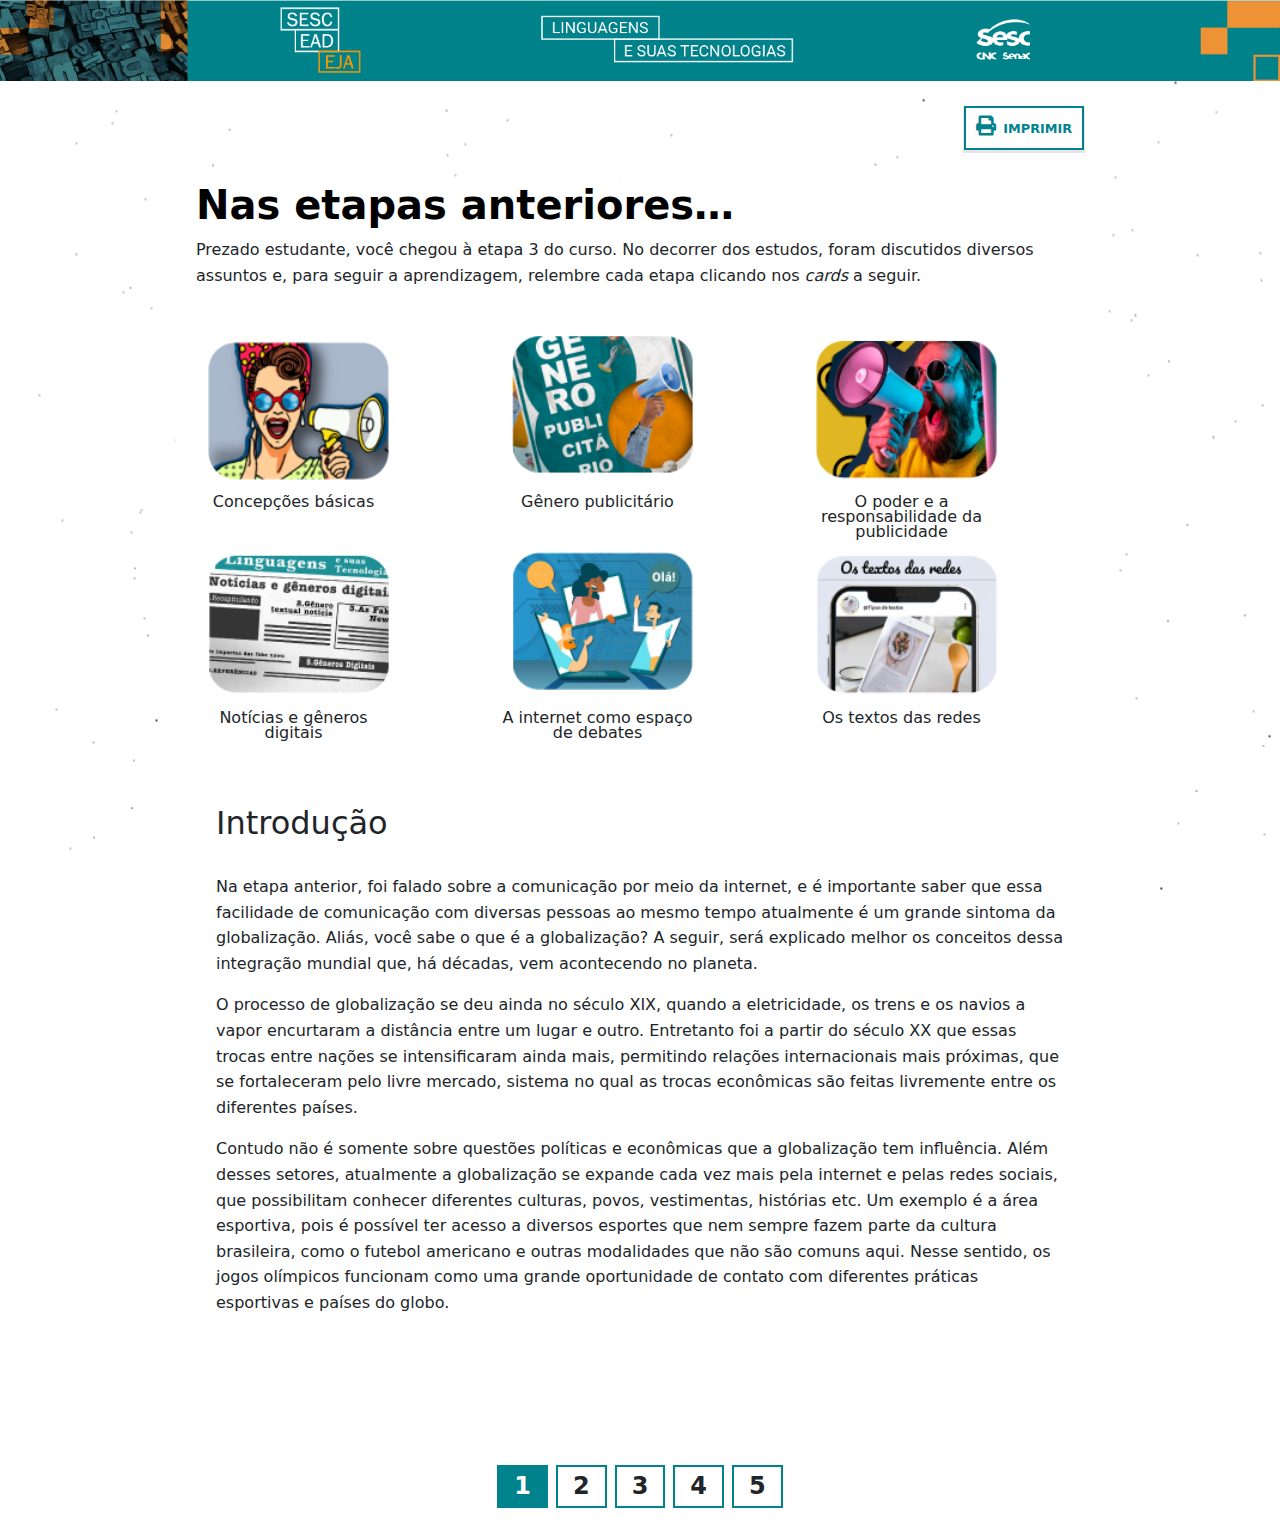
==== conteudo.html @ 5214c74c "pausa pro café" ====
<!doctype html>
<html lang="pt-br">

<head>
    <title>Linguagens e suas tecnologias</title>
    <!-- Required meta tags -->
    <meta charset="utf-8">
    <meta name="viewport" content="width=device-width, initial-scale=1, shrink-to-fit=no">

    <!-- Bootstrap CSS v5.0.2 -->
    <link rel="stylesheet" href="assets/css/preloader.css">
    <link rel="stylesheet" href="assets/bootstrap/bootstrap.min.css">
    <link rel="stylesheet" href="assets/css/animate.min.css" />
    <link rel="stylesheet" href="assets/fa/css/all.min.css">
    <link rel="stylesheet" href="assets/css/template.css">
    <link rel="stylesheet" href="assets/css/jquery-ui.min.css">
    <link rel="stylesheet" href="assets/css/custom.css">
    <link rel="stylesheet" href="assets/css/lt-estilos.css">
    <link rel="stylesheet" href="assets/css/aos.css">
    <link rel="stylesheet" href="assets_obj/css/style-olimpiadas-verdadeiro-ou-falso.css">
    
    <link rel="stylesheet" href="drag/js/dragula.css">
    <link rel="stylesheet" href="drag/css/game-custom.css">
    <link rel="stylesheet" href="assets/print/print.css">
</head>

<body class="bg-sesc">
    <div class="preloader">
        <div class="anim"></div>
        <h1>Aguarde enquanto o conteúdo é carregado.</h1>
    </div>
    <!-- MARCA D´ÁGUA -->
    <img src="assets/img/logo_sesc_horizontal.svg" id="marcadaguaLogo">

    <header id="topo" class="sesc no-print">
        <img src="assets/img/cabecalho/cabecalho.png" class="d-none d-lg-block img-fluid" alt="">
    </header>
    <!-- Section principal deve ter o booklet, pois faz parte do print.js -->
    <section id="booklet">
        <!--Dentro do section devemos ter um elemento com a classe paginas, para funcionar a paginação/print-->
        <header class="titulo-conteudo mb-0 print">
            <div class="container" style="padding-top:1px">
                <!--titulo do curso para o print e leitor de tela-->
                <h1 id="nome-curso" class="d-none print mt-0 text-center w-100">Linguagens e suas tecnologias
                </h1>
                <div class="row g-0 pb-4 pt-4">
                    <div class="col-9 d-flex flex-column justify-content-center align-items-start">
                        <!-- <h2>Matemática</h2> -->
                    </div>
                    <div class="col-3 d-flex flex-column justify-content-end align-items-end">
                        <button data-pdf="true" name="button" class="bt-print bto-imprimir no-print"><i
                                class="fas fa-print "></i> imprimir</button>
                    </div>
                </div>
            </div>
        </header>
        <section class="paginas">
                      <!-- PG1 -->
                    <div class="pagina bg-jornal pg1-bloco1">
                        
                    <img src="img/pg1/img-esq.png" class="no-print rellax-esquerda-big relax-top1" data-rellax-speed="4">
                    <img src="img/pg1/img-dir.png" class="no-print rellax-direita-big relax-top1" data-rellax-speed="4">
                        <div class="container">
                            <!-- <h2 class="titulo-head"> Notícias e gêneros digitais</h2>
                            <img src="img/pginicial/Linha.png" alt=""> -->
                            <h1>Nas etapas anteriores…</h1>
                            <p>
                                Prezado estudante, você chegou à etapa 3 do curso. No decorrer dos estudos, foram discutidos diversos assuntos e, para seguir a aprendizagem, relembre cada etapa clicando nos <i>cards</i>  a seguir.  
                            </p>
                            <div class="">
                                <div class="row boxC-modal">
                                    <div class="col">
                                        <figure class="btIcon1"  data-bs-toggle="modal" data-bs-target="#bgPainelModal1" >
                                            <img src="img/pg1/pg1-bt1.png" class="" style="max-width: 100%;"alt="">
                                            <figcaption>Concepções básicas</figcaption>
                                        </figure>
                                    </div>
                                    <div class="col">
                                        <figure class="btIcon2"  data-bs-toggle="modal" data-bs-target="#bgPainelModal2"  >
                                            <img src="img/pg1/pg1-bt2.png" style="max-width: 100%;"alt="">
                                            <figcaption>Gênero publicitário</figcaption>
                                        </figure>
                                    </div>
                                    <div class="col">
                                        <figure class="btIcon3" data-bs-toggle="modal" data-bs-target="#bgPainelModal3"  >
                                            <img src="img/pg1/pg1-bt3.png" style="max-width: 100%;"  alt="">
                                            <figcaption >O poder e a responsabilidade da publicidade</figcaption>
                                        </figure>
                                    </div>
                                
                                </div>
                                <div class="row boxC-modal">
                                    <div class="col">
                                        <figure class="btIcon4"  data-bs-toggle="modal" data-bs-target="#bgPainelModal4" >
                                            <img src="img/pg1/pg1-bt4.png" style="max-width: 100%;"alt="">
                                            <figcaption>Notícias e gêneros digitais  </figcaption>
                                        </figure>
                                    </div>
                                    <div class="col">
                                        <figure class="btIcon5"  data-bs-toggle="modal" data-bs-target="#bgPainelModal5"  >
                                            <img src="img/pg1/pg1-bt5.png" style="max-width: 100%;"alt="">
                                            <figcaption>A internet como espaço de debates </figcaption>
                                        </figure>
                                    </div>
                                    <div class="col">
                                        <figure class="btIcon6"  data-bs-toggle="modal" data-bs-target="#bgPainelModal6"  >
                                            <img src="img/pg1/pg1-bt6.png" style="max-width: 100%;"alt="">
                                            <figcaption>Os textos das redes</figcaption>
                                        </figure>
                                    </div>
                                </div>
                            </div>
                                <div class="no-print">
                                    <!-- Button trigger modal -->
                                    <!-- <div data-bs-toggle="modal" data-bs-target="#bgPainelModal1" class="img-painel1"></div>
                                    <div data-bs-toggle="modal" data-bs-target="#bgPainelModal2" class="img-painel2"></div>
                                    <div data-bs-toggle="modal" data-bs-target="#bgPainelModal3" class="img-painel3"></div> -->
                                    <!-- Modal -->
                                    <div class="modal fade" id="bgPainelModal1" tabindex="-1"
                                        aria-labelledby="bgPainelModal1Label" aria-hidden="true">
                                        <div class="modal-dialog modal-dialog-centered">
                                            <div class="modal-content">
                                                <div class="modal-header">
                                                    <h5 class="modal-title" id="bgPainelModal1Label">Concepções básicas</h5>
                                                    <button type="button" class="btn-close" data-bs-dismiss="modal"
                                                        aria-label="Close"></button>
                                                </div>
                                                <div class="modal-body">
                                                    <img src="img/pg1/pg1-bt1.png"  style="display: block; margin: 0 auto; max-width: 200px;"   alt="">
                                                    <p>
                                                        O que você aprendeu
                                                    </p>
                                                    <ul>
                                                        <li>Reconhecer os diversos tipos de linguagem</li>
                                                        <li>Relacionar a utilização da linguagem aos diferentes contextos de uso
                                                        </li>
                                                        <li>Reconhecer a língua como um processo vivo que se adapta aos diferentes 
                                                            objetivos do processo comunicativo</li>
                                                        <li>Compreender a construção e o uso do modo imperativo na língua inglesa</li>
                                                        <li>Reconhecer os elementos visuais da cultura brasileira</li>
                                                    </ul>
                                                    <p>Conhecimentos que você viu</p>
                                                    <ul>
                                                        <li>Linguagem verbal e não verbal
                                                        </li>
                                                        <li>Estrangeirismo</li>
                                                        <li>Identidade visual brasileira</li>
                                                        <li>Linguagem corporal</li>
                                                        <li>Gêneros textuais</li>
                                                        <li>Elementos da comunicação</li>
                                                        <li>Função referencial da linguagem</li>
                                                        <li>Função emotiva da linguagem</li>
                                                        <li>Função conativa da linguagem </li>
                                                        <li><i>Imperative verbs</i></li>
                                                    </ul>
                                                </div>
                                                <div class="modal-footer">
                                                    <button type="button" class="btn btn-secondary"
                                                        data-bs-dismiss="modal">Fechar</button>
                                                </div>
                                            </div>
                                        </div>
                                    </div>
                                    <div class="modal fade" id="bgPainelModal2" tabindex="-1"
                                        aria-labelledby="bgPainelModal2Label" aria-hidden="true">
                                        <div class="modal-dialog modal-dialog-centered">
                                            <div class="modal-content">
                                                <div class="modal-header">
                                                    <h5 class="modal-title" id="bgPainelModal2Label">Gênero publicitário</h5>
                                                    <button type="button" class="btn-close" data-bs-dismiss="modal"
                                                        aria-label="Close"></button>
                                                </div>
                                                <div class="modal-body">
                                                    <img src="img/pg1/pg1-bt2.png"  style="display: block; margin: 0 auto; max-width: 200px;"   alt="">
                                                    <p>O que você aprendeu</p>
                                                    <ul>
                                                        <li>Reconhecer a língua como um processo variável e heterogêneo</li>
                                                        <li>Analisar a visão de mundo e as ideologias presentes nos mais diversos 
                                                            discursos</li>
                                                        <li>Compreender as técnicas comunicativas na construção de discursos
                                                        </li>
                                                    </ul>
                                                    <p>
                                                        Conhecimentos que você viu
                                                    </p>
                                                    <ul>
                                                        <li>Variação linguística na língua portuguesa
                                                        </li>
                                                        <li>Variação linguística na língua inglesa</li>
                                                        <li>Ortografia</li>
                                                        <li>Eufemismo</li>
                                                        <li>Linguagem denotativa e conotativa</li>
                                                    </ul>
                                                </div>
                                                <div class="modal-footer">
                                                    <button type="button" class="btn btn-secondary"
                                                        data-bs-dismiss="modal">Fechar</button>
                                                </div>
                                            </div>
                                        </div>
                                    </div>
                                    <div class="modal fade" id="bgPainelModal3" tabindex="-1"
                                        aria-labelledby="bgPainelModal3Label" aria-hidden="true">
                                        <div class="modal-dialog modal-dialog-centered">
                                            <div class="modal-content">
                                                <div class="modal-header">
                                                    <h5 class="modal-title" id="bgPainelModal3Label">O poder e a responsabilidade da publicidade</h5>
                                                    <button type="button" class="btn-close" data-bs-dismiss="modal"
                                                        aria-label="Close"></button>
                                                </div>
                                                <div class="modal-body">
                                                    <img src="img/pg1/pg1-bt3.png"  style="display: block; margin: 0 auto; max-width: 200px;"   alt="">
                                                    <p>O que você aprendeu
                                                    </p>
                                                    <ul>
                                                        <li>Reconhecer a linguagem como uma ferramenta na construção de padrões de 
                                                            comportamento
                                                            </li>
                                                        <li>Relacionar a cultura com os padrões estéticos de uma sociedade e/ou tempo
                                                        </li>
                                                        <li> Compreender as responsabilidades que envolvem o processo comunicativo</li>
                                                        <li> Utilizar a linguagem na defesa de um ponto de vista</li>
                                                    </ul>
                                                    <p>Conhecimentos que você viu</p>
                                                    <ul>
                                                        <li>Introdução à argumentação</li>
                                                        <li>Importância da alimentação</li>
                                                        <li>Adjetivos</li>
                                                        <li>IMC</li>
                                                        <li>Atividades físicas e exercícios físicos</li>
                                                        <li>Padrões estéticos na arte visual</li>
                                                        <li>Regras de acentuação</li>
                                                    </ul>
                                                </div>
                                                <div class="modal-footer">
                                                    <button type="button" class="btn btn-secondary"
                                                        data-bs-dismiss="modal">Fechar</button>
                                                </div>
                                            </div>
                                        </div>
                                    </div>
                                    <div class="modal fade" id="bgPainelModal4" tabindex="-1"
                                        aria-labelledby="bgPainelModal4Label" aria-hidden="true">
                                        <div class="modal-dialog modal-dialog-centered">
                                            <div class="modal-content">
                                                <div class="modal-header">
                                                    <h5 class="modal-title" id="bgPainelModal4Label">Notícias e gêneros digitais</h5>
                                                    <button type="button" class="btn-close" data-bs-dismiss="modal"
                                                        aria-label="Close"></button>
                                                </div>
                                                <div class="modal-body">
                                                    <img src="img/pg1/pg1-bt4.png"  style="display: block; margin: 0 auto; max-width: 200px;"   alt="">
                                                    <p>O que você aprendeu</p>
                                                    <ul> 
                                                        <li>Identificar os elementos de uma notícia </li>
                                                        <li>Compreender a utilização do verbo <i>to be</i> </li>
                                                        <li>Identificar como as palavras se modificam ou não a partir dos gêneros nas línguas portuguesa e inglesa </li>
                                                    </ul>
                                                    <p>Conhecimentos que você viu</p>
                                                    <ul>
                                                        <li>Elementos de uma notícia </li>
                                                        <li>Verificação de informações </li>
                                                        <li>Verbo <i>to be</i>  </li>
                                                        <li><i>Personal pronouns</i> </li>
                                                        <li>Substantivos</li>
                                                        <li>Ambiguidade</li>
                                                    </ul>
                                                </div>
                                                <div class="modal-footer">
                                                    <button type="button" class="btn btn-secondary"
                                                        data-bs-dismiss="modal">Fechar</button>
                                                </div>
                                            </div>
                                        </div>
                                    </div>
                                    <div class="modal fade" id="bgPainelModal5" tabindex="-1"
                                        aria-labelledby="bgPainelModal5Label" aria-hidden="true">
                                        <div class="modal-dialog modal-dialog-centered">
                                            <div class="modal-content">
                                                <div class="modal-header">
                                                    <h5 class="modal-title" id="bgPainelModal5Label">A internet como espaço de debates </h5>
                                                    <button type="button" class="btn-close" data-bs-dismiss="modal"
                                                        aria-label="Close"></button>
                                                </div>
                                                <div class="modal-body">
                                                    <img src="img/pg1/pg1-bt5.png"  style="display: block; margin: 0 auto; max-width: 200px;"   alt="">
                                                    <p>O que você aprendeu</p>
                                                    <ul>
                                                        <li>Utilizar a linguagem de maneira responsável na defesa de ideias e opiniões  </li>
                                                        <li>Compreender os fundamentos de uma boa argumentação </li>
                                                        <li>Reconhecer o impacto social dos discursos na história e na vida individual e coletiva </li>
                                                        <li>Analisar como a transformação das mídias influencia na construção e recepção dos discursos </li>
                                                    </ul>
                                                    <p>Conhecimentos que você viu</p>
                                                    <ul>
                                                        <li>Ironia </li>
                                                        <li>Abreviações</li>
                                                        <li><i>Internet slangs </i></li>
                                                        <li>Elementos de um debate </li>
                                                        <li>Redação do ENEM </li>
                                                        <li>Jogos eletrônicos  </li>
                                                        <li>Acesso digital aos esportes </li>
                                                        <li>Reinvenção dos espaços artísticos </li>
                                                        <li>Advérbios  </li>
                                                        <li><i>Adverbs</i></li>
                                                    </ul>
                                                </div>
                                                <div class="modal-footer">
                                                    <button type="button" class="btn btn-secondary"
                                                        data-bs-dismiss="modal">Fechar</button>
                                                </div>
                                            </div>
                                        </div>
                                    </div>
                                    <div class="modal fade" id="bgPainelModal6" tabindex="-1"
                                        aria-labelledby="bgPainelModal6Label" aria-hidden="true">
                                        <div class="modal-dialog modal-dialog-centered">
                                            <div class="modal-content">
                                                <div class="modal-header">
                                                    <h5 class="modal-title" id="bgPainelModal6Label">Os textos das redes </h5>
                                                    <button type="button" class="btn-close" data-bs-dismiss="modal"
                                                        aria-label="Close"></button>
                                                </div>
                                                <div class="modal-body">
                                                    <img src="img/pg1/pg1-bt6.png"  style="display: block; margin: 0 auto; max-width: 200px;"   alt="">
                                                    <p>O que você aprendeu</p>
                                                    <ul>
                                                        <li>Desenvolver a capacidade de leitura e interpretação dos diferentes tipos de texto a partir de suas características e funcionalidades </li>
                                                    </ul>
                                                    <p>Conhecimentos que você viu</p>
                                                    <ul>
                                                        <li>Tipos de texto </li>
                                                        <li>Intertextualidade</li>
                                                        <li>Interjeições</li>
                                                        <li><i>Interjections</i> </li>
                                                        <li>Pontuação</li>
                                                        <li>O impacto das redes sociais na saúde </li>
                                                    </ul>
                                                </div>
                                                <div class="modal-footer">
                                                    <button type="button" class="btn btn-secondary"
                                                        data-bs-dismiss="modal">Fechar</button>
                                                </div>
                                            </div>
                                        </div>
                                    </div>
                                </div>
                                
                            <div class="pg1-bloco2">
                                <div class="container">
                                    <br>
                                    <br>
                                    <h2>Introdução</h2>
                                    <p>Na etapa anterior, foi falado sobre a comunicação por meio da internet, e é importante saber que essa facilidade de comunicação com diversas pessoas ao mesmo tempo atualmente é um grande sintoma da globalização. Aliás, você sabe o que é a globalização? A seguir, será explicado melhor os conceitos dessa integração mundial que, há décadas, vem acontecendo no planeta. </p>
                                    <p>O processo de globalização se deu ainda no século XIX, quando a eletricidade, os trens e os navios a vapor encurtaram a distância entre um lugar e outro. Entretanto foi a partir do século XX que essas trocas entre nações se intensificaram ainda mais, permitindo relações internacionais mais próximas, que se fortaleceram pelo livre mercado, sistema no qual as trocas econômicas são feitas livremente entre os diferentes países. </p>
                                    <p>Contudo não é somente sobre questões políticas e econômicas que a globalização tem influência. Além desses setores, atualmente a globalização se expande cada vez mais pela internet e pelas redes sociais, que possibilitam conhecer diferentes culturas, povos, vestimentas, histórias etc. Um exemplo é a área esportiva, pois é possível ter acesso a diversos esportes que nem sempre fazem parte da cultura brasileira, como o futebol americano e outras modalidades que não são comuns aqui. Nesse sentido, os jogos olímpicos funcionam como uma grande oportunidade de contato com diferentes práticas esportivas e países do globo.                        </p>
                                    
                                    
                                </div>
                            </div>
                        </div>
                    </div>
                    <!-- FIM PG1 -->
                    <!-- PG2 -->
                    <div class="pagina">
                        <div class="bloco1-pg2">

                    <img src="img/pg2/img1-esq.png" class="no-print rellax-esquerda-big relax-top1" data-rellax-speed="4">
                    <img src="img/pg2/img2-dir.png" class="no-print relax-top9 rellax-direita-big  " data-rellax-speed="4">
                            <div class="container">
                                <h1>Olimpíadas</h1>
                                <p>As olimpíadas constituem um dos maiores eventos de massa do mundo e sua origem remonta à Antiga Grécia quando eram praticados jogos esportivos na cidade de Olímpia. Os jogos olímpicos foram criados com o objetivo de utilizar o esporte como ferramenta para a promoção da paz, da união e do respeito entre os povos. Entre os intuitos principais deles está a contribuição para um mundo melhor e a garantia de que a prática de esportes é um direito de todos os seres humanos. </p>
                                <p>Resgatando seu início, os jogos olímpicos cresceram tanto ao longo de suas edições que se transformaram no maior evento esportivo do planeta, sendo o único a reunir delegações de mais de 200 países em uma mesma cidade-sede. Desde sua criação, há mais de 2.500 a.C., os jogos olímpicos assumiram um papel importante na história do povo grego, sendo capaz de interromper até mesmo as guerras entre as cidades.  </p>
                                <p>De acordo com a história das Olimpíadas, os reis de Ilia, Esparta e Pissa selaram o pacto de paz entre as civilizações. Esse pacto foi chamado de "trégua sagrada” e consistia em manter suspensas guerras e conflitos durante o período em que estava sendo realizada a competição. Na Grécia Antiga, as práticas esportivas estavam fortemente ligadas às práticas militares. Muitos dos esportes atuais tiveram sua origem nos treinamentos militares, como a maratona (corrida em longa distância) e o arremesso de disco, por exemplo. Dessa forma, um bom atleta seria também um bom soldado, o que, para os gregos, tinha grande valor, uma vez que existiam diversos conflitos entre os territórios gregos.  </p>
                                <p>Embora se suponha que o início das olimpíadas seja datado de 2.500 a.C., foi somente em 776 a.C. que surgiram os primeiros registros dos atletas vencedores da competição. Vale lembrar que, além de uma competição de aptidões, o evento tinha o caráter religioso de culto aos deuses, e a vitória nos jogos consagrava o atleta e sua cidade de origem. </p>
                                <p>A criação dos jogos olímpicos estava fortemente ligada à mitologia grega. Segundo a lenda, Hércules, filho de Zeus, deu origem à competição a fim de homenagear seu pai, que era o principal deus do Olimpo. Dessa forma, criou uma competição física em que os principais atletas seriam condecorados.  </p>
                                <p>Já o nome “olimpíadas” faz referência à cidade de Olímpia, localizada na Grécia. Foi nesse local que os primeiros jogos olímpicos da Antiguidade foram realizados. Segundo a mitologia, foi lá que Hércules construiu um espaço para que fosse realizada a competição, esse espaço foi chamado de “estádio olímpico" e consistia basicamente em uma pista de corrida.  </p>
                                <p>Atualmente, Olímpia continua sendo referência aos jogos olímpicos. Lá ainda é realizado o acendimento da tocha olímpica, configurando-se como um dos rituais mais importantes da competição. Outro ponto importante é que, naquela época, ainda não existiam as medalhas de ouro, prata e bronze, sendo assim, o atleta vencedor ganhava uma coroa de folhas de louro e uma cesta básica vitalícia como premiação. Para os gregos, o louro tinha um significado místico e simbolizava a imortalidade porque, durante o extenso período do inverno, ele permanecia verde, sendo considerado algo valioso para os gregos, chegando a ser comparado com ouro.   </p>
                                <figure>
                                    <img src="img/pg2/figura1.png" class="img-fluid d-block m-auto" data-aos="zoom-in" alt="Estátua de pedra do rosto de um homem com uma coroa de louro na cabeça. ">
                                    <figcaption>Figura 1 - Coroa de louro <br>
                                        Fonte: Bernadete Alves (2020) 
                                         </figcaption>
                                </figure>
                                <p>
                                    As olimpíadas do mundo antigo tiveram 293 edições, com a realização de provas de diversas modalidades, como atletismo, arremesso de disco, pugilismo, corridas de cavalos, entre outras. Essas modalidades eram realizadas apenas por homens livres, já mulheres, escravos ou homens que tivessem cometido algum crime estavam vetados da participação.  
                                </p>
                                <p>Embora os jogos olímpicos tivessem tido uma grande importância para a civilização grega, o declínio do império grego causado pela invasão romana foi um divisor de águas para a continuidade da competição, uma vez que os romanos não entendiam o espírito olímpico, transformando a competição em simples combates.  </p>
                                <p>Em 393 a. C., foi realizada a última edição dos jogos, cancelados após o imperador Teodósio I assumir o poder. Para Teodósio I, quaisquer crenças que não tivessem  <span class="bt-tooltip" data-bs-toggle="tooltip" data-bs-placement="top" title="
                                    a·li·cer·ça·do  
                                    
                                    adj  
                                    
                                    1 Que tem alicerces.  
                                    
                                    2 FIG Com base sólida; baseado, fundamentado.  ">alicerçadas  </span> no cristianismo estavam proibidas, sendo os jogos olímpicos um evento considerado pagão por induzir a adoração aos deuses mitológicos, assim os eventos esportivos da época foram suspensos.  </p>
                                
                                <div class="caixa icone saiba-mais" data-aos="zoom-in">
                                    <div class="container-lg" style="background-color: transparent;">
                                        <div class="row">
                                            <div class="col">
                                                <br>
                                                <p style="padding: 0px 30px;
                                                font-size: 20px;">A estátua de Zeus, um monumento construído em Olímpia em homenagem a ele, é considerada uma das sete maravilhas do mundo antigo. Hoje, infelizmente, há apenas as ruínas do templo que abrigava a estátua.   </p>
                                            </div>
                                            <div class="col">
                                                <figure>
                                                 <img src="img/pg2/figura2.png" class="img-fluid d-block m-auto" style="min-width: 200px;" data-aos="zoom-in" alt="">
                                                     <figcaption> 
                                                         Figura 2 - Zeus <br>
                                                         Fonte: Pereira (c2021)
                                                     </figcaption>
                                                 </figure>
                                            </div>
                                        </div>

                                    </div>
                                    
                                </div>
                                
                                <h4>Papel dos gregos na literatura  </h4>
                                <p>
                                    Além do <span class="bt-tooltip" data-bs-toggle="tooltip" data-bs-placement="top" title="
                                    le·ga·do sm 1 JUR Disposição, a título gracioso, por via da qual uma pessoa confia a outra, em testamento, determinado benefício de natureza patrimonial; doação causa mortis: “Virgília nutria grandes esperanças em que esse velho parente, avaro como um sepulcro, lhe amparasse o futuro do filho, com algum legado; e, se o marido tinha iguais pensamentos, encobria-os ou estrangulava-os” (MA3).  ">legado</span> na área esportiva, os gregos também foram responsáveis por sistematizar alguns conhecimentos que, até hoje, são extremamente caros para a cultura ocidental, como a matemática e a filosofia.  
                                </p>
                                <p>
                                    Por aqui, você estudará um pouco de literatura, que é um 	conhecimento que abrange textos escritos com finalidade estética, ou seja, eles são feitos, antes de tudo, para serem belos. Nesse sentido, são considerados literatura os livros de romance policial, poesias e, até mesmo, gêneros mais contemporâneos, como a canção popular, o <i>rap</i> e o <i>funk</i> .  Na época dos gregos, no entanto, a literatura era dividida em três tipos de texto, chamados de <strong>gêneros literários</strong>. Para saber mais sobre eles, veja os quadros a seguir.  
                                </p>
<br>
                                <div class="row box-halfcard">
                                    <div class="col">
                                        <div class="halfcard">
                                            <p class="box-halfcard-tit"><strong>Dramático </strong></p>
                                            <div class="box-halfcard-content">O gênero dramático se refere ao texto constituído por diálogos, utilizado originalmente no teatro. </div>
                                        </div>
                                    </div>
                                    <div class="col">
                                        <div class="halfcard">
                                            <p class="box-halfcard-tit"><strong>Lírico </strong></p>
                                            <div class="box-halfcard-content">O gênero lírico tem como foco despertar os sentimentos por meio da poesia. </div>
                                        </div>
                                       
                                    </div>
                                    <div class="col">
                                        <div class="halfcard">
                                            <p class="box-halfcard-tit"><strong>Narrativo </strong></p>
                                            <div class="box-halfcard-content">O gênero narrativo se refere a textos que narram histórias. Para isso, são necessários um narrador, os personagens, tempo, espaço e enredo. </div>
                                        </div>
                                    </div>
                                </div><br><br>
                                <p>Pode parecer um pouco complicado e distante, mas essa divisão dos tipos de texto literários ainda pode ser verificada hoje em dia, porém, de maneira um pouco diferente.  </p>
                                
                                
                            </div>
                        </div>
                        <div class="bloco2-pg2" style="position:relative">

                         <img src="img/pg2/img3-esq.png" class="no-print  rellax-esquerda-big relax-bottom1" data-rellax-speed="4">
                            <div class="container">
                                <!--  -->
                                <div id="content-game" >
                                    
                                    <div class="container-fluid game-body no-print" style="padding:0;">
                                        <div class="row">
                                            <div class="col-10 align-self-start d-block m-auto">
                                                <div class="row game-descricao-img"><img src="drag/img/pg2-praticar-ico.png" alt=""></div>
                                                <div class="row game-descricao">
                                                    
                                    <p>Na atividade a seguir, você poderá exercitar seus conhecimentos acerca das diferenças entre os gêneros literários. Você deve encaixar os tipos de produção textual ao gênero correspondente, tendo como base o que você aprendeu sobre o assunto.  </p>
                                    <p><strong>Vamos lá!</strong></p>
                                                </div>
                                            </div>
                                            <div id="slots" class="col-12 mt-5 mb-5">
                                                <div class="row">
                                                    <div class="col-12 col-md-4 mt-3 mb-3">
                                                        <div class="game-titulo">
                                                            <p>Dramático</p>
                                                        </div>
                                                        <div id="slot-1" class="slot">
                                                            <div class="decora"></div>
                                                            <div class="decora decora2"></div>
                                                            <div class="decora decora3"></div>
                                                            
                                                        </div>
                                                    </div>
                                                    <div class="col-12 col-md-4 mt-3 mb-3">
                                                        <div class="game-titulo">
                                                            <p>Lírico</p>
                                                        </div>
                                                    <div id="slot-2" class="slot">
                                                        <div class="decora"></div>
                                                        <div class="decora decora2"></div>
                                                        <div class="decora decora3"></div>
                                                    
                                                    </div>
                                                </div>
                                                <div class="col-12 col-md-4 mt-3 mb-3">
                                                    <div class="game-titulo">
                                                        <p>Narrativo</p>
                                                    </div>
                                                    <div id="slot-3" class="slot">
                                                        <div class="decora"></div>
                                                        <div class="decora decora2"></div>
                                                        <div class="decora decora3"></div>
                                                    
                                                    </div>
                                                </div>
                                                </div>
                                                
                                            </div>
                                
                                            <div id="cardPile" class="game-itens-container">
                                                <div id="card-1" class="card" data-target="slot-3">
                                                    <img src="img/pg2/narratico3.png" alt="">
                                                </div>
                                                
                                                <div id="card-3" class="card"  data-target="slot-2">
                                                    <img src="img/pg2/lirico3.png" alt="">
                                                </div>
                                                
                                                <div id="card-5" class="card" data-target="slot-3">
                                                    <img src="img/pg2/narrativo1.png" alt="">
                                                </div>
                                                
                                                <div id="card-8" class="card" data-target="slot-2">
                                                    <img src="img/pg2/lirico1.png" alt="">
                                                </div>
                                                <div id="card-10" class="card" data-target="slot-1">
                                                    <img src="img/pg2/dramatico1.png" alt="">
                                                </div>
                                                <div id="card-11" class="card" data-target="slot-3">
                                                    <img src="img/pg2/narrativo2.png" alt="">
                                                </div>
                                                <div id="card-2" class="card" data-target="slot-2">
                                                    <img src="img/pg2/lirico2.png" alt="">
                                                </div>
                                                <div id="card-4" class="card" data-target="slot-1">
                                                    <img src="img/pg2/dramtico3.png" alt="">
                                                </div>
                                                <div id="card-6" class="card" data-target="slot-1">
                                                    <img src="img/pg2/dramatico2.png" alt="">
                                                </div>
                                            
                                            </div>
                                        
                                            
                                           
                                    
                                        
                                        </div>
                                    </div>
                                </div>                           
                                
                                <div class="modal fade no-print" id="bgmodal-acerto" tabindex="-1" aria-labelledby="bgmodal-passou" aria-hidden="true">
                                    <div class="modal-dialog modal-dialog-centered">
                                        <div class="modal-content">
                                            <div class="modal-header">
                                                <h5 class="modal-title" id="bgmodal-passou"><i class="fas fa-check    "></i> Parabéns, resposta correta! </h5>
                                                <button type="button" class="btn-close" data-bs-dismiss="modal" aria-label="Close"></button>
                                            </div>
                                            <div class="modal-body">
                                                <div class="row">
                                                    <div class="col-12 col-lg-4">
                                                        <img src="drag/img/acerto.png" class="img-fluid" alt="">
                                                    </div>
                                                    <div class="col-12 col-lg-8">
                                                <p>Muito bem! Este item faz parte desta etapa de produção.
                                                </p>
                                                </div></div>
                                            </div>
                                            <div class="modal-footer">
                                                <button type="button" class="btn btn-secondary" data-bs-dismiss="modal">Fechar</button>
                                            </div>
                                        </div>
                                    </div>
                                </div>
                            
                            
                                <div class="modal fade no-print" id="bgmodal-erro" tabindex="-1" aria-labelledby="bgmodal-passou" aria-hidden="true">
                                    <div class="modal-dialog modal-dialog-centered">
                                        <div class="modal-content">
                                            <div class="modal-header bg-danger">
                                                <h5 class="modal-title" id="bgmodal-passou"><i class="fas fa-times    "></i> Atenção! </h5>
                                                <button type="button" class="btn-close" data-bs-dismiss="modal" aria-label="Close"></button>
                                            </div>
                                            <div class="modal-body">
                                                <div class="row">
                                                    <div class="col-12 col-lg-4">
                                                        <img src="drag/img/erro.png" class="img-fluid" alt="">
                                                    </div>
                                                    <div class="col-12 col-lg-8">
                                                <p>Este item não faz parte desta etapa de produção. Tente novamente.
                                                </p>
                                                </div></div>
                            
                                            </div>
                                            <div class="modal-footer">
                                                <button type="button" class="btn btn-secondary" data-bs-dismiss="modal">Fechar</button>
                                            </div>
                                        </div>
                                    </div>
                                </div>
                                
                                <!--  -->
                            </div>
                        </div>
                        <div class="bloco3-pg2">
 
                            <img src="img/pg2/img4-esq.png" class="no-print rellax-esquerda-big relax-top1" data-rellax-speed="4">
                            <img src="img/pg2/img5-dir.png" class="no-print relax-top9 rellax-direita-big " data-rellax-speed="4">
                            <img src="img/pg2/img6-esq.png" class="no-print rellax-esquerda-big relax-top25" data-rellax-speed="4">
                            <div class="container"> 
                                <div class="caixa icone saiba-mais" data-aos="zoom-in" style="margin-top: -50px;">
                                    <div class="saiba-aindamais">
                                        <h4 class="visually-hidden print">Saiba mais</h4>
                                        <br>
                                        <p>
                                            Uma das principais vertentes do gênero narrativo é a epopeia. Com origem na Grécia Antiga, a partir das obras Ilíada e Odisseia, escritas por Homero, essas narrativas têm como foco histórias de aventura. Nelas, há sempre como protagonista um herói, que será o representante de seu povo. Como exemplos de epopeia, há histórias como a da Guerra de Troia, retratada no filme “Troia”, de 2004, estrelado pelo ator Brad Pitt. 
                                        </p>
                                        <figure>
                                            <img src="img/pg2/figura3.png" style="max-width: 350px;" class="img-fluid d-block m-auto" data-aos="zoom-in" alt="">
                                            <figcaption>Figura 3 - Cena do filme “Troia”  <br>

                                                Fonte: Mitos e Lendas (2021)  
                                            </figcaption>
                                        </figure>
                                        <p>
                                            Além disso, uma curiosidade sobre essas histórias é que elas eram escritas em versos, tal qual um poema ou letra de música, por exemplo, que você verá nos estudos a respeito da construção da identidade nacional. Isso acontecia porque, uma vez que a imprensa ainda não existia, as histórias eram contadas oralmente por pessoas cuja função era transmitir o legado cultural da região, os chamados <strong>bardos</strong>. Dessa forma, os textos em versos eram mais fáceis de serem decorados do que se fossem escritos em prosa, por exemplo.  
                                        </p>
                                        <p>
                                            Foi apenas no século XV que um homem, Johan Gutenberg, inventou a imprensa, barateando a produção dos livros e dando um importante passo para uma maior democratização do acesso à leitura e, consequentemente, à reflexão e ao conhecimento.   
                                        </p>
                                    </div>
                                    <div class="btOnOF"></div>
                                </div>
                                
                                
                                <h4>A importância da leitura</h4>
                                <p>O hábito da leitura é extremamente poderoso, pois transforma o olhar das pessoas em relação à realidade e, até mesmo, a respeito de sua identidade. Se a leitura ajuda a desenvolver a argumentação na interação com o mundo, ela também ajuda a descobrir ou imaginar outros mundos.  </p>
                                <p>Antes de aprender a ler, as pessoas ouvem, entram em contato com histórias que são contadas e, dessa forma, imaginam personagens, cenários e enredos, viajando por mundos desconhecidos. Essas histórias, para além do intuito de expandir a capacidade de imaginar, também servem como construção e experimentação da realidade ao redor.  </p>
                                <p>Durante muito tempo da história da humanidade, as narrativas foram responsáveis por garantir uma explicação de elementos da realidade, como os processos da natureza, por exemplo. É o caso do mito de Perséfone, importante narrativa da mitologia grega. Nessa narrativa, é apresentada Perséfone, filha da deusa Deméter, considerada deusa da fertilidade e da agricultura, a responsável por garantir que os grãos cresçam e as plantas se desenvolvam. Também é apresentado Hades, o deus do submundo, aquele que reina o local para onde vão as almas dos humanos após a morte.  </p>
                                <!-- <h1>ilustração</h1> -->
                                <p>Veja mais detalhes dessa narrativa clicando nas setas a seguir. </p>
                                <br>
                                <div id="carouselFlipBook9" class="carousel slide carousel-fade" >
                                    <div class="carousel-inner" role="listbox">
                                        <div class="carousel-item active" data-bs-interval="100000">
                                            <img src="img/pg2/Hq1.jpeg"
                                                class="img-fluid" style="display: block; margin: 0 auto;max-width: 700px;" alt="Slide 1">
                                        </div>
                                        <div class="carousel-item" data-bs-interval="100000">
                                            <img src="img/pg2/Hq2.jpeg"
                                                class="img-fluid" style="display: block; margin: 0 auto;max-width: 700px;"  alt="Slide 2">
                                        </div>
                                        <div class="carousel-item" data-bs-interval="100000">
                                            <img src="img/pg2/Hq3.jpeg"
                                                class="img-fluid" style="display: block; margin: 0 auto;max-width: 700px;"  alt="Slide 3">
                                        </div>
                                        <div class="carousel-item" data-bs-interval="100000">
                                            <img src="img/pg2/Hq4.jpeg"
                                                class="img-fluid" style="display: block; margin: 0 auto;max-width: 700px;"  alt="Slide 4">
                                        </div>
                                    </div>
                                    <button class="carousel-control-prev" type="button" data-bs-target="#carouselFlipBook9"
                                        data-bs-slide="prev">
                                        <img src="img/pg3/carrossel-esq.png" class="no-print" alt="">
                                        <span class="visually-hidden">Anterior</span>
                                    </button>
                                    <button class="carousel-control-next" type="button" data-bs-target="#carouselFlipBook9"
                                        data-bs-slide="next">
                                        <img src="img/pg3/carrossel-esq.png" class="no-print" style="transform: rotate(180deg);" alt="">
                                        <span class="visually-hidden">Próximo</span>
                                    </button>
                                    <ol class="carousel-indicators">
                                        <li data-bs-target="#carouselFlipBook9" data-bs-slide-to="0" class="active"></li>
                                        <li data-bs-target="#carouselFlipBook9" data-bs-slide-to="1"></li>
                                        <li data-bs-target="#carouselFlipBook9" data-bs-slide-to="2"></li>
                                        <li data-bs-target="#carouselFlipBook9" data-bs-slide-to="3"></li>
                                    </ol>
                                </div>

                                <!--  -->
                                <br><br>
                                <p>Segundo historiadores, essa narrativa serviria aos gregos como explicação para o fenômeno de troca de estações do ano. Considerando essa perspectiva, os períodos referentes ao verão e à primavera, período em que as plantas crescem e se desenvolvem, seria a metade do ano em que Deméter estaria feliz ao lado da filha. Da mesma forma, os períodos referentes ao outono e inverno, quando a maior parte das plantas morre, seria o período em que a deusa estaria em profundo sofrimento, uma vez que a filha estaria presa no submundo junto a Hades.   </p>
                                <p>Com o tempo, a humanidade foi criando explicações científicas e verificáveis para explicar fenômenos como esse. No entanto, alguns elementos do cotidiano permanecem sendo explicados e percebidos pelas pessoas por meio de narrativas, como sentimentos e sensações, por exemplo.  </p>
                                <p>
                                    Assim sendo, a atividade de leitura conduz a infinitas possibilidades, por isso é um ato revolucionário. Por meio da leitura, são construídos os conhecimentos necessários para transformar a realidade e a sociedade em que se vive. A leitura modifica os pensamentos, amplia os horizontes e é um fator primordial no exercício da cidadania de cada um. Lembre-se de que quanto mais se lê, mais autonomia se tem para decidir sobre o futuro e, assim, ser protagonista de sua própria história. Nesse sentido, você é convidado para refletir a respeito das imagens a seguir. 
                                </p>
                                <figure>
                                    <div class="row">
                                        <div class="col">
                                            <img src="img/pg2/figura4-ing.png" class="img-fluid d-block m-auto" data-aos="zoom-in" alt="Dois quadrinhos idênticos, um com descrições em inglês e outro em português. Há o desenho de um livro vermelho em que cada página é descrita com as possibilidades que a leitura oferece. Quadro 1: personagem em frente ao livro, na parte superior do quadro, está descrito “mirrors”. Quadro 2: personagem sentada diante do livro que está aberto com o desenho de uma paisagem em seu interior. Na parte superior do quadro, está descrito “windows”. Quadro 3: o livro está aberto representando uma porta por onde a personagem passa e, na parte superior do quadro, está escrito “sliding glass doors”. Quadro 4: a personagem está saltando entre três livros que representam degraus e, na parte superior do quadro, está descrito “stepping stones”. Quadro 5: a personagem está “vestindo” o livro em uma paisagem que remete a um clima frio e, na parte superior do quadro, está descrito”overcoats”. Quadro 6: a personagem está agarrada ao livro em uma paisagem que representa a ação de um vento forte e, na parte superior, está descrito “anchors”. Quadro 7: a paisagem mostra a parte superior de alguns edifícios onde um deles tem o livro com as páginas abertas e a personagem no ar, na parte superior do quadro, está descrito “trampolins”. Quadro 8: a personagem está deitada dentro do livro e, na parte superior do quadro, está descrito “escape hatches”. Quadro 9: a personagem está de pé dentro do livro e, na parte superior do quadro, está descrito “quiet corners”. Quadro 10: a personagem está deitada em uma cama com o livro sobre seu corpo e, na parte superior do quadro, está descrito “warm blankets”. Quadro 11: a personagem está sobrevoando um rio em que aparece uma ponte ao longe e o livro representa um tapete voador, na parte superior do quadro, está descrito “flying carpets”. Quadro 12: a personagem está sentada no alto de um edifício com o seu livro em mãos e dele sai uma luz que ilumina a janela do edifício em frente com um menino olhando para ela, na parte superior do quadro, está descrito “beacons to new readers”. ">
                                            
                                    <figcaption>
                                        Figura 4 – Os livros <br>Fonte: Incidental Comics (2018) 
                                        </figcaption>
                                        </div>
                                        <div class="col">
                                            <img src="img/pg2/figura4-br.png" class="img-fluid d-block m-auto" data-aos="zoom-in" alt="">
                                            <figcaption>
                                                Figura 5 - Os livros <br>Fonte: Cesar (2019) 
                                            </figcaption>
                                        </div>
                                    </div>
                                </figure>
                            </div>
                            <br><br><br><br><br>
                            <br><br><br><br><br>
                        </div>
                        <div class="bloco4-pg2">
                            <div class="container">
                                <h4>O papel da leitura na construção do imaginário e da identidade </h4>
                                <p>Para ilustrar a importância das histórias na vivência de cada pessoa, será abordada a personagem Sherazade, de “As mil e uma noites”, você já conhece? Conta-se que, na antiga Pérsia, havia um poderoso Sultão que decidiu matar sua esposa ao descobrir que ela o havia traído. Além disso, ele determina que nunca mais será traído e resolve se vingar de todas as mulheres que ele puder. </p>
                                <p>Para isso, o Sultão decide se casar com uma mulher diferente a cada noite para, na manhã seguinte, mandar executá-la. No entanto, a filha de um primeiro-ministro, chamada Sherazade, pede a seu pai que ele permita que ela se case com o Sultão e, embora o homem fique preocupado com sua filha, ele permite o casamento. </p>
                                <p>O que acontece, a partir daí, é que Sherazade passa a contar histórias para o marido e, com isso, o Sultão permite que a esposa permaneça viva, para que ele possa ouvir outros de seus contos na noite seguinte. Nessa lenda persa, pode-se ver que as histórias foram capazes de salvar a vida de Sherazade. Fazendo um paralelo a isso, percebe-se o quanto as narrativas são importantes. Desde histórias ouvidas na infância até filmes e séries assistidos, tudo isso vai formando o pensamento. Nesse viés, uma das principais formas de conhecer diversas narrativas é a leitura. Com ela, se tem acesso a infinitos mundos, que construirão o imaginário e contribuirão para a formação da própria identidade. Veja um breve resumo de três diferentes histórias famosas das “Mil e uma noites”, clicando nos ícones a seguir. </p>
                                <br>
                                <div class="row aladim-hover">
                                    <div class="col-4">
                                        <figure>
                                            <img src="img/pg2/bt1-aladin.png"  class="no-print" style="max-width: 100%;" data-bs-toggle="modal" data-bs-target="#aladimModal1" alt="">
                                            <!-- <figcaption>Aladim e a lâmpada mágica</figcaption> -->
                                        </figure>
                                    </div>
                                    <div class="col-4">
                                        <figure>
                                            <img src="img/pg2/bt2-alibaba.png"  class="no-print" style="max-width: 100%;" data-bs-toggle="modal" data-bs-target="#aladimModal2"  alt="">
                                            <!-- <figcaption>Ali Babá e os 40 ladrões</figcaption> -->
                                        </figure>
                                    </div>
                                    <div class="col-4">
                                        <figure>
                                            <img src="img/pg2/bt3-simbad.png"  class="no-print" style="max-width: 100%;" data-bs-toggle="modal" data-bs-target="#aladimModal3"  alt="">
                                            <!-- <figcaption>Sinbad, o marujo</figcaption> -->
                                        </figure>
                                    </div>
                                </div>
                                <div class="modal fade" id="aladimModal1" tabindex="-1"
                                    aria-labelledby="aladimModal1Label" aria-hidden="true">
                                    <div class="modal-dialog modal-dialog-centered">
                                        <div class="modal-content">
                                            <div class="modal-header">
                                                <h5 class="modal-title" id="aladimModal1Label">Aladim e a lâmpada mágica</h5>
                                                <button type="button" class="btn-close" data-bs-dismiss="modal"
                                                    aria-label="Close"></button>
                                            </div>
                                            <div class="modal-body">
                                                <p>Um jovem de origem pobre se apaixona pela filha de um sultão. Ao encontrar uma lâmpada mágica, o personagem descobre que dentro dela há um gênio, capaz de conceder os desejos que Aladim quiser. Com isso, o jovem consegue se casar com a princesa e construir um grande e belo castelo onde os dois passam a viver juntos. </p>
                                            </div>
                                            <div class="modal-footer">
                                                <button type="button" class="btn btn-secondary"
                                                    data-bs-dismiss="modal">Fechar</button>
                                            </div>
                                        </div>
                                    </div>
                                </div>
                                <div class="modal fade" id="aladimModal2" tabindex="-1"
                                    aria-labelledby="aladimModal2Label" aria-hidden="true">
                                    <div class="modal-dialog modal-dialog-centered">
                                        <div class="modal-content">
                                            <div class="modal-header">
                                                <h5 class="modal-title" id="aladimModal2Label">Ali Babá e os 40 ladrões</h5>
                                                <button type="button" class="btn-close" data-bs-dismiss="modal"
                                                    aria-label="Close"></button>
                                            </div>
                                            <div class="modal-body">
                                                <p>
                                                    Um jovem, chamado Ali Babá, certo dia avista uma comitiva de 40 homens diante de uma enorme pedra. Ao gritar as palavras “abre-te sésamo”, a pedra se move e se abre uma caverna, na qual esses homens entram. Após os homens deixarem o local, Ali Babá experimenta dizer as palavras diante da rocha e descobre que, dentro da caverna, havia um enorme tesouro. Então ele pega o que consegue e decide pedir em casamento a filha de um poderoso sultão. Porém, os 40 ladrões encontram Ali Babá e se infiltram no casamento do jovem, escondidos dentro de barris de vinho. Ali Babá descobre o plano e ordena que os guardas atirem os barris ao mar. Com isso, os ladrões acabam se entregando e Ali Babá fica com toda a fortuna encontrada na caverna. 
                                                </p>
                                            </div>
                                            <div class="modal-footer">
                                                <button type="button" class="btn btn-secondary"
                                                    data-bs-dismiss="modal">Fechar</button>
                                            </div>
                                        </div>
                                    </div>
                                </div>
                                <div class="modal fade" id="aladimModal3" tabindex="-1"
                                    aria-labelledby="aladimModal3Label" aria-hidden="true">
                                    <div class="modal-dialog modal-dialog-centered">
                                        <div class="modal-content">
                                            <div class="modal-header">
                                                <h5 class="modal-title" id="aladimModal3Label">Sinbad, o marujo</h5>
                                                <button type="button" class="btn-close" data-bs-dismiss="modal"
                                                    aria-label="Close"></button>
                                            </div>
                                            <div class="modal-body">
                                                <p>
                                                    Nessa história, um velho marinheiro conta suas aventuras a um pobre carregador de mercadorias que resolve descansar na frente de sua casa. Entre as narrativas do marujo estão histórias envolvendo seres fantásticos, tesouros e muitas situações de perigo no meio do oceano. 
                                                </p>
                                            </div>
                                            <div class="modal-footer">
                                                <button type="button" class="btn btn-secondary"
                                                    data-bs-dismiss="modal">Fechar</button>
                                            </div>
                                        </div>
                                    </div>
                                </div>

                                <p>
                                    Essas são algumas das diversas narrativas e valores que podem ser vistos quando pessoas e povos de diferentes culturas se unem, como, por exemplo, nas citadas olimpíadas, em que o esporte se torna instrumento para que os diferentes continentes possam celebrar suas identidades. Afinal, foi com o intuito de unir essas diferentes narrativas que o Barão de Coubertin recriou, já na Idade Moderna, a tradição das olimpíadas.  
                                </p>
                                <p>
                                    Inspirado pela cultura da Grécia Antiga, Coubertin foi responsável tanto por ajudar a realizar as primeiras competições modernas com início em 1896 quanto por colocar no papel os ideais do olimpismo como um estilo de vida relacionado ao esporte, à cultura e à educação. Os jogos olímpicos buscam a promoção da paz, a união e a integração entre os países de todos os continentes. 
                                </p>
                                <p style="font-size: 12px; max-width: 80%; float: right;">
                                    O esporte interage com diversos campos sociais (...), sendo produto e produtor, gerador de demandas sociais e transmissor e transformador de valores morais (por vezes distintivos), com maior ou menor grau de importância. Torna-se quase impossível tratar dos campos da educação, economia, saúde, política, jornalismo, ciência, entre outros, ignorando alguma relação ou influência que o esporte possa exercer ou sofrer (MARQUES, 2015, p. 149). 
                                <br><br><br>
                                </p>
                                <div class="video-box">
                                    <div class="row">
                                        <div class="col col-boxImg">
                                            <img src="img/pg2/card-video1.png" class="no-print"  alt="Mas afinal, quem foi Barão de Coubertin? Para descobrir, assista ao vídeo.  ">
                                        </div>
                                        <div class="col col-boxVideo">
                                            <p class="visually-hidden print">
                                                “O importante não é vencer, mas competir. E com dignidade.”, esse era o lema utilizado pelo francês Pierre de Coubertin. Nascido em Paris, em 1863, Barão de Coubertin era de uma família nobre. Não optou pela carreira militar, movido pelos seus princípios e ideais pedagógicos. No ano de 1892, apresentou, na Universidade de Sorbonne, em Paris, um estudo sobre os exercícios físicos no mundo moderno. A ideia de recriação dos jogos não foi bem vista na sua primeira apresentação, mas, mesmo assim, Barão não desistiu e empenhou-se na reorganização dos jogos. Sua preocupação principal era valorizar a competição disputada com lealdade e de forma sadia. 

 

Em uma convenção realizada em 1894, na mesma universidade, Coubertin conseguiu concretizar a promessa dos gregos de organizar os primeiros jogos da modernidade, tornando-se uma das mais importantes personalidades do mundo esportivo. Ele foi presidente do Comitê Olímpico Internacional – COI por 29 anos, de 1896 a 1925. 
                                            </p>
                                            <iframe width="560" height="315" style="margin-right:-50px;" src="https://www.youtube.com/embed/AEaTr2LiQk4" title="YouTube video player" frameborder="0" allow="accelerometer; autoplay; clipboard-write; encrypted-media; gyroscope; picture-in-picture; web-share" allowfullscreen></iframe>
                                        </div>
                                    </div>
                                </div>
                                <br>
                                <div class="video-box">
                                    <div class="row">
                                        <div class="col col-boxVideo">
                                            <p class="visually-hidden print">
                                                 

A filosofia do olimpismo utiliza o esporte como ferramenta para a promoção da paz, da união entre os povos e do respeito pelos adversários, públicos e regras e tem como um dos seus princípios o fair play (jogo limpo). A diversidade cultural e esportiva é de grande relevância nessa forma de pensar. 

 

O movimento olímpico busca promover os seguintes valores: excelência, amizade e respeito. A ideia é que a prática desses valores não durasse apenas durante as competições esportivas, mas que perdurasse e influenciasse a vida de todas as pessoas.  

 

O termo “olimpismo” se refere ao conjunto de valores filosóficos e pedagógicos do movimento olímpico, e não apenas dos jogos olímpicos. Os valores originais do olimpismo, escritos na Carta Olímpica, eram preservar a dignidade, desenvolver a harmonia e valorizar o esforço. 
                                            </p>
                                            <iframe width="560" height="315" src="https://www.youtube.com/embed/G1bsB-GELTk" title="YouTube video player" frameborder="0" allow="accelerometer; autoplay; clipboard-write; encrypted-media; gyroscope; picture-in-picture; web-share" allowfullscreen></iframe>
                                        </div>
                                        <div class="col col-boxImg" style="margin-left:-50px;">
                                            <img src="img/pg2/card2-video2.png"  class="no-print" alt="">
                                        </div>
                                    </div>
                                </div>

                              <br><br>
                                <p>
                                    A Carta Olímpica é o documento que fomenta os princípios do olimpismo e rege toda a estrutura do movimento olímpico: COI, comitês nacionais e federações. 
                                </p>
                                
                                <figure>
                                    <img src="img/pg2/figura6.png" class="img-fluid d-block m-auto" data-aos="zoom-in" alt="">
                                    <figcaption>Figura 6 - Carta Olímpica  <br>
                                        Fonte: Gavini (2020)</figcaption>
                                </figure>

                                <p>
                                    A carta regulamenta o que acontece durante os jogos e também o que envolve os valores do olimpismo. A carta foi escrita à mão pelo <strong>Barão de Coubertin</strong>, no ano de 1899. Somente no ano de 1978, o documento ganhou forma e teve seu nome atual. A Carta Olímpica tem como objetivo reafirmar os princípios e os valores fundamentais do Olimpismo e a ética esportiva, servindo de estatuto para o COI. 
                                </p>
                                <p class="carta-ol-bg">
                                    A Carta Olímpica define os seguintes princípios: <em>O olimpismo é uma filosofia de vida que exalta e combina num conjunto harmônico as qualidades do corpo, a vontade e o espírito. Ao associar o esporte com a cultura e a educação, o olimpismo se propõe a criar um estilo de vida baseado na alegria do esforço, no valor educativo do bom exemplo e no respeito pelos princípios éticos universais</em>. 
                                </p>
                                <div class="caixa icone saiba-mais no-print" style="
                                box-shadow: 5px 5px 10px #333333a8;" data-aos="zoom-in">
                                    <h4 class="visually-hidden print">Saiba mais</h4>
                                    <br>
                                    <p>
                                        Que tal conhecer mais sobre a Carta Olímpica e a medalha de Pierre de Coubertin?  <br>
                                        Clique no botão e baixe o arquivo no formato PDF.  
                                        <a href="https://www.fadu.pt/files/protocolos-contratos/PNED_publica_CartaOlimpica.pdf" target="_blank" rel="noopener noreferrer">
                                            <br>
                                            <img src="img/pg2/bt-pdf.png" style="display: block;margin: 0 auto;" alt="">
                                        </a>
                                    </p>
                                </div>


                            </div>
                            
                        </div>
                        
                        <div class="bloco5-pg2">

                            <img src="img/pg2/img8-esq.png" class="no-print  rellax-esquerda-big relax-top15" data-rellax-speed="4">
                            <img src="img/pg2/img9-dir.png" class="no-print  relax-top6 rellax-direita-big" data-rellax-speed="4">
                            <div class="container" style="margin-top: 200px;">
                                
                        <h5>É hora de praticar!   </h5>        
    <!--início do objeto quiz-->
    <div class="box-question2 no-print">
        <div class="object-true-or-false no-print" aria-hidden="true">
            <div class="object-window startGame">
                <div class="title-object animate__animated animate__bounceIn">
                    <img src="assets_obj/img/titulo_quiz.png" class="no-print">
                </div>
                <div class="start-message animate__animated animate__zoomIn">
                    <p>Verdadeiro ou falso? Responda às perguntas do jogo e ganhe uma medalha de ouro!</p>
                    <div class="text-center w-100">
                        <button class="btn btn-primary bt-start">Clique para começar.</button>
                    </div>
                </div>
            </div>

            <div class="quiz-true-or-false">
                <button class="bt-show-question" disabled="disabled" value="0">1</button>
                <button class="bt-show-question" disabled="disabled" value="1">2</button>
                <button class="bt-show-question" disabled="disabled" value="2">3</button>
                <button class="bt-show-question" disabled="disabled" value="3">4</button>
                <button class="bt-show-question" disabled="disabled" value="4">5</button>
                <button class="bt-show-question" disabled="disabled" value="5">6</button>
                <button class="bt-show-question" disabled="disabled" value="6">7</button>
                <button class="bt-show-question" disabled="disabled" value="7">8</button>
                <button class="bt-show-question" disabled="disabled" value="8">9</button>
                <button class="bt-show-question" disabled="disabled" value="9">10</button>
                <button class="bt-show-question bt-finish" disabled="disabled">FIM</button>
                <div id="quiz-points">Pontos: 0</div>
                <img src="./assets_obj/img/titulo_quiz.png" class="title-quiz-true-or-false no-print" alt="">
            </div>

            <div class="object-window finishScreen">
                <div class="final-message animate__animated animate__bounceIn">
                    <div class="object-medal"></div>
                    <p class="total-points"></p>
                    <p class="mensagem">Parabéns, você concluiu o jogo! </p>
                    <button class="btn btn-primary bt-restart">Voltar para o início</button>
                </div>
            </div>

            <!-- Modal questao-->
            <div class="modal animate__animated animate__zoomIn" id="modal-question" data-bs-backdrop="static" tabindex="-1" role="dialog" aria-labelledby="modal-question-description" aria-hidden="true">
                <div class="modal-dialog modal-dialog-centered" role="document">
                    <div class="modal-content">
                        <div class="modal-header">
                            <h5 class="modal-title" id="modal-question-description">Modal title</h5>
                        </div>
                        <div class="modal-body">
                            <div class="text-center">
                                <button class="btn btn-success btn-lg btn_res btn_true" value="0" role="button">VERDADEIRO </button>
                                <button class="btn btn-danger btn-lg btn_res btn_false" value="0" role="button">FALSO</button>
                            </div>
                        </div>
                    </div>
                </div>
            </div>

            <!-- Modal feedback-->
            <div class="modal  animate__animated animate__bounceIn" id="modal-quiz-feedback" data-bs-backdrop="static" tabindex="-1" role="dialog" aria-labelledby="modal-quiz-feedback-title" aria-hidden="true">
                <div class="modal-dialog modal-dialog-centered" role="document">
                    <div class="modal-content">
                        <div class="modal-header">
                            <h5 class="modal-title" id="modal-quiz-feedback-title" style="color: white;">Modal title</h5>
                        </div>
                        <div class="modal-body">
                            <div class="feedback-text"></div>
                            <div class="feedback-img"></div>
                            <div class="text-center">
                                <button data-bs-dismiss="modal" class="btn btn-primary mt-4 btn-continue">CONTINUAR</button>
                            </div>
                        </div>
                    </div>
                </div>
            </div>
            <audio id="snd-acerto">
                <source src="assets_obj/snd/acerto.mp3" type="audio/mpeg">
            </audio>
            <audio id="snd-erro">
                <source src="assets_obj/snd/erro.mp3" type="audio/mpeg">
            </audio>
            <audio id="snd-aplauso">
                <source src="assets_obj/snd/aplauso.mp3" type="audio/mpeg">
            </audio>
            <audio id="snd-trombone">
                <source src="assets_obj/snd/sadtrombone.mp3" type="audio/mpeg">
            </audio>
        </div>
    </div>
    <div class="print-only only-print">
        <h4>Verdadeiro ou falso? Responda às perguntas do jogo e ganhe uma medalha de ouro!</h4>
        <p>1. As Olimpíadas constituem um dos maiores eventos de massa do mundo e a sua origem remonta à Antiga Grécia, quando eram praticados jogos esportivos na cidade de Olímpia.</p>
        <p class="print" aria-hidden="true">( ) VERDADEIRO ( ) FALSO</p>
        <p>2. Os Jogos Olímpicos foram criados com o objetivo de utilizar o esporte como ferramenta para a promoção da paz, da união e do respeito entre os povos.</p>
        <p class="print" aria-hidden="true">( ) VERDADEIRO ( ) FALSO</p>
        <p>3. Apesar de as olimpíadas serem consideradas um grande evento, nunca chegaram a ter destaque no mundo do esporte. </p>
        <p class="print" aria-hidden="true">( ) VERDADEIRO ( ) FALSO</p>
        <p>4. A criação dos jogos olímpicos estava fortemente ligada com a mitologia grega. Segundo a lenda, Hércules, filho de Zeus, criou a competição a fim de homenagear seu pai, que era o principal deus do Olimpo. Dessa forma, criou uma competição física em que os principais atletas seriam condecorados. </p>
        <p class="print" aria-hidden="true">( ) VERDADEIRO ( ) FALSO</p>
        <p>5. No início dos jogos olímpicos, ainda não existiam as medalhas de ouro, prata e bronze, sendo assim, o atleta vencedor ganhava um buquê de flores.</p>
        <p class="print" aria-hidden="true">( ) VERDADEIRO ( ) FALSO</p>
        <p>6. A estátua de Zeus, monumento construído em Olímpia, em sua homenagem, é considerada uma das 7 maravilhas do mundo antigo.</p>
        <p class="print" aria-hidden="true">( ) VERDADEIRO ( ) FALSO</p>
        <p>7. Pierre de Coubertin foi uma das mais importantes personalidades do mundo esportivo, sendo presidente do COI por 29 anos, de 1896 a 1925.</p>
        <p class="print" aria-hidden="true">( ) VERDADEIRO ( ) FALSO</p>
        <p>8. “Vencer não é competir com o outro. É derrotar seus inimigos interiores.”. Esse é o famoso lema utilizado pelo francês Pierre de Coubertin.</p>
        <p class="print" aria-hidden="true">( ) VERDADEIRO ( ) FALSO</p>
        <p>9. Os valores originais do olimpismo, escritos na Carta Olímpica, eram: estimular o lado competitivo e valorizar os atletas que chegassem nas primeiras colocações.</p>
        <p class="print" aria-hidden="true">( ) VERDADEIRO ( ) FALSO</p>
        <p>10. A filosofia do olimpismo utiliza o esporte como ferramenta para a promoção da paz, da união entre os povos e do respeito pelos adversários, públicos e regras e tem como um dos seus princípios o jogo limpo.</p>
        <p class="print" aria-hidden="true">( ) VERDADEIRO ( ) FALSO</p>
        <div class="caixa">
            <p><strong>Classificação de acordo com os acertos:</strong></p>
            <p>Acertou 10 questões: medalha de ouro</p>
            <p>Acertou 8 ou mais: medalha de prata</p>
            <p>Acertou 5 ou mais: medalha de bronze</p>
        </div>
    </div>
    <br><br>
                                <h4>Honraria - Medalha Pierre de Coubertin </h4>
                                <br>
                                <figure>
                                     <img src="img/pg2/figura7-mobile.png" class="img-fluid d-block m-auto" data-aos="zoom-in" alt="Fotografias dos dois lados da Medalha de Pierre de Coubertin. Ela é dourada e tem formato circular. Em um lado, aparecem, em relevo, os anéis olímpicos. Do outro, está esculpido o perfil do rosto do Barão de Coubertin: um homem de cabelos curtos e bigode. Circundando a imagem, em relevo, está escrito “Medaille Pierre De Coubertin”. ">
                                     <figcaption>Figura 7 - Medalha Pierre de Coubertin  <br>
                                        Fonte: Schiff (2016) 
                                    </figcaption>
                                </figure>
                                <p>Os atletas com os melhores desempenhos técnicos em suas modalidades recebem a tão sonhada medalha olímpica, objeto de desejo da maioria dos atletas profissionais. Fora a medalha recebida pelo desempenho durante as competições, o COI também pode conceder outra premiação tão relevante quanto essa, relacionada com outros aspectos, como qualidade ética e moral, filosofias do olimpismo. A medalha Pierre de Coubertin é uma honraria dada a atletas e outros envolvidos com as competições que demonstram alto grau de espírito olímpico. </p>
                                <p>Desde a primeira olimpíada da era moderna, somente 21 atletas receberam a honraria. Entre eles, há apenas um atleta sul-americano, o brasileiro e ex-maratonista Vanderlei Cordeiro de Lima, medalhista de bronze nas maratonas dos jogos de Atenas, em 2004. </p>
                                <p>A medalha recebida por Vanderlei foi uma homenagem ao espírito esportivo demonstrado durante a disputa. O brasileiro estava liderando a prova quando, faltando cerca de 7 km para completar o percurso, foi agarrado por um espectador, o ex-padre irlandês Cornelius Horan. Vanderlei conseguiu voltar para a prova e continuou correndo, seu ritmo de corrida diminuiu com a confusão e, assim, acabou sendo ultrapassado. Mesmo com as adversidades, ele manteve sua persistência e conseguiu continuar na maratona, terminando em 3° lugar, demonstrando felicidade e humildade após cruzar a linha de chegada. </p>
                                
                                <figure>
                                    <img src="img/pg2/figura7.png" class="img-fluid d-block m-auto" data-aos="zoom-in" alt="Fotografia em primeiro plano do atleta Vanderlei Cordeiro de Lima, que usa uma roupa de corrida: short e regata. Ele tem uma expressão de sofrimento no rosto, enquanto um homem, que veste roupas típicas irlandesas, com uma saia plissada marrom, uma camisa branca e, por cima dela, um colete verde, o segura por sua camiseta, impedindo-o de correr. Na cabeça, o homem usa uma boina também de cor verde. Ao fundo, os torcedores olham para a cena, com expressões de espanto e de indignação. ">
                                    <figcaption>Figura 8 - Maratona  <br>
                                        Fonte: Gonçalves (2021) 
                                   </figcaption>
                            </div>
                        </div>
                    </div>
                    <!-- FIM PG2 -->

                    <!-- <div class="pagina">
                        <div class="bloco1-pg1">
                            <div class="container">

                            </div>
                        </div>
                    </div> -->
        
                    <!-- PG3 -->
                    <div class="pagina">
                        <div class="bloco1-pg3">
                            <img src="img/pg3/img1-esq.png" class="no-print relax-top1 rellax-direita-big" data-rellax-speed="4">
                            <img src="img/pg3/img2-esq.png" class="no-print rellax-esquerda-big relax-top18" data-rellax-speed="4">
                            <img src="img/pg3/img3-dir.png" class="no-print relax-top25 rellax-direita-big" data-rellax-speed="4">
                            <!-- <img src="img/pg3/img4-esq.png" class="no-print rellax relax-top15" data-rellax-speed="4"> -->

                            <div class="container">
                                <!-- ini bloco -->
                                <h1>As Olimpíadas na Era Moderna</h1>
                                <p>Em Atenas, na Grécia, no ano de 1896, começou a primeira edição dos jogos olímpicos da atualidade. Diante de um estádio com milhares de pessoas, deu-se início à cerimônia de abertura da competição que se tornaria o principal megaevento poliesportivo do mundo. </p>
                                <p>Diferentemente da atualidade, em que milhares de atletas representam mais de 200 países e com 46 modalidades olímpicas, a olimpíada realizada em Atenas, no ano de 1896, contou com a participação de apenas 14 países. Mesmo com ideais em prol da educação, Coubertin era contra a participação feminina e também demonstrava resistência a competições de esportes coletivos. Para ele, a olimpíada foi recriada e pensada para que os atletas competissem individualmente, assim, as modalidades de esportes coletivos não tinham vez nos jogos, o que motivou a proibição de mulheres e a escolha por modalidades individuais. </p>
                                <h6>A grandiosidade dos eventos nos jogos olímpicos </h6>

                                <p>As olimpíadas constituem, nos dias de hoje, um dos eventos mais prestigiados no mundo. Essa popularização deve-se à grande adesão de espectadores que acompanham as competições, tanto presencialmente em estádios, ginásios e arenas quanto pela televisão e plataformas digitais. Os eventos olímpicos são marcados não somente pela paixão pelos esportes, mas também pela emoção que o evento proporciona. Quem já assistiu aos jogos olímpicos pôde conferir as cerimônias que envolvem a competição e testemunhar a grandiosidade dos espetáculos apresentados.  </p>
                                <p>Entre as principais solenidades estão <strong>a cerimônia de abertura, a entrega de medalhas e a cerimônia de encerramento</strong>. Todos esses momentos são preparados pela equipe organizadora do país-sede e se tornaram momentos indispensáveis e de grande importância para o momento olímpico.  </p>
                                <h4> Cerimônia de abertura  </h4>
                                <p>A cerimônia de abertura ocorre no início da competição e é organizada pelo país-sede dos jogos olímpicos, ou seja, o país onde os jogos serão realizados. Diferentemente das primeiras organizações dos jogos olímpicos, em que a cerimônia de abertura era caracterizada por uma apresentação simples, hoje é possível dizer que uma grande parcela da expectativa do público é depositada nesse momento. Para que a abertura seja inesquecível, os países-sede têm investido muito tempo e dinheiro em sua organização, que é planejada por grandes nomes da cultura. No Brasil, por exemplo, a cerimônia de abertura foi organizada por produtores e roteiristas renomados, como <strong>Fernando Meirelles</strong> e <strong>Andrucha Waddington</strong>, além de contar com a bailarina e coreógrafa <strong>Deborah Colker</strong> e a cineasta, diretora teatral e dramaturga <strong>Daniela Thomas</strong>. Esse time de peso foi responsável pela belíssima abertura das Olimpíadas 2016, realizadas no Rio de Janeiro. </p>
                                <p>Porém nem sempre foi assim, pois, inicialmente, a abertura dos jogos olímpicos significava somente o início da competição. Com o passar dos anos, foram sendo inseridos alguns rituais que atualmente se tornaram obrigatórios, como é o caso do Desfile das Nações, que foi criado com o intuito de organizar a entrada dos países, que até então era realizada sem uma organização definida, criando um certo tumulto nos estádios. Hoje a cerimônia de abertura dos jogos olímpicos tem uma programação que mistura o simbolismo olímpico com a apresentação da cultura do país anfitrião, dando a oportunidade de demonstrar suas raízes, cores e história. </p>
                                <h6>Afinal quais são os rituais presentes na cerimônia de abertura? </h6>
                                <p>A cerimônia de abertura é a oportunidade de o anfitrião mostrar ao mundo sua história e cultura, por meio de apresentações artísticas, musicais e tecnológicas. </p>  

                                <br>
                                <figure>
                                    <img src="img/pg3/figura09.png" class="img-fluid d-block m-auto" data-aos="zoom-in" alt="Visão interna de um estádio durante a cerimônia de abertura das olimpíadas.  ">
                                    <figcaption>
                                        Figura 9 – Estádio durante a cerimônia de abertura <br>
                                         Fonte: Gavini (2020b) 
                                    </figcaption>
                                </figure>
                                <p>
                                    Após as apresentações artísticas, inicia a entrada de atletas e delegações dos países participantes. Essa entrada ocorre em ordem alfabética, porém sempre iniciando pela delegação da Grécia e finalizando com a delegação do país-sede. Após a entrada dos países, o presidente do país-sede discursa, seguido pelas falas do presidente do Comitê Organizador e do presidente do Comitê Olímpico Internacional. Assim que finalizados os discursos dos presidentes, ocorre a entrada da bandeira olímpica, seguida do hino olímpico. 	 
                                </p>
                                <p>
                                    A bandeira olímpica entra no estádio carregada por pessoas que fizeram a diferença no mundo esportivo. No caso do Brasil, ela foi carregada por atletas que marcaram a história do esporte brasileiro, como a jogadora de futebol Martha e o jogador de basquete Oscar, por exemplo.  
                                </p>
                                <br>
                                <figure>
                                    <img src="img/pg3/figura10.png" class="img-fluid d-block m-auto" data-aos="zoom-in" alt="Oito atletas vestidos de branco, quatro de cada lado, carregam a bandeira das olimpíadas centralizada.">
                                    <figcaption>Figura 10 - Bandeira olímpica carregada por atletas brasileiros <br>
                                        Fonte: CBF (2016) </figcaption>
                                </figure>
                                <p>
                                    Após a chegada da bandeira ao estádio, ela é hasteada ao som do hino olímpico oficial, criado em 1986, pelo poeta grego Kostís Palamás, sua melodia foi feita pelo compositor Spyridon Samaras. Essa parte do ritual se encerra com o acendimento da chama olímpica, através da tocha olímpica. Essa chama permanece acesa durante todos os dias da competição. 
                                </p>
                                <br>
                                <figure>
                                    <img src="img/pg3/figura11.png" class="img-fluid d-block m-auto" data-aos="zoom-in" alt="Homem à esquerda acendendo a pira olímpica.  ">
                                    <figcaption>
                                        Figura 11 - A pira olímpica <br>
                                        Fonte: Gazeta Esportiva (2016)  
                                    </figcaption>
                                </figure>
                                <p>
                                    A tocha é o mais antigo símbolo das olimpíadas, o ritual foi criado para estabelecer um elo entre os jogos da antiguidade e os jogos contemporâneos. A chama olímpica representa a pureza da eterna juventude olímpica.
                                </p>
                                <div class="caixa icone saiba-mais" data-aos="zoom-in">
                                    <div class="saiba-aindamais">

                                        <h4 class="visually-hidden print">Saiba mais</h4>
                                        <br>
                                        <p>
                                            A representação para acender a tocha acontece a 100 dias antes do começo da competição, na cidade de Olímpia, na Grécia. Raios de sol refletidos por um espelho dão origem às chamas. Mulheres conduzem o ritual, passando a tocha ao primeiro convidado. 
                                        </p>
                                        <figure>
                                            <img src="img/pg3/figura12.png" class="img-fluid d-block m-auto" data-aos="zoom-in" alt="">
                                            <figcaption>Figura 12 - Mulher acendendo a tocha olímpica <br>
                                                Fonte: Toda Matéria (c2022)</figcaption>
                                        </figure>
                                        <p>
                                            Após a cerimônia, começa um revezamento em que a tocha é conduzida por atletas e convidados do Comitê Olímpico. A tocha passa por diversas cidades do país, incluindo Atenas, após o percurso de revezamento passa por vários países e cidades, rumo a cidade que será sede dos jogos. 
                                        </p>
                                        <figure>
                                            <img src="img/pg3/figura13.png" class="img-fluid d-block m-auto" data-aos="zoom-in" alt="">
                                            <figcaption>Figura 13 - Revezamento do fogo olímpico <br>
                                                Fonte: Toda Matéria (c2022) 
                                                </figcaption>
                                        </figure>
                                    </div>
                                    <div class="btOnOF"></div>
                                </div>
                                <br>
                                <p>
                                    Você se lembra de como era a tocha olímpica do Rio de Janeiro e o que significa os desenhos que tem nela? Confira a seguir.  
                                </p>
                                <figure>
                                    <img src="img/pg3/figura14.png" class="img-fluid d-block m-auto" data-aos="zoom-in" alt="Imagem da tocha Olímpica do Rio 2016. No lado direito, há quatro imagens demonstrando as referências usadas para criação da tocha. A primeira imagem apresenta o pôr do sol no Rio de Janeiro, a segunda imagem apresenta as montanhas do Rio de Janeiro, a terceira imagem apresenta o mar do Rio de Janeiro e a quarta imagem demonstra um recorte do mosaico do calçadão de Ipanema no Rio de Janeiro. No lado esquerdo, está escrito: O Céu, As Montanhas, O Mar, O Chão. Texto na imagem: O céu: O ponto mais alto da tocha olímpica é representado pelo sol, que assim como o brasileiro, brilha e ilumina onde passa. Sua cor remete ao outro, que representa a conquista máxima dos jogos. As montanhas: A beleza natural do Rio. expressa nas curvas verdes morros e vales. O mar: Ondulações azuis, orgânicas e fluidas representam o mar, tão presente nas paisagens do Brasil e do Rio. O chão: nossa terra que faz parte da nossa história. Representada pelo calçadão de Copacabana, o pedacinho do chão mais famoso do Brasil.  ">
                                    <figcaption> 
                                        Figura 14 - Tocha olímpica do Rio de Janeiro <br>
                                         Fonte: Rádio Esfera (2021)  
                                    </figcaption>
                                </figure>

                                <h4>Desfile das Nações</h4>
                                <p>
                                    O Desfile das Nações foi originalmente oficializado durante a primeira olimpíada que ocorreu em Londres no ano de 1908. Até então os países se apresentavam de forma <span class="bt-tooltip" data-bs-toggle="tooltip" data-bs-placement="top" title="a·le·a·tó·ri·o  
                                    adj 1 Que depende do acaso ou de acontecimentos incertos, favoráveis ou não a um determinado evento; casual; contingente, fortuito.  "> aleatória</span>, o que causava uma certa impressão de desorganização dentro dos estádios.  
                                </p>
                                <p>
                                    Hoje ele é visto como um dos rituais mais importantes durante a abertura dos jogos olímpicos. O que antes era apenas um protocolo de iniciação das olimpíadas, hoje se transformou em uma apresentação que ocupa praticamente a metade do tempo da festa de abertura. O Desfile das Nações proporciona aos países participantes mostrarem um pouco da sua cultura durante a apresentação. Dessa forma, o público também tem a chance de conhecer um pouco da cultura dos países. 
                                </p>
                                <p>
                                    A apresentação dos países é organizada de forma que a delegação da Grécia seja sempre a primeira a entrar, sendo uma forma de demonstrar respeito pelo país pioneiro dos jogos olímpicos. Após a entrada da Grécia, as delegações entram de acordo com a ordem alfabética do país que está sediando os jogos, finalizando com a delegação dele. Durante o desfile, os atletas e a delegação dos países se apresentam enquanto desfilam com sua bandeira. Ao entrar no estádio, eles utilizam vestimentas que fazem referência às cores do seus país, além de usarem artefatos que simbolizam sua cultura.   
                                </p>
                                <!-- <figure>
                                    <img src="img/pg3/figura15.png" class="img-fluid d-block m-auto" data-aos="zoom-in" alt="Fotografia em preto e branco mostrando homens enfileirados desfilando em trajes militares e de gala durante o primeiro Desfile das Nações, nas Olimpíadas de Londres, em 1908.  ">
                                    <figcaption> 
                                        Figura 15 - Primeiro desfile das nações (Londres, 1908) <br>
                                        Fonte: Gavini (2020a)    
                                    </figcaption>
                                </figure>
                                <figure>
                                    <img src="img/pg3/figura16.png" class="img-fluid d-block m-auto" data-aos="zoom-in" alt="Fotografia da delegação olímpica brasileira nos Jogos Olímpicos do Rio em 2016. Há diversas pessoas usando chapéu, terno escuro e bermuda verde e amarela, sorrindo e festejando. Uma mulher está à frente do grupo carregando um mastro com a bandeira do Brasil ao lado de uma menina que usa um vestido branco. ">
                                    <figcaption> Figura 16 – Entrada da delegação brasileira nas Olimpíadas do Rio em 2016 <br>
                                        Fonte: Tsandzana (2016)   
                                    </figcaption>
                                </figure> -->
                                <!--  -->
                                <!-- flipbook -->
                                <div id="carouselFlipBook" class="carousel slide carousel-fade" data-bs-ride="">
                                    <div class="carousel-inner" role="listbox">
                                        <div class="carousel-item active" data-bs-interval="10000">
                                            <img src="img/pg3/figura15.png"
                                                class="img-fluid" style="display: block; margin: 0 auto;" alt="Slide 1">
                                                <figcaption> 
                                                    Figura 15 - Primeiro desfile das nações (Londres, 1908) <br>
                                                    Fonte: Gavini (2020a)    
                                                </figcaption>
                                        </div>
                                        <div class="carousel-item" data-bs-interval="10000">
                                            <img src="img/pg3/figura16.png"
                                                class="img-fluid" style="display: block; margin: 0 auto;"  alt="Slide 2">
                                                <figcaption> Figura 16 – Entrada da delegação brasileira nas Olimpíadas do Rio em 2016 <br>
                                                    Fonte: Tsandzana (2016)   
                                                </figcaption>
                                        </div>
                                    </div>
                                    <button class="carousel-control-prev" type="button" data-bs-target="#carouselFlipBook"
                                        data-bs-slide="prev">
                                        <img src="img/pg3/carrossel-esq.png" class="no-print"  alt="">
                                        <span class="visually-hidden">Anterior</span>
                                    </button>
                                    <button class="carousel-control-next" type="button" data-bs-target="#carouselFlipBook"
                                        data-bs-slide="next">
                                        <img src="img/pg3/carrossel-esq.png" class="no-print" style="transform: rotate(180deg);
                                        " alt="">
                                        <span class="visually-hidden">Próximo</span>
                                    </button>
                                    <!-- <ol class="carousel-indicators">
                                        <li data-bs-target="#carouselFlipBook" data-bs-slide-to="0" class="active"></li>
                                        <li data-bs-target="#carouselFlipBook" data-bs-slide-to="1"></li>
                                    </ol> -->
                                </div>
                                
                                <!-- fim bloco -->
                            </div>
                        </div>
                        <div class="bloco3-pg3">
                            <div class="container">
                                <h4>Entrega das Medalhas </h4>
                                <p>
                                    A entrega das medalhas é, sem dúvida, um dos rituais mais esperados pelos atletas participantes das olimpíadas. É nesse momento que eles sobem no pódio e recebem as medalhas de ouro, prata e bronze. Esse momento ocorre a cada final de uma modalidade olímpica e é destinado para atletas de modalidades individuais ou equipes. Ao encerrar uma modalidade, os três melhores colocados ou as três melhores equipes são convidados a subir ao pódio e serem premiados. Dessa forma, são premiados o primeiro, o segundo e o terceiro lugar. O pódio é uma plataforma com três alturas diferentes, ficando o vencedor no lugar mais alto.   
 
                                </p>
                                <p>
                                    A entrega das medalhas é realizada por um membro do comité olímpico internacional e ocorre em ordem crescente, iniciando pelo terceiro colocado e finalizando pelo primeiro. No momento da entrega das medalhas, as bandeiras dos três países são hasteadas enquanto é tocado o hino do país campeão.  
                                </p>
                                
                                <!-- flipbook -->
                                <div id="carouselFlipBook7" class="carousel slide carousel-fade" data-bs-ride="">
                                    <div class="carousel-inner" role="listbox">
                                        <div class="carousel-item active" data-bs-interval="10000">
                                            <img src="img/pg3/figura17.png"
                                                class="img-fluid" style="display: block; margin: 0 auto;" alt="Slide 1">
                                                <figcaption>Figura 17 - Pódio das Olimpíadas de Tóquio em 2020 (atleta brasileira Rebeca Andrade ganha medalha de ouro) <br> 
                                                    Fonte: Jornal de Brasília (2021) 
                                                     </figcaption>
                                        </div>
                                        <div class="carousel-item" data-bs-interval="10000">
                                            <img src="img/pg3/figura18.png"
                                                class="img-fluid" style="display: block; margin: 0 auto;"  alt="Slide 2">
                                            <figcaption>Figura 18 - Pódio das Olimpíadas de Tóquio em 2020 (tenistas brasileiras ganham medalha de prata) <br>
                                                Fonte: R7 (2021) 
                                                 </figcaption>
                                                
                                        </div>
                                    </div>
                                    <button class="carousel-control-prev" type="button" data-bs-target="#carouselFlipBook7"
                                        data-bs-slide="prev">
                                        <img src="img/pg3/carrossel-esq.png" class="no-print" alt="">
                                        <span class="visually-hidden">Anterior</span>
                                    </button>
                                    <button class="carousel-control-next" type="button" data-bs-target="#carouselFlipBook7"
                                        data-bs-slide="next">
                                        <img src="img/pg3/carrossel-esq.png" class="no-print" style="transform: rotate(180deg);" alt="">
                                        <span class="visually-hidden">Próximo</span>
                                    </button>
                                </div>
                                <div class="caixa icone saiba-mais" data-aos="zoom-in">
                                    <h4 class="visually-hidden print">Saiba mais</h4>
                                    <br>
                                    <p>Você sabia que as olimpíadas estudadas também podem ser chamadas de Jogos Olímpicos de Verão? E que, além deles, existem os Jogos Olímpicos de Inverno e as Paralimpíadas? Essas duas modalidades também acontecem de quatro em quatro anos e são abertas a todos os países que conseguirem a classificação. Os Jogos Olímpicos de Inverno reúnem modalidades possíveis de se realizar no gelo ou na neve. Já as Paralimpíadas são destinadas a atletas com deficiência física ou intelectual. </p>
                                </div>

                            </div>
                        </div>
                        <div class="bloco2-pg3">
                            
                            <img src="img/pg3/img4-esq.png" class="no-print rellax-esquerda-big relax-top9" data-rellax-speed="2" style="width: 40%;">
                            <!-- <img src="img/pg3/img5-dir.png" class="no-print rellax relax-top25 rellax-direita" data-rellax-speed="2"> -->
                            <div class="container">
                                <br>
                                <br>
                                <br>
                                <br>
                                <br>
                                <h4>Fatos marcantes dos Jogos Olímpicos de Verão </h4>
                                <p>
                                    A grandeza dos jogos olímpicos fez com que o evento se transformasse em palco de diversas curiosidades, como as mascotes olímpicas, que são embaixadoras dos jogos e representam a cultura do país anfitrião. Manifestações culturais e políticas ao longo do tempo também marcaram esse evento grandioso.  
                                </p>
                                <p>Saiba um pouco mais sobre alguns fatos marcantes dos Jogos Olímpicos de Verão! Clique ou toque na data para visualizar o fato marcante do ano correspondente.  </p>
                                <!-- linha do tempo -->
                                <div class="linhaDoTempo no-print" style="position: relative; width: 437px;height:2384px;margin: 100px auto 0 auto;">
                                    <img src="img/pg3/linha-tempo.png" style="position: absolute;" class="" alt="">
                                    <div class="row">
                                        <div class="col">
                                            <div class="bt-linha btTim1" data-bs-toggle="modal"  data-bs-target="#btLinhaTempoModal1"></div>
                                            <!-- <img src="img/pg3/linha-tempo-bt1.png" style="max-width: 100%;" data-bs-toggle="modal" data-bs-target="#btLinhaTempoModal1"  alt=""> -->
                                        </div>
                                        <div class="col top2"><div class="bt-linha btTim2" data-bs-toggle="modal"  data-bs-target="#btLinhaTempoModal2"></div>
                                            <!-- <img src="img/pg3/linha-tempo-bt2.png" style="max-width: 100%;" data-bs-toggle="modal" data-bs-target="#btLinhaTempoModal2"  alt=""> -->
                                        </div>
                                    </div> 
                                    <div class="row">
                                        <div class="col top3"><div class="bt-linha btTim4" data-bs-toggle="modal"  data-bs-target="#btLinhaTempoModal4"></div>
                                            <!-- <img src="img/pg3/linha-tempo-bt4.png" style="max-width: 100%;" data-bs-toggle="modal" data-bs-target="#btLinhaTempoModal4"  alt=""> -->
                                        </div>
                                        <div class="col top4"><div class="bt-linha btTim3" data-bs-toggle="modal"  data-bs-target="#btLinhaTempoModal3"></div>
                                            <!-- <img src="img/pg3/linha-tempo-bt3.png" style="max-width: 100%;" data-bs-toggle="modal" data-bs-target="#btLinhaTempoModal3"  alt=""> -->
                                        </div>
                                    </div> 
                                    <div class="row">
                                        <div class="col"><div class="bt-linha btTim5" data-bs-toggle="modal"  data-bs-target="#btLinhaTempoModal5"></div>
                                            <!-- <img src="img/pg3/linha-tempo-bt5.png" style="max-width: 100%;" data-bs-toggle="modal" data-bs-target="#btLinhaTempoModal5"  alt=""> -->
                                        </div>
                                        <div class="col top6"><div class="bt-linha btTim6" data-bs-toggle="modal"  data-bs-target="#btLinhaTempoModal6"></div>
                                            <!-- <img src="img/pg3/linha-tempo-bt6.png" style="max-width: 100%;" data-bs-toggle="modal" data-bs-target="#btLinhaTempoModal6"  alt=""> -->
                                        </div>
                                    </div> 
                                    <div class="row">
                                        <div class="col top7"><div class="bt-linha btTim8" data-bs-toggle="modal"  data-bs-target="#btLinhaTempoModal8"></div>
                                            <!-- <img src="img/pg3/linha-tempo-bt7.png" style="max-width: 100%;" data-bs-toggle="modal" data-bs-target="#btLinhaTempoModal7"  alt=""> -->
                                        </div>
                                        <div class="col top8"><div class="bt-linha btTim7" data-bs-toggle="modal"  data-bs-target="#btLinhaTempoModal7"></div>
                                            <!-- <img src="img/pg3/linha-tempo-bt8.png" style="max-width: 100%;" data-bs-toggle="modal" data-bs-target="#btLinhaTempoModal8"  alt=""> -->
                                        </div>
                                    </div> 
                                    <div class="row">
                                        <div class="col"><div class="bt-linha btTim9" data-bs-toggle="modal"  data-bs-target="#btLinhaTempoModal9"></div>
                                            <!-- <img src="img/pg3/linha-tempo-bt9.png" style="max-width: 100%;" data-bs-toggle="modal" data-bs-target="#btLinhaTempoModal9"  alt=""> -->
                                        </div>
                                        <div class="col top6"><div class="bt-linha btTim10" data-bs-toggle="modal"  data-bs-target="#btLinhaTempoModal10"></div>
                                            <!-- <img src="img/pg3/linha-tempo-bt10.png" style="max-width: 100%;" data-bs-toggle="modal" data-bs-target="#btLinhaTempoModal10"  alt=""> -->
                                        </div>
                                    </div> 
                                    <div class="row">
                                        <div class="col top7"><div class="bt-linha btTim11" data-bs-toggle="modal"  data-bs-target="#btLinhaTempoModal11"></div>
                                            <!-- <img src="img/pg3/linha-tempo-bt11.png" style="max-width: 100%;" data-bs-toggle="modal" data-bs-target="#btLinhaTempoModal11"  alt=""> -->
                                        </div>
                                        <div class="col top8"><div class="bt-linha btTim12" data-bs-toggle="modal"  data-bs-target="#btLinhaTempoModal12"></div>
                                            <!-- <img src="img/pg3/linha-tempo-bt12.png" style="max-width: 100%;" data-bs-toggle="modal" data-bs-target="#btLinhaTempoModal12"  alt=""> -->
                                        </div>
                                    </div> 
                                    <div class="row">
                                        <div class="col top"><div class="bt-linha btTim13" data-bs-toggle="modal"  data-bs-target="#btLinhaTempoModal13"></div>
                                            <!-- <img src="img/pg3/linha-tempo-bt13.png" style="max-width: 100%;" data-bs-toggle="modal" data-bs-target="#btLinhaTempoModal13"  alt=""> -->
                                        </div>
                                        <div class="col top6"><div class="bt-linha btTim14" data-bs-toggle="modal"  data-bs-target="#btLinhaTempoModal14"></div>
                                            <!-- <img src="img/pg3/linha-tempo-bt14.png" style="max-width: 100%;" data-bs-toggle="modal" data-bs-target="#btLinhaTempoModal14"  alt=""> -->
                                        </div>
                                    </div> 
                                    <div class="row">
                                        <div class="col top7"><div class="bt-linha btTim16" data-bs-toggle="modal"  data-bs-target="#btLinhaTempoModal16"></div>
                                            <!-- <img src="img/pg3/linha-tempo-bt15.png" style="max-width: 100%;" data-bs-toggle="modal" data-bs-target="#btLinhaTempoModal15"  alt=""> -->
                                        </div>
                                        <div class="col top8"><div class="bt-linha btTim15" data-bs-toggle="modal"  data-bs-target="#btLinhaTempoModal15"></div>
                                            <!-- <img src="img/pg3/linha-tempo-bt16.png" style="max-width: 100%;" data-bs-toggle="modal" data-bs-target="#btLinhaTempoModal16"  alt=""> -->
                                        </div>
                                    </div> 
                                    <div class="row">
                                        <div class="col top"><div class="bt-linha btTim17" data-bs-toggle="modal"  data-bs-target="#btLinhaTempoModal17"></div>
                                            <!-- <img src="img/pg3/linha-tempo-bt17.png" style="max-width: 100%;" data-bs-toggle="modal" data-bs-target="#btLinhaTempoModal17"  alt=""> -->
                                        </div>
                                        <div class="col top6"><div class="bt-linha btTim18" data-bs-toggle="modal"  data-bs-target="#btLinhaTempoModal18"></div>
                                            <!-- <img src="img/pg3/linha-tempo-bt18.png" style="max-width: 100%;" data-bs-toggle="modal" data-bs-target="#btLinhaTempoModal18"  alt=""> -->
                                        </div>
                                    </div> 
                                    <div class="row">
                                        <div class="col top7"><div class="bt-linha btTim20" data-bs-toggle="modal"  data-bs-target="#btLinhaTempoModal20"></div>
                                            <!-- <img src="img/pg3/linha-tempo-bt19.png" style="max-width: 100%;" data-bs-toggle="modal" data-bs-target="#btLinhaTempoModal19"  alt=""> -->
                                        </div>
                                        <div class="col top8"><div class="bt-linha btTim19" data-bs-toggle="modal"  data-bs-target="#btLinhaTempoModal19"></div>
                                            <!-- <img src="img/pg3/linha-tempo-bt20.png" style="max-width: 100%;" data-bs-toggle="modal"   alt=""> -->
                                        </div>
                                    </div>
                                    
                                </div>
                                     <!--modais  -->
                                    <div>
                                        <div class="modal fade" id="btLinhaTempoModal1" tabindex="-1"
                                            aria-labelledby="btLinhaTempoModal1Label" aria-hidden="true">
                                            <div class="modal-dialog modal-dialog-centered">
                                                <div class="modal-content">
                                                    <div class="modal-header">
                                                        <h5 class="modal-title" id="btLinhaTempoModal1Label"> 1896 – Grécia </h5>
                                                        <button type="button" class="btn-close" data-bs-dismiss="modal"
                                                            aria-label="Close"></button>
                                                    </div>
                                                    <div class="modal-body">
                                                        <p>Primeiro Jogo da Era Moderna.  </p>

                                                    </div>
                                                    <div class="modal-footer">
                                                        <button type="button" class="btn btn-secondary"
                                                            data-bs-dismiss="modal">Fechar</button>
                                                    </div>
                                                </div>
                                            </div>
                                        </div>
                                        <div class="modal fade" id="btLinhaTempoModal2" tabindex="-1"
                                            aria-labelledby="btLinhaTempoModal2Label" aria-hidden="true">
                                            <div class="modal-dialog modal-dialog-centered">
                                                <div class="modal-content">
                                                    <div class="modal-header">
                                                        <h5 class="modal-title" id="btLinhaTempoModal2Label"> 1900 – Paris </h5>
                                                        <button type="button" class="btn-close" data-bs-dismiss="modal"
                                                            aria-label="Close"></button>
                                                    </div>
                                                    <div class="modal-body">
                                                        <p>As mulheres puderam participar das competições, mas não ganhavam medalhas como os homens, apenas um certificado de participação. </p>
                                                    </div>
                                                    <div class="modal-footer">
                                                        <button type="button" class="btn btn-secondary"
                                                            data-bs-dismiss="modal">Fechar</button>
                                                    </div>
                                                </div>
                                            </div>
                                        </div>
                                        <div class="modal fade" id="btLinhaTempoModal3" tabindex="-1"
                                            aria-labelledby="btLinhaTempoModal3Label" aria-hidden="true">
                                            <div class="modal-dialog modal-dialog-centered">
                                                <div class="modal-content">
                                                    <div class="modal-header">
                                                        <h5 class="modal-title" id="btLinhaTempoModal3Label"> 1932 – Los Angeles </h5>
                                                        <button type="button" class="btn-close" data-bs-dismiss="modal"
                                                            aria-label="Close"></button>
                                                    </div>
                                                    <div class="modal-body">
                                                        <p>Nos Jogos Olímpicos de 1932, os atletas vencedores começaram a ouvir o hino do seu país e a ver o hasteamento de sua bandeira na cerimónia de entrega de medalhas. </p>
                                                    </div>
                                                    <div class="modal-footer">
                                                        <button type="button" class="btn btn-secondary"
                                                            data-bs-dismiss="modal">Fechar</button>
                                                    </div>
                                                </div>
                                            </div>
                                        </div>
                                        <div class="modal fade" id="btLinhaTempoModal4" tabindex="-1"
                                            aria-labelledby="btLinhaTempoModal4Label" aria-hidden="true">
                                            <div class="modal-dialog modal-lg modal-dialog-centered">
                                                <div class="modal-content">
                                                    <div class="modal-header">
                                                        <h5 class="modal-title" id="btLinhaTempoModal4Label"> 1936 – Berlim </h5>
                                                        <button type="button" class="btn-close" data-bs-dismiss="modal"
                                                            aria-label="Close"></button>
                                                    </div>
                                                    <div class="modal-body">
                                                        <p>Foi em 1936, nas Olimpíadas de Berlim, na Alemanha, que o revezamento da tocha olímpica teve seu início. </p>
                                                        <figure>
                                                            <img src="img/pg3/figura19.png" class="img-fluid d-block m-auto" data-aos="zoom-in" alt="">
                                                            <figcaption>Figura 19 - Tocha olímpica Berlim - 1936 <br>
                                                                Fonte: Lage <i>et al</i>. (c2000-2018) </figcaption>
                                                        </figure>

                                                    </div>
                                                    <div class="modal-footer">
                                                        <button type="button" class="btn btn-secondary"
                                                            data-bs-dismiss="modal">Fechar</button>
                                                    </div>
                                                </div>
                                            </div>
                                        </div>
                                        <div class="modal fade" id="btLinhaTempoModal5" tabindex="-1"
                                            aria-labelledby="btLinhaTempoModal5Label" aria-hidden="true">
                                            <div class="modal-dialog modal-lg modal-dialog-centered">
                                                <div class="modal-content">
                                                    <div class="modal-header">
                                                        <h5 class="modal-title" id="btLinhaTempoModal5Label"> 1956 – Melbourne </h5>
                                                        <button type="button" class="btn-close" data-bs-dismiss="modal"
                                                            aria-label="Close"></button>
                                                    </div>
                                                    <div class="modal-body">
                                                        <p>Essa foi a primeira vez que os Jogos Olímpicos foram disputados no hemisfério sul. </p>
                                                        <figure>
                                                            <img src="img/pg3/figura20.png" class="img-fluid d-block m-auto" data-aos="zoom-in" alt="Tocha olímpica. Texto na imagem: 1956 - Melbourne - Austrália. ">
                                                            <figcaption>Figura 20 - Tocha olímpica Melbourne - 1956 <br>

                                                                Fonte: Lage <i>et al</i>. (c2000-2018) </figcaption>
                                                        </figure>

                                                    </div>
                                                    <div class="modal-footer">
                                                        <button type="button" class="btn btn-secondary"
                                                            data-bs-dismiss="modal">Fechar</button>
                                                    </div>
                                                </div>
                                            </div>
                                        </div>
                                        <div class="modal fade" id="btLinhaTempoModal6" tabindex="-1"
                                            aria-labelledby="btLinhaTempoModal1Labe6" aria-hidden="true">
                                            <div class="modal-dialog modal-lg modal-dialog-centered">
                                                <div class="modal-content">
                                                    <div class="modal-header">
                                                        <h5 class="modal-title" id="btLinhaTempoModal6Label"> 1964 – Tóquio </h5>
                                                        <button type="button" class="btn-close" data-bs-dismiss="modal"
                                                            aria-label="Close"></button>
                                                    </div>
                                                    <div class="modal-body">
                                                        <p>Primeira vez que uma olimpíada foi transmitida ao vivo, via satélite, para outros continentes. </p>
                                                        <figure>
                                                            <img src="img/pg3/figura21.png" class="img-fluid d-block m-auto" data-aos="zoom-in" alt=" Tocha olímpica. Texto na imagem: 1964 - Tóquio - Japão. ">
                                                            <figcaption> 

                                                                Figura 21 - Tocha olímpica Tóquio - 1964  <br>
                                                                
                                                                Fonte: Lage <i>et al</i>. (c2000-2018) </figcaption>
                                                        </figure>

                                                    </div>
                                                    <div class="modal-footer">
                                                        <button type="button" class="btn btn-secondary"
                                                            data-bs-dismiss="modal">Fechar</button>
                                                    </div>
                                                </div>
                                            </div>
                                        </div>
                                        <div class="modal fade" id="btLinhaTempoModal7" tabindex="-1"
                                            aria-labelledby="btLinhaTempoModal7Label" aria-hidden="true">
                                            <div class="modal-dialog modal-lg modal-dialog-centered">
                                                <div class="modal-content">
                                                    <div class="modal-header">
                                                        <h5 class="modal-title" id="btLinhaTempoModal7Label"> 1968 – Cidade do México </h5>
                                                        <button type="button" class="btn-close" data-bs-dismiss="modal"
                                                            aria-label="Close"></button>
                                                    </div>
                                                    <div class="modal-body">
                                                        <p>John Carlos e Tommie Smith participaram das Olimpíadas de 1968 e conseguiram as medalhas de ouro e bronze na mesma modalidade: 200 metros rasos. Smith e Carlos, ao subirem no pódio para receber as medalhas, ergueram o braço com o punho vestido com uma luva negra, como faziam à época os membros do Movimento Black Power, nos Estados Unidos. Os atletas queriam transmitir uma mensagem ao mundo sobre a necessidade da luta pelos direitos civis dos negros americanos e ambos foram punidos pelo Comitê Olímpico.  </p>
                                                        <figure>
                                                            <img src="img/pg3/figura22.png" class="img-fluid d-block m-auto" data-aos="zoom-in" alt="Tocha olímpica. Texto na imagem: 1968 - Cidade do México - México. ">
                                                            <figcaption>Figura 22 - Tocha Olímpica Cidade do México - 1968 <br>

                                                                Fonte: Lage <i>et al</i>. (c2000-2018) </figcaption>
                                                        </figure>
                                                        <figure>
                                                            <img src="img/pg3/figura23.png" class="img-fluid d-block m-auto" data-aos="zoom-in" alt="Três homens em cima de um pódio, dois deles negros erguem o braço com o punho vestido com uma luva negra, fazendo referência aos Panteras Negras. ">
                                                            <figcaption>Figura 23 - John Carlos e Tommie Smith <br>

                                                                Fonte: Stein (2018) </figcaption>
                                                        </figure>

                                                    </div>
                                                    <div class="modal-footer">
                                                        <button type="button" class="btn btn-secondary"
                                                            data-bs-dismiss="modal">Fechar</button>
                                                    </div>
                                                </div>
                                            </div>
                                        </div>
                                        <div class="modal fade" id="btLinhaTempoModal8" tabindex="-1"
                                            aria-labelledby="btLinhaTempoModal8Label" aria-hidden="true">
                                            <div class="modal-dialog modal-lg modal-dialog-centered">
                                                <div class="modal-content">
                                                    <div class="modal-header">
                                                        <h5 class="modal-title" id="btLinhaTempoModal8Label"> 1972 – Munique </h5>
                                                        <button type="button" class="btn-close" data-bs-dismiss="modal"
                                                            aria-label="Close"></button>
                                                    </div>
                                                    <div class="modal-body">
                                                        <p>Primeira mascote oficial da história dos jogos olímpicos, Waldi é a figura de um cachorro da raça <em>dachshund</em>, animal tradicional da região. Tem como principais virtudes a resistência e a agilidade. O trajeto da maratona nas Olimpíadas de 1972 foi idealizado de acordo com o formato de Waldi.  </p>
                                                        <p>Curiosidade: um atentado de um grupo terrorista palestino matou 11 atletas de Israel.  </p>
                                                        
                                                        <figure>
                                                            <img src="img/pg3/figura24.png" class="img-fluid d-block m-auto" data-aos="zoom-in" alt="Cachorro da raça dachshund nas cores azul, verde, amarelo e laranja, mascote da Olimpíada de Munique 1972. ">
                                                            <figcaption>Figura 24 - Mascote Waldi Munique 1972 <br>

                                                                Fonte: Rádio Esfera (2021) </figcaption>
                                                        </figure>
                                                        <figure>
                                                            <img src="img/pg3/figura25.png" class="img-fluid d-block m-auto" data-aos="zoom-in" alt="Tocha olímpica. Texto na imagem: 1972 - Munique – Alemanha. ">
                                                            <figcaption>Figura 25 - Tocha Olímpica Munique 1972 <br>
                                                                Fonte: Lage <i>et al</i>. (c2000-2018) </figcaption>
                                                        </figure>

                                                    </div>
                                                    <div class="modal-footer">
                                                        <button type="button" class="btn btn-secondary"
                                                            data-bs-dismiss="modal">Fechar</button>
                                                    </div>
                                                </div>
                                            </div>
                                        </div>
                                        <div class="modal fade" id="btLinhaTempoModal9" tabindex="-1"
                                            aria-labelledby="btLinhaTempoModal9Label" aria-hidden="true">
                                            <div class="modal-dialog modal-lg modal-dialog-centered">
                                                <div class="modal-content">
                                                    <div class="modal-header">
                                                        <h5 class="modal-title" id="btLinhaTempoModal9Label"> 1976 – Montreal </h5>
                                                        <button type="button" class="btn-close" data-bs-dismiss="modal"
                                                            aria-label="Close"></button>
                                                    </div>
                                                    <div class="modal-body">
                                                        <p>O castor é ligado à história do Canadá. No século XVI, as trocas de pele do animal eram a principal atividade comercial da região.  </p>
                                                        <figure>
                                                            <img src="img/pg3/figura26.png" class="img-fluid d-block m-auto" data-aos="zoom-in" alt=" Desenho em formato de uma silhueta do bicho castor, todo preto com uma listra nas cores roxo, azul, verde, amarelo, laranja e vermelho, mascote da Olimpíada de Montreal 1976. ">
                                                            <figcaption>Figura 26 - Mascote Amik de Montreal 1976 <br>

                                                                Fonte: Rádio Esfera (2021) </figcaption>
                                                        </figure><figure>
                                                            <img src="img/pg3/figura27.png" class="img-fluid d-block m-auto" data-aos="zoom-in" alt="Tocha olímpica. Texto na imagem: 1976 - Montreal - Canadá. ">
                                                            <figcaption>Figura 27 - Tocha Olímpica Montreal 1976 <br>
                                                                Fonte: Lage <i>et al</i>. (c2000-2018) 
                                                                </figcaption>
                                                        </figure>

                                                    </div>
                                                    <div class="modal-footer">
                                                        <button type="button" class="btn btn-secondary"
                                                            data-bs-dismiss="modal">Fechar</button>
                                                    </div>
                                                </div>
                                            </div>
                                        </div>
                                        <div class="modal fade" id="btLinhaTempoModal10" tabindex="-1"
                                            aria-labelledby="btLinhaTempoModal10Label" aria-hidden="true">
                                            <div class="modal-dialog modal-lg modal-dialog-centered">
                                                <div class="modal-content">
                                                    <div class="modal-header">
                                                        <h5 class="modal-title" id="btLinhaTempoModal10Label"> 1980 – Moscou </h5>
                                                        <button type="button" class="btn-close" data-bs-dismiss="modal"
                                                            aria-label="Close"></button>
                                                    </div>
                                                    <div class="modal-body">
                                                        <p> O urso Misha foi uma das principais mascotes da história das olimpíadas. Durante a cerimônia de encerramento, encantou o público ao “cair” uma lágrima em um mosaico feito nas arquibancadas do estádio olímpico. </p>
                                                        <figure>
                                                            <img src="img/pg3/figura28.png" class="img-fluid d-block m-auto" data-aos="zoom-in" alt="Desenho de um urso de pelúcia de cor marrom. Ele usa um cinto na cintura nas cores vermelha, verde, preta, amarela e azul, sendo a fivela o símbolo das argolas olímpicas, mascote da Olimpíada de Moscou 1980.">
                                                            <figcaption>Figura 28 - Mascote Misha de Moscou 1980 <br>

                                                                Fonte: Rádio Esfera (2021) </figcaption>
                                                        </figure><figure>
                                                            <img src="img/pg3/figura29.png" class="img-fluid d-block m-auto" data-aos="zoom-in" alt=" Moscou 1980">
                                                            <figcaption>Figura 29 - Tocha Olímpica  Moscou 1980. <br>
                                                                Fonte: Lage <i>et al</i>. (c2000-2018) </figcaption>
                                                        </figure>

                                                    </div>
                                                    <div class="modal-footer">
                                                        <button type="button" class="btn btn-secondary"
                                                            data-bs-dismiss="modal">Fechar</button>
                                                    </div>
                                                </div>
                                            </div>
                                        </div>
                                        <div class="modal fade" id="btLinhaTempoModal11" tabindex="-1"
                                            aria-labelledby="btLinhaTempoModal11Label" aria-hidden="true">
                                            <div class="modal-dialog modal-lg modal-dialog-centered">
                                                <div class="modal-content">
                                                    <div class="modal-header">
                                                        <h5 class="modal-title" id="btLinhaTempoModal11Label"> 1984 – Los Angeles </h5>
                                                        <button type="button" class="btn-close" data-bs-dismiss="modal"
                                                            aria-label="Close"></button>
                                                    </div>
                                                    <div class="modal-body">
                                                        <p>Sam é uma águia, símbolo dos Estados Unidos, e usa um chapéu que simula a bandeira americana.  </p>
                                                        <p>
                                                            Curiosidade: os Estados Unidos se recusaram a participar dos jogos na URSS no ano de 1980 e a URSS dos Jogos de Los Angeles (1984), em um claro contexto da Guerra Fria. 
                                                        </p>
                                                        <figure>
                                                            <img src="img/pg3/figura30.png" class="img-fluid d-block m-auto" data-aos="zoom-in" alt="Desenho de uma águia, vestida com roupa vermelha. Ela usa um laço no pescoço nas cores vermelha e branca e um chapéu em formato de cartola nas cores vermelha, branca e azul, na frente, há o símbolo das argolas olímpicas, mascote da Olimpíada de Los Angeles 1984. ">
                                                            <figcaption>Figura 30 - Mascote Sam de Los Angeles 1984 <br>

                                                                Fonte: Rádio Esfera (2021) </figcaption>
                                                        </figure>
                                                        <figure>
                                                            <img src="img/pg3/figura31.png" class="img-fluid d-block m-auto" data-aos="zoom-in" alt="Tocha olímpica. Texto na imagem: 1984 - Los Angeles - Estados Unidos. ">
                                                            <figcaption> 

                                                                Figura 31 – Tocha Olímpica  Los Angeles 1984 <br>
                                                                
                                                                Fonte: Lage <i>et al</i>. (c2000-2018)  </figcaption>
                                                        </figure>

                                                    </div>
                                                    <div class="modal-footer">
                                                        <button type="button" class="btn btn-secondary"
                                                            data-bs-dismiss="modal">Fechar</button>
                                                    </div>
                                                </div>
                                            </div>
                                        </div>
                                        <div class="modal fade" id="btLinhaTempoModal12" tabindex="-1"
                                            aria-labelledby="btLinhaTempoModal12Label" aria-hidden="true">
                                            <div class="modal-dialog modal-lg modal-dialog-centered">
                                                <div class="modal-content">
                                                    <div class="modal-header">
                                                        <h5 class="modal-title" id="btLinhaTempoModal12Label"> 1988 – Seul </h5>
                                                        <button type="button" class="btn-close" data-bs-dismiss="modal"
                                                            aria-label="Close"></button>
                                                    </div>
                                                    <div class="modal-body">
                                                        <p>O tigre frequentemente aparece nas lendas e artes coreanas e sua imagem geralmente é associada à bravura. Hodori tem o significado de tigrinho, em coreano, e a mascote utiliza um tradicional chapéu coreano, chamado de <i>sangmo</i>. </p>
                                                        <figure>
                                                            <img src="img/pg3/figura32.png" class="img-fluid d-block m-auto" data-aos="zoom-in" alt=" Desenho de um tigre nas cores laranja, branco e preto. Ele usa um chapéu coreano com uma fita que percorre a parte de trás do seu corpo. Ele usa uma medalha no pescoço em formato das argolas olímpicas, é mascote das Olimpíadas de Seul 1988. ">
                                                            <figcaption>Figura 32 - Mascote Hodori de Seul 1988 <br>

                                                                Fonte: Rádio Esfera (2021) </figcaption>
                                                        </figure>
                                                        <figure>
                                                            <img src="img/pg3/figura33.png" class="img-fluid d-block m-auto" data-aos="zoom-in" alt=" Desenho de um tigre nas cores laranja, branco e preto. Ele usa um chapéu coreano com uma fita que percorre a parte de trás do seu corpo. Ele usa uma medalha no pescoço em formato das argolas olímpicas, é mascote das Olimpíadas de Seul 1988. ">
                                                            <figcaption> 

                                                                Figura 33 – Tocha Olímpica Seul 1988 <br>
                                                                
                                                                Fonte: Lage <i>et al</i>. (c2000-2018) </figcaption>
                                                        </figure>

                                                    </div>
                                                    <div class="modal-footer">
                                                        <button type="button" class="btn btn-secondary"
                                                            data-bs-dismiss="modal">Fechar</button>
                                                    </div>
                                                </div>
                                            </div>
                                        </div>
                                        <div class="modal fade" id="btLinhaTempoModal13" tabindex="-1"
                                            aria-labelledby="btLinhaTempoModal13Label" aria-hidden="true">
                                            <div class="modal-dialog modal-lg modal-dialog-centered">
                                                <div class="modal-content">
                                                    <div class="modal-header">
                                                        <h5 class="modal-title" id="btLinhaTempoModal13Label"> 1992 – Barcelona </h5>
                                                        <button type="button" class="btn-close" data-bs-dismiss="modal"
                                                            aria-label="Close"></button>
                                                    </div>
                                                    <div class="modal-body">
                                                        <p>Cobi faz alusão ao cão da montanha dos Pirineus (a cordilheira dos Pireneus separa a Península Ibérica do restante da Europa) e foi uma das mais populares mascotes da história das olimpíadas.  </p>
                                                        <figure>
                                                            <img src="img/pg3/figura34.png" class="img-fluid d-block m-auto" data-aos="zoom-in" alt="Desenho de um cão da raça pireneus. Ele usa terno azul com o símbolo das argolas olímpicas no peito, camisa branca e gravata vermelha e branca, mascote da olimpíada de Barcelona 1922. ">
                                                            <figcaption>Figura 34 - Mascote Cobi de Barcelona 1992 <br>

                                                                Fonte: Rádio Esfera (2021) </figcaption>
                                                        </figure>
                                                        <figure>
                                                            <img src="img/pg3/figura35.png" class="img-fluid d-block m-auto" data-aos="zoom-in" alt=" Tocha olímpica. Texto na imagem: 1992 - Barcelona - Espanha. ">
                                                            <figcaption>Figura 35 - Tocha Olímpica Barcelona 1992 <br>
                                                                Fonte: Lage <i>et al</i>. (c2000-2018) 
                                                                 </figcaption>
                                                        </figure>
                                                        <p>
                                                            Curiosidade: a equipe de voleibol masculino do Brasil conquista o primeiro ouro da história para a modalidade. A conquista foi marcante para o voleibol, que se modernizou e se transformou em uma potência mundial. 
                                                        </p>
                                                        <figure>
                                                            <img src="img/pg3/figura36.png" class="img-fluid d-block m-auto" data-aos="zoom-in" alt="Fotografia de 19 homens jogadores e equipe técnica da seleção masculina de voleibol usando as medalhas de ouro ganhas nos Jogos Olímpicos de Barcelona. Eles sorriem, alguns seguram buquês de flores, os jogadores da frente seguram a bandeira do Brasil. No fundo, há a arquibancada do ginásio, onde está a torcida. ">
                                                            <figcaption>Figura 36 - Seleção masculina de vôlei brasileiro <br>

                                                                Fonte: CBV (2017) 
                                                                 </figcaption>
                                                        </figure>

                                                    </div>
                                                    <div class="modal-footer">
                                                        <button type="button" class="btn btn-secondary"
                                                            data-bs-dismiss="modal">Fechar</button>
                                                    </div>
                                                </div>
                                            </div>
                                        </div>
                                        <div class="modal fade" id="btLinhaTempoModal14" tabindex="-1"
                                            aria-labelledby="btLinhaTempoModal14Label" aria-hidden="true">
                                            <div class="modal-dialog modal-lg modal-dialog-centered">
                                                <div class="modal-content">
                                                    <div class="modal-header">
                                                        <h5 class="modal-title" id="btLinhaTempoModal14Label"> 1996 – Atlanta </h5>
                                                        <button type="button" class="btn-close" data-bs-dismiss="modal"
                                                            aria-label="Close"></button>
                                                    </div>
                                                    <div class="modal-body">
                                                        <p>Izzy foi uma mascote que fugiu das tradições dos anteriores, que remetiam sempre a animais típicos de suas regiões. Foi criticado por ser uma figura computadorizada que podia adquirir diversos formatos. </p>
                                                        <figure>
                                                            <img src="img/pg3/figura37.png" class="img-fluid d-block m-auto" data-aos="zoom-in" alt="Desenho abstrato em forma caricata na cor azul. Possui pés e mãos e tem o tronco composto pela boca e os olhos, segura uma tocha olímpica amarela, mascote da Olimpíada de Atlanta 1996.">
                                                            <figcaption>Figura 37 - Mascote Izzi de Atlanta 1996 <br>

                                                                Fonte: Rádio Esfera (2021) 
                                                            </figcaption>
                                                        </figure>
                                                        <figure>
                                                            <img src="img/pg3/figura38.png" class="img-fluid d-block m-auto" data-aos="zoom-in" alt="Tocha olímpica. Texto na imagem: 1996 - Atlanta - Estados Unidos. ">
                                                            <figcaption>Figura 38 - Tocha Olímpica Atlanta 1996 <br>

                                                                Fonte: Lage <i>et al</i>. (c2000-2018) </figcaption>
                                                        </figure>

                                                    </div>
                                                    <div class="modal-footer">
                                                        <button type="button" class="btn btn-secondary"
                                                            data-bs-dismiss="modal">Fechar</button>
                                                    </div>
                                                </div>
                                            </div>
                                        </div>
                                        <div class="modal fade" id="btLinhaTempoModal15" tabindex="-1"
                                            aria-labelledby="btLinhaTempoModal15Label" aria-hidden="true">
                                            <div class="modal-dialog modal-lg modal-dialog-centered">
                                                <div class="modal-content">
                                                    <div class="modal-header">
                                                        <h5 class="modal-title" id="btLinhaTempoModal15Label"> 2000 – Sydney </h5>
                                                        <button type="button" class="btn-close" data-bs-dismiss="modal"
                                                            aria-label="Close"></button>
                                                    </div>
                                                    <div class="modal-body">
                                                        <p>As mascotes de Sydney são exemplos da fauna australiana, composta por um ornitorrinco, uma ave <em>kookaburra</em> e uma equidna, semelhante a um ouriço. Respectivamente, representam a água, o ar e a terra. </p>
                                                        <figure>
                                                            <img src="img/pg3/figura39.png" class="img-fluid d-block m-auto" data-aos="zoom-in" alt="Desenhos de animais da fauna australiana, uma ave branca vermelha e azul, um ornitorrinco vermelho e azul e uma equidna amarela, mascotes da Olimpíada de Sydney 2000.">
                                                            <figcaption>Figura 39 - Mascotes Syd, Olly e Millie de Sydney 2000 <br>

                                                                Fonte: Rádio Esfera (2021) </figcaption>
                                                        </figure>
                                                        <figure>
                                                            <img src="img/pg3/figura40.png" class="img-fluid d-block m-auto" data-aos="zoom-in" alt="Texto na imagem: 2000 - Sydney - Austrália. ">
                                                            <figcaption>Figura 40 - Tocha Olímpica Sydney 2000 <br>

                                                                Fonte: Lage <i>et al</i>. (c2000-2018) </figcaption>
                                                        </figure>

                                                    </div>
                                                    <div class="modal-footer">
                                                        <button type="button" class="btn btn-secondary"
                                                            data-bs-dismiss="modal">Fechar</button>
                                                    </div>
                                                </div>
                                            </div>
                                        </div>
                                        <div class="modal fade" id="btLinhaTempoModal16" tabindex="-1"
                                            aria-labelledby="btLinhaTempoModal16Label" aria-hidden="true">
                                            <div class="modal-dialog modal-lg modal-dialog-centered">
                                                <div class="modal-content">
                                                    <div class="modal-header">
                                                        <h5 class="modal-title" id="btLinhaTempoModal16Label"> 2004 – Atenas </h5>
                                                        <button type="button" class="btn-close" data-bs-dismiss="modal"
                                                            aria-label="Close"></button>
                                                    </div>
                                                    <div class="modal-body">
                                                        <p>Phevos e Athena representam a filosofia do olimpismo, tão valorizado nos jogos olímpicos por Pierre de Coubertin. Foram idealizados como irmãos para simbolizar a união e a fraternidade entre homens e mulheres.  </p>
                                                        <figure>
                                                            <img src="img/pg3/figura41.png" class="img-fluid d-block m-auto" data-aos="zoom-in" alt="">
                                                            <figcaption>Figura 41 - Mascotes Phevos e Athena de Atenas 2004 <br>

                                                                Fonte: Rádio Esfera (2021) </figcaption>
                                                        </figure>
                                                        <figure>
                                                            <img src="img/pg3/figura42.png" class="img-fluid d-block m-auto" data-aos="zoom-in" alt="">
                                                            <figcaption>Figura 42 - Tocha Olímpica Atenas 2004 <br>

                                                                Fonte: Lage <i>et al</i>. (c2000-2018) </figcaption>
                                                        </figure>

                                                    </div>
                                                    <div class="modal-footer">
                                                        <button type="button" class="btn btn-secondary"
                                                            data-bs-dismiss="modal">Fechar</button>
                                                    </div>
                                                </div>
                                            </div>
                                        </div>
                                        <div class="modal fade" id="btLinhaTempoModal17" tabindex="-1"
                                            aria-labelledby="btLinhaTempoModal17Label" aria-hidden="true">
                                            <div class="modal-dialog modal-lg modal-dialog-centered">
                                                <div class="modal-content">
                                                    <div class="modal-header">
                                                        <h5 class="modal-title" id="btLinhaTempoModal17Label"> 2008  – Pequim </h5>
                                                        <button type="button" class="btn-close" data-bs-dismiss="modal"
                                                            aria-label="Close"></button>
                                                    </div>
                                                    <div class="modal-body">
                                                        <p>Cada mascote tem uma representatividade:  </p>
                                                                    <p><strong> A mascote azul </strong> <br>    Chamada Beibei, significa um peixe, simboliza a água e seu desejo é a prosperidade. </p>

                                                                    <p><strong>    A mascote preta </strong> <br> Chamada Jingjing, significa um panda, simboliza a floresta e seu desejo é a felicidade. </p>

                                                                        <p><strong>A mascote amarela </strong><br> Chamada Yingying, significa um antílope-tibetano, simboliza a terra e seu desejo é a saúde. </p>

                                                                    <p><strong>A mascote verde </strong><br> Chamada Nini, significa uma andorinha, simboliza o céu e seu desejo é a sorte.</p>

                                                                        <p><strong>A mascote vermelha  </strong><br> Chamada Huanhuan, significa o fogo, o espírito olímpico e transmite a paixão pelo esporte. </p>
                                                          <p>
                                                            Curiosidade: a cerimônia de abertura de Pequim foi a mais cara da história dos jogos olímpicos, foram gastos cerca de 100 milhões de dólares. 
                                                          </p>
                                                        <figure>
                                                            <img src="img/pg3/figura43.png" class="img-fluid d-block m-auto" data-aos="zoom-in" alt="">
                                                            <figcaption>Figura 43 - Mascotes Beibei, Jingjing, Huanhuan, Yingying e Nini de Pequim 2008 <br>
                                                                Fonte: Rádio Esfera (2021) </figcaption>
                                                        </figure>
                                                        <figure>
                                                            <img src="img/pg3/figura44.png" class="img-fluid d-block m-auto" data-aos="zoom-in" alt="">
                                                            <figcaption>Figura 44 - Tocha Olímpica Pequim 2008 <br>
                                                                Fonte: Lage <i>et al</i>. (c2000-2018) 
                                                            </figcaption>
                                                        </figure>

                                                    </div>
                                                    <div class="modal-footer">
                                                        <button type="button" class="btn btn-secondary"
                                                            data-bs-dismiss="modal">Fechar</button>
                                                    </div>
                                                </div>
                                            </div>
                                        </div>
                                        <div class="modal fade" id="btLinhaTempoModal18" tabindex="-1"
                                            aria-labelledby="btLinhaTempoModal18Label" aria-hidden="true">
                                            <div class="modal-dialog modal-lg modal-dialog-centered">
                                                <div class="modal-content">
                                                    <div class="modal-header">
                                                        <h5 class="modal-title" id="btLinhaTempoModal18Label"> 2012  – Londres </h5>
                                                        <button type="button" class="btn-close" data-bs-dismiss="modal"
                                                            aria-label="Close"></button>
                                                    </div>
                                                    <div class="modal-body">
                                                        <p>A mascote londrina faz referências a Londres, conectando a modernidade ao esporte. A luz na cabeça faz alusão aos táxis da cidade, o formato da testa é idêntico ao da cobertura do estádio olímpico, as três pontas na cabeça representam os três lugares do pódio e ela usa cinco pulseiras nas mesmas cores dos anéis olímpicos. </p>   
                                                         <p>Curiosidade: no ano de 2012, todos os países classificados para a competição enviaram mulheres para participar dos jogos. E o Michael Phelps, nadador norte-americano, tornou-se o atleta que mais ganhou medalhas olímpicas. Com as seis medalhas conquistadas em Londres, totalizou 22 medalhas olímpicas em todas as suas participações. </p>
                                                        <figure>
                                                            <img src="img/pg3/figura45.png" class="img-fluid d-block m-auto" data-aos="zoom-in" alt="Desenho digital em formato de gota de aço. Há um olho central e tem pés e mãos, mascote da Olimpíada de Londres 2012. ">
                                                            <figcaption>Figura 45 - Mascote Wenlock de Londres 2012 <br>
                                                                Fonte: Rádio Esfera (2021) </figcaption>
                                                        </figure>
                                                        <figure>
                                                            <img src="img/pg3/figura46.png" class="img-fluid d-block m-auto" data-aos="zoom-in" alt="Tocha olímpica. Texto na imagem: 2012 - Londres - Inglaterra. ">
                                                            <figcaption>Figura 46 - Tocha Olímpica Londres 2012 <br>
                                                                Fonte: Lage <i>et al</i>. (c2000-2018) 
                                                            </figcaption>
                                                        </figure>
                                                    </div>
                                                    <div class="modal-footer">
                                                        <button type="button" class="btn btn-secondary"
                                                            data-bs-dismiss="modal">Fechar</button>
                                                    </div>
                                                </div>
                                            </div>
                                        </div>
                                        <div class="modal fade" id="btLinhaTempoModal19" tabindex="-1"
                                            aria-labelledby="btLinhaTempoModal19Label" aria-hidden="true">
                                            <div class="modal-dialog modal-lg modal-dialog-centered">
                                                <div class="modal-content">
                                                    <div class="modal-header">
                                                        <h5 class="modal-title" id="btLinhaTempoModal19Label"> 2016  – Rio </h5>
                                                        <button type="button" class="btn-close" data-bs-dismiss="modal"
                                                            aria-label="Close"></button>
                                                    </div>
                                                    <div class="modal-body">
                                                        <p>A mascote dos jogos olímpicos Rio 2016 é inspirada na fauna brasileira, com influências e culturas variadas. Seu nome é uma homenagem ao compositor e poeta brasileiro Vinícius de Moraes. </p>
                                                        <p>Curiosidade: essa foi a primeira vez em que a competição foi realizada na América Latina. </p>
                                                        <figure>
                                                            <img src="img/pg3/figura47.png" class="img-fluid d-block m-auto" data-aos="zoom-in" alt="">
                                                            <figcaption>Figura 47 - Mascote Vinicius do Rio 2016 <br>
                                                                Fonte: Rádio Esfera (2021) </figcaption>
                                                        </figure>
                                                        <figure>
                                                            <img src="img/pg3/figura48.png" class="img-fluid d-block m-auto" data-aos="zoom-in" alt="">
                                                            <figcaption>Figura 48 - Tocha Olímpica Rio 2016 <br>
                                                                Fonte: Lage <i>et al</i>. (c2000-2018) 
                                                            </figcaption>
                                                        </figure>

                                                    </div>
                                                    <div class="modal-footer">
                                                        <button type="button" class="btn btn-secondary"
                                                            data-bs-dismiss="modal">Fechar</button>
                                                    </div>
                                                </div>
                                            </div>
                                        </div>
                                        <div class="modal fade" id="btLinhaTempoModal20" tabindex="-1"
                                            aria-labelledby="btLinhaTempoModal20Label" aria-hidden="true">
                                            <div class="modal-dialog modal-lg modal-dialog-centered">
                                                <div class="modal-content">
                                                    <div class="modal-header">
                                                        <h5 class="modal-title" id="btLinhaTempoModal20Label"> 2020 – Tóquio </h5>
                                                        <button type="button" class="btn-close" data-bs-dismiss="modal"
                                                            aria-label="Close"></button>
                                                    </div>
                                                    <div class="modal-body">
                                                        <p>A mascote japonesa Miraitowa representa a fusão das palavras japonesas “futuro” e “eternidade”. </p>
                                                        <p>
                                                            Curiosidades: pela primeira vez nos jogos olímpicos, foram inseridos o <i>skate</i> e o <i>surf</i> como esportes olímpicos. O Brasil conquistou uma medalha de ouro no <i>surf</i> e três medalhas de prata no <i>skate</i>. 
                                                        </p>

                                                        <figure>
                                                            <img src="img/pg3/figura49.png" class="img-fluid d-block m-auto" data-aos="zoom-in" alt="">
                                                            <figcaption>Figura 49 - Mascote Miraitowa de Tóquio 2020 <br>
                                                                Fonte: Rádio Esfera (2021) </figcaption>
                                                        </figure>
                                                        <figure>
                                                            <img src="img/pg3/figura50.png" class="img-fluid d-block m-auto" data-aos="zoom-in" alt="">
                                                            <figcaption>Figura 50 - Tocha Olímpica Tóquio 2020 <br>
                                                                Fonte: R7 (2019) </figcaption>
                                                        </figure>

                                                    </div>
                                                    <div class="modal-footer">
                                                        <button type="button" class="btn btn-secondary"
                                                            data-bs-dismiss="modal">Fechar</button>
                                                    </div>
                                                </div>
                                            </div>
                                        </div>
                                        <div class="modal fade" id="btLinhaTempoModal1" tabindex="-1"
                                            aria-labelledby="btLinhaTempoModal1Label" aria-hidden="true">
                                            <div class="modal-dialog modal-dialog-centered">
                                                <div class="modal-content">
                                                    <div class="modal-header">
                                                        <h5 class="modal-title" id="btLinhaTempoModal1Label"> titulo</h5>
                                                        <button type="button" class="btn-close" data-bs-dismiss="modal"
                                                            aria-label="Close"></button>
                                                    </div>
                                                    <div class="modal-body">
                                                        <p></p>
                                                        <figure>
                                                            <img src="img/pg3/figura19.png" class="img-fluid d-block m-auto" data-aos="zoom-in" alt="">
                                                            <figcaption></figcaption>
                                                        </figure>

                                                    </div>
                                                    <div class="modal-footer">
                                                        <button type="button" class="btn btn-secondary"
                                                            data-bs-dismiss="modal">Fechar</button>
                                                    </div>
                                                </div>
                                            </div>
                                        </div>
                                        
                                    </div>
                                    <!-- fim modais -->


                            <!-- fim bloco -->
                            </div>
                        </div>
                        <div class="bloco4-pg3">
                            <img src="img/pg3/img7-esq.png" class="no-print relax-top9 rellax-esquerda-big" data-rellax-speed="2">
                            <img src="img/pg3/img6-dir.png" class="no-print relax-top3 rellax-direita-big" data-rellax-speed="2">
                            <div class="container">
                                <h3>E o Brasil? </h3>
                                <p>
                                    Todos os países que participam dos desfiles das nações utilizam vestimentas e artefatos que demonstram sua cultura nacional. Você já se perguntou como a identidade nacional do Brasil foi construída? Hoje, como você pôde ver na imagem anterior, nossos elementos culturais se baseiam especialmente no samba e no futebol, mas isso nem sempre foi assim. 	Descubra mais sobre essa história a seguir.  
                                </p>
                                <h4>Romantismo</h4>
                                <p>Uma das primeiras tentativas de construir a identidade brasileira a partir de narrativas produzidas ocorreu em meados do século XIX, após a Proclamação da Independência do Brasil. Na Europa, a tendência estética que tomava conta das artes visuais e da literatura foi o Romantismo.  </p>
                                <p>Tendo seu início na Alemanha, o Romantismo foi um movimento de ordem artística e cultural que tinha como principal característica a valorização da subjetividade e da individualidade. Em outras palavras, se hoje o trabalho artístico é percebido como expressão dos sentimentos internos e das sensações do artista, e não apenas como uma técnica que necessita ser dominada, grande parte dessa percepção se deve ao Romantismo. </p>
                                <p>Além disso, uma característica importante para o movimento romântico é a <strong>idealização</strong> . Nesse contexto, a idealização se configura como um processo em que as coisas e as pessoas são percebidas somente a partir de suas características consideradas positivas, ignorando seus defeitos, como se elas fossem perfeitas.  </p>
                                <p>Essa idealização pode ser retratada no campo amoroso, especialmente na construção de uma figura amada perfeita, e também em relação ao passado, na construção de uma infância feliz e livre dos problemas da vida adulta. Leia o trecho do poema a seguir, do poeta <strong> Casimiro de Abreu.</strong>  </p>
                                <div class="caixa icone destaque-letra">
                                    <h5>MEUS OITO ANOS </h5>
                                    Oh! Que saudades que tenho <br>
                                    Da <span class="bt-tooltip" data-bs-toggle="tooltip" data-bs-placement="top" title="au·ro·ra  sf  1 Claridade que precede, no horizonte, o nascer do sol; alvorada.  2 POR EXT, FIG Primeiro tempo de alguma coisa; primavera.  4 FIG Cor róseo-clara como a que antecede o alvorecer.  ">aurora </span>  da minha vida, <br>
                                    Da minha infância querida <br>
                                    Que os anos não trazem mais! <br>
                                    Que amor, que sonhos, que flores, <br>
                                    Naquelas tardes <span class="bt-tooltip" data-bs-toggle="tooltip" data-bs-placement="top" title="fa·guei·ro  adj  1 Que afaga ou faz meiguices; carinhoso, meigo, terno: “Muitas vezes fatigada, se não opressa, dessas demonstrações apaixonadas, Aurélia, que debalde tentara adormecer com elas as desconfianças de sua alma, exclamava entre fagueira e irônica: – Ah! deixe-me respirar!” (SEN).  2 Que transmite suavidade, serenidade; agradável, suave: “A outras pediria, virando o olho, que lhe queimassem o cabelo do peito na brasa do cigarro. Para onde girasse a cabeça, lá estavam elas, braços nus, a penugem dourada arrepiando-se aos seus beijos soprados na brisa fagueira” (DT).  3 FIG Que demonstra satisfação, alegria; alegre, contente: Por onde você vai assim tão fagueira?  "> fagueiras</span>  <br>
                                    À sombra das bananeiras, <br>
                                    Debaixo dos laranjais! <br>
                                    <br>
                                </div>
                                <br>
                                <p>
                                    Outro tipo de idealização presente no movimento se dá a partir de uma construção romântica da pátria. Aqui, o objetivo principal dos escritores estava em construir um passado glorioso, com foco especial na Idade Média. Nesse viés, a construção de princesas puras de coração se misturava a cavaleiros medievais honrados, corajosos e dispostos a arriscar a própria vida na defesa do rei, dos ideais cristãos e da terra à qual pertencem. É nesse momento que surgem obras importantes para a cultura europeia, como “Ivonhé”, de Walter Scott, e “Os Três Mosqueteiros”, de Alexandre Dumas. 
                                </p>
                                <p>
                                    A tendência caiu como uma luva para as necessidades do povo brasileiro no contexto histórico no qual se encontrava. De um lado, uma corrente estética que tinha a idealização da pátria e do passado como principal característica e, do outro, um povo com independência recente que necessitava da construção de uma identidade nacional e cultural. 
                                </p>
                                <p>
                                    Foi assim que surgiram obras que até hoje são consideradas emblemas da cultura brasileira, como o poema “Canção do Exílio”, de Gonçalves Dias.  
                                </p>
                                <div class="caixa icone destaque-letra">
                                    Minha terra tem palmeiras <br>
                                    Onde canta o Sabiá, <br>
                                    As aves, que aqui <span class="bt-tooltip" data-bs-toggle="tooltip" data-bs-placement="top" title="gor·je·ar  

                                    vint  
                                    
                                    1 Soltar sons agradáveis; trilar, trinar: As aves sempre gorjeiam perto da janela do meu quarto.  "> gorjeiam </span> , <br>
                                    Não gorjeiam como lá. <br><br>

                                    Nosso céu tem mais estrelas, <br>
                                    Nossas <span class="bt-tooltip" data-bs-toggle="tooltip" data-bs-placement="top" title="vár·ze·a  

                                    sf  
                                    
                                    1 Terreno de extensão mais ou menos considerável, de aspecto plano; abarga, barga, planície.  
                                    
                                    2 Planície cultivada, de grande fertilidade.  
                                    
                                    3 Terreno baixo e plano, sem ser alagadiço, que margeia rios e ribeirões.  "> várzeas </span>  têm mais flores, <br>
                                    Nossos bosques têm mais vida, <br>
                                    Nossa vida mais amores. <br><br>

                                    Em <span class="bt-tooltip" data-bs-toggle="tooltip" data-bs-placement="top" title="cis·mar  

                                    vint  
                                    
                                    1 Ficar absorto em pensamentos; devanear, remoer, ruminar: “João Romão ficou calado, a cismar, enquanto voltavam. Vinham ambos pensativos” (AA1).  "> cismar</span> , sozinho, à noite, <br>
                                    Mais prazer encontro eu lá; <br>
                                    Minha terra tem palmeiras, <br>
                                    Onde canta o Sabiá. <br><br>

                                    Minha terra tem <span class="bt-tooltip" data-bs-toggle="tooltip" data-bs-placement="top" title="pri·mor  

                                    sm  
                                    
                                    1 Qualidade superior; excelência, perfeição.  
                                    
                                    2 Perfeição e excelência na execução de um trabalho: A decoração da igreja para o casamento foi feita com primor.  
                                    
                                    3 POR EXT O trabalho realizado com perfeição e excelência: “Os outros convivas seguiram o primeiro, escolheram charutos e os que ainda não conheciam o gabinete admiraram os móveis bem-feitos e bem-dispostos. A secretária captou as admirações gerais; era de ébano, um primor de talha, obra severa e forte” (MA4). "> primores</span> , <br>
                                    Que tais não encontro eu cá; <br>
                                    Em cismar - sozinho, à noite - <br>
                                    Mais prazer encontro eu lá; <br><br>
                                    Minha terra tem palmeiras, <br>
                                    Onde canta o Sabiá. <br>

                                    Não permita Deus que eu morra, <br>
                                    Sem que eu volte para lá; <br><br>
                                    Sem que desfrute os primores <br>
                                    Que não encontro por cá; <br>
                                    Sem qu'inda aviste as palmeiras, <br>
                                    Onde canta o Sabiá. <br>
                                </div>
                                <br>
                                <p>
                                    O poema faz parte do gênero lírico e, apesar de esse gênero ter passado por várias mudanças em sua estrutura, o texto de Gonçalves Dias segue ainda com o formato convencional de um poema. A primeira característica disso é o número estável de <strong>versos</strong> e <strong>estrofes</strong>. Em um poema, assim como em uma música, o <strong>verso</strong> é cada linha do poema e a <strong>estrofe</strong> é um grupo de versos. O poema de Gonçalves Dias, por exemplo, é formado por cinco estrofes. Três delas têm quatro versos e as outras duas têm, cada uma, seis versos.  
                                </p>
                                <p>Observe a seguir.  </p>
                                <figure>
                                    <img src="img/pg3/figura51.png" class="img-fluid d-block m-auto" data-aos="zoom-in" alt="Imagem com trecho do poema Canção do Exílio. Texto na imagem: “Minha terra tem palmeiras; onde canta o Sabiá; as aves, que aqui gorjeiam, não gorjeiam como lá. Nosso céu tem mais estrelas, nossas várzeas têm mais flores, nossos bosques têm mais vida, nossa vida mais amores”. ">
                                    <figcaption>Figura 51 - Destaque do poema <i>Canção do Exílio</i> (01) <br>
                                        Fonte: Sesc EAD EJA (2022) </figcaption>
                                </figure>
                                <p>
                                    Além disso, o poema de Gonçalves Dias segue uma estrutura estável no tocante à utilização das rimas. <strong>Rimas</strong> são recursos de linguagem utilizados especialmente para garantir maior musicalidade e ritmo a textos, especialmente aqueles construídos por versos. Essa musicalidade é atingida pela repetição de fonemas na mesma palavra. Por exemplo, no poema, percebe-se que a palavra “sabiá” tem a mesma terminação da palavra “lá”, o que quer dizer que a palavra “sabiá” rima com a palavra “lá”. 
                                </p>
                                <p>
                                    No poema, as rimas estão presentes apenas nos versos pares (ou seja, os versos de número 2 e 4). Na imagem a seguir, há uma representação desse esquema de rimas, em que a letra “A” representa as rimas terminadas em -á e a letra “B” representa as rimas terminadas em -ores.  
                                </p>
                                <figure>
                                    <img src="img/pg3/figura52.png" class="img-fluid d-block m-auto" data-aos="zoom-in" alt=" Imagem com trecho do poema Canção do Exílio. Texto na imagem: “Minha terra tem palmeiras, onde canta o sabiá, A. As aves, que aqui gorjeiam, não gorjeiam como lá, A. Nosso céu tem mais estrelas, nossas várzeas têm mais flores, B, nossos bosques têm mais vida, Nossa vida mais amores, B”. ">
                                    <figcaption>Figura 52 - Destaque do poema <i>Canção do Exílio</i> (02) <br>

                                        Fonte: Sesc EAD EJA (2022) </figcaption>
                                </figure>
                                <p>Perceba que esse esquema permanece igual mesmo nas estrofes com seis versos.  </p>
                                <figure>
                                    <img src="img/pg3/figura53.png" class="img-fluid d-block m-auto" data-aos="zoom-in" alt="">
                                    <figcaption>Figura 53 - Destaque do poema <i>Canção do Exílio</i> (03) <br> 
                                        Fonte: Sesc EAD EJA (2022) </figcaption>
                                </figure>
                                <p>
                                    Inspirados pela tendência romântica, os escritores buscaram o passado brasileiro como fonte de inspiração para a construção de narrativas que pudessem, de certa forma, contribuir para a construção de uma identidade nacional. Na falta de um passado medieval, as atenções se voltaram à figura do indígena, que era descrito não com as características pertencentes aos povos originários da América, mas sim como uma espécie de <span class="bt-tooltip" data-bs-toggle="tooltip" data-bs-placement="top" title="ar·re·me·do  sm  1 Ato ou efeito de arremedar; cópia, imitação.  2 Imitação grosseira e caricatura  "> arremedo</span> 
                                    daqueles valores presentes nos cavaleiros medievais dos romances românticos europeus.  
                                </p>
                                <p>
                                    Em outras palavras, na tentativa de uma construção idealizada dos povos originários do Brasil, os escritores acabaram apenas descrevendo um cavaleiro medieval europeu com traços indígenas. É o caso do romance O Guarani, de José de Alencar. Nele, há a construção de um enredo essencialmente europeu, porém, situado em território brasileiro. A trama se desenrola a partir da relação do índio Peri com a personagem Cecília, uma mulher branca. Enquanto ela compartilha com as princesas medievais as características físicas, a personalidade doce e amável e a constante necessidade de ser salva, Peri compartilha com os cavaleiros medievais a lealdade para com o seu senhor (no caso, o pai de Cecília, D. Antônio), a coragem e a força física capaz, até mesmo, de arrancar uma árvore pela raiz para salvar Cecília do perigo.  
                                </p>
                                <p>
                                    É na união das duas personagens que José de Alencar constrói sua versão de identidade nacional. Segundo a narrativa do escritor, o Brasil se construiria a partir da união entre os povos indígena e europeu, personalizados nas figuras de Ceci e Peri. O mesmo movimento ocorre no romance Iracema, do mesmo autor, no qual essa identidade é construída a partir da união da índia Iracema e do europeu Martin. 
                                </p>
                            
                            </div>
                        </div>
                        <div class="bloco42-pg3">
                            <img src="img/pg3/img8-dir.png" class="no-print rellax relax-top20 rellax-direita-big" data-rellax-speed="2">
                            <!-- <img src="img/pg3/img9-dir.png" class="no-print rellax relax-top25 rellax-direita" data-rellax-speed="2"> -->
                            
                            <div class="container">

                                <h4 style="color: #fff;">Saiba mais</h4>
                                <p>
                                    Ainda que, na época do Romantismo, a economia brasileira girasse basicamente ao redor do regime de escravidão dos africanos e apesar da grande importância cultural que esses povos têm na construção do país, a figura do negro não faz parte da construção da identidade brasileira, segundo Alencar. Essa identidade baseada apenas nos povos europeus e indígenas talvez se explique pelo processo de escravização dos negros, especialmente em um movimento como o Romantismo, que preferia enaltecer uma visão idealizada da realidade e ignorar suas feridas.  
                                </p>
                                <p>
                                    No entanto, surpreendentemente, alguns escritores vinculados ao Romantismo foram responsáveis por construir os primeiros poemas de cunho abolicionista em território brasileiro. Um deles é Castro Alves (1847-1891), conhecido como o “poeta dos escravos”, sendo um dos mais importantes autores do Romantismo. Como um abolicionista, desenvolveu uma poesia sensível aos graves problemas sociais do seu tempo, defendendo também as grandes causas da liberdade e da justiça.  
                                </p>
                                <p>
                                    Sentimento de liberdade, nacionalismo ufanista, busca de uma identidade nacional e denúncia social são algumas das principais características da poesia desse poeta baiano. Seu poema mais conhecido é “O Navio Negreiro”, um poema épico dramático dividido em seis partes, que é uma pequena narrativa sobre o tráfico de escravos entre a África e o Brasil. Nessa obra, Castro Alves relata as condições dos navios negreiros, que transportavam os escravos africanos para terras brasileiras.  
                                </p>
                                <figure>
                                    <img src="img/pg3/figura54.png" class="img-fluid d-block m-auto" data-aos="zoom-in" alt="Representação do porão de um navio negreiro. Há vários indivíduos escravizados ao redor do porão, sem roupa, dormindo uns sobre os outros. Junto deles, dois indivíduos brancos e vestidos olham ao redor, como se dessem ordens.  ">
                                    <figcaption>Figura 54 - Negros no fundo do porão - Johann Moritz Rugendas <br>
                                        Fonte: Correio do Cidadão (2022) 
                                        </figcaption>
                                </figure>
                                <p>Nesse contexto, o autor denuncia as precárias condições dos escravos e critica todo o sistema desumano de opressão, como no trecho a seguir. </p>
                                
                                <div class="caixa icone destaque-letra">
                                    I 
                                    <br> 'Stamos em pleno mar... Doudo no espaço 
                                    <br> Brinca o luar — dourada borboleta; 
                                    <br> E as vagas após ele correm... cansam 
                                    <br> Como turba de infantes inquieta. 
                                    <br> (...) 
                                    <br> 
                                    <br> III 
                                    <br> Desce do espaço imenso, ó águia do oceano! 
                                    <br> Desce mais ... inda mais... não pode olhar humano 
                                    <br> Como o teu mergulhar no brigue voador! 
                                    <br> Mas que vejo eu aí... Que quadro d'amarguras! 
                                    <br> É canto funeral! ... Que tétricas figuras! ... 
                                    <br> Que cena infame e vil... Meu Deus! Meu Deus! Que horror! 
                                    <br> 
                                    <br> (...) 
                                    <br> 
                                    <br> IV 
                                    <br> Era um sonho dantesco... o tombadilho 
                                    <br> Que das luzernas avermelha o brilho. 
                                    <br> Em sangue a se banhar. 
                                    <br> Tinir de ferros... estalar de açoite... 
                                    <br> Legiões de homens negros como a noite, 
                                    <br> Horrendos a dançar... 
                                    <br> 
                                    <br> (...) 
                                    <br> 
                                    <br> No entanto o capitão manda a manobra, 
                                    <br> E após fitando o céu que se desdobra, 
                                    <br> Tão puro sobre o mar, 
                                    <br> Diz do fumo entre os densos nevoeiros: 
                                    <br> "Vibrai rijo o chicote, marinheiros! 
                                    <br> Fazei-os mais dançar!..." 
                                    <br> 
                                    <br> E ri-se a orquestra irônica, estridente. . . 
                                    <br> E da ronda fantástica a serpente 
                                    <br> Faz doudas espirais... 
                                    <br> Qual um sonho dantesco as sombras voam!... 
                                    <br> Gritos, ais, maldições, preces ressoam! 
                                    <br> E ri-se Satanás!... 
                                    <br> (...) 
                                    <br> 
                                    <br> V 
                                    <br> Senhor Deus dos desgraçados! 
                                    <br> Dizei-me vós, Senhor Deus! 
                                    <br> Se é loucura... se é verdade 
                                    <br> Tanto horror perante os céus?! 
                                    <br> Ó mar, por que não apagas 
                                    <br> Co'a esponja de tuas vagas 
                                    <br> De teu manto este borrão?... 
                                    <br> Astros! noites! tempestades! 
                                    <br> Rolai das imensidades! 
                                    <br> Varrei os mares, tufão! 
                                    <br> 
                                    <br> VI 
                                    <br> Fatalidade atroz que a mente esmaga! 
                                    <br> Extingue nesta hora o brigue imundo 
                                    <br> O trilho que Colombo abriu nas vagas, 
                                    <br> Como um íris no pélago profundo! 
                                    <br> Mas é infâmia demais! ... Da etérea plaga 
                                    <br> Levantai-vos, heróis do Novo Mundo! 
                                    <br> Andrada! arranca esse pendão dos ares! 
                                    <br> Colombo! fecha a porta dos teus mares! 
                                </div>
                                           
                                <div class="caixa icone dica" data-aos="zoom-in" style="max-width: 350px; display: block; margin: 40px auto;">
                                    <h4 class="visually-hidden print">Dica</h4>
                                    <p>Para ler o poema na íntegra, acesse-o no <em>site</em> <b>Domínio Público</b>. </p>
                                </div>

                                <p>A poesia de Castro Alves atravessou o tempo e segue inspirando a arte na contemporaneidade. Um exemplo disso é a música “Todo camburão tem um pouco de navio negreiro”, da banda “O Rappa”. Nessa música, há uma crítica social em relação à discriminação racial, comparando os camburões (carro de polícia para o transporte de pessoas presas ou detidas) com navios negreiros, pois ambos carregam pessoas em condições precárias. Conheça a música a seguir. </p>
                                
                                <div class="caixa icone destaque-letra">
                                    <br>
                                    <b>Todo camburão tem um pouco de navio negreiro  </b>

                                    <br> (O Rappa) 
                                    <br> 
                                    <br> Tudo começou quando a gente conversava 
                                    <br> Naquela esquina ali 
                                    <br> De frente àquela praça 
                                    <br> Veio os homens 
                                    <br> E nos pararam 
                                    <br> Documento por favor 
                                    <br> Então a gente apresentou 
                                    <br> Mas eles não paravam 
                                    <br> Qual é negão? qual é negão? 
                                    <br> O que que tá pegando? 
                                    <br> Qual é negão? qual é negão? 
                                    <br> É mole de ver 
                                    <br> Que em qualquer dura 
                                    <br> O tempo passa mais lento pro negão 
                                    <br> Quem segurava com força a chibata 
                                    <br> Agora usa farda 
                                    <br> Engatilha a macaca 
                                    <br> Escolhe sempre o primeiro 
                                    <br> Negro pra passar na revista 
                                    <br> Pra passar na revista 
                                    <br> Todo camburão tem um pouco de navio negreiro 
                                    <br> Todo camburão tem um pouco de navio negreiro 
                                    <br> É mole de ver 
                                    <br> Que para o negro 
                                    <br> Mesmo a aids possui hierarquia 
                                    <br> Na África a doença corre solta 
                                    <br> E a imprensa mundial 
                                    <br> Dispensa poucas linhas 
                                    <br> Comparado, comparado 
                                    <br> Ao que faz com qualquer 
                                    <br> Figurinha do cinema 
                                    <br> Comparado, comparado 
                                    <br> Ao que faz com qualquer 
                                    <br> Figurinha do cinema 
                                    <br> Ou das colunas sociais 
                                    <br> Todo camburão tem um pouco de navio negreiro 
                                    <br> Todo camburão tem um pouco de navio negreiro 
                                    <br> 
                                    <br> (Autor: Marcelo Yuka; Álbum: O Rappa, 1994) 
                                </div>
                                
                            </div>
                        </div>
                        <div class="bloco50-pg3">
                            <div class="container">
                                <h4>E na arte?</h4>
                                <p>
                                    Na arte, a representação romantizada dos indígenas também foi muito utilizada por pintores do século XIX. Para isso, muito da literatura da época foi usada como base para a representação desses povos, como é o caso da pintura Iracema, de José Maria de Medeiros, que mostra a personagem do livro de José de Alencar de modo idealizado. 
                                </p>
                                <figure>
                                    <img src="img/pg3/figura55.png" class="img-fluid d-block m-auto" data-aos="zoom-in" alt="Pintura com a paisagem, à direita, do mar, ao fundo, um céu com pássaros voando, à esquerda, uma vegetação composta por folhagens e árvores. Em primeiro plano, está Iracema, mulher indígena de pele morena e cabelos escuros. Ela veste apenas uma tanga feita de penas e olha para uma flecha cravada na areia da praia. ">
                                    <figcaption>Figura 55 – Pintura de Iracema <br>

                                        Fonte: Cavalcanti (2011)  </figcaption>
                                </figure>

                                <p>
                                    Note que, na pintura, há a figura da índia Iracema em meio a um cenário paradisíaco, com um mar de águas claras, um céu limpo e uma paisagem perfeita. Toda essa composição demonstra o ideal romântico, tanto sobre o indígena quanto em relação à natureza do Brasil, ambos símbolos da identidade brasileira que se buscava na época. Essa idealização do povo levou a diversos estereótipos que, apesar de terem ido se modificando ao longo dos séculos, ainda perdura até hoje, levando a preconceitos dentro da sociedade. E	esses aspectos serão discutidos mais adiante neste material.  
                                </p>
                                <div class="caixa icone vamos-praticar" data-aos="zoom-in">
                                    <h4 class="visually-hidden print">Vamos praticar</h4>
                                    <figure>
                                        <img src="img/pg3/figura56.png" class="img-fluid d-block m-auto" data-aos="zoom-in" alt="Pintura com a paisagem, à direita, do mar, ao fundo, um céu com pássaros voando, à esquerda, uma vegetação composta por folhagens e árvores. Em primeiro plano, está Iracema, mulher indígena de pele morena e cabelos escuros. Ela veste apenas uma tanga feita de penas e olha para uma flecha cravada na areia da praia. ">
                                        <figcaption>Figura 56 - O Grito do Ipiranga <br>
                                            Fonte: Nogueira (2019) </figcaption>
                                    </figure>
                                    <p>
                                        Essa obra, intitulada “Independência ou Morte”, foi pintada pelo artista Pedro Américo, no ano de 1888. Apresenta uma visão romantizada do grito do Ipiranga, proclamando a Independência do Brasil, no dia 7 de setembro de 1822. No quadro, D. Pedro I está em seu cavalo, enquanto empunha uma espada, retratando o momento em que a frase “Independência ou morte!” foi dita por ele. Ao redor do imperador, estão militares, além do povo trabalhador, representado pelo pastor à esquerda da pintura. 
                                    </p>
                                    
                                    <div class="esquemaDaBru">
                                        <p class="enunciado" tabindex="0" style="color: #fff;">Com base no conteúdo sobre o Romantismo brasileiro, é possível afirmar que:</p>
                                        <button class="alt-e btn-sesc" title="alternativa: ">a)	A pintura de Pedro Américo mostra a cena do grito da Independência de forma fiel, apresentando exatamente o que ocorreu naquela data.  </button>
                                        <button class="alt-c btn-sesc" title="alternativa: ">c)  O quadro é uma representação idealizada do ocorrido no dia 7 de setembro de 1822, como forma de engrandecer a importância do grito do Ipiranga para a identidade nacional do país. </button>
                                        <button class="alt-e btn-sesc" title="alternativa: ">b)	 Pedro Américo apresenta, no quadro, uma visão realista do grito do Ipiranga, mostrando o quanto a independência foi importante, principalmente para os trabalhadores do campo, os quais estavam presentes no momento em que D. Pedro I proclamava a independência do Brasil. </button>
                                        <div class="feedbacks">
                                            <p class="f-negativo text-danger  mt-2 mb-2 animate__animated animate__shakeX" style="background-color: #fff;padding: 10px;"><i
                                                    class="fas fa-times"></i> Tente novamente. </p>
                                            <p class="f-positivo text-success mt-2 mb-2 animate__animated animate__shakeY" style="background-color: #fff;padding: 10px;"><i
                                                        class="fas fa-check"></i> Parabéns! Sua resposta está correta. </p>
                                                        <p class="f-negativo text-danger  mt-2 mb-2 animate__animated animate__shakeX" style="background-color: #fff;padding: 10px;"><i
                                                            class="fas fa-times"></i> Tente novamente. </p>
                                        </div>
                                    </div>
                                
                                </div>

                                <div class="caixa icone dica" data-aos="zoom-in">
                                    <h4 class="visually-hidden print">Saiba mais</h4>
                                    <br>
                                    <p>
                                        Para saber mais sobre a pintura de Pedro Américo, entre outras imagens relacionadas ao grito do Ipiranga, busque pelo <em>podcast</em> “O sequestro da Independência”, produzido pela Rádio Companhia. Ele contém quatro episódios e está disponível nas principais plataformas de áudio digital. 
                                    </p>
                                </div>





                            </div>
                        </div>
                        <div class="bloco5-pg3">
                            <div class="container" style="max-width: 1100px;">
                                
                                <p>
                                    Conheça um pouco mais sobre os artistas referenciados. Para isso, clique ou toque para visualizar o conteúdo.  
                                    
                                </p>
                                <div class="quadros">
                                    <div class="row">
                                        <div class="col"><img src="img/pg3/quadro1.png"  class="no-print"  data-bs-toggle="modal" data-bs-target="#quadroPainelModal1"  alt=""></div>
                                        <div class="col"><img src="img/pg3/quadro2.png"  class="no-print"  data-bs-toggle="modal" data-bs-target="#quadroPainelModal2"  alt=""></div>
                                        <div class="col"><img src="img/pg3/quadro3.png"  class="no-print"  data-bs-toggle="modal" data-bs-target="#quadroPainelModal3"  alt=""></div>
                                        <div class="col"><img src="img/pg3/quadro4.png"  class="no-print"  data-bs-toggle="modal" data-bs-target="#quadroPainelModal4"  alt=""></div>
                                    </div>
                                    <div class="row">
                                        <div class="col"><img src="img/pg3/quadro5.png" class="no-print"  data-bs-toggle="modal" data-bs-target="#quadroPainelModal5"  alt=""></div>
                                        <div class="col"><img src="img/pg3/quadro6.png" class="no-print"  data-bs-toggle="modal" data-bs-target="#quadroPainelModal6"  alt=""></div>
                                        <div class="col"><img src="img/pg3/quadro7.png" class="no-print"  data-bs-toggle="modal" data-bs-target="#quadroPainelModal7"  alt=""></div>
                                        <div class="col"><img src="img/pg3/quadro8.png" class="no-print"  data-bs-toggle="modal" data-bs-target="#quadroPainelModal8"  alt=""></div>
                                    </div>
                                    <div class="row">
                                        <div class="col"><img src="img/pg3/quadro9.png"   class="no-print"  data-bs-toggle="modal" data-bs-target="#quadroPainelModal9"  alt=""></div>
                                        <div class="col"><img src="img/pg3/quadro10.png"  class="no-print"  data-bs-toggle="modal" data-bs-target="#quadroPainelModal10"  alt=""></div>
                                        <div class="col"><img src="img/pg3/quadro11.png"  class="no-print"  data-bs-toggle="modal" data-bs-target="#quadroPainelModal11"  alt=""></div>
                                        <div class="col"><img src="img/pg3/quadro12.png"  class="no-print"  data-bs-toggle="modal" data-bs-target="#quadroPainelModal12"  alt=""></div>
                                    </div>
                                </div>
                                <div class="modal fade" id="quadroPainelModal1" tabindex="-1"
                                    aria-labelledby="quadroPainelModal1Label" aria-hidden="true">
                                    <div class="modal-dialog modal-dialog-centered">
                                        <div class="modal-content">
                                            <div class="modal-header">
                                                <!-- <h5 class="modal-title" id="quadroPainelModal1Label"> Homero</h5> -->
                                                <button type="button" class="btn-close" data-bs-dismiss="modal"
                                                    aria-label="Close"></button>
                                            </div>
                                            <div class="modal-body">
                                                <figure>
                                                    <img src="img/pg3/quadro1-modal.png" class="img-fluid d-block m-auto" data-aos="zoom-in" alt="Busto em pedra representando o poeta Homero, um homem de barba farta e rosto fino.  ">
                                                    <figcaption>
                                                        Figura 57 - Homero <br>
                                                         Fonte: National Geographic Portugal (2021) 
                                                    </figcaption>
                                                    <p>Homero foi supostamente um poeta épico grego responsável por registrar as narrativas orais que constituem a tradição clássica grega. Apesar de ter sido considerado, por muito tempo, uma figura histórica, sua real existência acabou sendo refutada por muitos historiadores modernos.   
                                                    </p>
                                                </figure>
                                            </div>
                                            <div class="modal-footer">
                                                <button type="button" class="btn btn-secondary"
                                                    data-bs-dismiss="modal">Fechar</button>
                                            </div>
                                        </div>
                                    </div>
                                </div>
                                <div class="modal fade" id="quadroPainelModal2" tabindex="-1"
                                    aria-labelledby="quadroPainelModal2Label" aria-hidden="true">
                                    <div class="modal-dialog modal-dialog-centered">
                                        <div class="modal-content">
                                            <div class="modal-header">
                                                <!-- <h5 class="modal-title" id="quadroPainelModal2Label"> Fernando Meirelles </h5> -->
                                                <button type="button" class="btn-close" data-bs-dismiss="modal"
                                                    aria-label="Close"></button>
                                            </div>
                                            <div class="modal-body">
                                                <figure>
                                                    <img src="img/pg3/quadro2-modal.png" class="img-fluid d-block m-auto" data-aos="zoom-in" alt="Imagem do cineasta Fernando Meirelles, um homem, de cabelos grisalhos, olhos azuis. Ele usa uma camisa de listras finas, óculos de aros grossos e está sorrindo.  ">
                                                    <figcaption>Figura 58 - Fernando Meirelles <br>
                                                        Fonte: Artepensamento (c1996-2022)  
                                                    </figcaption>
                                                    <p>Fernando Meirelles é um cineasta, diretor e roteirista brasileiro. É especialmente conhecido por sua atuação no seriado Rá-Tim-Bum, da TV Cultura, e Cidade de Deus, filme no qual foi indicado ao Oscar de Melhor Diretor.  
                                                        
                                                    </p>
                                                </figure>
                                            </div>
                                            <div class="modal-footer">
                                                <button type="button" class="btn btn-secondary"
                                                    data-bs-dismiss="modal">Fechar</button>
                                            </div>
                                        </div>
                                    </div>
                                </div>
                                <div class="modal fade" id="quadroPainelModal3" tabindex="-1"
                                    aria-labelledby="quadroPainelModal3Label" aria-hidden="true">
                                    <div class="modal-dialog modal-dialog-centered">
                                        <div class="modal-content">
                                            <div class="modal-header">
                                                <!-- <h5 class="modal-title" id="quadroPainelModal3Label"> titulo</h5> -->
                                                <button type="button" class="btn-close" data-bs-dismiss="modal"
                                                    aria-label="Close"></button>
                                            </div>
                                            <div class="modal-body">
                                                <figure>
                                                    <img src="img/pg3/quadro3-modal.png" class="img-fluid d-block m-auto" data-aos="zoom-in" alt="Imagem do diretor Andrucha Waddington, um homem de cabelos curtos e grisalhos. Ele utiliza uma camiseta lisa preta e óculos de aros finos.  ">
                                                    <figcaption>Figura 59 - Andrucha Waddington <br>
                                                        Fonte: Bittencourt (2019)  
                                                    </figcaption>
                                                    <p>Andrucha Waddington é um roteirista, diretor e produtor brasileiro. É conhecido especialmente por sua direção nos longas Gêmeas, de 1999, e Eu Tu Eles, de 2000, além da série televisiva Sob Pressão, de 2017.  
                                                        
                                                    </p>
                                                </figure>
                                            </div>
                                            <div class="modal-footer">
                                                <button type="button" class="btn btn-secondary"
                                                    data-bs-dismiss="modal">Fechar</button>
                                            </div>
                                        </div>
                                    </div>
                                </div>
                                <div class="modal fade" id="quadroPainelModal4" tabindex="-1"
                                    aria-labelledby="quadroPainelModal4Label" aria-hidden="true">
                                    <div class="modal-dialog modal-dialog-centered">
                                        <div class="modal-content">
                                            <div class="modal-header">
                                                <!-- <h5 class="modal-title" id="quadroPainelModal4Label"> titulo</h5> -->
                                                <button type="button" class="btn-close" data-bs-dismiss="modal"
                                                    aria-label="Close"></button>
                                            </div>
                                            <div class="modal-body">
                                                <figure>
                                                    <img src="img/pg3/quadro4-modal.png" class="img-fluid d-block m-auto" data-aos="zoom-in" alt="Imagem da bailarina Deborah Colker, uma mulher de cabelos curtos e loiros. Ela está vestindo um vestido azul e está sorrindo.   ">
                                                    <figcaption>Figura 60 - Deborah Colker <br>
                                                        Fonte: Michelle Marie (2013)  
                                                    </figcaption>
                                                    <p>Deborah Colker é uma coreógrafa e bailarina brasileira, vencedora de prêmios nacionais e internacionais, conhecida pela junção dos movimentos de dança com malabarismos.  
                                                    </p>
                                                </figure>
                                            </div>
                                            <div class="modal-footer">
                                                <button type="button" class="btn btn-secondary"
                                                    data-bs-dismiss="modal">Fechar</button>
                                            </div>
                                        </div>
                                    </div>
                                </div>
                                <div class="modal fade" id="quadroPainelModal5" tabindex="-1"
                                    aria-labelledby="quadroPainelModal5Label" aria-hidden="true">
                                    <div class="modal-dialog modal-dialog-centered">
                                        <div class="modal-content">
                                            <div class="modal-header">
                                                <!-- <h5 class="modal-title" id="quadroPainelModal5Label"> titulo</h5> -->
                                                <button type="button" class="btn-close" data-bs-dismiss="modal"
                                                    aria-label="Close"></button>
                                            </div>
                                            <div class="modal-body">
                                                <figure>
                                                    <img src="img/pg3/quadro5-modal.png" class="img-fluid d-block m-auto" data-aos="zoom-in" alt="Representação desenhada do poeta Casimiro de Abreu, um homem de rosto fino, bigode e cavanhaque. Ele tem cabelos lisos e penteados para trás. ">
                                                    <figcaption>Figura 62 - Casimiro de Abreu <br>
                                                        Fonte: Wikipédia (2022a) 
                                                    </figcaption>
                                                    <p>Casimiro de Abreu (1839-1860) foi um poeta brasileiro. É considerado um dos mais populares autores do Romantismo brasileiro, mesmo que sua obra tenha alcançado sucesso apenas após sua morte, aos 21 anos de idade. 
                                                    </p>
                                                </figure>

                                            </div>
                                            <div class="modal-footer">
                                                <button type="button" class="btn btn-secondary"
                                                    data-bs-dismiss="modal">Fechar</button>
                                            </div>
                                        </div>
                                    </div>
                                </div>
                                <div class="modal fade" id="quadroPainelModal6" tabindex="-1"
                                    aria-labelledby="quadroPainelModal6Label" aria-hidden="true">
                                    <div class="modal-dialog modal-dialog-centered">
                                        <div class="modal-content">
                                            <div class="modal-header">
                                                <!-- <h5 class="modal-title" id="quadroPainelModal6Label"> titulo</h5> -->
                                                <button type="button" class="btn-close" data-bs-dismiss="modal"
                                                    aria-label="Close"></button>
                                            </div>
                                            <div class="modal-body">
                                                <figure>
                                                    <img src="img/pg3/quadro6-modal.png" class="img-fluid d-block m-auto" data-aos="zoom-in" alt="Imagem da cineasta Daniela Thomas, uma mulher de cabelos longos e pretos, com uma franja cobrindo a testa. Sua imagem está de perfil, e sua mão está levantada segurando um par de óculos de aros grossos, em seu rosto. ">
                                                    <figcaption>Figura 61 - Daniela Thomas <br>
                                                        Fonte: Borges apud Genestreti (2017)  
                                                    </figcaption>
                                                    <p>Daniela Thomas é uma roteirista, cineasta, diretora e figurinista brasileira. É conhecida por sua codireção ao lado de Walter Salles no filme Terra Estrangeira, de 1996, além de sua direção no longa O Banquete, de 2018.  
                                                    </p>
                                                </figure>

                                            </div>
                                            <div class="modal-footer">
                                                <button type="button" class="btn btn-secondary"
                                                    data-bs-dismiss="modal">Fechar</button>
                                            </div>
                                        </div>
                                    </div>
                                </div>
                                <div class="modal fade" id="quadroPainelModal7" tabindex="-1"
                                    aria-labelledby="quadroPainelModal7Label" aria-hidden="true">
                                    <div class="modal-dialog modal-dialog-centered">
                                        <div class="modal-content">
                                            <div class="modal-header">
                                                <!-- <h5 class="modal-title" id="quadroPainelModal7Label"> titulo</h5> -->
                                                <button type="button" class="btn-close" data-bs-dismiss="modal"
                                                    aria-label="Close"></button>
                                            </div>
                                            <div class="modal-body">
                                                <figure>
                                                    <img src="img/pg3/quadro7-modal.png" class="img-fluid d-block m-auto" data-aos="zoom-in" alt=" Imagem do poeta Castro Alves, um homem jovem de cabelos escuros. Ele veste um terno e tem os cabelos penteados para trás.  ">
                                                    <figcaption>Figura 63 - Castro Alves <br>

                                                        Fonte: França (2022) 

                                                    </figcaption>
                                                    <p>Castro Alves (1847-1871) foi um poeta brasileiro da Terceira Geração do Romantismo. Seus poemas de cunho abolicionista lhe garantiram a alcunha de “poeta dos escravos”. Morreu vítima de tuberculose, aos 24 anos de idade.  
                                                        
                                                    </p>
                                                </figure>
                                            </div>
                                            <div class="modal-footer">
                                                <button type="button" class="btn btn-secondary"
                                                    data-bs-dismiss="modal">Fechar</button>
                                            </div>
                                        </div>
                                    </div>
                                </div>
                                <div class="modal fade" id="quadroPainelModal8" tabindex="-1"
                                    aria-labelledby="quadroPainelModal8Label" aria-hidden="true">
                                    <div class="modal-dialog modal-dialog-centered">
                                        <div class="modal-content">
                                            <div class="modal-header">
                                                <!-- <h5 class="modal-title" id="quadroPainelModal8Label"> titulo</h5> -->
                                                <button type="button" class="btn-close" data-bs-dismiss="modal"
                                                    aria-label="Close"></button>
                                            </div>
                                            <div class="modal-body">
                                                <figure>
                                                    <img src="img/pg3/quadro8-modal.png" class="img-fluid d-block m-auto" data-aos="zoom-in" alt="Pintura do romancista Walter Scott, um homem de cabelos curtos e claros. Ele veste um traje masculino antigo nas cores bege e marrom. Ao fundo, é possível observar uma paisagem montanhosa.">
                                                    <figcaption>Figura 64 - Walter Scott <br>

                                                        Fonte: Farrell (2021)  

                                                    </figcaption>
                                                    <p>Sir Walter Scott (1771-1832) foi um romancista, poeta e historiador escocês. É considerado o pai do romance histórico e foi autor de obras importantes para a literatura mundial, como os romances “Ivanhoé” e “O Abade”.  
                                                        
                                                    </p>
                                                </figure>
                                            </div>
                                            <div class="modal-footer">
                                                <button type="button" class="btn btn-secondary"
                                                    data-bs-dismiss="modal">Fechar</button>
                                            </div>
                                        </div>
                                    </div>
                                </div>
                                <div class="modal fade" id="quadroPainelModal9" tabindex="-1"
                                    aria-labelledby="quadroPainelModal9Label" aria-hidden="true">
                                    <div class="modal-dialog modal-dialog-centered">
                                        <div class="modal-content">
                                            <div class="modal-header">
                                                <!-- <h5 class="modal-title" id="quadroPainelModal9Label"> titulo</h5> -->
                                                <button type="button" class="btn-close" data-bs-dismiss="modal"
                                                    aria-label="Close"></button>
                                            </div>
                                            <div class="modal-body">
                                                <figure>
                                                    <img src="img/pg3/quadro9-modal.png" class="img-fluid d-block m-auto" data-aos="zoom-in" alt="Desenho do poeta Gonçalves Dias, um homem de cabelos escuros penteados para o lado. Ele usa barba e um traje masculino antigo.  ">
                                                    <figcaption>Figura 66 - Gonçalves Dias <br>
                                                        Fonte: Brasil Escola (c2022) 
                                                    </figcaption>
                                                    <p>Gonçalves Dias (1823-1864) foi um poeta, advogado e pesquisador brasileiro de línguas indígenas. Ficou conhecido pelos poemas de tom nacionalista e por ser um grande expoente da corrente literária do “indianismo”.  
                                                        
                                                    </p>
                                                </figure>
                                            </div>
                                            <div class="modal-footer">
                                                <button type="button" class="btn btn-secondary"
                                                    data-bs-dismiss="modal">Fechar</button>
                                            </div>
                                        </div>
                                    </div>
                                </div>
                                <div class="modal fade" id="quadroPainelModal10" tabindex="-1"
                                    aria-labelledby="quadroPainelModal10Label" aria-hidden="true">
                                    <div class="modal-dialog modal-dialog-centered">
                                        <div class="modal-content">
                                            <div class="modal-header">
                                                <!-- <h5 class="modal-title" id="quadroPainelModal10Label"> titulo</h5> -->
                                                <button type="button" class="btn-close" data-bs-dismiss="modal"
                                                    aria-label="Close"></button>
                                            </div>
                                            <div class="modal-body">
                                                
                                                <figure>
                                                    <img src="img/pg3/quadro10-modal.png" class="img-fluid d-block m-auto" data-aos="zoom-in" alt="Imagem do romancista Alexandre Dumas, um homem de bigode farto e cabelos crespos. Ele veste um terno formal masculino.">
                                                    <figcaption>Figura 65 - Alexandre Dumas <br>
                                                        Fonte: Genfonts (2022)  
                                                    </figcaption>
                                                    <p>Alexandre Dumas (1802-1870) foi um dramaturgo e romancista francês, autor dos romances “Os Três Mosqueteiros” e “O Conde de Monte Cristo”.  
                                                    </p>
                                                </figure>
                                            </div>
                                            <div class="modal-footer">
                                                <button type="button" class="btn btn-secondary"
                                                    data-bs-dismiss="modal">Fechar</button>
                                            </div>
                                        </div>
                                    </div>
                                </div>
                                <div class="modal fade" id="quadroPainelModal11" tabindex="-1"
                                    aria-labelledby="quadroPainelModal11Label" aria-hidden="true">
                                    <div class="modal-dialog modal-dialog-centered">
                                        <div class="modal-content">
                                            <div class="modal-header">
                                                <!-- <h5 class="modal-title" id="quadroPainelModal11Label"> titulo</h5> -->
                                                <button type="button" class="btn-close" data-bs-dismiss="modal"
                                                    aria-label="Close"></button>
                                            </div>
                                            <div class="modal-body">
                                                <figure>
                                                    <img src="img/pg3/quadro11-modal.png" class="img-fluid d-block m-auto" data-aos="zoom-in" alt="Desenho de José de Alencar, um homem de cabelos escuros e barba longa. Ele usa os cabelos penteados para o lado e óculos redondos de aro fino. ">
                                                    <figcaption>Figura 67 - José de Alencar <br>
                                                        Fonte: Tenfen (2017)  
                                                    </figcaption>
                                                    <p>José de Alencar (1828-1877) foi um escritor e político brasileiro. Ficou conhecido especialmente pelos seus romances de teor nacionalista, sendo responsável por romances clássicos da cultura nacional, como “Iracema”, “O Guarani” e “Lucíola”.  
                                                        
                                                    </p>
                                                </figure>
                                            </div>
                                            <div class="modal-footer">
                                                <button type="button" class="btn btn-secondary"
                                                    data-bs-dismiss="modal">Fechar</button>
                                            </div>
                                        </div>
                                    </div>
                                </div>
                                <div class="modal fade" id="quadroPainelModal12" tabindex="-1"
                                    aria-labelledby="quadroPainelModal12Label" aria-hidden="true">
                                    <div class="modal-dialog modal-dialog-centered">
                                        <div class="modal-content">
                                            <div class="modal-header">
                                                <!-- <h5 class="modal-title" id="quadroPainelModal12Label"> titulo</h5> -->
                                                <button type="button" class="btn-close" data-bs-dismiss="modal"
                                                    aria-label="Close"></button>
                                            </div>
                                            <div class="modal-body">
                                                <figure>
                                                    <img src="img/pg3/quadro12-modal.png" class="img-fluid d-block m-auto" data-aos="zoom-in" alt=" Imagem do pintor José Maria Medeiros, um homem de cabelos grisalhos e curtos. Ele tem bigode farto e volumoso.  ">
                                                    <figcaption>Figura 68 - José Maria de Medeiros <br>

                                                        Fonte: Wikipédia (2022b) 

                                                    </figcaption>
                                                    <p>José Maria de Medeiros (1849 - 1925) foi um pintor português naturalizado brasileiro. 
                                                    </p>
                                                </figure>
                                            </div>
                                            <div class="modal-footer">
                                                <button type="button" class="btn btn-secondary"
                                                    data-bs-dismiss="modal">Fechar</button>
                                            </div>
                                        </div>
                                    </div>
                                </div>


                                
                            </div>
                        </div>

                    </div>
                    
                    <!-- FIM PG3 -->
        
                    <!-- PG4 -->
                    <div class="pagina">
                        <div class="bloco1-pg4">
                            <img src="img/pg4/img1-dir.png" class="no-print relax-top1 rellax-direita-big" data-rellax-speed="4">
                            <img src="img/pg4/img2-esq.png" class="no-print rellax-esquerda-big relax-top15" data-rellax-speed="4">
                            <div class="container">
                                <h1>Voltando às olimpíadas </h1>
                                <p>
                                    Agora que você já compreendeu como surgiram as primeiras tentativas de uma identidade nacional, elemento que faz parte da ala do Desfile das Nações, será revisto o tópico das olimpíadas.  

                                </p>
                                <p>
                                    Foram discutidos os rituais de iniciação do evento, mas há outros momentos importantes que garantem uma finalização adequada a um evento com tamanha relevância. Esses rituais fazem parte da cerimônia de encerramento.  
                                </p>
                                <h4>Cerimônia de encerramento</h4>
                                <p>
                                    A cerimônia de encerramento ocorre no final das competições, simbolizando a finalização de um ciclo olímpico. Esse é um momento de confraternização, que conta com a participação de todos os atletas olímpicos participantes da edição.  
                                </p>
                                <p>
                                    Entre os diversos rituais que ocorrem nessa ocasião estão presentes a entrega da bandeira olímpica para o prefeito da cidade-sede, além do momento em que é apagada a chama olímpica. Com isso, são finalizados os jogos olímpicos, retornando o evento em quatro anos.   
                                </p>
                                <br>
                                <figure>
                                    <img src="img/pg4/figura69.png" class="img-fluid d-block m-auto" data-aos="zoom-in" alt="Campo de futebol com um grande círculo cinza no centro. Em volta dele, há diversas pessoas segurando as bandeiras de cada país participante do evento. ">
                                    <figcaption>Figura 69 - Encerramento das Olimpíadas de Tóquio 2020  <br>
                                        Fonte: Yahoo Esportes (2021)  </figcaption>
                                </figure>
                            
                            </div>
                        </div>
                        <div class="bloco2-pg4">
                            <img src="img/pg4/img3-dir.png" class="no-print rellax relax-top15 rellax-direita " data-rellax-speed="4">
                            <img src="img/pg4/img4-esq.png" class="no-print rellax-esquerda-big relax-top15" data-rellax-speed="4">
                            <img src="img/pg4/img5-dir.png" class="no-print relax-top25 rellax-direita-big" data-rellax-speed="4">
                         <div class="container">
                                <br>
                                <h4>A relevância e legado dos Jogos Olímpicos </h4>
                                <p>
                                    Fora os valores do olimpismo já estudados, os jogos olímpicos são importantes em outros contextos, como nos setores econômico e de infraestrutura. Os jogos podem gerar um excelente avanço econômico para a cidade-sede do evento. Mesmo que para se candidatar ao megaevento exijam-se vários protocolos e responsabilidades, os benefícios econômicos gerados por meio do evento podem ser bem maiores do que os gastos com investimento para sua realização.  
                                </p>
                                <p>
                                    Por isso, os governantes candidatos a cidades-sede necessitam fazer um estudo reflexivo sobre os impactos positivos e negativos de sediar um evento global dessa magnitude. Um dos principais argumentos utilizados pelas cidades candidatas a sediar os jogos olímpicos são os benefícios que os megaeventos podem trazer, como a geração de empregos para novas construções e melhorias de ruas, ginásios e centros de treinamento. Existe ainda a expectativa de que o evento sirva de projeção da cidade e de atração de turistas, o que leva a melhorias estruturais, como em redes de transporte e hoteleira. 
                                </p>
                                <p>
                                    Um exemplo bem-sucedido de legado aconteceu nos jogos olímpicos de 1992, com a transformação urbana da cidade de Barcelona, referência em termos de legado positivo. Foram seis anos de obras e reformas, focados na modernização da cidade, além disso, a cidade espanhola passou a receber um número cada vez maior de turistas a cada ano. Hoje está entre uma das cidades mais exploradas por turistas do continente europeu. Barcelona viu a chance de se reinventar e se transformar sediando o megaevento, pensando além do âmbito esportivo e utilizando o benefício de ser sede e remodelar a sua infraestrutura. 
                                </p>
                                <p>
                                    Resgatando outro exemplo positivo, há o caso de Londres, sede das Olimpíadas 2012, com a revitalização do bairro de Stratford, que é considerado seu principal legado. O bairro, que era degradado e ocupado por residências e galpões, hoje virou um polo residencial e comercial, passando por um grande processo de transformação. 
                                </p>
                                <figure>
                                    <img src="img/pg4/figura70.png" class="img-fluid d-block m-auto" data-aos="zoom-in" alt="Fotografia diurna do bairro de Stratford, em Londres. À esquerda, há uma área verde, ao fundo, um estádio, na parte inferior e à direita, uma larga calçada com transeuntes. ">
                                    <figcaption>Figura 70 - Legado olímpico Londres 

                                        Fonte: Us&Co (c2022) </figcaption>
                                </figure>
                                <br>
                                <p>
                                    No Rio de Janeiro, por exemplo, atletas obtiveram excelentes resultados em comparação a edições anteriores, o que foi um aspecto muito positivo da edição. Entretanto, não houve somente o lado esportivo, pois há alguns aspectos que podem ser considerados negativos. Sobre isso, é interessante avaliar alguns pontos, como: o quanto foi planejado de investimento e se foi realmente gasto; estruturas físicas de centros de treinamentos e sua utilização pós-evento e qual a transformação da infraestrutura e da mobilidade da cidade. Veja o gráfico a seguir e reflita. 
                                </p>
                                <figure>
                                    <img src="img/pg4/figura71.png" class="img-fluid d-block m-auto" data-aos="zoom-in" alt="Gráfico explicando a previsão de custos das Olimpíadas do Rio 2016. Texto na imagem: “Previsão x custo dos Jogos Rio 2016. Foram gastos ao menos R$13 bilhões a mais que o planejado. Custo dos Jogos Rio 2016. Previsão de gasto R$28 bilhões - Total gasto R$41 bilhões. 10 bi, 20 bi, 30 bi, 40 bi, 50 bi”.  ">
                                    <figcaption>Figura 71 - Gráfico previsão de custos Jogos Rio 2016 <br>

                                        Fonte: Loureiro <i>et al</i>. (2021)  
                                        </figcaption>
                                </figure>
                                <br>
                                <p>
                                    Para acontecer o evento olímpico na cidade do Rio de Janeiro, foi previsto cerca de 28 bilhões de investimento. No decorrer das obras, foi preciso utilizar 13 bilhões a mais. Esse tipo de situação não foi exclusivo do Rio de Janeiro, segundo um estudo realizado pela Universidade de Oxford, todos os jogos olímpicos realizados desde 1960 excedem o orçamento inicial de custos. 
                                </p>
                                <p>
                                    Outros fatos também chamam a atenção, por exemplo, os centros de treinamento e ginásios que deixam de ser utilizados após o término do evento, cabendo as reflexões: será que valeu a pena o investimento? Isso é legado olímpico? Não poderiam ser utilizados esses lugares, valorizando o esporte desde a base? Veja algumas imagens de obras construídas especialmente para os jogos olímpicos e que hoje estão sem uso. 
                                </p>
                                <p>
                                    Piscina olímpica utilizada nas Olimpíadas de Atenas, em 2004. A foto foi tirada 10 anos após os jogos, em 2014. 
                                </p>
                                <figure>
                                    <img src="img/pg4/figura72.png" class="img-fluid d-block m-auto" data-aos="zoom-in" alt="Imagem de uma piscina olímpica abandonada. A água está pela metade e bastante turva. Há alguns papéis jogados sobre a água, assim como uma cadeira de escritório dentro da piscina.  ">
                                    <figcaption>Figura 72 - Legado Olímpico de Atenas  
                                        Fonte: Terra (2014) </figcaption>
                                </figure>
                                <br>
                                <p>
                                    Centro olímpico de Canoa/Slalon, utilizado nas Olimpíadas de Atenas, em 2004. A foto foi tirada 10 anos após os jogos, em 2014. 
                                </p>
                                <figure>
                                    <img src="img/pg4/figura73.png" class="img-fluid d-block m-auto" data-aos="zoom-in" alt="Imagem de uma pista de corrida abandonada. A vegetação cresce em meio ao concreto. Em primeiro plano, há uma escada de aço. ">
                                    <figcaption>Figura 73 - Legado Olímpico Atenas <br>
                                        Fonte: Terra (2014) 
                                         </figcaption>
                                </figure>
                                <br>
                                <p>
                                    Estádio olímpico de beisebol, utilizado nas Olimpíadas de Atenas, em 2004. A foto foi tirada 10 anos após os jogos, em 2014. 
                                </p>
                                <figure>
                                    <img src="img/pg4/figura74.png" class="img-fluid d-block m-auto" data-aos="zoom-in" alt="Vista de um estádio abandonado na Grécia. Na arquibancada, há cadeiras de cor azul. Na parte central do estádio, a vegetação está crescendo e tomando conta do terreno. ">
                                    <figcaption>Figura 74 - Estádio abandonado <br>

                                        Fonte: Terra (2014)</figcaption>
                                </figure>
                                <br>
                                <p>
                                    A Arena do Futuro, palco das partidas de handebol durante os Jogos do Rio 2016, ficou sem ser utilizada após os jogos e somente neste ano de 2022 começou a sua desmontagem. O material desmontado será reaproveitado para auxiliar na construção de quatro novas escolas. 
                                </p>
                                <figure>
                                    <img src="img/pg4/figura75.png" class="img-fluid d-block m-auto" data-aos="zoom-in" alt="Imagem da Arena do Futuro, no Rio de Janeiro, abandonada. Sede dos jogos de handebol. Prédio quadrado em cimento, com detalhes em aço.  ">
                                    <figcaption>Figura 75 - Legado Olímpico Rio 2016 <br>

                                        Fonte: Loureiro <i>et al</i>. (2021) </figcaption>
                                </figure>
                                <br>
                                <h6>Saiba mais </h6>
                                <p>
                                    Uma vez que as olimpíadas são um evento em que se une vários países diferentes, foi necessário escolher uma língua oficial, que ficou a cargo do francês, e é por isso que essa é a língua utilizada nas principais cerimônias. Isso acontece tanto porque Pierre de Coubertin era francês quanto pelo fato de que, na época em que os jogos começaram, a França era um polo cultural, e a língua francesa era considerada língua da diplomacia.  
                                </p>
                                <p>
                                    No entanto, com as mudanças históricas pelas quais o mundo passou, o inglês acabou conquistando seu espaço nas discussões mundiais, tornando-se a segunda língua do evento. É sobre esse processo e suas consequências, tanto para o mundo quanto para o Brasil, que se discutirá no próximo módulo. Até lá! 
                                </p>

                                

                                
                                
                                

                            </div>
                        </div>
                    </div>
                    
                    <!-- FIM PG4 -->
                    
                    <!-- PG5 -->
                    <div class="pagina">
                        <div class="bloco1-pg5">
                            <div class="container col-lg-12">
                                <h1 style="color: #fff;">Referências</h1>
<p>10 ANOS depois: Atenas vira exemplo de legado negativo ao RJ. Terra, 6 ago. 2014. Disponível em: https://www.terra.com.br/esportes/jogos-olimpicos/2016/10-anos-depois-atenas-vira-exemplo-de-legado-negativo-ao-rj,8529690678ca7410VgnVCM3000009af154d0RCRD.html. Acesso em: 12 out. 2022.  </p>
<p>5 CURIOSIDADES sobre Alexandre Dumas. Genfonts, 2022. Disponível em: https://genfonts.com/curiosidades-sobre-alexandre-dumas/. Acesso em: 11 out. 2022. </p>
<p>A ARTE dos Jogos Olímpicos – 2ª parte. Rádio Esfera, 19 jul. 2021. Disponível em: http://www.radioesfera.com.br/blog/a-historia-dos-jogos-olimpicos-2a-parte/. Acesso em: 22 set. 2022. </p>
<p>A GUERRA de Tróia – mito e realidade combinados. Mitos e Lendas, 2021. Disponível em: https://www.mitoselendas.com.br/2021/06/a-guerra-de-troia-mito-e-realidade.html. Acesso em: 24 ago. 2022. </p>
<p>A HISTÓRIA dos jogos olímpicos – 2ª parte. Rádio Esfera, 19 jul. 2021. Disponível em: http://www.esfera.com.br/blog/a-historia-dos-jogos-olimpicos-2a-parte/. Acesso em: 23 set. 2022. </p>
<p>ALEATÓRIO. In: Michaelis, Dicionário Brasileiro da Língua Portuguesa. São Paulo: Editora Melhoramentos, 2022. Disponível em: https://michaelis.uol.com.br/palavra/EjnX/aleat%C3%B3rio/. Acesso em: 9 dez. 2022. </p>
<p>ALICERÇADO. In: Michaelis, Dicionário Brasileiro da Língua Portuguesa. São Paulo: Editora Melhoramentos, 2022. Disponível em: https://michaelis.uol.com.br/moderno-portugues/busca/portugues-brasileiro/alicer%C3%A7ado/. Acesso em: 9 dez. 2022. </p>
<p>ARREMEDO. In: Michaelis, Dicionário Brasileiro da Língua Portuguesa. São Paulo: Editora Melhoramentos, 2022. Disponível em: https://michaelis.uol.com.br/moderno-portugues/busca/portugues-brasileiro/arremedo/. Acesso em: 9 dez. 2022. </p>
<p>AURORA. In: Michaelis, Dicionário Brasileiro da Língua Portuguesa. São Paulo: Editora Melhoramentos, 2022. Disponível em: https://michaelis.uol.com.br/moderno-portugues/busca/portugues-brasileiro/aurora/. Acesso em: 9 dez. 2022. </p>
<p>CASIMIRO DE ABREU. In: WIKIPÉDIA, a enciclopédia livre. Flórida: Wikimedia Foundation, 2022. Disponível em: https://pt.wikipedia.org/w/index.php?title=Casimiro_de_Abreu&oldid=64481898. Acesso em: 11 out. 2022. </p>
<p>BENEFÍCIOS e história da folha de louro. Bernadete Alves, 18 abr. 2020. Disponível em: https://bernadetealves.com/2020/04/18/beneficios-e-historia-da-folha-de-louro/. Acesso em: 13 set. 2022. </p>
<p>BITTENCOURT, Sandra. Entrevista | Andrucha Waddington, diretor de O Juízo. CBN Recife, 7 dez. 2019. Disponível em: https://www.cbnrecife.com/revistaeletronica/artigo/entrevista-andrucha-waddington-diretor-de-o-juizo. Acesso em: 10 out. 2022. </p>
<p>BOOKS are. Incidental Comics, 27 jun. 2018. Disponível em: http://www.incidentalcomics.com/2018/06/books-are.html. Acesso em: 29 set. 2022. </p>
<p>BORGES, Ricardo. In: GENESTRETI, Guilherme. 'Todos querem acertar', diz diretora Daniela Thomas, alvo de críticas. Folha de S.Paulo, 25 out. 2017. Disponível em: https://m.folha.uol.com.br/ilustrada/2017/10/1929899-todos-querem-acertar-diz-diretora-daniela-thomas-alvo-de-criticas.shtml. Acesso em: 10 out. 2022. </p>
<p>CARDOZO, Anderson. A educação olímpica e os valores do Olimpismo. Ufrgs, 29 jul. 2021. Disponível em: https://www.ufrgs.br/blogufrgstv/a-educacao-olimpica-e-os-valores-do-olimpismo. Acesso em: 5 out. 2022.  </p>
<p>CAVALCANTI, Ana Maria Tavares. “Iracema” de José Maria de Medeiros – entre pintura histórica e pintura de paisagem. Revista Z Cultural, ano VII, 2011. Disponível em: http://revistazcultural.pacc.ufrj.br/wp-content/uploads/2011/06/anamaria011.jpg. Acesso em: 24 ago. 2022. </p>
<p>CELEBRAR os Valores Olímpicos. Educação Olímpica, [s.d.]. Disponível em: https://www.eduolimpica.comiteolimpicoportugal.pt//Pages/Desafio.aspx?ds=xSMD17BAV02adE6Z-Uvaxg. Acesso em: 5 out. 2022.  </p>
<p>CERIMÔNIA de encerramento das Olimpíadas começa com vídeo relembrando competições. Yahoo Esportes, 8 ago. 2021. Disponível em: https://esportes.yahoo.com/noticias/cerim%C3%B4nia-encerramento-das-olimp%C3%ADadas-come%C3%A7a-111800946.html. Acesso em: 22 set. 2022. </p>
<p>CESAR, Eduardo. Os livros são. Costa Azul, 3 abr. 2019. Disponível em: https://www.portalcostaazul.com/single-post/2019/04/03/os-livros-s%C3%A3o. Acesso em: 29 set. 2022. </p>
<p>CIA DE DANÇA Deborah Colker oferece oficina gratuita. Michelle Marie, 12 ago. 2013. Disponível em: https://www.michellemarie.com.br/notas/19065_cia-de-danca-deborah-colker-oferece-oficina-gratuita.html. Acesso em: 10 out. 2022.  </p>
<p>CISMAR. In: Michaelis, Dicionário Brasileiro da Língua Portuguesa. São Paulo: Editora Melhoramentos, 2022. Disponível em: https://michaelis.uol.com.br/moderno-portugues/busca/portugues-brasileiro/cismar/. Acesso em: 9 dez. 2022. </p>
<p>COM ALUMÍNIO reciclado, tocha de Tóquio-2020 é apresentada. R7, 20 mar. 2019. Disponível em: https://esportes.r7.com/futebol/com-aluminio-reciclado-tocha-de-toquio-2020-e-apresentada-20032019. Acesso em: 7 dez. 2022. </p>
<p>DANTAS, Tiago. A importância dos Jogos Olímpicos. Brasil Escola, c2022. Disponível em: https://brasilescola.uol.com.br/educacao-fisica/a-importancia-dos-jogos-olimpicos.htm. Acesso em: 5 out. 2022.  </p>
<p>FAGUEIRO. In: Michaelis, Dicionário Brasileiro da Língua Portuguesa. São Paulo: Editora Melhoramentos, 2022. Disponível em: https://michaelis.uol.com.br/palavra/P4py/fagueiro/. Acesso em: 9 dez. 2022. </p>
<p>FARRELL, Jenny. Há 250 anos nascia Walter Scott, autor do romance histórico. Vermelho, 24 ago. 2021. Disponível em: https://vermelho.org.br/2021/08/24/ha-250-anos-nascia-walter-scott-autor-do-romance-historico/. Acesso em: 11 out. 2022. </p>
<p>FERNANDES, Cláudio. Seis fatos importantes da história das Olimpíadas. Brasil Escola, c2022. Disponível em: https://brasilescola.uol.com.br/curiosidades/seis-fatos-importantes-historia-das-olimpiadas.htm. Acesso em: 5 out. 2022.  </p>
<p>FERNANDO, Meirelles. Artepensamento, c1996-2022. Disponível em: https://artepensamento.ims.com.br/autor/fernando-meirelles/. Acesso em: 10 out. 2022. </p>
<p>FRANÇA, Edson. O dia em que Castro Alves nasceu. Hora do Povo, 15 mar. 2022. Disponível em: https://horadopovo.com.br/o-dia-em-que-castro-alves-nasceu/. Acesso em: 11 out. 2022. </p>
<p>GAVINI, Fernando. Carta Olímpica: conheça o documento que rege o Olimpismo. Olimpíada Todo Dia, 17 jun. 2020a. Disponível em: https://www.olimpiadatododia.com.br/curiosidades-olimpicas/244928-carta-olimpica/. Acesso em: 28 ago. 2022. </p>
<p>GAVINI, Fernando. Saiba o que toda abertura de Jogos Olímpicos precisa ter. Olimpíada Todo Dia, 28 maio 2020b. Disponível em: https://www.olimpiadatododia.com.br/curiosidades-olimpicas/240602-cerimonia-de-abertura-dos-jogos-olimpicos. Acesso em: 5 out. 2022. </p>
<p>GAVINI, Fernando. Veja 28 fatos curiosos sobre as cerimônias de abertura dos Jogos. Olimpíada Todo Dia, 29 maio 2020c. Disponível em: https://www.olimpiadatododia.com.br/curiosidades-olimpicas/240732-curiosidades-cerimonias-de-abertura-dos-jogos-olimpicos/. Acesso em: 26 ago. 2022. </p>
<p>GONÇALVES, André Luiz Dias. Medalha Pierre de Coubertin: quem já ganhou a honraria? Mega Curioso, 4 ago. 2021. Disponível em: https://www.megacurioso.com.br/estilo-de-vida/119562-medalha-pierre-de-coubertin-quem-ja-ganhou-a-honraria.htm. Acesso em: 30 ago. 2022. </p>
<p>GORJEAR. In: Michaelis, Dicionário Brasileiro da Língua Portuguesa. São Paulo: Editora Melhoramentos, 2022. Disponível em: https://michaelis.uol.com.br/moderno-portugues/busca/portugues-brasileiro/gorjear/. Acesso em: 9 dez. 2022. </p>
<p>HOMERO, o poeta misterioso. National Geographic Portugal, 18 nov. 2021. Disponível em: https://nationalgeographic.pt/historia/grandes-reportagens/2845-homero-o-poeta-misterioso. Acesso em: 10 out. 2022. </p>
<p>HOW The Olympics Turned Stratford into a Thriving Hub of Business. Us&Co, c2022. Disponível em: https://usandco.com/stratford-after-london-2012-olympics/. Acesso em: 24 nov. 2022. </p>
<p>JOSÉ MARIA DE MEDEIROS. In: WIKIPÉDIA, a enciclopédia livre. Flórida: Wikimedia Foundation, 2022. Disponível em: https://pt.wikipedia.org/w/index.php?title=Jos%C3%A9_Maria_de_Medeiros&oldid=64389353. Acesso em: 11 out. 2022. </p>
<p>LAGE, Alexandre et al. Tocha olímpica Rio 2016. GE, c2000-2018. Disponível em: http://app.globoesporte.globo.com/olimpiadas/tocha-olimpica-rio-2016/index.html. Acesso em: 29 set. 2022. </p>
<p>LEGADO. In: Michaelis, Dicionário Brasileiro da Língua Portuguesa. São Paulo: Editora Melhoramentos, 2022. Disponível em: https://michaelis.uol.com.br/moderno-portugues/busca/portugues-brasileiro/legado/. Acesso em: 9 dez. 2022. </p>
<p>LOUREIRO, Cláudia et al. Cinco anos depois, legado da Rio 2016 tem obras inacabadas, projeções fracassadas e projetos no papel. G1, 18 jul. 2021. Disponível em: https://g1.globo.com/rj/rio-de-janeiro/noticia/2021/07/18/cinco-anos-depois-legado-da-rio-2016-especial.ghtml. Acesso em: 11 out. 2022.   </p>
<p>MARQUES, Renato Francisco Rodrigues. O conceito de esporte como fenômeno globalizado: pluralidade e controvérsias. Revista Observatorio del Deporte, Santiago, v. 1, n. 1, p. 147-185, jan./mar. 2015. Disponível em: https://www.revistaobservatoriodeldeporte.cl/index.php/odep. Acesso em: 5 out. 2022.  </p>
<p>MULHERES nas Olimpíadas - A conquista do direito de competir. SAE Digital, [s.d.]. Disponível em: https://sae.digital/mulheres-nas-olimpiadas/. Acesso em: 9 dez. 2022. </p>
<p>NOGUEIRA, André. A mensagem de Pedro Américo aos historiadores no quadro ‘O Grito do Ipiranga’. Aventuras na História, 21 mar. 2019. <br> Disponível em: https://aventurasnahistoria.uol.com.br/noticias/reportagem/a-mensagem-de-pedro-americo-aos-historiadores-no-quadro-o-grito-do-ipiranga.phtml. Acesso em: 1º nov. 2022. </p>
<p>PEREIRA, Renata Gonçalves. Estátua de Zeus: uma das sete maravilhas do mundo antigo. Segredos do Mundo, c2021. Disponível em: https://segredosdomundo.r7.com/estatua-de-zeus/. Acesso em: 13 set. 2022. </p>
<p>POETA dos escravos, Castro Alves nasceu há 175 anos. Correio do Cidadão, 14 mar. 2022. Disponível em: https://www.correiodocidadao.com.br/curta/poeta-dos-escravos-castro-alves-nasceu-ha-175-anos/. Acesso em: 5 out. 2022. </p>
<p>PRIMOR. In: Michaelis, Dicionário Brasileiro da Língua Portuguesa. São Paulo: Editora Melhoramentos, 2022. Disponível em: https://michaelis.uol.com.br/moderno-portugues/busca/portugues-brasileiro/primor/. Acesso em: 9 dez. 2022. </p>
<p>REBECA Andrade leva medalha de ouro no salto e faz história. Jornal de Brasília, 1º ago. 2021. Disponível em: https://jornaldebrasilia.com.br/torcida/rebeca-andrade-leva-medalha-de-ouro-no-salto-e-faz-historia/. Acesso em: 11 out. 2022. </p>
<p>RUBIO, Kátia. O legado educativo dos megaeventos esportivos. Motrivivência, Florianópolis, p. 71-88, jun./dez. 2009. </p>
<p>RUBIO, Kátia. Os Jogos Olímpicos e a transformação das cidades: os custos sociais de um megaevento. Scripta Nova, Barcelona, v. IX, n. 194, p. 185, 2005. Disponível em: http://www.ub.edu/geocrit/sn/sn-194-85.htm. Acesso em: 5 out. 2022.  </p>
<p>SCHIFF, Guilherme. Conheça 5 vencedores olímpicos da medalha mais honrosa do esporte. Guia da Semana, 14 ago. 2016. Disponível em: https://www.guiadasemana.com.br/esportes/noticia/conheca-5-vencedores-olimpicos-da-medalha-mais-honrosa-do-esporte. Acesso em: 30 ago. 2022. </p>
<p>SOUZA, Warley. Gonçalves Dias. Brasil Escola, c2022. Disponível em: https://brasilescola.uol.com.br/literatura/goncalves-dias.htm. Acesso em: 11 out. 2022. </p>
<p>STEIN, Leandro. Cinquenta anos depois, o gesto de Tommie Smith e John Carlos segue simbolizando lutas, inclusive no futebol. Trivela, 17 out. 2018. Disponível em: https://trivela.com.br/mundo/cinquenta-anos-depois-o-gesto-de-tommie-smith-e-john-carlos-segue-simbolizando-lutas-inclusive-no-futebol/. Acesso em: 23 set. 2022.   </p>
<p>TENFEN, Maicon. Cinco razões para ninguém desistir de José de Alencar. Veja, 12 dez. 2017. Disponível em: https://veja.abril.com.br/coluna/o-leitor/cinco-razoes-para-ninguem-desistir-de-jose-de-alencar/. Acesso em: 11 out. 2022. </p>
<p>TENISTAS Pigossi e Stefani recebem a medalha de bronze olímpica. R7, 1º ago. 2021. Disponível em: https://esportes.r7.com/olimpiadas/fotos/tenistas-pigossi-e-stefani-recebem-a-medalha-de-bronze-olimpica-28062022. Acesso em: 11 out. 2022. </p>
<p>TOCHA olímpica. Toda Matéria, c2022. Disponível em: https://www.todamateria.com.br/tocha-olimpica/#:~:text=O%20revezamento%20de%20tochas%20era,pelo%20ditador%20nazista%20Adolf%20Hitler. Acesso em: 27 set. 2022. </p>
<p>MARTA brilha na abertura dos Jogos Rio. CBF, 6 ago. 2016. Disponível em: https://www.cbf.com.br/selecao-brasileira/noticias/selecao-feminina/marta-brilha-na-abertura-dos-jogos-rio-2016. Acesso em: 12 dez. 2022. </p>
<p>TSANDZANA, Dércio. Vestuário de Angola e de Moçambique arrancam elogios nas redes sociais durante a abertura dos Jogos Olímpicos do Rio. Global Voices, 8 ago. 2016, Disponível em: https://pt.globalvoices.org/2016/08/08/mocambique-e-angola-estao-entre-as-delegacoes-com-melhor-vestuario-na-abertura-dos-jogos-olimpicos. Acesso em: 5 out. 2022. </p>
<p>UMA disputa milenar. Rede do Esporte, [s.d.]. Disponível em: http://rededoesporte.gov.br/pt-br/megaeventos/olimpiadas/uma-disputa-milenar. Acesso em: 8 dez. 2022. </p>
<p>VANDERLEI acende pira olímpica em cerimônia e abre os Jogos do Rio. Gazeta Esportiva, 2016. Disponível em: https://www.gazetaesportiva.com/olimpiadas-2016/vanderlei-acende-pira-olimpica-em-cerimonia-e-abre-os-jogos-do-rio/. Acesso em: 27 set. 2022. </p>
<p>VÁRZEA. In: Michaelis, Dicionário Brasileiro da Língua Portuguesa. São Paulo: Editora Melhoramentos, 2022. Disponível em: https://michaelis.uol.com.br/moderno-portugues/busca/portugues-brasileiro/v%C3%A1rzea/. Acesso em: 9 dez. 2022. </p>
<p>VÔLEI brasileiro comemora 25 anos da conquista do ouro em Barcelona. CBV, 9 ago. 2017. Disponível em: https://cbv.com.br/noticia/23745/volei-brasileiro-comemora-25-anos-da-conquista-do-ouro-em-barcelona. Acesso em: 13 set. 2022.  </p>
<p>YUKA, Marcelo. Todo camburão tem um pouco de navio negreiro. Letras, c2003-2022. Disponível em: https://www.letras.com.br/o-rappa. Acesso em: 27 out. 2022.                                 </p>

                            </div>
                        </div>
                    </div>
                    
                    <!-- FIM PG5 -->

        </section>
        <!-- Paginação do print-->
        <footer class="pg-footer text-center no-print container-fluid">
            <ul class="pagination">
            </ul>
                <!-- <a href="index.html">            
                    <div class="tela-inicial"></div>
                </a> -->
        </footer>
    </section>


    <!--Jquery-->
    <script src="assets/js/jquery-3.6.0.min.js"></script>
    <!-- Bootstrap JavaScript Libraries -->
    <script src="assets/bootstrap/bootstrap.bundle.min.js"></script>

    <!-- print legado dos técnicos -->
    <!-- descomentar essa linha caso queira um print.css e um leitor.css exclusivo para o conteudo ao usar o botao imprimir-->
    <!--
    -->
    <script>
        var custom_print_path = 'assets/print/';
        var custom_leitor_path = 'assets/print/';
    </script>    
    <script src="assets/print/template.config.js"></script>
    <script src="assets/js/aos.js"></script>
    <script src="assets/js/audio-player.js"></script>
    <script src="assets/interativos/esquema_bru/esquema-bru.js"></script>
    <script src="assets/js/geral.js"></script>
    <script src="assets/js/rellax.min.js"></script>
    <!-- <script src="assets/js/jquery-ui.js"></script>
    <script src="assets/js/jqueryui-touch-punch.js"></script> -->
    <script src="assets/js/script.js"></script>
    <!-- <script src="assets/js/draggable.js"></script> -->
    <script src="assets/js/html2canvas.min.js"></script>
    <script src="assets/js/scalable.js"></script>
    <!-- drag -->
    
    <script src='drag/js/dragula.js'></script>
    <script src="drag/js/game-custom.js"></script>
    <script src="assets/print/print.js"></script>
    
    <!--js objeto-->
    <script src="assets_obj/js/js-olimpiadas-verdadeiro-ou-falso.js"></script>
    
    <script>
        window.addEventListener("load", AOS.refresh);
    </script>
    <script>
        // Adding horizantal parallax scrolling
        var rellax = new Rellax('.rellax', {
            // Activate horizantal scrolling
            // Turned off by default
            horizontal: false,
            //Deactivate vertical scrolling
            vertical: true
        });
    </script>
    <!-- Versao atual do handtalk -->
    <script>
        var scriptElem = document.createElement("script");
        scriptElem.src = "https://plugin.handtalk.me/web/latest/handtalk.min.js",
            scriptElem.charset = "UTF-8",
            scriptElem.onload = function () {
                window.ht = new HT({
                    token: "bf5b7efb148a829a126a0e0c9fd533bf",
                    align: "top",
                    videoEnabled: true,
                    ytEmbedReplace: true,
                    mobileConfig: {
                        align: "right",
                        actionsAlign: "top",
                        customButtonStyle: {
                            borderRadius: "6px",
                            size: "38px",
                            horizontalMargin: "13px",
                            bottomMargin: "140px",
                            rightMargin: "40px"
                        }
                    }
                });
                $('.ht-skip').attr("aria-hidden", "true")
            },
            document.body.appendChild(scriptElem);
    </script>
    
</body>

</html>
---- assets/css/preloader.css ----
.preloader{
    width: 100vw;
    height: 100vh;
    background-color: white;
    display: flex;
    flex-direction: column;
    justify-content: center;
    align-items: center;
    position: fixed;
    z-index: 9999;
    left: 0;
    top: 0;
}
@keyframes preloaderAnim {
    from{
        background-position: 0;
    }
    to{
        background-position: -1393px;
    }
}
.preloader .anim{
    background-image: url(../img/sesc_preloader.png);
    width: 233px;
    height: 233px;
    animation: preloaderAnim 800ms steps(6) infinite;
    background-repeat: no-repeat;
    margin-bottom: 2rem;
}
.preloader h1{
    font-size: 1.4rem;
    font-family: sans-serif;
    font-weight: bolder;
    color: #14438F;
}
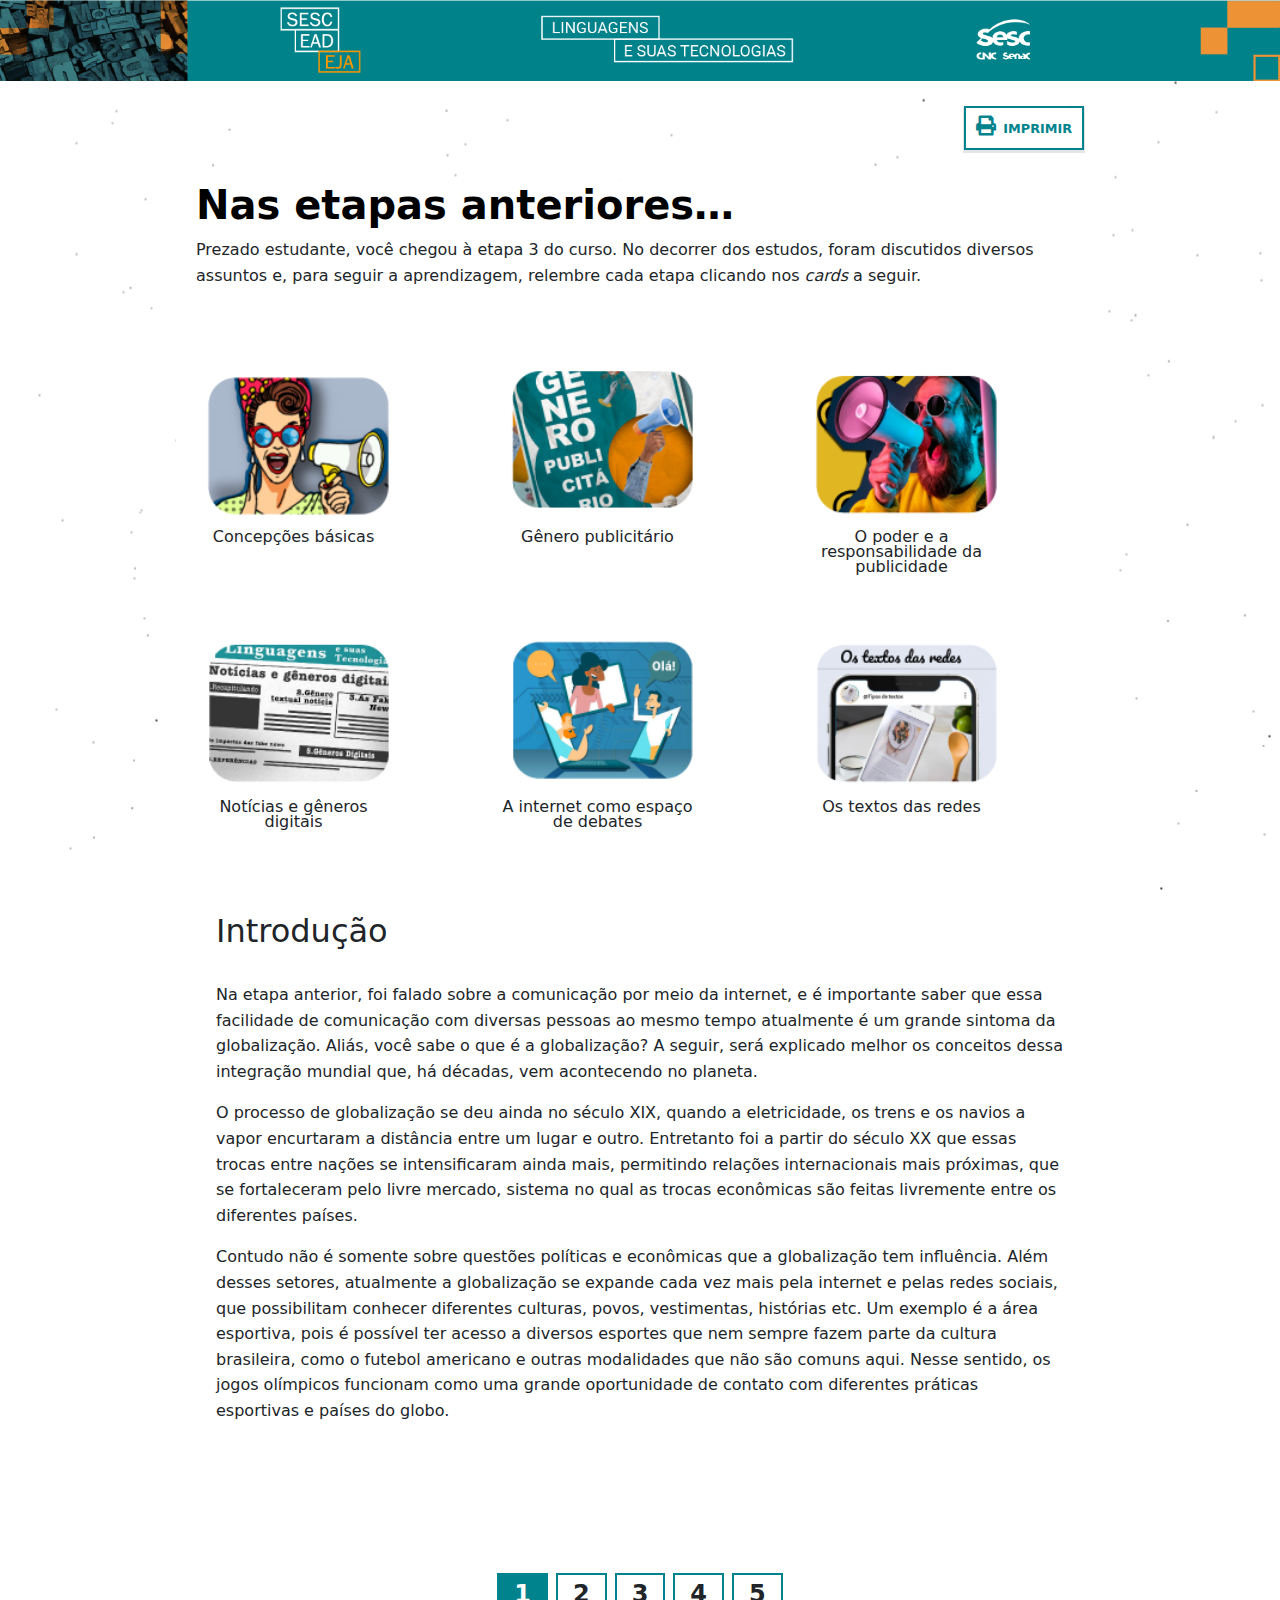
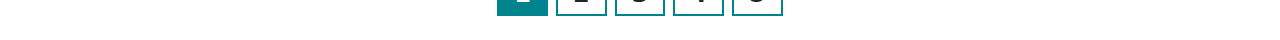
==== commit 032036b7: "domingao" ====
--- a/conteudo.html
+++ b/conteudo.html
@@ -458,7 +458,7 @@
                          <img src="img/pg2/img3-esq.png" class="no-print  rellax-esquerda-big relax-bottom1" data-rellax-speed="4">
                             <div class="container">
                                 <!--  -->
-                                <div id="content-game" >
+                                <div id="content-game" aria-hidden="true">
                                     
                                     <div class="container-fluid game-body no-print" style="padding:0;">
                                         <div class="row">
@@ -678,7 +678,13 @@
                                         <li data-bs-target="#carouselFlipBook9" data-bs-slide-to="3"></li>
                                     </ol>
                                 </div>
-
+                                <div class="visually-hidden">
+                                    <p>Conta a lenda de que Hades acaba apaixonando-se por Perséfone e, para tê-la ao seu lado, a rapta e faz com que ela viva no submundo com ele.</p>
+                                    <p>Deméter, sem saber o que havia ocorrido com a filha, iniciou uma busca incessante por ela e, após descobrir o que havia acontecido, entra em um estado de profunda tristeza, deixando a Terra desassistida.</p>
+                                    <p>Isso fez com que os grãos não crescessem, prejudicando a agricultura e espalhando fome pelo mundo.</p>
+                                    <p>Com isso, Zeus, o deus do trovão é considerado rei do Olimpo, intercedeu para que Hades devolvesse Perséfone para a mãe.</p>
+                                    <p>Hades, por sua vez, não aceitou devolvê-la, mas fez um acordo em que Perséfone passaria metade do ano com a sua mãe, a deusa Deméter, e a outra metade com ele, no submundo.</p>
+                                </div>
                                 <!--  -->
                                 <br><br>
                                 <p>Segundo historiadores, essa narrativa serviria aos gregos como explicação para o fenômeno de troca de estações do ano. Considerando essa perspectiva, os períodos referentes ao verão e à primavera, período em que as plantas crescem e se desenvolvem, seria a metade do ano em que Deméter estaria feliz ao lado da filha. Da mesma forma, os períodos referentes ao outono e inverno, quando a maior parte das plantas morre, seria o período em que a deusa estaria em profundo sofrimento, uma vez que a filha estaria presa no submundo junto a Hades.   </p>
@@ -802,44 +808,41 @@
                                 <p>
                                     Inspirado pela cultura da Grécia Antiga, Coubertin foi responsável tanto por ajudar a realizar as primeiras competições modernas com início em 1896 quanto por colocar no papel os ideais do olimpismo como um estilo de vida relacionado ao esporte, à cultura e à educação. Os jogos olímpicos buscam a promoção da paz, a união e a integração entre os países de todos os continentes. 
                                 </p>
-                                <p style="font-size: 12px; max-width: 80%; float: right;">
+                                <p class="pull-right">
                                     O esporte interage com diversos campos sociais (...), sendo produto e produtor, gerador de demandas sociais e transmissor e transformador de valores morais (por vezes distintivos), com maior ou menor grau de importância. Torna-se quase impossível tratar dos campos da educação, economia, saúde, política, jornalismo, ciência, entre outros, ignorando alguma relação ou influência que o esporte possa exercer ou sofrer (MARQUES, 2015, p. 149). 
                                 <br><br><br>
                                 </p>
-                                <div class="video-box">
+                                <p class="visually-hidden print">
+                                    Mas afinal, quem foi Barão de Coubertin?
+                                    “O importante não é vencer, mas competir. E com dignidade.”, esse era o lema utilizado pelo francês Pierre de Coubertin. Nascido em Paris, em 1863, Barão de Coubertin era de uma família nobre. Não optou pela carreira militar, movido pelos seus princípios e ideais pedagógicos. No ano de 1892, apresentou, na Universidade de Sorbonne, em Paris, um estudo sobre os exercícios físicos no mundo moderno. A ideia de recriação dos jogos não foi bem vista na sua primeira apresentação, mas, mesmo assim, Barão não desistiu e empenhou-se na reorganização dos jogos. Sua preocupação principal era valorizar a competição disputada com lealdade e de forma sadia. 
+
+
+
+                                    Em uma convenção realizada em 1894, na mesma universidade, Coubertin conseguiu concretizar a promessa dos gregos de organizar os primeiros jogos da modernidade, tornando-se uma das mais importantes personalidades do mundo esportivo. Ele foi presidente do Comitê Olímpico Internacional – COI por 29 anos, de 1896 a 1925. 
+                                </p>
+
+                                <p class="visually-hidden print">
+                                    O que significa “olimpismo”?
+                                    A filosofia do olimpismo utiliza o esporte como ferramenta para a promoção da paz, da união entre os povos e do respeito pelos adversários, públicos e regras e tem como um dos seus princípios o fair play (jogo limpo). A diversidade cultural e esportiva é de grande relevância nessa forma de pensar.
+                                    O movimento olímpico busca promover os seguintes valores: excelência, amizade e respeito. A ideia é que a prática desses valores não durasse apenas durante as competições esportivas, mas que perdurasse e influenciasse a vida de todas as pessoas.
+                                    O termo “olimpismo” se refere ao conjunto de valores filosóficos e pedagógicos do movimento olímpico, e não apenas dos jogos olímpicos. Os valores originais do olimpismo, escritos na Carta Olímpica, eram preservar a dignidade, desenvolver a harmonia e valorizar o esforço. 
+                                </p>
+                                <div class="video-box" aria-hidden="true">
                                     <div class="row">
                                         <div class="col col-boxImg">
                                             <img src="img/pg2/card-video1.png" class="no-print"  alt="Mas afinal, quem foi Barão de Coubertin? Para descobrir, assista ao vídeo.  ">
                                         </div>
                                         <div class="col col-boxVideo">
-                                            <p class="visually-hidden print">
-                                                “O importante não é vencer, mas competir. E com dignidade.”, esse era o lema utilizado pelo francês Pierre de Coubertin. Nascido em Paris, em 1863, Barão de Coubertin era de uma família nobre. Não optou pela carreira militar, movido pelos seus princípios e ideais pedagógicos. No ano de 1892, apresentou, na Universidade de Sorbonne, em Paris, um estudo sobre os exercícios físicos no mundo moderno. A ideia de recriação dos jogos não foi bem vista na sua primeira apresentação, mas, mesmo assim, Barão não desistiu e empenhou-se na reorganização dos jogos. Sua preocupação principal era valorizar a competição disputada com lealdade e de forma sadia. 
-
- 
-
-Em uma convenção realizada em 1894, na mesma universidade, Coubertin conseguiu concretizar a promessa dos gregos de organizar os primeiros jogos da modernidade, tornando-se uma das mais importantes personalidades do mundo esportivo. Ele foi presidente do Comitê Olímpico Internacional – COI por 29 anos, de 1896 a 1925. 
-                                            </p>
+                                            
                                             <iframe width="560" height="315" style="margin-right:-50px;" src="https://www.youtube.com/embed/AEaTr2LiQk4" title="YouTube video player" frameborder="0" allow="accelerometer; autoplay; clipboard-write; encrypted-media; gyroscope; picture-in-picture; web-share" allowfullscreen></iframe>
                                         </div>
                                     </div>
                                 </div>
                                 <br>
-                                <div class="video-box">
+                                <div class="video-box" aria-hidden="true">
                                     <div class="row">
                                         <div class="col col-boxVideo">
-                                            <p class="visually-hidden print">
-                                                 
-
-A filosofia do olimpismo utiliza o esporte como ferramenta para a promoção da paz, da união entre os povos e do respeito pelos adversários, públicos e regras e tem como um dos seus princípios o fair play (jogo limpo). A diversidade cultural e esportiva é de grande relevância nessa forma de pensar. 
-
- 
-
-O movimento olímpico busca promover os seguintes valores: excelência, amizade e respeito. A ideia é que a prática desses valores não durasse apenas durante as competições esportivas, mas que perdurasse e influenciasse a vida de todas as pessoas.  
-
- 
-
-O termo “olimpismo” se refere ao conjunto de valores filosóficos e pedagógicos do movimento olímpico, e não apenas dos jogos olímpicos. Os valores originais do olimpismo, escritos na Carta Olímpica, eram preservar a dignidade, desenvolver a harmonia e valorizar o esforço. 
-                                            </p>
+                                            
                                             <iframe width="560" height="315" src="https://www.youtube.com/embed/G1bsB-GELTk" title="YouTube video player" frameborder="0" allow="accelerometer; autoplay; clipboard-write; encrypted-media; gyroscope; picture-in-picture; web-share" allowfullscreen></iframe>
                                         </div>
                                         <div class="col col-boxImg" style="margin-left:-50px;">
@@ -872,7 +875,7 @@
                                     <p>
                                         Que tal conhecer mais sobre a Carta Olímpica e a medalha de Pierre de Coubertin?  <br>
                                         Clique no botão e baixe o arquivo no formato PDF.  
-                                        <a href="https://www.fadu.pt/files/protocolos-contratos/PNED_publica_CartaOlimpica.pdf" target="_blank" rel="noopener noreferrer">
+                                        <a class="carta-btn" href="https://www.fadu.pt/files/protocolos-contratos/PNED_publica_CartaOlimpica.pdf" target="_blank" rel="noopener noreferrer">
                                             <br>
                                             <img src="img/pg2/bt-pdf.png" style="display: block;margin: 0 auto;" alt="">
                                         </a>
@@ -1052,14 +1055,14 @@
                                 <h1>As Olimpíadas na Era Moderna</h1>
                                 <p>Em Atenas, na Grécia, no ano de 1896, começou a primeira edição dos jogos olímpicos da atualidade. Diante de um estádio com milhares de pessoas, deu-se início à cerimônia de abertura da competição que se tornaria o principal megaevento poliesportivo do mundo. </p>
                                 <p>Diferentemente da atualidade, em que milhares de atletas representam mais de 200 países e com 46 modalidades olímpicas, a olimpíada realizada em Atenas, no ano de 1896, contou com a participação de apenas 14 países. Mesmo com ideais em prol da educação, Coubertin era contra a participação feminina e também demonstrava resistência a competições de esportes coletivos. Para ele, a olimpíada foi recriada e pensada para que os atletas competissem individualmente, assim, as modalidades de esportes coletivos não tinham vez nos jogos, o que motivou a proibição de mulheres e a escolha por modalidades individuais. </p>
-                                <h6>A grandiosidade dos eventos nos jogos olímpicos </h6>
+                                <h4>A grandiosidade dos eventos nos jogos olímpicos </h4>
 
                                 <p>As olimpíadas constituem, nos dias de hoje, um dos eventos mais prestigiados no mundo. Essa popularização deve-se à grande adesão de espectadores que acompanham as competições, tanto presencialmente em estádios, ginásios e arenas quanto pela televisão e plataformas digitais. Os eventos olímpicos são marcados não somente pela paixão pelos esportes, mas também pela emoção que o evento proporciona. Quem já assistiu aos jogos olímpicos pôde conferir as cerimônias que envolvem a competição e testemunhar a grandiosidade dos espetáculos apresentados.  </p>
                                 <p>Entre as principais solenidades estão <strong>a cerimônia de abertura, a entrega de medalhas e a cerimônia de encerramento</strong>. Todos esses momentos são preparados pela equipe organizadora do país-sede e se tornaram momentos indispensáveis e de grande importância para o momento olímpico.  </p>
                                 <h4> Cerimônia de abertura  </h4>
                                 <p>A cerimônia de abertura ocorre no início da competição e é organizada pelo país-sede dos jogos olímpicos, ou seja, o país onde os jogos serão realizados. Diferentemente das primeiras organizações dos jogos olímpicos, em que a cerimônia de abertura era caracterizada por uma apresentação simples, hoje é possível dizer que uma grande parcela da expectativa do público é depositada nesse momento. Para que a abertura seja inesquecível, os países-sede têm investido muito tempo e dinheiro em sua organização, que é planejada por grandes nomes da cultura. No Brasil, por exemplo, a cerimônia de abertura foi organizada por produtores e roteiristas renomados, como <strong>Fernando Meirelles</strong> e <strong>Andrucha Waddington</strong>, além de contar com a bailarina e coreógrafa <strong>Deborah Colker</strong> e a cineasta, diretora teatral e dramaturga <strong>Daniela Thomas</strong>. Esse time de peso foi responsável pela belíssima abertura das Olimpíadas 2016, realizadas no Rio de Janeiro. </p>
                                 <p>Porém nem sempre foi assim, pois, inicialmente, a abertura dos jogos olímpicos significava somente o início da competição. Com o passar dos anos, foram sendo inseridos alguns rituais que atualmente se tornaram obrigatórios, como é o caso do Desfile das Nações, que foi criado com o intuito de organizar a entrada dos países, que até então era realizada sem uma organização definida, criando um certo tumulto nos estádios. Hoje a cerimônia de abertura dos jogos olímpicos tem uma programação que mistura o simbolismo olímpico com a apresentação da cultura do país anfitrião, dando a oportunidade de demonstrar suas raízes, cores e história. </p>
-                                <h6>Afinal quais são os rituais presentes na cerimônia de abertura? </h6>
+                                <h4>Afinal quais são os rituais presentes na cerimônia de abertura? </h4>
                                 <p>A cerimônia de abertura é a oportunidade de o anfitrião mostrar ao mundo sua história e cultura, por meio de apresentações artísticas, musicais e tecnológicas. </p>  
 
                                 <br>
@@ -1262,8 +1265,8 @@
                                 </p>
                                 <p>Saiba um pouco mais sobre alguns fatos marcantes dos Jogos Olímpicos de Verão! Clique ou toque na data para visualizar o fato marcante do ano correspondente.  </p>
                                 <!-- linha do tempo -->
-                                <div class="linhaDoTempo no-print" style="position: relative; width: 437px;height:2384px;margin: 100px auto 0 auto;">
-                                    <img src="img/pg3/linha-tempo.png" style="position: absolute;" class="" alt="">
+                                <div class="linhaDoTempo no-print">
+                                    <img src="img/pg3/linha-tempo.png" class="linha-bg" alt="">
                                     <div class="row">
                                         <div class="col">
                                             <div class="bt-linha btTim1" data-bs-toggle="modal"  data-bs-target="#btLinhaTempoModal1"></div>
@@ -2130,7 +2133,7 @@
                             
                             <div class="container">
 
-                                <h4 style="color: #fff;">Saiba mais</h4>
+                                <h4>Saiba mais</h4>
                                 <p>
                                     Ainda que, na época do Romantismo, a economia brasileira girasse basicamente ao redor do regime de escravidão dos africanos e apesar da grande importância cultural que esses povos têm na construção do país, a figura do negro não faz parte da construção da identidade brasileira, segundo Alencar. Essa identidade baseada apenas nos povos europeus e indígenas talvez se explique pelo processo de escravização dos negros, especialmente em um movimento como o Romantismo, que preferia enaltecer uma visão idealizada da realidade e ignorar suas feridas.  
                                 </p>
@@ -2214,7 +2217,7 @@
                                     <br> Colombo! fecha a porta dos teus mares! 
                                 </div>
                                            
-                                <div class="caixa icone dica" data-aos="zoom-in" style="max-width: 350px; display: block; margin: 40px auto;">
+                                <div class="caixa icone dica" data-aos="zoom-in" id="caixa-poema">
                                     <h4 class="visually-hidden print">Dica</h4>
                                     <p>Para ler o poema na íntegra, acesse-o no <em>site</em> <b>Domínio Público</b>. </p>
                                 </div>
@@ -2329,32 +2332,36 @@
                             </div>
                         </div>
                         <div class="bloco5-pg3">
-                            <div class="container" style="max-width: 1100px;">
+                            <div class="container">
                                 
                                 <p>
                                     Conheça um pouco mais sobre os artistas referenciados. Para isso, clique ou toque para visualizar o conteúdo.  
                                     
                                 </p>
-                                <div class="quadros">
-                                    <div class="row">
-                                        <div class="col"><img src="img/pg3/quadro1.png"  class="no-print"  data-bs-toggle="modal" data-bs-target="#quadroPainelModal1"  alt=""></div>
-                                        <div class="col"><img src="img/pg3/quadro2.png"  class="no-print"  data-bs-toggle="modal" data-bs-target="#quadroPainelModal2"  alt=""></div>
-                                        <div class="col"><img src="img/pg3/quadro3.png"  class="no-print"  data-bs-toggle="modal" data-bs-target="#quadroPainelModal3"  alt=""></div>
-                                        <div class="col"><img src="img/pg3/quadro4.png"  class="no-print"  data-bs-toggle="modal" data-bs-target="#quadroPainelModal4"  alt=""></div>
-                                    </div>
-                                    <div class="row">
-                                        <div class="col"><img src="img/pg3/quadro5.png" class="no-print"  data-bs-toggle="modal" data-bs-target="#quadroPainelModal5"  alt=""></div>
-                                        <div class="col"><img src="img/pg3/quadro6.png" class="no-print"  data-bs-toggle="modal" data-bs-target="#quadroPainelModal6"  alt=""></div>
-                                        <div class="col"><img src="img/pg3/quadro7.png" class="no-print"  data-bs-toggle="modal" data-bs-target="#quadroPainelModal7"  alt=""></div>
-                                        <div class="col"><img src="img/pg3/quadro8.png" class="no-print"  data-bs-toggle="modal" data-bs-target="#quadroPainelModal8"  alt=""></div>
-                                    </div>
-                                    <div class="row">
-                                        <div class="col"><img src="img/pg3/quadro9.png"   class="no-print"  data-bs-toggle="modal" data-bs-target="#quadroPainelModal9"  alt=""></div>
-                                        <div class="col"><img src="img/pg3/quadro10.png"  class="no-print"  data-bs-toggle="modal" data-bs-target="#quadroPainelModal10"  alt=""></div>
-                                        <div class="col"><img src="img/pg3/quadro11.png"  class="no-print"  data-bs-toggle="modal" data-bs-target="#quadroPainelModal11"  alt=""></div>
-                                        <div class="col"><img src="img/pg3/quadro12.png"  class="no-print"  data-bs-toggle="modal" data-bs-target="#quadroPainelModal12"  alt=""></div>
-                                    </div>
-                                </div>
+                                </div>
+                                <div class="container-fluid">
+                                    <div class="quadros">
+                                        <div class="row">
+                                            <img src="img/pg3/quadro1.png"  class="no-print"  data-bs-toggle="modal" data-bs-target="#quadroPainelModal1"  alt="">
+                                            <img src="img/pg3/quadro2.png"  class="no-print"  data-bs-toggle="modal" data-bs-target="#quadroPainelModal2"  alt="">
+                                            <img src="img/pg3/quadro3.png"  class="no-print"  data-bs-toggle="modal" data-bs-target="#quadroPainelModal3"  alt="">
+                                            <img src="img/pg3/quadro4.png"  class="no-print"  data-bs-toggle="modal" data-bs-target="#quadroPainelModal4"  alt="">
+                                        </div>
+                                        <div class="row">
+                                            <img src="img/pg3/quadro5.png" class="no-print"  data-bs-toggle="modal" data-bs-target="#quadroPainelModal5"  alt="">
+                                            <img src="img/pg3/quadro6.png" class="no-print"  data-bs-toggle="modal" data-bs-target="#quadroPainelModal6"  alt="">
+                                            <img src="img/pg3/quadro7.png" class="no-print"  data-bs-toggle="modal" data-bs-target="#quadroPainelModal7"  alt="">
+                                            <img src="img/pg3/quadro8.png" class="no-print"  data-bs-toggle="modal" data-bs-target="#quadroPainelModal8"  alt="">
+                                        </div>
+                                        <div class="row">
+                                            <img src="img/pg3/quadro9.png"   class="no-print"  data-bs-toggle="modal" data-bs-target="#quadroPainelModal9"  alt="">
+                                            <img src="img/pg3/quadro10.png"  class="no-print"  data-bs-toggle="modal" data-bs-target="#quadroPainelModal10"  alt="">
+                                            <img src="img/pg3/quadro11.png"  class="no-print"  data-bs-toggle="modal" data-bs-target="#quadroPainelModal11"  alt="">
+                                            <img src="img/pg3/quadro12.png"  class="no-print"  data-bs-toggle="modal" data-bs-target="#quadroPainelModal12"  alt="">
+                                        </div>
+                                    </div>
+                                </div>
+                                <div class="container">
                                 <div class="modal fade" id="quadroPainelModal1" tabindex="-1"
                                     aria-labelledby="quadroPainelModal1Label" aria-hidden="true">
                                     <div class="modal-dialog modal-dialog-centered">
@@ -2714,7 +2721,7 @@
                                 <p>
                                     Entre os diversos rituais que ocorrem nessa ocasião estão presentes a entrega da bandeira olímpica para o prefeito da cidade-sede, além do momento em que é apagada a chama olímpica. Com isso, são finalizados os jogos olímpicos, retornando o evento em quatro anos.   
                                 </p>
-                                <br>
+                                
                                 <figure>
                                     <img src="img/pg4/figura69.png" class="img-fluid d-block m-auto" data-aos="zoom-in" alt="Campo de futebol com um grande círculo cinza no centro. Em volta dele, há diversas pessoas segurando as bandeiras de cada país participante do evento. ">
                                     <figcaption>Figura 69 - Encerramento das Olimpíadas de Tóquio 2020  <br>
@@ -2804,8 +2811,8 @@
 
                                         Fonte: Loureiro <i>et al</i>. (2021) </figcaption>
                                 </figure>
-                                <br>
-                                <h6>Saiba mais </h6>
+                                
+                                <h4>Saiba mais </h4>
                                 <p>
                                     Uma vez que as olimpíadas são um evento em que se une vários países diferentes, foi necessário escolher uma língua oficial, que ficou a cargo do francês, e é por isso que essa é a língua utilizada nas principais cerimônias. Isso acontece tanto porque Pierre de Coubertin era francês quanto pelo fato de que, na época em que os jogos começaram, a França era um polo cultural, e a língua francesa era considerada língua da diplomacia.  
                                 </p>
@@ -2829,68 +2836,68 @@
                     <div class="pagina">
                         <div class="bloco1-pg5">
                             <div class="container col-lg-12">
-                                <h1 style="color: #fff;">Referências</h1>
-<p>10 ANOS depois: Atenas vira exemplo de legado negativo ao RJ. Terra, 6 ago. 2014. Disponível em: https://www.terra.com.br/esportes/jogos-olimpicos/2016/10-anos-depois-atenas-vira-exemplo-de-legado-negativo-ao-rj,8529690678ca7410VgnVCM3000009af154d0RCRD.html. Acesso em: 12 out. 2022.  </p>
-<p>5 CURIOSIDADES sobre Alexandre Dumas. Genfonts, 2022. Disponível em: https://genfonts.com/curiosidades-sobre-alexandre-dumas/. Acesso em: 11 out. 2022. </p>
-<p>A ARTE dos Jogos Olímpicos – 2ª parte. Rádio Esfera, 19 jul. 2021. Disponível em: http://www.radioesfera.com.br/blog/a-historia-dos-jogos-olimpicos-2a-parte/. Acesso em: 22 set. 2022. </p>
-<p>A GUERRA de Tróia – mito e realidade combinados. Mitos e Lendas, 2021. Disponível em: https://www.mitoselendas.com.br/2021/06/a-guerra-de-troia-mito-e-realidade.html. Acesso em: 24 ago. 2022. </p>
-<p>A HISTÓRIA dos jogos olímpicos – 2ª parte. Rádio Esfera, 19 jul. 2021. Disponível em: http://www.esfera.com.br/blog/a-historia-dos-jogos-olimpicos-2a-parte/. Acesso em: 23 set. 2022. </p>
-<p>ALEATÓRIO. In: Michaelis, Dicionário Brasileiro da Língua Portuguesa. São Paulo: Editora Melhoramentos, 2022. Disponível em: https://michaelis.uol.com.br/palavra/EjnX/aleat%C3%B3rio/. Acesso em: 9 dez. 2022. </p>
-<p>ALICERÇADO. In: Michaelis, Dicionário Brasileiro da Língua Portuguesa. São Paulo: Editora Melhoramentos, 2022. Disponível em: https://michaelis.uol.com.br/moderno-portugues/busca/portugues-brasileiro/alicer%C3%A7ado/. Acesso em: 9 dez. 2022. </p>
-<p>ARREMEDO. In: Michaelis, Dicionário Brasileiro da Língua Portuguesa. São Paulo: Editora Melhoramentos, 2022. Disponível em: https://michaelis.uol.com.br/moderno-portugues/busca/portugues-brasileiro/arremedo/. Acesso em: 9 dez. 2022. </p>
-<p>AURORA. In: Michaelis, Dicionário Brasileiro da Língua Portuguesa. São Paulo: Editora Melhoramentos, 2022. Disponível em: https://michaelis.uol.com.br/moderno-portugues/busca/portugues-brasileiro/aurora/. Acesso em: 9 dez. 2022. </p>
-<p>CASIMIRO DE ABREU. In: WIKIPÉDIA, a enciclopédia livre. Flórida: Wikimedia Foundation, 2022. Disponível em: https://pt.wikipedia.org/w/index.php?title=Casimiro_de_Abreu&oldid=64481898. Acesso em: 11 out. 2022. </p>
-<p>BENEFÍCIOS e história da folha de louro. Bernadete Alves, 18 abr. 2020. Disponível em: https://bernadetealves.com/2020/04/18/beneficios-e-historia-da-folha-de-louro/. Acesso em: 13 set. 2022. </p>
-<p>BITTENCOURT, Sandra. Entrevista | Andrucha Waddington, diretor de O Juízo. CBN Recife, 7 dez. 2019. Disponível em: https://www.cbnrecife.com/revistaeletronica/artigo/entrevista-andrucha-waddington-diretor-de-o-juizo. Acesso em: 10 out. 2022. </p>
-<p>BOOKS are. Incidental Comics, 27 jun. 2018. Disponível em: http://www.incidentalcomics.com/2018/06/books-are.html. Acesso em: 29 set. 2022. </p>
-<p>BORGES, Ricardo. In: GENESTRETI, Guilherme. 'Todos querem acertar', diz diretora Daniela Thomas, alvo de críticas. Folha de S.Paulo, 25 out. 2017. Disponível em: https://m.folha.uol.com.br/ilustrada/2017/10/1929899-todos-querem-acertar-diz-diretora-daniela-thomas-alvo-de-criticas.shtml. Acesso em: 10 out. 2022. </p>
-<p>CARDOZO, Anderson. A educação olímpica e os valores do Olimpismo. Ufrgs, 29 jul. 2021. Disponível em: https://www.ufrgs.br/blogufrgstv/a-educacao-olimpica-e-os-valores-do-olimpismo. Acesso em: 5 out. 2022.  </p>
-<p>CAVALCANTI, Ana Maria Tavares. “Iracema” de José Maria de Medeiros – entre pintura histórica e pintura de paisagem. Revista Z Cultural, ano VII, 2011. Disponível em: http://revistazcultural.pacc.ufrj.br/wp-content/uploads/2011/06/anamaria011.jpg. Acesso em: 24 ago. 2022. </p>
-<p>CELEBRAR os Valores Olímpicos. Educação Olímpica, [s.d.]. Disponível em: https://www.eduolimpica.comiteolimpicoportugal.pt//Pages/Desafio.aspx?ds=xSMD17BAV02adE6Z-Uvaxg. Acesso em: 5 out. 2022.  </p>
-<p>CERIMÔNIA de encerramento das Olimpíadas começa com vídeo relembrando competições. Yahoo Esportes, 8 ago. 2021. Disponível em: https://esportes.yahoo.com/noticias/cerim%C3%B4nia-encerramento-das-olimp%C3%ADadas-come%C3%A7a-111800946.html. Acesso em: 22 set. 2022. </p>
-<p>CESAR, Eduardo. Os livros são. Costa Azul, 3 abr. 2019. Disponível em: https://www.portalcostaazul.com/single-post/2019/04/03/os-livros-s%C3%A3o. Acesso em: 29 set. 2022. </p>
-<p>CIA DE DANÇA Deborah Colker oferece oficina gratuita. Michelle Marie, 12 ago. 2013. Disponível em: https://www.michellemarie.com.br/notas/19065_cia-de-danca-deborah-colker-oferece-oficina-gratuita.html. Acesso em: 10 out. 2022.  </p>
-<p>CISMAR. In: Michaelis, Dicionário Brasileiro da Língua Portuguesa. São Paulo: Editora Melhoramentos, 2022. Disponível em: https://michaelis.uol.com.br/moderno-portugues/busca/portugues-brasileiro/cismar/. Acesso em: 9 dez. 2022. </p>
-<p>COM ALUMÍNIO reciclado, tocha de Tóquio-2020 é apresentada. R7, 20 mar. 2019. Disponível em: https://esportes.r7.com/futebol/com-aluminio-reciclado-tocha-de-toquio-2020-e-apresentada-20032019. Acesso em: 7 dez. 2022. </p>
-<p>DANTAS, Tiago. A importância dos Jogos Olímpicos. Brasil Escola, c2022. Disponível em: https://brasilescola.uol.com.br/educacao-fisica/a-importancia-dos-jogos-olimpicos.htm. Acesso em: 5 out. 2022.  </p>
-<p>FAGUEIRO. In: Michaelis, Dicionário Brasileiro da Língua Portuguesa. São Paulo: Editora Melhoramentos, 2022. Disponível em: https://michaelis.uol.com.br/palavra/P4py/fagueiro/. Acesso em: 9 dez. 2022. </p>
-<p>FARRELL, Jenny. Há 250 anos nascia Walter Scott, autor do romance histórico. Vermelho, 24 ago. 2021. Disponível em: https://vermelho.org.br/2021/08/24/ha-250-anos-nascia-walter-scott-autor-do-romance-historico/. Acesso em: 11 out. 2022. </p>
-<p>FERNANDES, Cláudio. Seis fatos importantes da história das Olimpíadas. Brasil Escola, c2022. Disponível em: https://brasilescola.uol.com.br/curiosidades/seis-fatos-importantes-historia-das-olimpiadas.htm. Acesso em: 5 out. 2022.  </p>
-<p>FERNANDO, Meirelles. Artepensamento, c1996-2022. Disponível em: https://artepensamento.ims.com.br/autor/fernando-meirelles/. Acesso em: 10 out. 2022. </p>
-<p>FRANÇA, Edson. O dia em que Castro Alves nasceu. Hora do Povo, 15 mar. 2022. Disponível em: https://horadopovo.com.br/o-dia-em-que-castro-alves-nasceu/. Acesso em: 11 out. 2022. </p>
-<p>GAVINI, Fernando. Carta Olímpica: conheça o documento que rege o Olimpismo. Olimpíada Todo Dia, 17 jun. 2020a. Disponível em: https://www.olimpiadatododia.com.br/curiosidades-olimpicas/244928-carta-olimpica/. Acesso em: 28 ago. 2022. </p>
-<p>GAVINI, Fernando. Saiba o que toda abertura de Jogos Olímpicos precisa ter. Olimpíada Todo Dia, 28 maio 2020b. Disponível em: https://www.olimpiadatododia.com.br/curiosidades-olimpicas/240602-cerimonia-de-abertura-dos-jogos-olimpicos. Acesso em: 5 out. 2022. </p>
-<p>GAVINI, Fernando. Veja 28 fatos curiosos sobre as cerimônias de abertura dos Jogos. Olimpíada Todo Dia, 29 maio 2020c. Disponível em: https://www.olimpiadatododia.com.br/curiosidades-olimpicas/240732-curiosidades-cerimonias-de-abertura-dos-jogos-olimpicos/. Acesso em: 26 ago. 2022. </p>
-<p>GONÇALVES, André Luiz Dias. Medalha Pierre de Coubertin: quem já ganhou a honraria? Mega Curioso, 4 ago. 2021. Disponível em: https://www.megacurioso.com.br/estilo-de-vida/119562-medalha-pierre-de-coubertin-quem-ja-ganhou-a-honraria.htm. Acesso em: 30 ago. 2022. </p>
-<p>GORJEAR. In: Michaelis, Dicionário Brasileiro da Língua Portuguesa. São Paulo: Editora Melhoramentos, 2022. Disponível em: https://michaelis.uol.com.br/moderno-portugues/busca/portugues-brasileiro/gorjear/. Acesso em: 9 dez. 2022. </p>
-<p>HOMERO, o poeta misterioso. National Geographic Portugal, 18 nov. 2021. Disponível em: https://nationalgeographic.pt/historia/grandes-reportagens/2845-homero-o-poeta-misterioso. Acesso em: 10 out. 2022. </p>
-<p>HOW The Olympics Turned Stratford into a Thriving Hub of Business. Us&Co, c2022. Disponível em: https://usandco.com/stratford-after-london-2012-olympics/. Acesso em: 24 nov. 2022. </p>
-<p>JOSÉ MARIA DE MEDEIROS. In: WIKIPÉDIA, a enciclopédia livre. Flórida: Wikimedia Foundation, 2022. Disponível em: https://pt.wikipedia.org/w/index.php?title=Jos%C3%A9_Maria_de_Medeiros&oldid=64389353. Acesso em: 11 out. 2022. </p>
-<p>LAGE, Alexandre et al. Tocha olímpica Rio 2016. GE, c2000-2018. Disponível em: http://app.globoesporte.globo.com/olimpiadas/tocha-olimpica-rio-2016/index.html. Acesso em: 29 set. 2022. </p>
-<p>LEGADO. In: Michaelis, Dicionário Brasileiro da Língua Portuguesa. São Paulo: Editora Melhoramentos, 2022. Disponível em: https://michaelis.uol.com.br/moderno-portugues/busca/portugues-brasileiro/legado/. Acesso em: 9 dez. 2022. </p>
-<p>LOUREIRO, Cláudia et al. Cinco anos depois, legado da Rio 2016 tem obras inacabadas, projeções fracassadas e projetos no papel. G1, 18 jul. 2021. Disponível em: https://g1.globo.com/rj/rio-de-janeiro/noticia/2021/07/18/cinco-anos-depois-legado-da-rio-2016-especial.ghtml. Acesso em: 11 out. 2022.   </p>
-<p>MARQUES, Renato Francisco Rodrigues. O conceito de esporte como fenômeno globalizado: pluralidade e controvérsias. Revista Observatorio del Deporte, Santiago, v. 1, n. 1, p. 147-185, jan./mar. 2015. Disponível em: https://www.revistaobservatoriodeldeporte.cl/index.php/odep. Acesso em: 5 out. 2022.  </p>
-<p>MULHERES nas Olimpíadas - A conquista do direito de competir. SAE Digital, [s.d.]. Disponível em: https://sae.digital/mulheres-nas-olimpiadas/. Acesso em: 9 dez. 2022. </p>
-<p>NOGUEIRA, André. A mensagem de Pedro Américo aos historiadores no quadro ‘O Grito do Ipiranga’. Aventuras na História, 21 mar. 2019. <br> Disponível em: https://aventurasnahistoria.uol.com.br/noticias/reportagem/a-mensagem-de-pedro-americo-aos-historiadores-no-quadro-o-grito-do-ipiranga.phtml. Acesso em: 1º nov. 2022. </p>
-<p>PEREIRA, Renata Gonçalves. Estátua de Zeus: uma das sete maravilhas do mundo antigo. Segredos do Mundo, c2021. Disponível em: https://segredosdomundo.r7.com/estatua-de-zeus/. Acesso em: 13 set. 2022. </p>
-<p>POETA dos escravos, Castro Alves nasceu há 175 anos. Correio do Cidadão, 14 mar. 2022. Disponível em: https://www.correiodocidadao.com.br/curta/poeta-dos-escravos-castro-alves-nasceu-ha-175-anos/. Acesso em: 5 out. 2022. </p>
-<p>PRIMOR. In: Michaelis, Dicionário Brasileiro da Língua Portuguesa. São Paulo: Editora Melhoramentos, 2022. Disponível em: https://michaelis.uol.com.br/moderno-portugues/busca/portugues-brasileiro/primor/. Acesso em: 9 dez. 2022. </p>
-<p>REBECA Andrade leva medalha de ouro no salto e faz história. Jornal de Brasília, 1º ago. 2021. Disponível em: https://jornaldebrasilia.com.br/torcida/rebeca-andrade-leva-medalha-de-ouro-no-salto-e-faz-historia/. Acesso em: 11 out. 2022. </p>
-<p>RUBIO, Kátia. O legado educativo dos megaeventos esportivos. Motrivivência, Florianópolis, p. 71-88, jun./dez. 2009. </p>
-<p>RUBIO, Kátia. Os Jogos Olímpicos e a transformação das cidades: os custos sociais de um megaevento. Scripta Nova, Barcelona, v. IX, n. 194, p. 185, 2005. Disponível em: http://www.ub.edu/geocrit/sn/sn-194-85.htm. Acesso em: 5 out. 2022.  </p>
-<p>SCHIFF, Guilherme. Conheça 5 vencedores olímpicos da medalha mais honrosa do esporte. Guia da Semana, 14 ago. 2016. Disponível em: https://www.guiadasemana.com.br/esportes/noticia/conheca-5-vencedores-olimpicos-da-medalha-mais-honrosa-do-esporte. Acesso em: 30 ago. 2022. </p>
-<p>SOUZA, Warley. Gonçalves Dias. Brasil Escola, c2022. Disponível em: https://brasilescola.uol.com.br/literatura/goncalves-dias.htm. Acesso em: 11 out. 2022. </p>
-<p>STEIN, Leandro. Cinquenta anos depois, o gesto de Tommie Smith e John Carlos segue simbolizando lutas, inclusive no futebol. Trivela, 17 out. 2018. Disponível em: https://trivela.com.br/mundo/cinquenta-anos-depois-o-gesto-de-tommie-smith-e-john-carlos-segue-simbolizando-lutas-inclusive-no-futebol/. Acesso em: 23 set. 2022.   </p>
-<p>TENFEN, Maicon. Cinco razões para ninguém desistir de José de Alencar. Veja, 12 dez. 2017. Disponível em: https://veja.abril.com.br/coluna/o-leitor/cinco-razoes-para-ninguem-desistir-de-jose-de-alencar/. Acesso em: 11 out. 2022. </p>
-<p>TENISTAS Pigossi e Stefani recebem a medalha de bronze olímpica. R7, 1º ago. 2021. Disponível em: https://esportes.r7.com/olimpiadas/fotos/tenistas-pigossi-e-stefani-recebem-a-medalha-de-bronze-olimpica-28062022. Acesso em: 11 out. 2022. </p>
-<p>TOCHA olímpica. Toda Matéria, c2022. Disponível em: https://www.todamateria.com.br/tocha-olimpica/#:~:text=O%20revezamento%20de%20tochas%20era,pelo%20ditador%20nazista%20Adolf%20Hitler. Acesso em: 27 set. 2022. </p>
-<p>MARTA brilha na abertura dos Jogos Rio. CBF, 6 ago. 2016. Disponível em: https://www.cbf.com.br/selecao-brasileira/noticias/selecao-feminina/marta-brilha-na-abertura-dos-jogos-rio-2016. Acesso em: 12 dez. 2022. </p>
-<p>TSANDZANA, Dércio. Vestuário de Angola e de Moçambique arrancam elogios nas redes sociais durante a abertura dos Jogos Olímpicos do Rio. Global Voices, 8 ago. 2016, Disponível em: https://pt.globalvoices.org/2016/08/08/mocambique-e-angola-estao-entre-as-delegacoes-com-melhor-vestuario-na-abertura-dos-jogos-olimpicos. Acesso em: 5 out. 2022. </p>
-<p>UMA disputa milenar. Rede do Esporte, [s.d.]. Disponível em: http://rededoesporte.gov.br/pt-br/megaeventos/olimpiadas/uma-disputa-milenar. Acesso em: 8 dez. 2022. </p>
-<p>VANDERLEI acende pira olímpica em cerimônia e abre os Jogos do Rio. Gazeta Esportiva, 2016. Disponível em: https://www.gazetaesportiva.com/olimpiadas-2016/vanderlei-acende-pira-olimpica-em-cerimonia-e-abre-os-jogos-do-rio/. Acesso em: 27 set. 2022. </p>
-<p>VÁRZEA. In: Michaelis, Dicionário Brasileiro da Língua Portuguesa. São Paulo: Editora Melhoramentos, 2022. Disponível em: https://michaelis.uol.com.br/moderno-portugues/busca/portugues-brasileiro/v%C3%A1rzea/. Acesso em: 9 dez. 2022. </p>
-<p>VÔLEI brasileiro comemora 25 anos da conquista do ouro em Barcelona. CBV, 9 ago. 2017. Disponível em: https://cbv.com.br/noticia/23745/volei-brasileiro-comemora-25-anos-da-conquista-do-ouro-em-barcelona. Acesso em: 13 set. 2022.  </p>
-<p>YUKA, Marcelo. Todo camburão tem um pouco de navio negreiro. Letras, c2003-2022. Disponível em: https://www.letras.com.br/o-rappa. Acesso em: 27 out. 2022.                                 </p>
+                                <h1>Referências</h1>
+<p>10 ANOS depois: Atenas vira exemplo de legado negativo ao RJ. <b>Terra</b>, 6 ago. 2014. Disponível em: https://www.terra.com.br/esportes/jogos-olimpicos/2016/10-anos-depois-atenas-vira-exemplo-de-legado-negativo-ao-rj,8529690678ca7410VgnVCM3000009af154d0RCRD.html. Acesso em: 12 out. 2022.  </p>
+<p>5 CURIOSIDADES sobre Alexandre Dumas. <b>Genfonts</b>, 2022. Disponível em: https://genfonts.com/curiosidades-sobre-alexandre-dumas/. Acesso em: 11 out. 2022. </p>
+<p>A ARTE dos Jogos Olímpicos – 2ª parte. <b>Rádio Esfera</b>, 19 jul. 2021. Disponível em: http://www.radioesfera.com.br/blog/a-historia-dos-jogos-olimpicos-2a-parte/. Acesso em: 22 set. 2022. </p>
+<p>A GUERRA de Tróia – mito e realidade combinados. <b>Mitos e Lendas</b>, 2021. Disponível em: https://www.mitoselendas.com.br/2021/06/a-guerra-de-troia-mito-e-realidade.html. Acesso em: 24 ago. 2022. </p>
+<p>A HISTÓRIA dos jogos olímpicos – 2ª parte. <b>Rádio Esfera</b>, 19 jul. 2021. Disponível em: http://www.esfera.com.br/blog/a-historia-dos-jogos-olimpicos-2a-parte/. Acesso em: 23 set. 2022. </p>
+<p>ALEATÓRIO. <em>In</em>: Michaelis, Dicionário Brasileiro da Língua Portuguesa. São Paulo: Editora Melhoramentos, 2022. Disponível em: https://michaelis.uol.com.br/palavra/EjnX/aleat%C3%B3rio/. Acesso em: 9 dez. 2022. </p>
+<p>ALICERÇADO. <em>In</em>: Michaelis, Dicionário Brasileiro da Língua Portuguesa. São Paulo: Editora Melhoramentos, 2022. Disponível em: https://michaelis.uol.com.br/moderno-portugues/busca/portugues-brasileiro/alicer%C3%A7ado/. Acesso em: 9 dez. 2022. </p>
+<p>ARREMEDO. <em>In</em>: Michaelis, Dicionário Brasileiro da Língua Portuguesa. São Paulo: Editora Melhoramentos, 2022. Disponível em: https://michaelis.uol.com.br/moderno-portugues/busca/portugues-brasileiro/arremedo/. Acesso em: 9 dez. 2022. </p>
+<p>AURORA. <em>In</em>: Michaelis, Dicionário Brasileiro da Língua Portuguesa. São Paulo: Editora Melhoramentos, 2022. Disponível em: https://michaelis.uol.com.br/moderno-portugues/busca/portugues-brasileiro/aurora/. Acesso em: 9 dez. 2022. </p>
+<p>CASIMIRO DE ABREU. <em>In</em>: WIKIPÉDIA, a enciclopédia livre. Flórida: Wikimedia Foundation, 2022. Disponível em: https://pt.wikipedia.org/w/index.php?title=Casimiro_de_Abreu&oldid=64481898. Acesso em: 11 out. 2022. </p>
+<p>BENEFÍCIOS e história da folha de louro. <b>Bernadete Alves</b>, 18 abr. 2020. Disponível em: https://bernadetealves.com/2020/04/18/beneficios-e-historia-da-folha-de-louro/. Acesso em: 13 set. 2022. </p>
+<p>BITTENCOURT, Sandra. Entrevista | Andrucha Waddington, diretor de O Juízo. <b>CBN Recife</b>, 7 dez. 2019. Disponível em: https://www.cbnrecife.com/revistaeletronica/artigo/entrevista-andrucha-waddington-diretor-de-o-juizo. Acesso em: 10 out. 2022. </p>
+<p>BOOKS are. <b>Incidental Comics</b>, 27 jun. 2018. Disponível em: http://www.incidentalcomics.com/2018/06/books-are.html. Acesso em: 29 set. 2022. </p>
+<p>BORGES, Ricardo. <em>In</em>: GENESTRETI, Guilherme. 'Todos querem acertar', diz diretora Daniela Thomas, alvo de críticas. <b>Folha de S.Paulo</b>, 25 out. 2017. Disponível em: https://m.folha.uol.com.br/ilustrada/2017/10/1929899-todos-querem-acertar-diz-diretora-daniela-thomas-alvo-de-criticas.shtml. Acesso em: 10 out. 2022. </p>
+<p>CARDOZO, Anderson. A educação olímpica e os valores do Olimpismo. <b>Ufrgs</b>, 29 jul. 2021. Disponível em: https://www.ufrgs.br/blogufrgstv/a-educacao-olimpica-e-os-valores-do-olimpismo. Acesso em: 5 out. 2022.  </p>
+<p>CAVALCANTI, Ana Maria Tavares. “Iracema” de José Maria de Medeiros – entre pintura histórica e pintura de paisagem. <b>Revista Z Cultural</b>, ano VII, 2011. Disponível em: http://revistazcultural.pacc.ufrj.br/wp-content/uploads/2011/06/anamaria011.jpg. Acesso em: 24 ago. 2022. </p>
+<p>CELEBRAR os Valores Olímpicos. <b>Educação Olímpica</b>, [s.d.]. Disponível em: https://www.eduolimpica.comiteolimpicoportugal.pt//Pages/Desafio.aspx?ds=xSMD17BAV02adE6Z-Uvaxg. Acesso em: 5 out. 2022.  </p>
+<p>CERIMÔNIA de encerramento das Olimpíadas começa com vídeo relembrando competições. <b>Yahoo Esportes</b>, 8 ago. 2021. Disponível em: https://esportes.yahoo.com/noticias/cerim%C3%B4nia-encerramento-das-olimp%C3%ADadas-come%C3%A7a-111800946.html. Acesso em: 22 set. 2022. </p>
+<p>CESAR, Eduardo. Os livros são. <b>Costa Azul</b>, 3 abr. 2019. Disponível em: https://www.portalcostaazul.com/single-post/2019/04/03/os-livros-s%C3%A3o. Acesso em: 29 set. 2022. </p>
+<p>CIA DE DANÇA Deborah Colker oferece oficina gratuita. <b>Michelle Marie</b>, 12 ago. 2013. Disponível em: https://www.michellemarie.com.br/notas/19065_cia-de-danca-deborah-colker-oferece-oficina-gratuita.html. Acesso em: 10 out. 2022.  </p>
+<p>CISMAR. <em>In</em>: Michaelis, Dicionário Brasileiro da Língua Portuguesa. São Paulo: Editora Melhoramentos, 2022. Disponível em: https://michaelis.uol.com.br/moderno-portugues/busca/portugues-brasileiro/cismar/. Acesso em: 9 dez. 2022. </p>
+<p>COM ALUMÍNIO reciclado, tocha de Tóquio-2020 é apresentada. <b>R7</b>, 20 mar. 2019. Disponível em: https://esportes.r7.com/futebol/com-aluminio-reciclado-tocha-de-toquio-2020-e-apresentada-20032019. Acesso em: 7 dez. 2022. </p>
+<p>DANTAS, Tiago. A importância dos Jogos Olímpicos. <b>Brasil Escola</b>, c2022. Disponível em: https://brasilescola.uol.com.br/educacao-fisica/a-importancia-dos-jogos-olimpicos.htm. Acesso em: 5 out. 2022.  </p>
+<p>FAGUEIRO. <em>In</em>: Michaelis, Dicionário Brasileiro da Língua Portuguesa. São Paulo: Editora Melhoramentos, 2022. Disponível em: https://michaelis.uol.com.br/palavra/P4py/fagueiro/. Acesso em: 9 dez. 2022. </p>
+<p>FARRELL, Jenny. Há 250 anos nascia Walter Scott, autor do romance histórico. <b>Vermelho</b>, 24 ago. 2021. Disponível em: https://vermelho.org.br/2021/08/24/ha-250-anos-nascia-walter-scott-autor-do-romance-historico/. Acesso em: 11 out. 2022. </p>
+<p>FERNANDES, Cláudio. Seis fatos importantes da história das Olimpíadas. <b>Brasil Escola</b>, c2022. Disponível em: https://brasilescola.uol.com.br/curiosidades/seis-fatos-importantes-historia-das-olimpiadas.htm. Acesso em: 5 out. 2022.  </p>
+<p>FERNANDO, Meirelles. <b>Artepensamento</b>, c1996-2022. Disponível em: https://artepensamento.ims.com.br/autor/fernando-meirelles/. Acesso em: 10 out. 2022. </p>
+<p>FRANÇA, Edson. O dia em que Castro Alves nasceu. <b>Hora do Povo</b>, 15 mar. 2022. Disponível em: https://horadopovo.com.br/o-dia-em-que-castro-alves-nasceu/. Acesso em: 11 out. 2022. </p>
+<p>GAVINI, Fernando. Carta Olímpica: conheça o documento que rege o Olimpismo. <b>Olimpíada Todo Dia</b>, 17 jun. 2020a. Disponível em: https://www.olimpiadatododia.com.br/curiosidades-olimpicas/244928-carta-olimpica/. Acesso em: 28 ago. 2022. </p>
+<p>GAVINI, Fernando. Saiba o que toda abertura de Jogos Olímpicos precisa ter. <b>Olimpíada Todo Dia</b>, 28 maio 2020b. Disponível em: https://www.olimpiadatododia.com.br/curiosidades-olimpicas/240602-cerimonia-de-abertura-dos-jogos-olimpicos. Acesso em: 5 out. 2022. </p>
+<p>GAVINI, Fernando. Veja 28 fatos curiosos sobre as cerimônias de abertura dos Jogos. <b>Olimpíada Todo Dia</b>, 29 maio 2020c. Disponível em: https://www.olimpiadatododia.com.br/curiosidades-olimpicas/240732-curiosidades-cerimonias-de-abertura-dos-jogos-olimpicos/. Acesso em: 26 ago. 2022. </p>
+<p>GONÇALVES, André Luiz Dias. Medalha Pierre de Coubertin: quem já ganhou a honraria? <b>Mega Curioso</b>, 4 ago. 2021. Disponível em: https://www.megacurioso.com.br/estilo-de-vida/119562-medalha-pierre-de-coubertin-quem-ja-ganhou-a-honraria.htm. Acesso em: 30 ago. 2022. </p>
+<p>GORJEAR. <em>In</em>: Michaelis, Dicionário Brasileiro da Língua Portuguesa. São Paulo: Editora Melhoramentos, 2022. Disponível em: https://michaelis.uol.com.br/moderno-portugues/busca/portugues-brasileiro/gorjear/. Acesso em: 9 dez. 2022. </p>
+<p>HOMERO, o poeta misterioso. <b>National Geographic Portugal</b>, 18 nov. 2021. Disponível em: https://nationalgeographic.pt/historia/grandes-reportagens/2845-homero-o-poeta-misterioso. Acesso em: 10 out. 2022. </p>
+<p>HOW The Olympics Turned Stratford into a Thriving Hub of Business. <b>Us&Co</b>, c2022. Disponível em: https://usandco.com/stratford-after-london-2012-olympics/. Acesso em: 24 nov. 2022. </p>
+<p>JOSÉ MARIA DE MEDEIROS. <em>In</em>: WIKIPÉDIA, a enciclopédia livre. Flórida: Wikimedia Foundation, 2022. Disponível em: https://pt.wikipedia.org/w/index.php?title=Jos%C3%A9_Maria_de_Medeiros&oldid=64389353. Acesso em: 11 out. 2022. </p>
+<p>LAGE, Alexandre <em>et al</em>. Tocha olímpica Rio 2016. GE, c2000-2018. Disponível em: http://app.globoesporte.globo.com/olimpiadas/tocha-olimpica-rio-2016/index.html. Acesso em: 29 set. 2022. </p>
+<p>LEGADO. <em>In</em>: Michaelis, Dicionário Brasileiro da Língua Portuguesa. São Paulo: Editora Melhoramentos, 2022. Disponível em: https://michaelis.uol.com.br/moderno-portugues/busca/portugues-brasileiro/legado/. Acesso em: 9 dez. 2022. </p>
+<p>LOUREIRO, Cláudia <em>et al</em>. Cinco anos depois, legado da Rio 2016 tem obras inacabadas, projeções fracassadas e projetos no papel. <b>G1</b>, 18 jul. 2021. Disponível em: https://g1.globo.com/rj/rio-de-janeiro/noticia/2021/07/18/cinco-anos-depois-legado-da-rio-2016-especial.ghtml. Acesso em: 11 out. 2022.   </p>
+<p>MARQUES, Renato Francisco Rodrigues. O conceito de esporte como fenômeno globalizado: pluralidade e controvérsias. <b>Revista Observatorio del Deporte</b>, Santiago, v. 1, n. 1, p. 147-185, jan./mar. 2015. Disponível em: https://www.revistaobservatoriodeldeporte.cl/index.php/odep. Acesso em: 5 out. 2022.  </p>
+<p>MULHERES nas Olimpíadas - A conquista do direito de competir. <b>SAE Digital</b>, [s.d.]. Disponível em: https://sae.digital/mulheres-nas-olimpiadas/. Acesso em: 9 dez. 2022. </p>
+<p>NOGUEIRA, André. A mensagem de Pedro Américo aos historiadores no quadro ‘O Grito do Ipiranga’. <b>Aventuras na História</b>, 21 mar. 2019. <br> Disponível em: https://aventurasnahistoria.uol.com.br/noticias/reportagem/a-mensagem-de-pedro-americo-aos-historiadores-no-quadro-o-grito-do-ipiranga.phtml. Acesso em: 1º nov. 2022. </p>
+<p>PEREIRA, Renata Gonçalves. Estátua de Zeus: uma das sete maravilhas do mundo antigo. <b>Segredos do Mundo</b>, c2021. Disponível em: https://segredosdomundo.r7.com/estatua-de-zeus/. Acesso em: 13 set. 2022. </p>
+<p>POETA dos escravos, Castro Alves nasceu há 175 anos. <b>Correio do Cidadão</b>, 14 mar. 2022. Disponível em: https://www.correiodocidadao.com.br/curta/poeta-dos-escravos-castro-alves-nasceu-ha-175-anos/. Acesso em: 5 out. 2022. </p>
+<p>PRIMOR. <em>In</em>: Michaelis, Dicionário Brasileiro da Língua Portuguesa. São Paulo: Editora Melhoramentos, 2022. Disponível em: https://michaelis.uol.com.br/moderno-portugues/busca/portugues-brasileiro/primor/. Acesso em: 9 dez. 2022. </p>
+<p>REBECA Andrade leva medalha de ouro no salto e faz história. <b>Jornal de Brasília</b>, 1º ago. 2021. Disponível em: https://jornaldebrasilia.com.br/torcida/rebeca-andrade-leva-medalha-de-ouro-no-salto-e-faz-historia/. Acesso em: 11 out. 2022. </p>
+<p>RUBIO, Kátia. O legado educativo dos megaeventos esportivos. <b>Motrivivência</b>, Florianópolis, p. 71-88, jun./dez. 2009. </p>
+<p>RUBIO, Kátia. Os Jogos Olímpicos e a transformação das cidades: os custos sociais de um megaevento. <b>Scripta Nova</b>, Barcelona, v. IX, n. 194, p. 185, 2005. Disponível em: http://www.ub.edu/geocrit/sn/sn-194-85.htm. Acesso em: 5 out. 2022.  </p>
+<p>SCHIFF, Guilherme. Conheça 5 vencedores olímpicos da medalha mais honrosa do esporte. <b>Guia da Semana</b>, 14 ago. 2016. Disponível em: https://www.guiadasemana.com.br/esportes/noticia/conheca-5-vencedores-olimpicos-da-medalha-mais-honrosa-do-esporte. Acesso em: 30 ago. 2022. </p>
+<p>SOUZA, Warley. Gonçalves Dias. <b>Brasil Escola</b>, c2022. Disponível em: https://brasilescola.uol.com.br/literatura/goncalves-dias.htm. Acesso em: 11 out. 2022. </p>
+<p>STEIN, Leandro. Cinquenta anos depois, o gesto de Tommie Smith e John Carlos segue simbolizando lutas, inclusive no futebol. <b>Trivela</b>, 17 out. 2018. Disponível em: https://trivela.com.br/mundo/cinquenta-anos-depois-o-gesto-de-tommie-smith-e-john-carlos-segue-simbolizando-lutas-inclusive-no-futebol/. Acesso em: 23 set. 2022.   </p>
+<p>TENFEN, Maicon. Cinco razões para ninguém desistir de José de Alencar. <b>Veja</b>, 12 dez. 2017. Disponível em: https://veja.abril.com.br/coluna/o-leitor/cinco-razoes-para-ninguem-desistir-de-jose-de-alencar/. Acesso em: 11 out. 2022. </p>
+<p>TENISTAS Pigossi e Stefani recebem a medalha de bronze olímpica. <b>R7</b>, 1º ago. 2021. Disponível em: https://esportes.r7.com/olimpiadas/fotos/tenistas-pigossi-e-stefani-recebem-a-medalha-de-bronze-olimpica-28062022. Acesso em: 11 out. 2022. </p>
+<p>TOCHA olímpica. <b>Toda Matéria</b>, c2022. Disponível em: https://www.todamateria.com.br/tocha-olimpica/#:~:text=O%20revezamento%20de%20tochas%20era,pelo%20ditador%20nazista%20Adolf%20Hitler. Acesso em: 27 set. 2022. </p>
+<p>MARTA brilha na abertura dos Jogos Rio. <b>CBF</b>, 6 ago. 2016. Disponível em: https://www.cbf.com.br/selecao-brasileira/noticias/selecao-feminina/marta-brilha-na-abertura-dos-jogos-rio-2016. Acesso em: 12 dez. 2022. </p>
+<p>TSANDZANA, Dércio. Vestuário de Angola e de Moçambique arrancam elogios nas redes sociais durante a abertura dos Jogos Olímpicos do Rio. <b>Global Voices</b>, 8 ago. 2016, Disponível em: https://pt.globalvoices.org/2016/08/08/mocambique-e-angola-estao-entre-as-delegacoes-com-melhor-vestuario-na-abertura-dos-jogos-olimpicos. Acesso em: 5 out. 2022. </p>
+<p>UMA disputa milenar. <b>Rede do Esporte</b>, [s.d.]. Disponível em: http://rededoesporte.gov.br/pt-br/megaeventos/olimpiadas/uma-disputa-milenar. Acesso em: 8 dez. 2022. </p>
+<p>VANDERLEI acende pira olímpica em cerimônia e abre os Jogos do Rio. <b>Gazeta Esportiva</b>, 2016. Disponível em: https://www.gazetaesportiva.com/olimpiadas-2016/vanderlei-acende-pira-olimpica-em-cerimonia-e-abre-os-jogos-do-rio/. Acesso em: 27 set. 2022. </p>
+<p>VÁRZEA. <em>In</em>: Michaelis, Dicionário Brasileiro da Língua Portuguesa. São Paulo: Editora Melhoramentos, 2022. Disponível em: https://michaelis.uol.com.br/moderno-portugues/busca/portugues-brasileiro/v%C3%A1rzea/. Acesso em: 9 dez. 2022. </p>
+<p>VÔLEI brasileiro comemora 25 anos da conquista do ouro em Barcelona. <b>CBV</b>, 9 ago. 2017. Disponível em: https://cbv.com.br/noticia/23745/volei-brasileiro-comemora-25-anos-da-conquista-do-ouro-em-barcelona. Acesso em: 13 set. 2022.  </p>
+<p>YUKA, Marcelo. Todo camburão tem um pouco de navio negreiro. <b>Letras</b>, c2003-2022. Disponível em: https://www.letras.com.br/o-rappa. Acesso em: 27 out. 2022.                                 </p>
 
                             </div>
                         </div>
--- a/assets/css/custom.css
+++ b/assets/css/custom.css
@@ -23,6 +23,14 @@
     background-color: transparent;
     position: absolute;
     width: 100%;
+}
+h4 {
+    margin-top: 2.5em;
+    margin-bottom: 1.5em;
+}
+figure {
+    margin-top: 35px;
+    margin-bottom: 35px;
 }
 .col-boxImg{
     z-index: 1;
@@ -451,6 +459,12 @@
 /* Fim PG6 */
 
 /* Linha do tempo */
+.linhaDoTempo {
+    position: relative; width: 437px;height:2384px;margin: 100px auto 0 auto;
+}
+.linhaDoTempo .linha-bg {
+    position: absolute;
+}
 .linhaDoTempo .col{
     z-index: 1;
 }
@@ -606,7 +620,7 @@
 }
 .rellax-direita-big {
     position: absolute;
-    right: -5%;
+    right: -8%;
     width: 35%;
     z-index: 10;
 }
@@ -621,6 +635,7 @@
 }
 .relax-top3 {
     top: 350px;
+    right: -12%;
 }
 .relax-top4 {
     top: 450px;
@@ -653,7 +668,7 @@
     top: 2550px;
 }
  div.bloco1-pg3 > img.no-print.relax-top1.rellax-direita-big{
-    right: -8%;
+    right: -12%;
  }
 /* blocos */
 
@@ -720,6 +735,9 @@
     padding-top: 100px;
     margin-top: 0!important;
 }
+.bloco42-pg3 h4 {
+    color: white;
+}
 .bloco42-pg3{
     position: relative;
     padding-bottom: 200px;
@@ -728,8 +746,9 @@
     background-size: 100% 100%;
 }
 .bloco5-pg3{
-    background-image: url('../../img/pg3/bg6.png');
-    background-size: 100% 100%;
+    background-image: url('../../img/ajustes/pg3-parede.png');
+    background-size: cover;
+    background-position: top center;
 }
 
 .bloco1-pg4{
@@ -745,7 +764,7 @@
     padding-bottom: 100px;
 }
  .bloco1-pg5 .container{padding-bottom: 200px;}
-.bloco5-pg3 .container{padding-bottom: 300px;}
+.bloco5-pg3 {padding-bottom: 35px;}
 .bloco5-pg2{
     padding-bottom: 100px;
 }
@@ -764,28 +783,28 @@
     background-size: 100% 100%; */
     
 }
-
+.bloco1-pg5 h1 {
+    color: white;
+}
 /*  */
 .bloco4-pg3{
     position: relative;
     background-image: url('../../img/pg3/bg3.png');
+    background-color: #0a1219;
     background-repeat: no-repeat;
-    background-size: 100% 100%;
+    background-size: cover;
     /* margin-top: -200px; */
 }
 
 div.bloco4-pg3 > div.container{
-    background-image:  url('../../img/pg2/bg-branco.png');
+    /* background-image:  url('../../img/pg2/bg-branco.png'); */
     /* background-attachment: fixed; */
 	background-repeat: repeat;
     background-size: 100%;
     /* box-shadow: 10px 10px 5px #333333a8, -10px -10px 5px 0px rgba(0,0,0,0.45); */
     /* margin-top: -100px; */
-
-}
-.bloco4-pg3 >  .container{
-    /* margin-top: 200px; */
-    background-image: url('../../img/pg3/bg3-topo.png');
+    box-shadow: 4px 4px 7px #333;
+    border-radius: 20px;
 }
 .bloco1-pg5{
     background-image: url('../../img/pg5/bg.png');
@@ -820,16 +839,35 @@
     color: #333;
     
 }
+.quadros {
+    max-width: 1100px;
+    margin: 25px auto;
+}
 .quadros .row {
     justify-content: space-between;
-}
-.quadros img{
-    max-width: 100%;
-    max-height: 100%;
-}
-div.quadros > div> div > img{
+    align-items: center;
+    flex-wrap: nowrap;
+}
+.quadros .row > * {
+    width: auto;
+}
+.quadros > .row > img{
+    align-self: start;
+    flex-shrink: 1;
+    margin: 10px 0 0 0;
+    padding: 0;
+}
+.quadros > .row > img:last-of-type {
+    margin-right: 0;
+}
+div.quadros > div > img{
     cursor: pointer;
     display: block;
+    transition-duration: .3s;
+}
+.quadros img:hover {
+    transform: scale(1.03);
+    transition-duration: .3s;
 }
 .bt-tooltip{
     text-decoration: underline;
@@ -839,7 +877,7 @@
     opacity: 0.5;
 }
 .bt-print{
-    z-index: 10 !important;
+    z-index: 15 !important;
 
 }
 .saiba-mais{
@@ -894,6 +932,19 @@
 .btn-sesc, .btn-sesc-image {
     border: 2px solid rgb(0, 131, 141) !important;
 }
+
+#caixa-poema {
+    max-width: 550px; 
+    display: block; 
+    margin: 40px auto;
+    width: 100%;
+}
+.pull-right {
+    font-size: 12px;
+    max-width: 80%;
+    margin-right: 0;
+    margin-left: auto;
+}
 @media (max-width: 1680px) {
     
     #bloco-bg-slider{
@@ -904,7 +955,7 @@
     width: 30%;
     }
     .rellax-esquerda-big {
-        left: -10%;
+    left: -10%;
     width: 25%;
     }
 
@@ -951,6 +1002,27 @@
     .col-boxImg{
         margin-left: -0px;
     }
+    .quadros .row {
+        flex-wrap: wrap;
+        justify-content: center;
+    }
+    .linhaDoTempo {
+        max-width: 100%;
+        width: 100%;
+    }
+    .linhaDoTempo .linha-bg {
+        max-width: 100%;
+    }
+    .linhaDoTempo .row {
+        flex-wrap: nowrap;
+    }
+    .linhaDoTempo .row .col {
+        width: 50%;
+    }
+    .bloco42-pg3 {
+        background-color: #333;
+        background-image: unset;
+    }
 }
 
 @media (max-width: 870px) {
@@ -1002,4 +1074,8 @@
     display: block;
     padding: 1.5em 2em;
     border-radius: 30px;
+    margin: 35px auto;
+}
+.carta-btn:hover > img{
+    transform: scale(1.03);
 }--- a/drag/css/game-custom.css
+++ b/drag/css/game-custom.css
@@ -5,6 +5,7 @@
     border: 5px solid #fff;
     border-radius: 20px;
     /* margin: 100px 0px 30px; */
+    box-shadow: 4px 4px 6px #333;
 }
 
 .card {
@@ -22,7 +23,7 @@
     border: none;
 }
 .slot > .card > img{
-    width: 100px;
+    width: 70px;
 }
 /* .card img { 
     width: 134px;
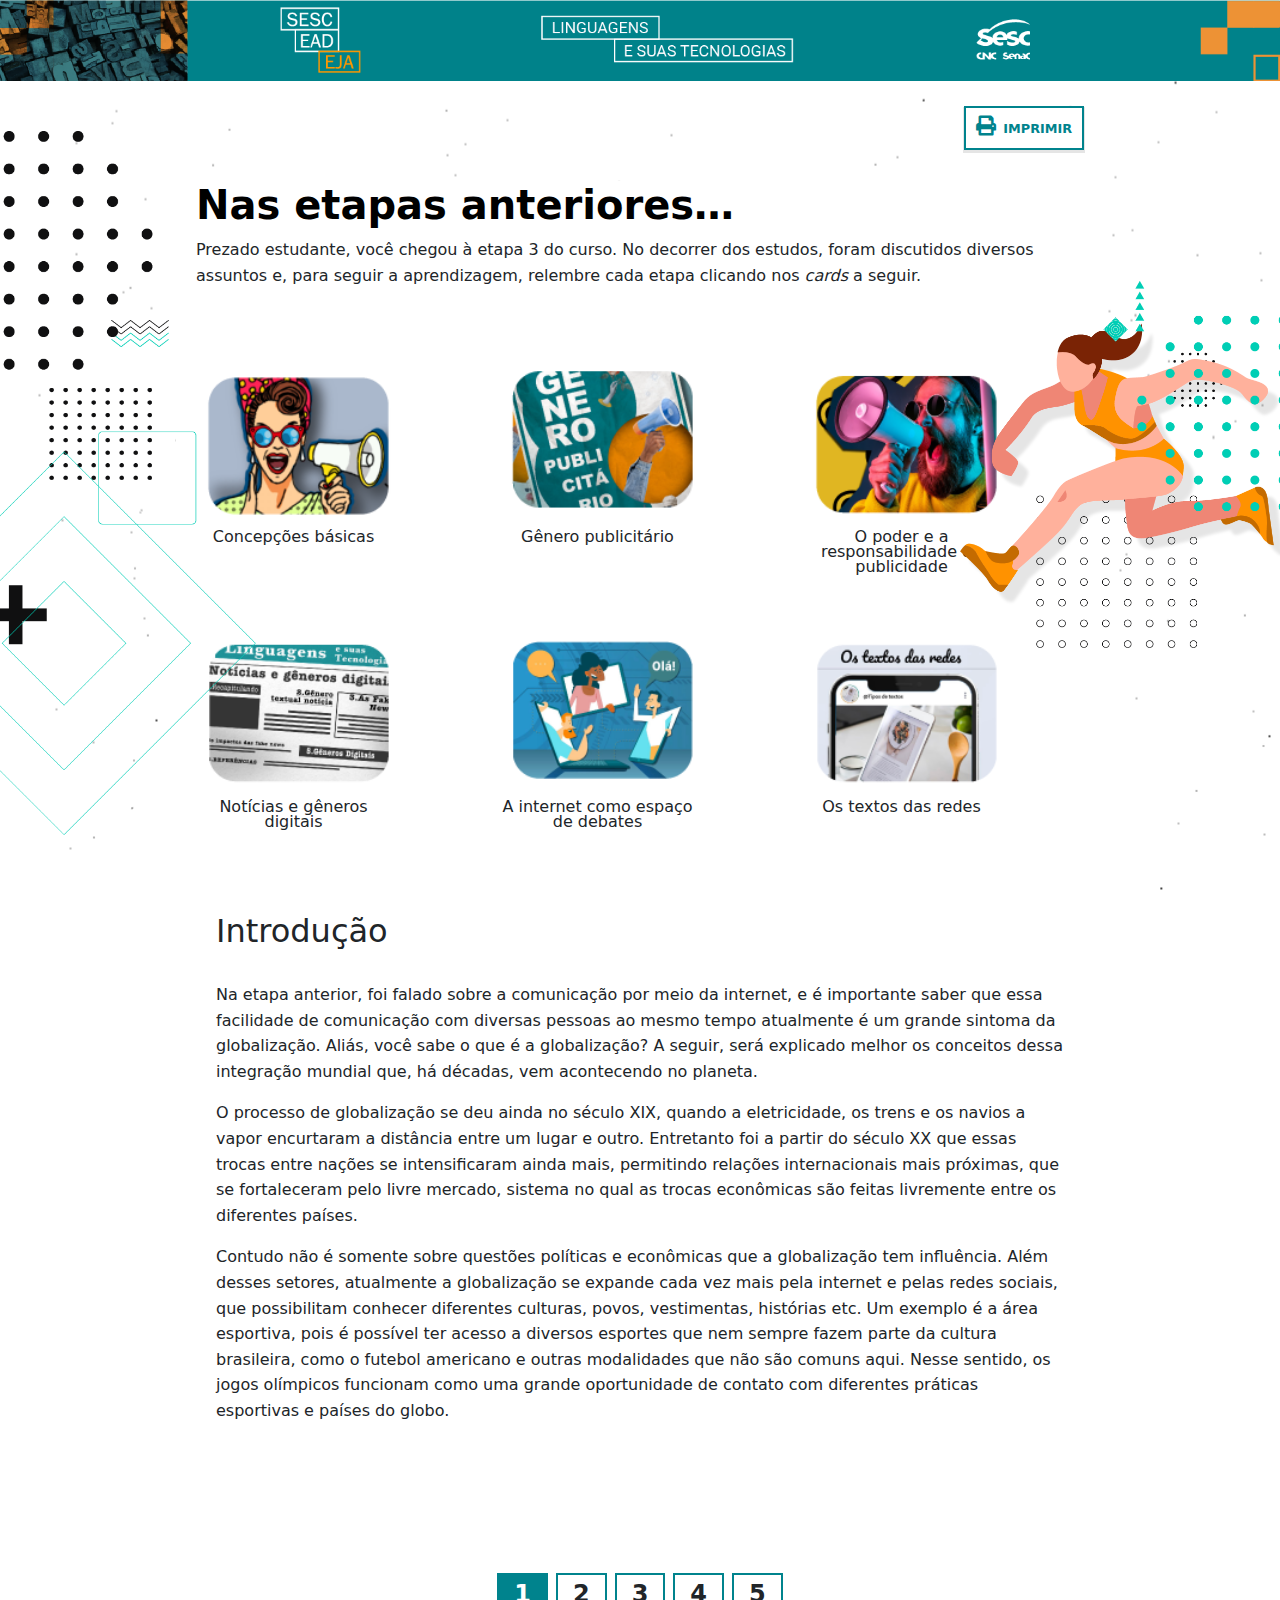
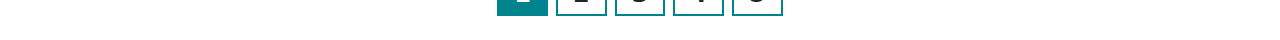
==== commit 37448001: "ajustes pós cliente" ====
--- a/conteudo.html
+++ b/conteudo.html
@@ -10,18 +10,18 @@
     <!-- Bootstrap CSS v5.0.2 -->
     <link rel="stylesheet" href="assets/css/preloader.css">
     <link rel="stylesheet" href="assets/bootstrap/bootstrap.min.css">
+    <link rel="stylesheet" href="assets/css/jquery-ui.min.css">
+    <link rel="stylesheet" href="assets/fa/css/all.min.css">
     <link rel="stylesheet" href="assets/css/animate.min.css" />
-    <link rel="stylesheet" href="assets/fa/css/all.min.css">
     <link rel="stylesheet" href="assets/css/template.css">
-    <link rel="stylesheet" href="assets/css/jquery-ui.min.css">
-    <link rel="stylesheet" href="assets/css/custom.css">
+    <link rel="stylesheet" href="assets/print/print.css">
     <link rel="stylesheet" href="assets/css/lt-estilos.css">
     <link rel="stylesheet" href="assets/css/aos.css">
     <link rel="stylesheet" href="assets_obj/css/style-olimpiadas-verdadeiro-ou-falso.css">
     
     <link rel="stylesheet" href="drag/js/dragula.css">
     <link rel="stylesheet" href="drag/css/game-custom.css">
-    <link rel="stylesheet" href="assets/print/print.css">
+    <link rel="stylesheet" href="assets/css/custom.css">
 </head>
 
 <body class="bg-sesc">
@@ -58,8 +58,8 @@
                       <!-- PG1 -->
                     <div class="pagina bg-jornal pg1-bloco1">
                         
-                    <img src="img/pg1/img-esq.png" class="no-print rellax-esquerda-big relax-top1" data-rellax-speed="4">
-                    <img src="img/pg1/img-dir.png" class="no-print rellax-direita-big relax-top1" data-rellax-speed="4">
+                    <img src="img/pg1/img-esq.png" class="no-print rellax rellax-esquerda rellax1" data-rellax-speed="4">
+                    <img src="img/pg1/img-dir.png" class="no-print rellax rellax-direita rellax2" data-rellax-speed="4">
                         <div class="container">
                             <!-- <h2 class="titulo-head"> Notícias e gêneros digitais</h2>
                             <img src="img/pginicial/Linha.png" alt=""> -->
@@ -67,7 +67,7 @@
                             <p>
                                 Prezado estudante, você chegou à etapa 3 do curso. No decorrer dos estudos, foram discutidos diversos assuntos e, para seguir a aprendizagem, relembre cada etapa clicando nos <i>cards</i>  a seguir.  
                             </p>
-                            <div class="">
+                            <div class="no-print">
                                 <div class="row boxC-modal">
                                     <div class="col">
                                         <figure class="btIcon1"  data-bs-toggle="modal" data-bs-target="#bgPainelModal1" >
@@ -209,13 +209,13 @@
                                                         aria-label="Close"></button>
                                                 </div>
                                                 <div class="modal-body">
-                                                    <img src="img/pg1/pg1-bt3.png"  style="display: block; margin: 0 auto; max-width: 200px;"   alt="">
+                                                    <img src="img/pg1/pg1-bt3.png"  style="display: block; margin: 0 auto; max-width: 200px;" alt="">
                                                     <p>O que você aprendeu
                                                     </p>
                                                     <ul>
                                                         <li>Reconhecer a linguagem como uma ferramenta na construção de padrões de 
                                                             comportamento
-                                                            </li>
+                                                        </li>
                                                         <li>Relacionar a cultura com os padrões estéticos de uma sociedade e/ou tempo
                                                         </li>
                                                         <li> Compreender as responsabilidades que envolvem o processo comunicativo</li>
@@ -348,8 +348,8 @@
                                 
                             <div class="pg1-bloco2">
                                 <div class="container">
-                                    <br>
-                                    <br>
+                                    <br class="no-print">
+                                    <br class="no-print">
                                     <h2>Introdução</h2>
                                     <p>Na etapa anterior, foi falado sobre a comunicação por meio da internet, e é importante saber que essa facilidade de comunicação com diversas pessoas ao mesmo tempo atualmente é um grande sintoma da globalização. Aliás, você sabe o que é a globalização? A seguir, será explicado melhor os conceitos dessa integração mundial que, há décadas, vem acontecendo no planeta. </p>
                                     <p>O processo de globalização se deu ainda no século XIX, quando a eletricidade, os trens e os navios a vapor encurtaram a distância entre um lugar e outro. Entretanto foi a partir do século XX que essas trocas entre nações se intensificaram ainda mais, permitindo relações internacionais mais próximas, que se fortaleceram pelo livre mercado, sistema no qual as trocas econômicas são feitas livremente entre os diferentes países. </p>
@@ -365,10 +365,10 @@
                     <div class="pagina">
                         <div class="bloco1-pg2">
 
-                    <img src="img/pg2/img1-esq.png" class="no-print rellax-esquerda-big relax-top1" data-rellax-speed="4">
-                    <img src="img/pg2/img2-dir.png" class="no-print relax-top9 rellax-direita-big  " data-rellax-speed="4">
+                            <img src="img/pg2/img1-esq.png" class="no-print rellax rellax-esquerda rellax3" data-rellax-speed="4">
+                            <img src="img/pg2/img2-dir.png" class="no-print rellax rellax-direita rellax4" data-rellax-speed="4">
                             <div class="container">
-                                <h1>Olimpíadas</h1>
+                                <h2>Olimpíadas</h2>
                                 <p>As olimpíadas constituem um dos maiores eventos de massa do mundo e sua origem remonta à Antiga Grécia quando eram praticados jogos esportivos na cidade de Olímpia. Os jogos olímpicos foram criados com o objetivo de utilizar o esporte como ferramenta para a promoção da paz, da união e do respeito entre os povos. Entre os intuitos principais deles está a contribuição para um mundo melhor e a garantia de que a prática de esportes é um direito de todos os seres humanos. </p>
                                 <p>Resgatando seu início, os jogos olímpicos cresceram tanto ao longo de suas edições que se transformaram no maior evento esportivo do planeta, sendo o único a reunir delegações de mais de 200 países em uma mesma cidade-sede. Desde sua criação, há mais de 2.500 a.C., os jogos olímpicos assumiram um papel importante na história do povo grego, sendo capaz de interromper até mesmo as guerras entre as cidades.  </p>
                                 <p>De acordo com a história das Olimpíadas, os reis de Ilia, Esparta e Pissa selaram o pacto de paz entre as civilizações. Esse pacto foi chamado de "trégua sagrada” e consistia em manter suspensas guerras e conflitos durante o período em que estava sendo realizada a competição. Na Grécia Antiga, as práticas esportivas estavam fortemente ligadas às práticas militares. Muitos dos esportes atuais tiveram sua origem nos treinamentos militares, como a maratona (corrida em longa distância) e o arremesso de disco, por exemplo. Dessa forma, um bom atleta seria também um bom soldado, o que, para os gregos, tinha grande valor, uma vez que existiam diversos conflitos entre os territórios gregos.  </p>
@@ -394,6 +394,12 @@
                                     1 Que tem alicerces.  
                                     
                                     2 FIG Com base sólida; baseado, fundamentado.  ">alicerçadas  </span> no cristianismo estavam proibidas, sendo os jogos olímpicos um evento considerado pagão por induzir a adoração aos deuses mitológicos, assim os eventos esportivos da época foram suspensos.  </p>
+                                <p class="only-print" aria-hidden="true">
+                                    <strong>a·li·cer·ça·do</strong><br>                                     
+                                    adj<br>                              
+                                    1 Que tem alicerces.<br>                                      
+                                    2 FIG Com base sólida; baseado, fundamentado.
+                                </p>
                                 
                                 <div class="caixa icone saiba-mais" data-aos="zoom-in">
                                     <div class="container-lg" style="background-color: transparent;">
@@ -401,7 +407,7 @@
                                             <div class="col">
                                                 <br>
                                                 <p style="padding: 0px 30px;
-                                                font-size: 20px;">A estátua de Zeus, um monumento construído em Olímpia em homenagem a ele, é considerada uma das sete maravilhas do mundo antigo. Hoje, infelizmente, há apenas as ruínas do templo que abrigava a estátua.   </p>
+                                                font-size: 20px;">A estátua de Zeus, um monumento construído em Olímpia em sua homenagem, é considerada uma das sete maravilhas do mundo antigo. Hoje, infelizmente, há apenas as ruínas do templo que abrigava a estátua.   </p>
                                             </div>
                                             <div class="col">
                                                 <figure>
@@ -423,6 +429,11 @@
                                     Além do <span class="bt-tooltip" data-bs-toggle="tooltip" data-bs-placement="top" title="
                                     le·ga·do sm 1 JUR Disposição, a título gracioso, por via da qual uma pessoa confia a outra, em testamento, determinado benefício de natureza patrimonial; doação causa mortis: “Virgília nutria grandes esperanças em que esse velho parente, avaro como um sepulcro, lhe amparasse o futuro do filho, com algum legado; e, se o marido tinha iguais pensamentos, encobria-os ou estrangulava-os” (MA3).  ">legado</span> na área esportiva, os gregos também foram responsáveis por sistematizar alguns conhecimentos que, até hoje, são extremamente caros para a cultura ocidental, como a matemática e a filosofia.  
                                 </p>
+                                <p class="only-print" aria-hidden="true">
+                                    <strong>le·ga·do</strong><br> 
+                                    sm<br>
+                                    1 JUR Disposição, a título gracioso, por via da qual uma pessoa confia a outra, em testamento, determinado benefício de natureza patrimonial; doação causa mortis: “Virgília nutria grandes esperanças em que esse velho parente, avaro como um sepulcro, lhe amparasse o futuro do filho, com algum legado; e, se o marido tinha iguais pensamentos, encobria-os ou estrangulava-os” (MA3). 
+                                </p>
                                 <p>
                                     Por aqui, você estudará um pouco de literatura, que é um 	conhecimento que abrange textos escritos com finalidade estética, ou seja, eles são feitos, antes de tudo, para serem belos. Nesse sentido, são considerados literatura os livros de romance policial, poesias e, até mesmo, gêneros mais contemporâneos, como a canção popular, o <i>rap</i> e o <i>funk</i> .  Na época dos gregos, no entanto, a literatura era dividida em três tipos de texto, chamados de <strong>gêneros literários</strong>. Para saber mais sobre eles, veja os quadros a seguir.  
                                 </p>
@@ -449,13 +460,11 @@
                                     </div>
                                 </div><br><br>
                                 <p>Pode parecer um pouco complicado e distante, mas essa divisão dos tipos de texto literários ainda pode ser verificada hoje em dia, porém, de maneira um pouco diferente.  </p>
-                                
-                                
                             </div>
                         </div>
                         <div class="bloco2-pg2" style="position:relative">
 
-                         <img src="img/pg2/img3-esq.png" class="no-print  rellax-esquerda-big relax-bottom1" data-rellax-speed="4">
+                         <img src="img/pg2/img3-esq.png" class="no-print rellax rellax5" data-rellax-speed="1">
                             <div class="container">
                                 <!--  -->
                                 <div id="content-game" aria-hidden="true">
@@ -602,13 +611,32 @@
                                 </div>
                                 
                                 <!--  -->
+                                <div class="visually-hidden print">
+                                    <p><strong>Dramático</strong></p>
+                                    <ul>
+                                        <li>Roteiro de filmes e séries</li>
+                                        <li>Roteiro de vídeos da internet</li>
+                                        <li>Textos teatrais</li>
+                                    </ul>
+                                    <p><strong>Lírico</strong></p>
+                                    <ul>
+                                        <li>Poemas</li>
+                                        <li>Canções</li>
+                                        <li><i>Rap</i> e <i>funk</i></li>
+                                    </ul>
+                                    <p><strong>Narrativo</strong></p>
+                                    <ul>
+                                        <p>Romances</p>
+                                        <p>Contos</p>
+                                        <p><i>Fan fiction</i></p>
+                                    </ul>
+                                </div>
                             </div>
                         </div>
                         <div class="bloco3-pg2">
- 
-                            <img src="img/pg2/img4-esq.png" class="no-print rellax-esquerda-big relax-top1" data-rellax-speed="4">
-                            <img src="img/pg2/img5-dir.png" class="no-print relax-top9 rellax-direita-big " data-rellax-speed="4">
-                            <img src="img/pg2/img6-esq.png" class="no-print rellax-esquerda-big relax-top25" data-rellax-speed="4">
+                            <img src="img/pg2/img4-esq.png" class="no-print rellax rellax-esquerda rellax6" data-rellax-speed="4">
+                            <img src="img/pg2/img5-dir.png" class="no-print rellax rellax-direita rellax7" data-rellax-speed="4">
+                            <img src="img/pg2/img6-esq.png" class="no-print rellax rellax-esquerda rellax8" data-rellax-speed="4">
                             <div class="container"> 
                                 <div class="caixa icone saiba-mais" data-aos="zoom-in" style="margin-top: -50px;">
                                     <div class="saiba-aindamais">
@@ -640,9 +668,9 @@
                                 <p>Antes de aprender a ler, as pessoas ouvem, entram em contato com histórias que são contadas e, dessa forma, imaginam personagens, cenários e enredos, viajando por mundos desconhecidos. Essas histórias, para além do intuito de expandir a capacidade de imaginar, também servem como construção e experimentação da realidade ao redor.  </p>
                                 <p>Durante muito tempo da história da humanidade, as narrativas foram responsáveis por garantir uma explicação de elementos da realidade, como os processos da natureza, por exemplo. É o caso do mito de Perséfone, importante narrativa da mitologia grega. Nessa narrativa, é apresentada Perséfone, filha da deusa Deméter, considerada deusa da fertilidade e da agricultura, a responsável por garantir que os grãos cresçam e as plantas se desenvolvam. Também é apresentado Hades, o deus do submundo, aquele que reina o local para onde vão as almas dos humanos após a morte.  </p>
                                 <!-- <h1>ilustração</h1> -->
-                                <p>Veja mais detalhes dessa narrativa clicando nas setas a seguir. </p>
+                                <p>Veja mais detalhes dessa narrativa<span class="no-print"> clicando nas setas a seguir</span>. </p>
                                 <br>
-                                <div id="carouselFlipBook9" class="carousel slide carousel-fade" >
+                                <div id="carouselFlipBook9" class="carousel slide carousel-fade no-print" aria-hidden="true">
                                     <div class="carousel-inner" role="listbox">
                                         <div class="carousel-item active" data-bs-interval="100000">
                                             <img src="img/pg2/Hq1.jpeg"
@@ -678,7 +706,13 @@
                                         <li data-bs-target="#carouselFlipBook9" data-bs-slide-to="3"></li>
                                     </ol>
                                 </div>
-                                <div class="visually-hidden">
+                                <div class="only-print" aria-hidden="true">
+                                    <img src="img/pg2/Hq1.jpeg" style="display: block; margin: 0 auto; width: 500px;">
+                                    <img src="img/pg2/Hq2.jpeg" style="display: block; margin: 0 auto; width: 500px;">
+                                    <img src="img/pg2/Hq3.jpeg" style="display: block; margin: 0 auto; width: 500px;">
+                                    <img src="img/pg2/Hq4.jpeg" style="display: block; margin: 0 auto; width: 500px;">
+                                </div>
+                                <div class="visually-hidden no-print">
                                     <p>Conta a lenda de que Hades acaba apaixonando-se por Perséfone e, para tê-la ao seu lado, a rapta e faz com que ela viva no submundo com ele.</p>
                                     <p>Deméter, sem saber o que havia ocorrido com a filha, iniciou uma busca incessante por ela e, após descobrir o que havia acontecido, entra em um estado de profunda tristeza, deixando a Terra desassistida.</p>
                                     <p>Isso fez com que os grãos não crescessem, prejudicando a agricultura e espalhando fome pelo mundo.</p>
@@ -710,15 +744,15 @@
                                     </div>
                                 </figure>
                             </div>
-                            <br><br><br><br><br>
-                            <br><br><br><br><br>
+                            <br class="no-print"><br class="no-print"><br class="no-print"><br class="no-print"><br class="no-print">
+                            <br class="no-print"><br class="no-print"><br class="no-print"><br class="no-print"><br class="no-print">
                         </div>
                         <div class="bloco4-pg2">
                             <div class="container">
                                 <h4>O papel da leitura na construção do imaginário e da identidade </h4>
                                 <p>Para ilustrar a importância das histórias na vivência de cada pessoa, será abordada a personagem Sherazade, de “As mil e uma noites”, você já conhece? Conta-se que, na antiga Pérsia, havia um poderoso Sultão que decidiu matar sua esposa ao descobrir que ela o havia traído. Além disso, ele determina que nunca mais será traído e resolve se vingar de todas as mulheres que ele puder. </p>
                                 <p>Para isso, o Sultão decide se casar com uma mulher diferente a cada noite para, na manhã seguinte, mandar executá-la. No entanto, a filha de um primeiro-ministro, chamada Sherazade, pede a seu pai que ele permita que ela se case com o Sultão e, embora o homem fique preocupado com sua filha, ele permite o casamento. </p>
-                                <p>O que acontece, a partir daí, é que Sherazade passa a contar histórias para o marido e, com isso, o Sultão permite que a esposa permaneça viva, para que ele possa ouvir outros de seus contos na noite seguinte. Nessa lenda persa, pode-se ver que as histórias foram capazes de salvar a vida de Sherazade. Fazendo um paralelo a isso, percebe-se o quanto as narrativas são importantes. Desde histórias ouvidas na infância até filmes e séries assistidos, tudo isso vai formando o pensamento. Nesse viés, uma das principais formas de conhecer diversas narrativas é a leitura. Com ela, se tem acesso a infinitos mundos, que construirão o imaginário e contribuirão para a formação da própria identidade. Veja um breve resumo de três diferentes histórias famosas das “Mil e uma noites”, clicando nos ícones a seguir. </p>
+                                <p>O que acontece, a partir daí, é que Sherazade passa a contar histórias para o marido e, com isso, o Sultão permite que a esposa permaneça viva, para que ele possa ouvir outros de seus contos na noite seguinte. Nessa lenda persa, pode-se ver que as histórias foram capazes de salvar a vida de Sherazade. Fazendo um paralelo a isso, percebe-se o quanto as narrativas são importantes. Desde histórias ouvidas na infância até filmes e séries assistidos, tudo isso vai formando o pensamento. Nesse viés, uma das principais formas de conhecer diversas narrativas é a leitura. Com ela, se tem acesso a infinitos mundos, que construirão o imaginário e contribuirão para a formação da própria identidade. Veja um breve resumo de três diferentes histórias famosas das “Mil e uma noites”<span class="no-print">, clicando nos ícones a seguir</span>. </p>
                                 <br>
                                 <div class="row aladim-hover">
                                     <div class="col-4">
@@ -740,118 +774,116 @@
                                         </figure>
                                     </div>
                                 </div>
-                                <div class="modal fade" id="aladimModal1" tabindex="-1"
-                                    aria-labelledby="aladimModal1Label" aria-hidden="true">
-                                    <div class="modal-dialog modal-dialog-centered">
-                                        <div class="modal-content">
-                                            <div class="modal-header">
-                                                <h5 class="modal-title" id="aladimModal1Label">Aladim e a lâmpada mágica</h5>
-                                                <button type="button" class="btn-close" data-bs-dismiss="modal"
-                                                    aria-label="Close"></button>
-                                            </div>
-                                            <div class="modal-body">
-                                                <p>Um jovem de origem pobre se apaixona pela filha de um sultão. Ao encontrar uma lâmpada mágica, o personagem descobre que dentro dela há um gênio, capaz de conceder os desejos que Aladim quiser. Com isso, o jovem consegue se casar com a princesa e construir um grande e belo castelo onde os dois passam a viver juntos. </p>
-                                            </div>
-                                            <div class="modal-footer">
-                                                <button type="button" class="btn btn-secondary"
-                                                    data-bs-dismiss="modal">Fechar</button>
-                                            </div>
-                                        </div>
-                                    </div>
-                                </div>
-                                <div class="modal fade" id="aladimModal2" tabindex="-1"
-                                    aria-labelledby="aladimModal2Label" aria-hidden="true">
-                                    <div class="modal-dialog modal-dialog-centered">
-                                        <div class="modal-content">
-                                            <div class="modal-header">
-                                                <h5 class="modal-title" id="aladimModal2Label">Ali Babá e os 40 ladrões</h5>
-                                                <button type="button" class="btn-close" data-bs-dismiss="modal"
-                                                    aria-label="Close"></button>
-                                            </div>
-                                            <div class="modal-body">
-                                                <p>
-                                                    Um jovem, chamado Ali Babá, certo dia avista uma comitiva de 40 homens diante de uma enorme pedra. Ao gritar as palavras “abre-te sésamo”, a pedra se move e se abre uma caverna, na qual esses homens entram. Após os homens deixarem o local, Ali Babá experimenta dizer as palavras diante da rocha e descobre que, dentro da caverna, havia um enorme tesouro. Então ele pega o que consegue e decide pedir em casamento a filha de um poderoso sultão. Porém, os 40 ladrões encontram Ali Babá e se infiltram no casamento do jovem, escondidos dentro de barris de vinho. Ali Babá descobre o plano e ordena que os guardas atirem os barris ao mar. Com isso, os ladrões acabam se entregando e Ali Babá fica com toda a fortuna encontrada na caverna. 
-                                                </p>
-                                            </div>
-                                            <div class="modal-footer">
-                                                <button type="button" class="btn btn-secondary"
-                                                    data-bs-dismiss="modal">Fechar</button>
-                                            </div>
-                                        </div>
-                                    </div>
-                                </div>
-                                <div class="modal fade" id="aladimModal3" tabindex="-1"
-                                    aria-labelledby="aladimModal3Label" aria-hidden="true">
-                                    <div class="modal-dialog modal-dialog-centered">
-                                        <div class="modal-content">
-                                            <div class="modal-header">
-                                                <h5 class="modal-title" id="aladimModal3Label">Sinbad, o marujo</h5>
-                                                <button type="button" class="btn-close" data-bs-dismiss="modal"
-                                                    aria-label="Close"></button>
-                                            </div>
-                                            <div class="modal-body">
-                                                <p>
-                                                    Nessa história, um velho marinheiro conta suas aventuras a um pobre carregador de mercadorias que resolve descansar na frente de sua casa. Entre as narrativas do marujo estão histórias envolvendo seres fantásticos, tesouros e muitas situações de perigo no meio do oceano. 
-                                                </p>
-                                            </div>
-                                            <div class="modal-footer">
-                                                <button type="button" class="btn btn-secondary"
-                                                    data-bs-dismiss="modal">Fechar</button>
-                                            </div>
-                                        </div>
-                                    </div>
-                                </div>
-
+                            </div>
+                            <div class="modal fade" id="aladimModal1" tabindex="-1"
+                                aria-labelledby="aladimModal1Label" aria-hidden="true">
+                                <div class="modal-dialog modal-dialog-centered">
+                                    <div class="modal-content">
+                                        <div class="modal-header">
+                                            <h5 class="modal-title" id="aladimModal1Label">Aladim e a lâmpada mágica</h5>
+                                            <button type="button" class="btn-close" data-bs-dismiss="modal"
+                                                aria-label="Close"></button>
+                                        </div>
+                                        <div class="modal-body">
+                                            <p>Um jovem de origem pobre se apaixona pela filha de um sultão. Ao encontrar uma lâmpada mágica, o personagem descobre que dentro dela há um gênio, capaz de conceder os desejos que Aladim quiser. Com isso, o jovem consegue se casar com a princesa e construir um grande e belo castelo onde os dois passam a viver juntos. </p>
+                                        </div>
+                                        <div class="modal-footer">
+                                            <button type="button" class="btn btn-secondary"
+                                                data-bs-dismiss="modal">Fechar</button>
+                                        </div>
+                                    </div>
+                                </div>
+                            </div>
+                            <div class="modal fade" id="aladimModal2" tabindex="-1"
+                                aria-labelledby="aladimModal2Label" aria-hidden="true">
+                                <div class="modal-dialog modal-dialog-centered">
+                                    <div class="modal-content">
+                                        <div class="modal-header">
+                                            <h5 class="modal-title" id="aladimModal2Label">Ali Babá e os 40 ladrões</h5>
+                                            <button type="button" class="btn-close" data-bs-dismiss="modal"
+                                                aria-label="Close"></button>
+                                        </div>
+                                        <div class="modal-body">
+                                            <p>
+                                                Um jovem, chamado Ali Babá, certo dia avista uma comitiva de 40 homens diante de uma enorme pedra. Ao gritar as palavras “abre-te sésamo”, a pedra se move e se abre uma caverna, na qual esses homens entram. Após os homens deixarem o local, Ali Babá experimenta dizer as palavras diante da rocha e descobre que, dentro da caverna, havia um enorme tesouro. Então ele pega o que consegue e decide pedir em casamento a filha de um poderoso sultão. Porém, os 40 ladrões encontram Ali Babá e se infiltram no casamento do jovem, escondidos dentro de barris de vinho. Ali Babá descobre o plano e ordena que os guardas atirem os barris ao mar. Com isso, os ladrões acabam se entregando e Ali Babá fica com toda a fortuna encontrada na caverna. 
+                                            </p>
+                                        </div>
+                                        <div class="modal-footer">
+                                            <button type="button" class="btn btn-secondary"
+                                                data-bs-dismiss="modal">Fechar</button>
+                                        </div>
+                                    </div>
+                                </div>
+                            </div>
+                            <div class="modal fade" id="aladimModal3" tabindex="-1"
+                                aria-labelledby="aladimModal3Label" aria-hidden="true">
+                                <div class="modal-dialog modal-dialog-centered">
+                                    <div class="modal-content">
+                                        <div class="modal-header">
+                                            <h5 class="modal-title" id="aladimModal3Label">Sinbad, o marujo</h5>
+                                            <button type="button" class="btn-close" data-bs-dismiss="modal"
+                                                aria-label="Close"></button>
+                                        </div>
+                                        <div class="modal-body">
+                                            <p>
+                                                Nessa história, um velho marinheiro conta suas aventuras a um pobre carregador de mercadorias que resolve descansar na frente de sua casa. Entre as narrativas do marujo estão histórias envolvendo seres fantásticos, tesouros e muitas situações de perigo no meio do oceano. 
+                                            </p>
+                                        </div>
+                                        <div class="modal-footer">
+                                            <button type="button" class="btn btn-secondary"
+                                                data-bs-dismiss="modal">Fechar</button>
+                                        </div>
+                                    </div>
+                                </div>
+                            </div>
+                            <div class="container">
                                 <p>
                                     Essas são algumas das diversas narrativas e valores que podem ser vistos quando pessoas e povos de diferentes culturas se unem, como, por exemplo, nas citadas olimpíadas, em que o esporte se torna instrumento para que os diferentes continentes possam celebrar suas identidades. Afinal, foi com o intuito de unir essas diferentes narrativas que o Barão de Coubertin recriou, já na Idade Moderna, a tradição das olimpíadas.  
                                 </p>
                                 <p>
                                     Inspirado pela cultura da Grécia Antiga, Coubertin foi responsável tanto por ajudar a realizar as primeiras competições modernas com início em 1896 quanto por colocar no papel os ideais do olimpismo como um estilo de vida relacionado ao esporte, à cultura e à educação. Os jogos olímpicos buscam a promoção da paz, a união e a integração entre os países de todos os continentes. 
                                 </p>
-                                <p class="pull-right">
+                                <p class="pull-right citacao">
                                     O esporte interage com diversos campos sociais (...), sendo produto e produtor, gerador de demandas sociais e transmissor e transformador de valores morais (por vezes distintivos), com maior ou menor grau de importância. Torna-se quase impossível tratar dos campos da educação, economia, saúde, política, jornalismo, ciência, entre outros, ignorando alguma relação ou influência que o esporte possa exercer ou sofrer (MARQUES, 2015, p. 149). 
                                 <br><br><br>
                                 </p>
-                                <p class="visually-hidden print">
-                                    Mas afinal, quem foi Barão de Coubertin?
-                                    “O importante não é vencer, mas competir. E com dignidade.”, esse era o lema utilizado pelo francês Pierre de Coubertin. Nascido em Paris, em 1863, Barão de Coubertin era de uma família nobre. Não optou pela carreira militar, movido pelos seus princípios e ideais pedagógicos. No ano de 1892, apresentou, na Universidade de Sorbonne, em Paris, um estudo sobre os exercícios físicos no mundo moderno. A ideia de recriação dos jogos não foi bem vista na sua primeira apresentação, mas, mesmo assim, Barão não desistiu e empenhou-se na reorganização dos jogos. Sua preocupação principal era valorizar a competição disputada com lealdade e de forma sadia. 
-
-
-
-                                    Em uma convenção realizada em 1894, na mesma universidade, Coubertin conseguiu concretizar a promessa dos gregos de organizar os primeiros jogos da modernidade, tornando-se uma das mais importantes personalidades do mundo esportivo. Ele foi presidente do Comitê Olímpico Internacional – COI por 29 anos, de 1896 a 1925. 
-                                </p>
-
-                                <p class="visually-hidden print">
-                                    O que significa “olimpismo”?
-                                    A filosofia do olimpismo utiliza o esporte como ferramenta para a promoção da paz, da união entre os povos e do respeito pelos adversários, públicos e regras e tem como um dos seus princípios o fair play (jogo limpo). A diversidade cultural e esportiva é de grande relevância nessa forma de pensar.
-                                    O movimento olímpico busca promover os seguintes valores: excelência, amizade e respeito. A ideia é que a prática desses valores não durasse apenas durante as competições esportivas, mas que perdurasse e influenciasse a vida de todas as pessoas.
-                                    O termo “olimpismo” se refere ao conjunto de valores filosóficos e pedagógicos do movimento olímpico, e não apenas dos jogos olímpicos. Os valores originais do olimpismo, escritos na Carta Olímpica, eram preservar a dignidade, desenvolver a harmonia e valorizar o esforço. 
-                                </p>
+                                <div class="visually-hidden print">
+                                    <p>Mas afinal, quem foi Barão de Coubertin?</p>
+                                    <p>“O importante não é vencer, mas competir. E com dignidade.”, esse era o lema utilizado pelo francês Pierre de Coubertin. Nascido em Paris, em 1863, Barão de Coubertin era de uma família nobre. Não optou pela carreira militar, movido pelos seus princípios e ideais pedagógicos. No ano de 1892, apresentou, na Universidade de Sorbonne, em Paris, um estudo sobre os exercícios físicos no mundo moderno. A ideia de recriação dos jogos não foi bem vista na sua primeira apresentação, mas, mesmo assim, Barão não desistiu e empenhou-se na reorganização dos jogos. Sua preocupação principal era valorizar a competição disputada com lealdade e de forma sadia. </p>
+                                    <p>Em uma convenção realizada em 1894, na mesma universidade, Coubertin conseguiu concretizar a promessa dos gregos de organizar os primeiros jogos da modernidade, tornando-se uma das mais importantes personalidades do mundo esportivo. Ele foi presidente do Comitê Olímpico Internacional – COI por 29 anos, de 1896 a 1925. </p>
+                                    <p>O que significa “olimpismo”?</p>
+                                    <p>A filosofia do olimpismo utiliza o esporte como ferramenta para a promoção da paz, da união entre os povos e do respeito pelos adversários, públicos e regras e tem como um dos seus princípios o <i>fair play</i> (jogo limpo). A diversidade cultural e esportiva é de grande relevância nessa forma de pensar.</p>
+                                    <p>O movimento olímpico busca promover os seguintes valores: <strong>excelência</strong>, <strong>amizade</strong> e <strong>respeito</strong>. A ideia é que a prática desses valores não durasse apenas durante as competições esportivas, mas que perdurasse e influenciasse a vida de todas as pessoas.</p>
+                                    <p>O termo “olimpismo” se refere ao conjunto de valores filosóficos e pedagógicos do movimento olímpico, e não apenas dos jogos olímpicos. Os valores originais do olimpismo, escritos na <strong>Carta Olímpica</strong>, eram preservar a dignidade, desenvolver a harmonia e valorizar o esforço. </p>
+                                </div>
                                 <div class="video-box" aria-hidden="true">
                                     <div class="row">
-                                        <div class="col col-boxImg">
+                                        <div class="col-12 col-sm-6 col-boxImg">
                                             <img src="img/pg2/card-video1.png" class="no-print"  alt="Mas afinal, quem foi Barão de Coubertin? Para descobrir, assista ao vídeo.  ">
                                         </div>
-                                        <div class="col col-boxVideo">
+                                        <div class="col-12 col-sm-6 col-boxVideo">
                                             
-                                            <iframe width="560" height="315" style="margin-right:-50px;" src="https://www.youtube.com/embed/AEaTr2LiQk4" title="YouTube video player" frameborder="0" allow="accelerometer; autoplay; clipboard-write; encrypted-media; gyroscope; picture-in-picture; web-share" allowfullscreen></iframe>
+                                            <iframe width="560" height="315" style="margin-right:-50px;" src="https://www.youtube.com/embed/2Oy-GLZgs5Y" title="YouTube video player" frameborder="0" allow="accelerometer; autoplay; clipboard-write; encrypted-media; gyroscope; picture-in-picture; web-share" allowfullscreen></iframe>
                                         </div>
                                     </div>
                                 </div>
                                 <br>
                                 <div class="video-box" aria-hidden="true">
                                     <div class="row">
-                                        <div class="col col-boxVideo">
+                                        <div class="d-block d-sm-none col-12 col-sm-6 col-boxImg no-print" style="margin-left:-50px;" aria-hidden="true">
+                                            <img src="img/pg2/card2-video2.png"  class="no-print" alt="">
+                                        </div>
+                                        <div class="col-12 col-sm-6 col-boxVideo">
                                             
-                                            <iframe width="560" height="315" src="https://www.youtube.com/embed/G1bsB-GELTk" title="YouTube video player" frameborder="0" allow="accelerometer; autoplay; clipboard-write; encrypted-media; gyroscope; picture-in-picture; web-share" allowfullscreen></iframe>
-                                        </div>
-                                        <div class="col col-boxImg" style="margin-left:-50px;">
+                                            <iframe width="560" height="315" src="https://www.youtube.com/embed/wkgPF8L3nYI" title="YouTube video player" frameborder="0" allow="accelerometer; autoplay; clipboard-write; encrypted-media; gyroscope; picture-in-picture; web-share" allowfullscreen></iframe>
+                                        </div>
+                                        <div class="d-none d-sm-block col-12 col-sm-6 col-boxImg" style="margin-left:-50px;">
                                             <img src="img/pg2/card2-video2.png"  class="no-print" alt="">
                                         </div>
                                     </div>
                                 </div>
 
-                              <br><br>
+                              <br class="no-print"><br class="no-print">
                                 <p>
                                     A Carta Olímpica é o documento que fomenta os princípios do olimpismo e rege toda a estrutura do movimento olímpico: COI, comitês nacionais e federações. 
                                 </p>
@@ -869,7 +901,7 @@
                                     A Carta Olímpica define os seguintes princípios: <em>O olimpismo é uma filosofia de vida que exalta e combina num conjunto harmônico as qualidades do corpo, a vontade e o espírito. Ao associar o esporte com a cultura e a educação, o olimpismo se propõe a criar um estilo de vida baseado na alegria do esforço, no valor educativo do bom exemplo e no respeito pelos princípios éticos universais</em>. 
                                 </p>
                                 <div class="caixa icone saiba-mais no-print" style="
-                                box-shadow: 5px 5px 10px #333333a8;" data-aos="zoom-in">
+                                box-shadow: 5px 5px 10px #333333a8; background: #214D52;" data-aos="zoom-in">
                                     <h4 class="visually-hidden print">Saiba mais</h4>
                                     <br>
                                     <p>
@@ -889,17 +921,17 @@
                         
                         <div class="bloco5-pg2">
 
-                            <img src="img/pg2/img8-esq.png" class="no-print  rellax-esquerda-big relax-top15" data-rellax-speed="4">
-                            <img src="img/pg2/img9-dir.png" class="no-print  relax-top6 rellax-direita-big" data-rellax-speed="4">
-                            <div class="container" style="margin-top: 200px;">
+                            <img src="img/pg2/img8-esq.png" class="no-print rellax rellax-esquerda rellax9" data-rellax-speed="2">
+                            <img src="img/pg2/img9-dir.png" class="no-print rellax rellax-direita rellax10" data-rellax-speed="2">
+                            <div class="container no-print" aria-hidden="true" style="margin-top: 200px;">
                                 
                         <h5>É hora de praticar!   </h5>        
     <!--início do objeto quiz-->
-    <div class="box-question2 no-print">
-        <div class="object-true-or-false no-print" aria-hidden="true">
+    <div class="box-question2">
+        <div class="object-true-or-false">
             <div class="object-window startGame">
                 <div class="title-object animate__animated animate__bounceIn">
-                    <img src="assets_obj/img/titulo_quiz.png" class="no-print">
+                    <img src="assets_obj/img/titulo_quiz.png">
                 </div>
                 <div class="start-message animate__animated animate__zoomIn">
                     <p>Verdadeiro ou falso? Responda às perguntas do jogo e ganhe uma medalha de ouro!</p>
@@ -933,56 +965,57 @@
                     <button class="btn btn-primary bt-restart">Voltar para o início</button>
                 </div>
             </div>
-
-            <!-- Modal questao-->
-            <div class="modal animate__animated animate__zoomIn" id="modal-question" data-bs-backdrop="static" tabindex="-1" role="dialog" aria-labelledby="modal-question-description" aria-hidden="true">
-                <div class="modal-dialog modal-dialog-centered" role="document">
-                    <div class="modal-content">
-                        <div class="modal-header">
-                            <h5 class="modal-title" id="modal-question-description">Modal title</h5>
-                        </div>
-                        <div class="modal-body">
-                            <div class="text-center">
-                                <button class="btn btn-success btn-lg btn_res btn_true" value="0" role="button">VERDADEIRO </button>
-                                <button class="btn btn-danger btn-lg btn_res btn_false" value="0" role="button">FALSO</button>
-                            </div>
+        </div>
+    </div>
+    <div class="no-print" aria-hidden="true">
+        <!-- Modal questao-->
+        <div class="modal animate__animated animate__zoomIn" id="modal-question" data-bs-backdrop="static" tabindex="-1" role="dialog" aria-labelledby="modal-question-description" aria-hidden="true">
+            <div class="modal-dialog modal-dialog-centered" role="document">
+                <div class="modal-content">
+                    <div class="modal-header">
+                        <h5 class="modal-title" id="modal-question-description">Modal title</h5>
+                    </div>
+                    <div class="modal-body">
+                        <div class="text-center">
+                            <button class="btn btn-success btn-lg btn_res btn_true" value="0" role="button">VERDADEIRO </button>
+                            <button class="btn btn-danger btn-lg btn_res btn_false" value="0" role="button">FALSO</button>
                         </div>
                     </div>
                 </div>
             </div>
-
-            <!-- Modal feedback-->
-            <div class="modal  animate__animated animate__bounceIn" id="modal-quiz-feedback" data-bs-backdrop="static" tabindex="-1" role="dialog" aria-labelledby="modal-quiz-feedback-title" aria-hidden="true">
-                <div class="modal-dialog modal-dialog-centered" role="document">
-                    <div class="modal-content">
-                        <div class="modal-header">
-                            <h5 class="modal-title" id="modal-quiz-feedback-title" style="color: white;">Modal title</h5>
-                        </div>
-                        <div class="modal-body">
-                            <div class="feedback-text"></div>
-                            <div class="feedback-img"></div>
-                            <div class="text-center">
-                                <button data-bs-dismiss="modal" class="btn btn-primary mt-4 btn-continue">CONTINUAR</button>
-                            </div>
+        </div>
+
+        <!-- Modal feedback-->
+        <div class="modal  animate__animated animate__bounceIn" id="modal-quiz-feedback" data-bs-backdrop="static" tabindex="-1" role="dialog" aria-labelledby="modal-quiz-feedback-title" aria-hidden="true">
+            <div class="modal-dialog modal-dialog-centered" role="document">
+                <div class="modal-content">
+                    <div class="modal-header">
+                        <h5 class="modal-title" id="modal-quiz-feedback-title" style="color: white;">Modal title</h5>
+                    </div>
+                    <div class="modal-body">
+                        <div class="feedback-text"></div>
+                        <div class="feedback-img"></div>
+                        <div class="text-center">
+                            <button data-bs-dismiss="modal" class="btn btn-primary mt-4 btn-continue">CONTINUAR</button>
                         </div>
                     </div>
                 </div>
             </div>
-            <audio id="snd-acerto">
-                <source src="assets_obj/snd/acerto.mp3" type="audio/mpeg">
-            </audio>
-            <audio id="snd-erro">
-                <source src="assets_obj/snd/erro.mp3" type="audio/mpeg">
-            </audio>
-            <audio id="snd-aplauso">
-                <source src="assets_obj/snd/aplauso.mp3" type="audio/mpeg">
-            </audio>
-            <audio id="snd-trombone">
-                <source src="assets_obj/snd/sadtrombone.mp3" type="audio/mpeg">
-            </audio>
         </div>
+        <audio id="snd-acerto">
+            <source src="assets_obj/snd/acerto.mp3" type="audio/mpeg">
+        </audio>
+        <audio id="snd-erro">
+            <source src="assets_obj/snd/erro.mp3" type="audio/mpeg">
+        </audio>
+        <audio id="snd-aplauso">
+            <source src="assets_obj/snd/aplauso.mp3" type="audio/mpeg">
+        </audio>
+        <audio id="snd-trombone">
+            <source src="assets_obj/snd/sadtrombone.mp3" type="audio/mpeg">
+        </audio>
     </div>
-    <div class="print-only only-print">
+    <div class="visually-hidden no-print">
         <h4>Verdadeiro ou falso? Responda às perguntas do jogo e ganhe uma medalha de ouro!</h4>
         <p>1. As Olimpíadas constituem um dos maiores eventos de massa do mundo e a sua origem remonta à Antiga Grécia, quando eram praticados jogos esportivos na cidade de Olímpia.</p>
         <p class="print" aria-hidden="true">( ) VERDADEIRO ( ) FALSO</p>
@@ -1033,26 +1066,18 @@
                         </div>
                     </div>
                     <!-- FIM PG2 -->
-
-                    <!-- <div class="pagina">
-                        <div class="bloco1-pg1">
-                            <div class="container">
-
-                            </div>
-                        </div>
-                    </div> -->
         
                     <!-- PG3 -->
                     <div class="pagina">
                         <div class="bloco1-pg3">
-                            <img src="img/pg3/img1-esq.png" class="no-print relax-top1 rellax-direita-big" data-rellax-speed="4">
-                            <img src="img/pg3/img2-esq.png" class="no-print rellax-esquerda-big relax-top18" data-rellax-speed="4">
-                            <img src="img/pg3/img3-dir.png" class="no-print relax-top25 rellax-direita-big" data-rellax-speed="4">
+                            <img src="img/pg3/img1-esq.png" class="no-print rellax rellax-direita rellax11" data-rellax-speed="4">
+                            <img src="img/pg3/img2-esq.png" class="no-print rellax rellax-esquerda rellax12" data-rellax-speed="4">
+                            <img src="img/pg3/img3-dir.png" class="no-print rellax rellax-direita rellax13" data-rellax-speed="4">
                             <!-- <img src="img/pg3/img4-esq.png" class="no-print rellax relax-top15" data-rellax-speed="4"> -->
 
                             <div class="container">
                                 <!-- ini bloco -->
-                                <h1>As Olimpíadas na Era Moderna</h1>
+                                <h2>As Olimpíadas na Era Moderna</h2>
                                 <p>Em Atenas, na Grécia, no ano de 1896, começou a primeira edição dos jogos olímpicos da atualidade. Diante de um estádio com milhares de pessoas, deu-se início à cerimônia de abertura da competição que se tornaria o principal megaevento poliesportivo do mundo. </p>
                                 <p>Diferentemente da atualidade, em que milhares de atletas representam mais de 200 países e com 46 modalidades olímpicas, a olimpíada realizada em Atenas, no ano de 1896, contou com a participação de apenas 14 países. Mesmo com ideais em prol da educação, Coubertin era contra a participação feminina e também demonstrava resistência a competições de esportes coletivos. Para ele, a olimpíada foi recriada e pensada para que os atletas competissem individualmente, assim, as modalidades de esportes coletivos não tinham vez nos jogos, o que motivou a proibição de mulheres e a escolha por modalidades individuais. </p>
                                 <h4>A grandiosidade dos eventos nos jogos olímpicos </h4>
@@ -1141,6 +1166,11 @@
                                     O Desfile das Nações foi originalmente oficializado durante a primeira olimpíada que ocorreu em Londres no ano de 1908. Até então os países se apresentavam de forma <span class="bt-tooltip" data-bs-toggle="tooltip" data-bs-placement="top" title="a·le·a·tó·ri·o  
                                     adj 1 Que depende do acaso ou de acontecimentos incertos, favoráveis ou não a um determinado evento; casual; contingente, fortuito.  "> aleatória</span>, o que causava uma certa impressão de desorganização dentro dos estádios.  
                                 </p>
+                                <p class="only-print" aria-hidden="true">
+                                    <strong>a·le·a·tó·ri·o</strong><br>
+                                    adj<br>
+                                    1 Que depende do acaso ou de acontecimentos incertos, favoráveis ou não a um determinado evento; casual; contingente, fortuito.
+                                </p>
                                 <p>
                                     Hoje ele é visto como um dos rituais mais importantes durante a abertura dos jogos olímpicos. O que antes era apenas um protocolo de iniciação das olimpíadas, hoje se transformou em uma apresentação que ocupa praticamente a metade do tempo da festa de abertura. O Desfile das Nações proporciona aos países participantes mostrarem um pouco da sua cultura durante a apresentação. Dessa forma, o público também tem a chance de conhecer um pouco da cultura dos países. 
                                 </p>
@@ -1162,7 +1192,7 @@
                                 </figure> -->
                                 <!--  -->
                                 <!-- flipbook -->
-                                <div id="carouselFlipBook" class="carousel slide carousel-fade" data-bs-ride="">
+                                <div id="carouselFlipBook" class="carousel slide carousel-fade no-print" data-bs-ride="" aria-hidden="true">
                                     <div class="carousel-inner" role="listbox">
                                         <div class="carousel-item active" data-bs-interval="10000">
                                             <img src="img/pg3/figura15.png"
@@ -1196,7 +1226,19 @@
                                         <li data-bs-target="#carouselFlipBook" data-bs-slide-to="1"></li>
                                     </ol> -->
                                 </div>
-                                
+                                <div class="visually-hidden print">
+                                    <img src="img/pg3/figura15.png"
+                                        class="img-fluid" style="display: block; margin: 0 auto;" alt="Slide 1">
+                                    <figcaption> 
+                                        Figura 15 - Primeiro desfile das nações (Londres, 1908) <br>
+                                        Fonte: Gavini (2020a)    
+                                    </figcaption>
+                                    <img src="img/pg3/figura16.png"
+                                        class="img-fluid" style="display: block; margin: 0 auto;"  alt="Slide 2">
+                                    <figcaption> Figura 16 – Entrada da delegação brasileira nas Olimpíadas do Rio em 2016 <br>
+                                        Fonte: Tsandzana (2016)   
+                                    </figcaption>
+                                </div>
                                 <!-- fim bloco -->
                             </div>
                         </div>
@@ -1212,7 +1254,7 @@
                                 </p>
                                 
                                 <!-- flipbook -->
-                                <div id="carouselFlipBook7" class="carousel slide carousel-fade" data-bs-ride="">
+                                <div id="carouselFlipBook7" class="carousel slide carousel-fade no-print" data-bs-ride="" aria-hidden="true">
                                     <div class="carousel-inner" role="listbox">
                                         <div class="carousel-item active" data-bs-interval="10000">
                                             <img src="img/pg3/figura17.png"
@@ -1241,6 +1283,18 @@
                                         <span class="visually-hidden">Próximo</span>
                                     </button>
                                 </div>
+                                <div class="visually-hidden print">
+                                    <img src="img/pg3/figura17.png"
+                                        class="img-fluid" style="display: block; margin: 0 auto;" alt="Slide 1">
+                                    <figcaption>Figura 17 - Pódio das Olimpíadas de Tóquio em 2020 (atleta brasileira Rebeca Andrade ganha medalha de ouro) <br> 
+                                        Fonte: Jornal de Brasília (2021) 
+                                    </figcaption>
+                                    <img src="img/pg3/figura18.png"
+                                        class="img-fluid" style="display: block; margin: 0 auto;"  alt="Slide 2">
+                                    <figcaption>Figura 18 - Pódio das Olimpíadas de Tóquio em 2020 (tenistas brasileiras ganham medalha de prata) <br>
+                                        Fonte: R7 (2021) 
+                                    </figcaption>
+                                </div>
                                 <div class="caixa icone saiba-mais" data-aos="zoom-in">
                                     <h4 class="visually-hidden print">Saiba mais</h4>
                                     <br>
@@ -1251,8 +1305,8 @@
                         </div>
                         <div class="bloco2-pg3">
                             
-                            <img src="img/pg3/img4-esq.png" class="no-print rellax-esquerda-big relax-top9" data-rellax-speed="2" style="width: 40%;">
-                            <!-- <img src="img/pg3/img5-dir.png" class="no-print rellax relax-top25 rellax-direita" data-rellax-speed="2"> -->
+                            <img src="img/pg3/img4-esq.png" class="no-print rellax rellax-esquerda rellax14" data-rellax-speed="2">
+                            <img src="img/pg3/img5-dir.png" class="no-print rellax rellax-direita rellax15" data-rellax-speed="2">
                             <div class="container">
                                 <br>
                                 <br>
@@ -1263,7 +1317,7 @@
                                 <p>
                                     A grandeza dos jogos olímpicos fez com que o evento se transformasse em palco de diversas curiosidades, como as mascotes olímpicas, que são embaixadoras dos jogos e representam a cultura do país anfitrião. Manifestações culturais e políticas ao longo do tempo também marcaram esse evento grandioso.  
                                 </p>
-                                <p>Saiba um pouco mais sobre alguns fatos marcantes dos Jogos Olímpicos de Verão! Clique ou toque na data para visualizar o fato marcante do ano correspondente.  </p>
+                                <p>Saiba um pouco mais sobre alguns fatos marcantes dos Jogos Olímpicos de Verão! <span class="no-print">Clique ou toque na data para visualizar o fato marcante do ano correspondente.</span>  </p>
                                 <!-- linha do tempo -->
                                 <div class="linhaDoTempo no-print">
                                     <img src="img/pg3/linha-tempo.png" class="linha-bg" alt="">
@@ -1309,11 +1363,11 @@
                                         </div>
                                     </div> 
                                     <div class="row">
-                                        <div class="col top7"><div class="bt-linha btTim11" data-bs-toggle="modal"  data-bs-target="#btLinhaTempoModal11"></div>
+                                        <div class="col top7"><div class="bt-linha btTim12" data-bs-toggle="modal"  data-bs-target="#btLinhaTempoModal12"></div>
+                                            <!-- <img src="img/pg3/linha-tempo-bt12.png" style="max-width: 100%;" data-bs-toggle="modal" data-bs-target="#btLinhaTempoModal12"  alt=""> -->
+                                        </div>
+                                        <div class="col top8"><div class="bt-linha btTim11" data-bs-toggle="modal"  data-bs-target="#btLinhaTempoModal11"></div>
                                             <!-- <img src="img/pg3/linha-tempo-bt11.png" style="max-width: 100%;" data-bs-toggle="modal" data-bs-target="#btLinhaTempoModal11"  alt=""> -->
-                                        </div>
-                                        <div class="col top8"><div class="bt-linha btTim12" data-bs-toggle="modal"  data-bs-target="#btLinhaTempoModal12"></div>
-                                            <!-- <img src="img/pg3/linha-tempo-bt12.png" style="max-width: 100%;" data-bs-toggle="modal" data-bs-target="#btLinhaTempoModal12"  alt=""> -->
                                         </div>
                                     </div> 
                                     <div class="row">
@@ -1965,30 +2019,6 @@
                                                 </div>
                                             </div>
                                         </div>
-                                        <div class="modal fade" id="btLinhaTempoModal1" tabindex="-1"
-                                            aria-labelledby="btLinhaTempoModal1Label" aria-hidden="true">
-                                            <div class="modal-dialog modal-dialog-centered">
-                                                <div class="modal-content">
-                                                    <div class="modal-header">
-                                                        <h5 class="modal-title" id="btLinhaTempoModal1Label"> titulo</h5>
-                                                        <button type="button" class="btn-close" data-bs-dismiss="modal"
-                                                            aria-label="Close"></button>
-                                                    </div>
-                                                    <div class="modal-body">
-                                                        <p></p>
-                                                        <figure>
-                                                            <img src="img/pg3/figura19.png" class="img-fluid d-block m-auto" data-aos="zoom-in" alt="">
-                                                            <figcaption></figcaption>
-                                                        </figure>
-
-                                                    </div>
-                                                    <div class="modal-footer">
-                                                        <button type="button" class="btn btn-secondary"
-                                                            data-bs-dismiss="modal">Fechar</button>
-                                                    </div>
-                                                </div>
-                                            </div>
-                                        </div>
                                         
                                     </div>
                                     <!-- fim modais -->
@@ -1998,8 +2028,8 @@
                             </div>
                         </div>
                         <div class="bloco4-pg3">
-                            <img src="img/pg3/img7-esq.png" class="no-print relax-top9 rellax-esquerda-big" data-rellax-speed="2">
-                            <img src="img/pg3/img6-dir.png" class="no-print relax-top3 rellax-direita-big" data-rellax-speed="2">
+                            <img src="img/pg3/img7-esq.png" class="no-print rellax rellax-esquerda rellax16" data-rellax-speed="3">
+                            <img src="img/pg3/img6-dir.png" class="no-print rellax rellax-direita rellax17" data-rellax-speed="3">
                             <div class="container">
                                 <h3>E o Brasil? </h3>
                                 <p>
@@ -2010,7 +2040,7 @@
                                 <p>Tendo seu início na Alemanha, o Romantismo foi um movimento de ordem artística e cultural que tinha como principal característica a valorização da subjetividade e da individualidade. Em outras palavras, se hoje o trabalho artístico é percebido como expressão dos sentimentos internos e das sensações do artista, e não apenas como uma técnica que necessita ser dominada, grande parte dessa percepção se deve ao Romantismo. </p>
                                 <p>Além disso, uma característica importante para o movimento romântico é a <strong>idealização</strong> . Nesse contexto, a idealização se configura como um processo em que as coisas e as pessoas são percebidas somente a partir de suas características consideradas positivas, ignorando seus defeitos, como se elas fossem perfeitas.  </p>
                                 <p>Essa idealização pode ser retratada no campo amoroso, especialmente na construção de uma figura amada perfeita, e também em relação ao passado, na construção de uma infância feliz e livre dos problemas da vida adulta. Leia o trecho do poema a seguir, do poeta <strong> Casimiro de Abreu.</strong>  </p>
-                                <div class="caixa icone destaque-letra">
+                                <div class="caixa icone destaque-letra quebra-antes">
                                     <h5>MEUS OITO ANOS </h5>
                                     Oh! Que saudades que tenho <br>
                                     Da <span class="bt-tooltip" data-bs-toggle="tooltip" data-bs-placement="top" title="au·ro·ra  sf  1 Claridade que precede, no horizonte, o nascer do sol; alvorada.  2 POR EXT, FIG Primeiro tempo de alguma coisa; primavera.  4 FIG Cor róseo-clara como a que antecede o alvorecer.  ">aurora </span>  da minha vida, <br>
@@ -2022,6 +2052,20 @@
                                     Debaixo dos laranjais! <br>
                                     <br>
                                 </div>
+                                <p class="only-print" aria-hidden="true">
+                                    <strong>au·ro·ra </strong><br>
+                                    sf <br>
+                                    1 Claridade que precede, no horizonte, o nascer do sol; alvorada. <br>
+                                    2 POR EXT, FIG Primeiro tempo de alguma coisa; primavera. <br>
+                                    4 FIG Cor róseo-clara como a que antecede o alvorecer.
+                                </p>
+                                <p class="only-print" aria-hidden="true">
+                                    <strong>fa·guei·ro </strong><br>
+                                    adj <br>
+                                    1 Que afaga ou faz meiguices; carinhoso, meigo, terno: “Muitas vezes fatigada, se não opressa, dessas demonstrações apaixonadas, Aurélia, que debalde tentara adormecer com elas as desconfianças de sua alma, exclamava entre fagueira e irônica: – Ah! deixe-me respirar!” (SEN). <br>
+                                    2 Que transmite suavidade, serenidade; agradável, suave: “A outras pediria, virando o olho, que lhe queimassem o cabelo do peito na brasa do cigarro. Para onde girasse a cabeça, lá estavam elas, braços nus, a penugem dourada arrepiando-se aos seus beijos soprados na brisa fagueira” (DT). <br>
+                                    3 FIG Que demonstra satisfação, alegria; alegre, contente: Por onde você vai assim tão fagueira?
+                                </p>
                                 <br>
                                 <p>
                                     Outro tipo de idealização presente no movimento se dá a partir de uma construção romântica da pátria. Aqui, o objetivo principal dos escritores estava em construir um passado glorioso, com foco especial na Idade Média. Nesse viés, a construção de princesas puras de coração se misturava a cavaleiros medievais honrados, corajosos e dispostos a arriscar a própria vida na defesa do rei, dos ideais cristãos e da terra à qual pertencem. É nesse momento que surgem obras importantes para a cultura europeia, como “Ivonhé”, de Walter Scott, e “Os Três Mosqueteiros”, de Alexandre Dumas. 
@@ -2080,12 +2124,36 @@
                                     Onde canta o Sabiá. <br>
 
                                     Não permita Deus que eu morra, <br>
-                                    Sem que eu volte para lá; <br><br>
+                                    Sem que eu volte para lá; <br>
                                     Sem que desfrute os primores <br>
                                     Que não encontro por cá; <br>
                                     Sem qu'inda aviste as palmeiras, <br>
                                     Onde canta o Sabiá. <br>
                                 </div>
+                                <p class="only-print" aria-hidden="true">
+                                    <strong>gor·je·ar </strong><br>
+                                    vint <br>
+                                    1 Soltar sons agradáveis; trilar, trinar: As aves sempre gorjeiam perto da janela do meu quarto. 
+                                </p>
+                                <p class="only-print" aria-hidden="true">
+                                    <strong>vár·ze·a </strong><br>
+                                    sf <br>
+                                    1 Terreno de extensão mais ou menos considerável, de aspecto plano; abarga, barga, planície. <br>
+                                    2 Planície cultivada, de grande fertilidade. <br>
+                                    3 Terreno baixo e plano, sem ser alagadiço, que margeia rios e ribeirões.
+                                </p>
+                                <p class="only-print" aria-hidden="true">
+                                    <strong>cis·mar</strong><br> 
+                                    vint <br>
+                                    1 Ficar absorto em pensamentos; devanear, remoer, ruminar: “João Romão ficou calado, a cismar, enquanto voltavam. Vinham ambos pensativos” (AA1). 
+                                </p>
+                                <p class="only-print" aria-hidden="true">
+                                    <strong>pri·mor</strong><br> 
+                                    sm <br>
+                                    1 Qualidade superior; excelência, perfeição. <br>
+                                    2 Perfeição e excelência na execução de um trabalho: A decoração da igreja para o casamento foi feita com primor. <br>
+                                    3 POR EXT O trabalho realizado com perfeição e excelência: “Os outros convivas seguiram o primeiro, escolheram charutos e os que ainda não conheciam o gabinete admiraram os móveis bem-feitos e bem-dispostos. A secretária captou as admirações gerais; era de ébano, um primor de talha, obra severa e forte” (MA4).
+                                </p>
                                 <br>
                                 <p>
                                     O poema faz parte do gênero lírico e, apesar de esse gênero ter passado por várias mudanças em sua estrutura, o texto de Gonçalves Dias segue ainda com o formato convencional de um poema. A primeira característica disso é o número estável de <strong>versos</strong> e <strong>estrofes</strong>. Em um poema, assim como em uma música, o <strong>verso</strong> é cada linha do poema e a <strong>estrofe</strong> é um grupo de versos. O poema de Gonçalves Dias, por exemplo, é formado por cinco estrofes. Três delas têm quatro versos e as outras duas têm, cada uma, seis versos.  
@@ -2118,6 +2186,12 @@
                                     Inspirados pela tendência romântica, os escritores buscaram o passado brasileiro como fonte de inspiração para a construção de narrativas que pudessem, de certa forma, contribuir para a construção de uma identidade nacional. Na falta de um passado medieval, as atenções se voltaram à figura do indígena, que era descrito não com as características pertencentes aos povos originários da América, mas sim como uma espécie de <span class="bt-tooltip" data-bs-toggle="tooltip" data-bs-placement="top" title="ar·re·me·do  sm  1 Ato ou efeito de arremedar; cópia, imitação.  2 Imitação grosseira e caricatura  "> arremedo</span> 
                                     daqueles valores presentes nos cavaleiros medievais dos romances românticos europeus.  
                                 </p>
+                                <p class="only-print" aria-hidden="true">
+                                    <strong>ar·re·me·do</strong><br> 
+                                    sm <br>
+                                    1 Ato ou efeito de arremedar; cópia, imitação. <br>
+                                    2 Imitação grosseira e caricatura
+                                </p>
                                 <p>
                                     Em outras palavras, na tentativa de uma construção idealizada dos povos originários do Brasil, os escritores acabaram apenas descrevendo um cavaleiro medieval europeu com traços indígenas. É o caso do romance O Guarani, de José de Alencar. Nele, há a construção de um enredo essencialmente europeu, porém, situado em território brasileiro. A trama se desenrola a partir da relação do índio Peri com a personagem Cecília, uma mulher branca. Enquanto ela compartilha com as princesas medievais as características físicas, a personalidade doce e amável e a constante necessidade de ser salva, Peri compartilha com os cavaleiros medievais a lealdade para com o seu senhor (no caso, o pai de Cecília, D. Antônio), a coragem e a força física capaz, até mesmo, de arrancar uma árvore pela raiz para salvar Cecília do perigo.  
                                 </p>
@@ -2128,8 +2202,8 @@
                             </div>
                         </div>
                         <div class="bloco42-pg3">
-                            <img src="img/pg3/img8-dir.png" class="no-print rellax relax-top20 rellax-direita-big" data-rellax-speed="2">
-                            <!-- <img src="img/pg3/img9-dir.png" class="no-print rellax relax-top25 rellax-direita" data-rellax-speed="2"> -->
+                            <img src="img/pg3/img8-dir.png" class="no-print rellax rellax-direita rellax18" data-rellax-speed="2">
+                            <img src="img/pg3/img9-dir.png" class="no-print rellax rellax-direita rellax19" data-rellax-speed="2">
                             
                             <div class="container">
 
@@ -2274,6 +2348,8 @@
                             </div>
                         </div>
                         <div class="bloco50-pg3">
+                            <img src="img/pg3/img10-esq.png" class="no-print rellax rellax-esquerda rellax20" data-rellax-speed="2">
+                            <img src="img/pg3/img11-dir.png" class="no-print rellax rellax-direita rellax21" data-rellax-speed="2">
                             <div class="container">
                                 <h4>E na arte?</h4>
                                 <p>
@@ -2290,7 +2366,7 @@
                                     Note que, na pintura, há a figura da índia Iracema em meio a um cenário paradisíaco, com um mar de águas claras, um céu limpo e uma paisagem perfeita. Toda essa composição demonstra o ideal romântico, tanto sobre o indígena quanto em relação à natureza do Brasil, ambos símbolos da identidade brasileira que se buscava na época. Essa idealização do povo levou a diversos estereótipos que, apesar de terem ido se modificando ao longo dos séculos, ainda perdura até hoje, levando a preconceitos dentro da sociedade. E	esses aspectos serão discutidos mais adiante neste material.  
                                 </p>
                                 <div class="caixa icone vamos-praticar" data-aos="zoom-in">
-                                    <h4 class="visually-hidden print">Vamos praticar</h4>
+                                    <h4 class="visually-hidden no-print">Vamos praticar</h4>
                                     <figure>
                                         <img src="img/pg3/figura56.png" class="img-fluid d-block m-auto" data-aos="zoom-in" alt="Pintura com a paisagem, à direita, do mar, ao fundo, um céu com pássaros voando, à esquerda, uma vegetação composta por folhagens e árvores. Em primeiro plano, está Iracema, mulher indígena de pele morena e cabelos escuros. Ela veste apenas uma tanga feita de penas e olha para uma flecha cravada na areia da praia. ">
                                         <figcaption>Figura 56 - O Grito do Ipiranga <br>
@@ -2300,7 +2376,7 @@
                                         Essa obra, intitulada “Independência ou Morte”, foi pintada pelo artista Pedro Américo, no ano de 1888. Apresenta uma visão romantizada do grito do Ipiranga, proclamando a Independência do Brasil, no dia 7 de setembro de 1822. No quadro, D. Pedro I está em seu cavalo, enquanto empunha uma espada, retratando o momento em que a frase “Independência ou morte!” foi dita por ele. Ao redor do imperador, estão militares, além do povo trabalhador, representado pelo pastor à esquerda da pintura. 
                                     </p>
                                     
-                                    <div class="esquemaDaBru">
+                                    <div class="esquemaDaBru no-print">
                                         <p class="enunciado" tabindex="0" style="color: #fff;">Com base no conteúdo sobre o Romantismo brasileiro, é possível afirmar que:</p>
                                         <button class="alt-e btn-sesc" title="alternativa: ">a)	A pintura de Pedro Américo mostra a cena do grito da Independência de forma fiel, apresentando exatamente o que ocorreu naquela data.  </button>
                                         <button class="alt-c btn-sesc" title="alternativa: ">c)  O quadro é uma representação idealizada do ocorrido no dia 7 de setembro de 1822, como forma de engrandecer a importância do grito do Ipiranga para a identidade nacional do país. </button>
@@ -2335,7 +2411,7 @@
                             <div class="container">
                                 
                                 <p>
-                                    Conheça um pouco mais sobre os artistas referenciados. Para isso, clique ou toque para visualizar o conteúdo.  
+                                    Conheça um pouco mais sobre os artistas referenciados. <span class="no-print">Para isso, clique ou toque para visualizar o conteúdo.</span>
                                     
                                 </p>
                                 </div>
@@ -2469,6 +2545,34 @@
                                         </div>
                                     </div>
                                 </div>
+                                
+                                <div class="modal fade" id="quadroPainelModal6" tabindex="-1"
+                                    aria-labelledby="quadroPainelModal6Label" aria-hidden="true">
+                                    <div class="modal-dialog modal-dialog-centered">
+                                        <div class="modal-content">
+                                            <div class="modal-header">
+                                                <!-- <h5 class="modal-title" id="quadroPainelModal6Label"> titulo</h5> -->
+                                                <button type="button" class="btn-close" data-bs-dismiss="modal"
+                                                    aria-label="Close"></button>
+                                            </div>
+                                            <div class="modal-body">
+                                                <figure>
+                                                    <img src="img/pg3/quadro6-modal.png" class="img-fluid d-block m-auto" data-aos="zoom-in" alt="Imagem da cineasta Daniela Thomas, uma mulher de cabelos longos e pretos, com uma franja cobrindo a testa. Sua imagem está de perfil, e sua mão está levantada segurando um par de óculos de aros grossos, em seu rosto. ">
+                                                    <figcaption>Figura 61 - Daniela Thomas <br>
+                                                        Fonte: Borges apud Genestreti (2017)  
+                                                    </figcaption>
+                                                    <p>Daniela Thomas é uma roteirista, cineasta, diretora e figurinista brasileira. É conhecida por sua codireção ao lado de Walter Salles no filme Terra Estrangeira, de 1996, além de sua direção no longa O Banquete, de 2018.  
+                                                    </p>
+                                                </figure>
+
+                                            </div>
+                                            <div class="modal-footer">
+                                                <button type="button" class="btn btn-secondary"
+                                                    data-bs-dismiss="modal">Fechar</button>
+                                            </div>
+                                        </div>
+                                    </div>
+                                </div>
                                 <div class="modal fade" id="quadroPainelModal5" tabindex="-1"
                                     aria-labelledby="quadroPainelModal5Label" aria-hidden="true">
                                     <div class="modal-dialog modal-dialog-centered">
@@ -2496,33 +2600,6 @@
                                         </div>
                                     </div>
                                 </div>
-                                <div class="modal fade" id="quadroPainelModal6" tabindex="-1"
-                                    aria-labelledby="quadroPainelModal6Label" aria-hidden="true">
-                                    <div class="modal-dialog modal-dialog-centered">
-                                        <div class="modal-content">
-                                            <div class="modal-header">
-                                                <!-- <h5 class="modal-title" id="quadroPainelModal6Label"> titulo</h5> -->
-                                                <button type="button" class="btn-close" data-bs-dismiss="modal"
-                                                    aria-label="Close"></button>
-                                            </div>
-                                            <div class="modal-body">
-                                                <figure>
-                                                    <img src="img/pg3/quadro6-modal.png" class="img-fluid d-block m-auto" data-aos="zoom-in" alt="Imagem da cineasta Daniela Thomas, uma mulher de cabelos longos e pretos, com uma franja cobrindo a testa. Sua imagem está de perfil, e sua mão está levantada segurando um par de óculos de aros grossos, em seu rosto. ">
-                                                    <figcaption>Figura 61 - Daniela Thomas <br>
-                                                        Fonte: Borges apud Genestreti (2017)  
-                                                    </figcaption>
-                                                    <p>Daniela Thomas é uma roteirista, cineasta, diretora e figurinista brasileira. É conhecida por sua codireção ao lado de Walter Salles no filme Terra Estrangeira, de 1996, além de sua direção no longa O Banquete, de 2018.  
-                                                    </p>
-                                                </figure>
-
-                                            </div>
-                                            <div class="modal-footer">
-                                                <button type="button" class="btn btn-secondary"
-                                                    data-bs-dismiss="modal">Fechar</button>
-                                            </div>
-                                        </div>
-                                    </div>
-                                </div>
                                 <div class="modal fade" id="quadroPainelModal7" tabindex="-1"
                                     aria-labelledby="quadroPainelModal7Label" aria-hidden="true">
                                     <div class="modal-dialog modal-dialog-centered">
@@ -2571,6 +2648,34 @@
                                                     </figcaption>
                                                     <p>Sir Walter Scott (1771-1832) foi um romancista, poeta e historiador escocês. É considerado o pai do romance histórico e foi autor de obras importantes para a literatura mundial, como os romances “Ivanhoé” e “O Abade”.  
                                                         
+                                                    </p>
+                                                </figure>
+                                            </div>
+                                            <div class="modal-footer">
+                                                <button type="button" class="btn btn-secondary"
+                                                    data-bs-dismiss="modal">Fechar</button>
+                                            </div>
+                                        </div>
+                                    </div>
+                                </div>
+                                
+                                <div class="modal fade" id="quadroPainelModal10" tabindex="-1"
+                                    aria-labelledby="quadroPainelModal10Label" aria-hidden="true">
+                                    <div class="modal-dialog modal-dialog-centered">
+                                        <div class="modal-content">
+                                            <div class="modal-header">
+                                                <!-- <h5 class="modal-title" id="quadroPainelModal10Label"> titulo</h5> -->
+                                                <button type="button" class="btn-close" data-bs-dismiss="modal"
+                                                    aria-label="Close"></button>
+                                            </div>
+                                            <div class="modal-body">
+                                                
+                                                <figure>
+                                                    <img src="img/pg3/quadro10-modal.png" class="img-fluid d-block m-auto" data-aos="zoom-in" alt="Imagem do romancista Alexandre Dumas, um homem de bigode farto e cabelos crespos. Ele veste um terno formal masculino.">
+                                                    <figcaption>Figura 65 - Alexandre Dumas <br>
+                                                        Fonte: Genfonts (2022)  
+                                                    </figcaption>
+                                                    <p>Alexandre Dumas (1802-1870) foi um dramaturgo e romancista francês, autor dos romances “Os Três Mosqueteiros” e “O Conde de Monte Cristo”.  
                                                     </p>
                                                 </figure>
                                             </div>
@@ -2608,33 +2713,6 @@
                                         </div>
                                     </div>
                                 </div>
-                                <div class="modal fade" id="quadroPainelModal10" tabindex="-1"
-                                    aria-labelledby="quadroPainelModal10Label" aria-hidden="true">
-                                    <div class="modal-dialog modal-dialog-centered">
-                                        <div class="modal-content">
-                                            <div class="modal-header">
-                                                <!-- <h5 class="modal-title" id="quadroPainelModal10Label"> titulo</h5> -->
-                                                <button type="button" class="btn-close" data-bs-dismiss="modal"
-                                                    aria-label="Close"></button>
-                                            </div>
-                                            <div class="modal-body">
-                                                
-                                                <figure>
-                                                    <img src="img/pg3/quadro10-modal.png" class="img-fluid d-block m-auto" data-aos="zoom-in" alt="Imagem do romancista Alexandre Dumas, um homem de bigode farto e cabelos crespos. Ele veste um terno formal masculino.">
-                                                    <figcaption>Figura 65 - Alexandre Dumas <br>
-                                                        Fonte: Genfonts (2022)  
-                                                    </figcaption>
-                                                    <p>Alexandre Dumas (1802-1870) foi um dramaturgo e romancista francês, autor dos romances “Os Três Mosqueteiros” e “O Conde de Monte Cristo”.  
-                                                    </p>
-                                                </figure>
-                                            </div>
-                                            <div class="modal-footer">
-                                                <button type="button" class="btn btn-secondary"
-                                                    data-bs-dismiss="modal">Fechar</button>
-                                            </div>
-                                        </div>
-                                    </div>
-                                </div>
                                 <div class="modal fade" id="quadroPainelModal11" tabindex="-1"
                                     aria-labelledby="quadroPainelModal11Label" aria-hidden="true">
                                     <div class="modal-dialog modal-dialog-centered">
@@ -2703,10 +2781,9 @@
                     <!-- PG4 -->
                     <div class="pagina">
                         <div class="bloco1-pg4">
-                            <img src="img/pg4/img1-dir.png" class="no-print relax-top1 rellax-direita-big" data-rellax-speed="4">
-                            <img src="img/pg4/img2-esq.png" class="no-print rellax-esquerda-big relax-top15" data-rellax-speed="4">
+                            <img src="img/pg4/img1-dir.png" class="no-print rellax rellax-direita rellax22" data-rellax-speed="4">
                             <div class="container">
-                                <h1>Voltando às olimpíadas </h1>
+                                <h2>Voltando às olimpíadas </h2>
                                 <p>
                                     Agora que você já compreendeu como surgiram as primeiras tentativas de uma identidade nacional, elemento que faz parte da ala do Desfile das Nações, será revisto o tópico das olimpíadas.  
 
@@ -2731,9 +2808,8 @@
                             </div>
                         </div>
                         <div class="bloco2-pg4">
-                            <img src="img/pg4/img3-dir.png" class="no-print rellax relax-top15 rellax-direita " data-rellax-speed="4">
-                            <img src="img/pg4/img4-esq.png" class="no-print rellax-esquerda-big relax-top15" data-rellax-speed="4">
-                            <img src="img/pg4/img5-dir.png" class="no-print relax-top25 rellax-direita-big" data-rellax-speed="4">
+                            <img src="img/pg4/img2-esq.png" class="no-print rellax rellax-esquerda rellax23" data-rellax-speed="4">
+                            
                          <div class="container">
                                 <br>
                                 <h4>A relevância e legado dos Jogos Olímpicos </h4>
@@ -2827,6 +2903,8 @@
                                 
 
                             </div>
+                            <img src="img/pg4/img3-dir.png" class="no-print rellax rellax-direita rellax24" data-rellax-speed="4">
+                            <img src="img/pg4/img5-dir.png" class="no-print rellax rellax-direita rellax25" data-rellax-speed="4">
                         </div>
                     </div>
                     
@@ -2926,30 +3004,26 @@
     <!-- descomentar essa linha caso queira um print.css e um leitor.css exclusivo para o conteudo ao usar o botao imprimir-->
     <!--
     -->
-    <script>
-        var custom_print_path = 'assets/print/';
-        var custom_leitor_path = 'assets/print/';
-    </script>    
     <script src="assets/print/template.config.js"></script>
     <script src="assets/js/aos.js"></script>
     <script src="assets/js/audio-player.js"></script>
     <script src="assets/interativos/esquema_bru/esquema-bru.js"></script>
-    <script src="assets/js/geral.js"></script>
     <script src="assets/js/rellax.min.js"></script>
+    <script src="assets/print/print.js"></script>
     <!-- <script src="assets/js/jquery-ui.js"></script>
     <script src="assets/js/jqueryui-touch-punch.js"></script> -->
-    <script src="assets/js/script.js"></script>
     <!-- <script src="assets/js/draggable.js"></script> -->
     <script src="assets/js/html2canvas.min.js"></script>
     <script src="assets/js/scalable.js"></script>
     <!-- drag -->
-    
+    <script src="assets_obj/js/js-olimpiadas-verdadeiro-ou-falso.js"></script>
+
     <script src='drag/js/dragula.js'></script>
     <script src="drag/js/game-custom.js"></script>
-    <script src="assets/print/print.js"></script>
+    <script src="assets/js/geral.js"></script>
+    <script src="assets/js/script.js"></script>
     
     <!--js objeto-->
-    <script src="assets_obj/js/js-olimpiadas-verdadeiro-ou-falso.js"></script>
     
     <script>
         window.addEventListener("load", AOS.refresh);
--- a/assets/print/print.css
+++ b/assets/print/print.css
@@ -178,7 +178,7 @@
   font-family: 'Libre Franklin Regular' !important
 }
 h1,h2,h3,h4,h5,h6{
-    margin: 1.2rem 0;
+    margin: .5rem 0 !important;
     font-family: 'Libre Franklin Bold';
     color: black;
 }
@@ -190,7 +190,8 @@
 .container{
     max-width: unset;
     width: 100%;
-    padding: 0;
+    padding: 0 !important;
+    margin: 0 !important;
 }
 
 .icone::before{
@@ -201,8 +202,6 @@
   .caixa, .caixa.icone{
     border: 2px dashed grey;
     padding: 1rem;
-    margin-top: 1rem;
-    margin-bottom: 1rem;
     margin-left: .5rem;
     margin-right: .5rem;    
   }
@@ -296,18 +295,14 @@
   .caixa.icone.praticar{
       padding: none;
       margin: 0;
+      page-break-before: avoid !important;
   }
   .esquemaDaBru{
-    page-break-inside:auto;
-    page-break-after:auto;
-    page-break-before:auto;
+    page-break-inside: avoid !important;
   }
   .esquemaDaBru .btn-sesc{
       border: 0;
       box-shadow: none;
-      page-break-inside:auto;
-      page-break-after:auto;
-      page-break-before:auto;
   }
   .esquemaDaBru .feedbacks{
       display: none;
@@ -331,8 +326,6 @@
       transition: none;
       width: auto;
       margin: 0;
-      margin-top: 5rem;
-      margin-bottom: 0rem;
   }
   .modal-dialog .modal-header .btn-close{
       display: none;
@@ -387,6 +380,16 @@
   background-color: white !important;
 
 }
-
-
+figcaption{
+  text-align: center !important;
+  margin-top: 5px !important;
+}
+
+.bt-tooltip{text-decoration: underline;}
+.modal.no-print{display: none !important;}
+.icone.saiba-mais{margin-top: 15px !important;}
+.citacao{
+  padding-left: 100px !important;
+  font-size: 14px !important;
+}
 }--- a/drag/css/game-custom.css
+++ b/drag/css/game-custom.css
@@ -21,6 +21,7 @@
     text-align: center;
     cursor: pointer;
     border: none;
+    z-index: 2;
 }
 .slot > .card > img{
     width: 70px;
--- a/assets/css/custom.css
+++ b/assets/css/custom.css
@@ -1,5 +1,6 @@
 body {
-    overflow-x: hidden;
+    overflow: unset !important;
+    padding-right: unset !important;
 }
 
 #preload-01 {
@@ -18,12 +19,14 @@
     background: url('../../img/pagina5/pg5-mapa-bt-4.png') no-repeat -9999px -9999px;
 }
 #booklet{position: relative;}
+.pagina{overflow: hidden;}
 .pagina > .container{ padding-bottom: 200px;}
 .titulo-conteudo{
     background-color: transparent;
     position: absolute;
     width: 100%;
 }
+p{word-wrap: break-word;}
 h4 {
     margin-top: 2.5em;
     margin-bottom: 1.5em;
@@ -605,71 +608,117 @@
 
 /* relax */
 .rellax {
-    width: 16%;
+    width: 30%;
     position: absolute;
     z-index: 10;
 }
-.rellax-direita {
-    right: 0;
-}
-.rellax-esquerda-big {
-    position: absolute;
+.rellax-direita {right: 0;}
+.rellax-esquerda {left: 0;}
+
+.rellax1 {
+    top: 50px;
+    left: -10%;
+}
+.rellax2{
+    top: 200px;
+    right: -5%;
+}
+.rellax3 {
+    top: 100px;
+    width: 18%;
+}
+.rellax4{
+    top: 1300px;
     width: 30%;
-    left: -5%;
-    z-index: 10;
-}
-.rellax-direita-big {
-    position: absolute;
+    right: -10%;
+}
+.rellax5{
+    top: -160px;
+    width: 30%;
+    left: -10%;
+}
+.rellax6{
+    top: 1300px;
+    width: 18%;
+}
+.rellax7{
+    top: 1800px;
+    width: 19%;
+}
+.rellax8{
+    top: 3000px;
+    width: 10%;
+}
+.rellax9{
+    top: 4000px;
+    width: 15%;
+}
+.rellax10{
+    top: 3000px;
+    width: 10%;
+}
+.rellax11{
+    top: 100px;
+    width: 20%;
+}
+.rellax12{
+    top: 4500px;
+    width: 18%;
+}
+.rellax13{
+    top: 5000px;
+    width: 20%;
+}
+.rellax14{
+    top: 2000px;
+    width: 20%;
+}
+.rellax15{
+    top: 3000px;
+    width: 15%;
     right: -8%;
-    width: 35%;
-    z-index: 10;
-}
-.relax-bottom1 {
-    top: -400px;
-}
-.relax-top1 {
-    top: 50px;
-}
-.relax-top2 {
-    top: 250px;
-}
-.relax-top3 {
-    top: 350px;
-    right: -12%;
-}
-.relax-top4 {
-    top: 450px;
-}
-.relax-top5 {
-    top: 550px;
-}
-.relax-top6 {
-    top: 650px;
-}
-.relax-top7 {
-    top: 750px;
-}
-.relax-top8 {
-    top: 850px;
-}
-.relax-top9 {
-    top: 950px;
-}
-.relax-top15 {
-    top: 1550px;
-}
-.relax-top18 {
-    top: 1850px;
-}
-.relax-top20 {
-    top: 2050px;
-}
-.relax-top25 {
-    top: 2550px;
-}
- div.bloco1-pg3 > img.no-print.relax-top1.rellax-direita-big{
-    right: -12%;
- }
+}
+.rellax16{
+    top: 4000px;
+    width: 20%;
+}
+.rellax17{
+    top: 3000px;
+    width: 18%;
+}
+.rellax18{
+    top: 2500px;
+    width: 17%;
+}
+.rellax19{
+    top: 6000px;
+    width: 17%;
+}
+.rellax20{
+    top: 4000px;
+    width: 20%;
+}
+.rellax21{
+    top: 4500px;
+    width: 18%;
+}
+.rellax22{
+    top: 200px;
+    width: 20%;
+}
+.rellax23{
+    top: 2000px;
+    width: 20%;
+}
+.rellax24{
+    top: 3000px;
+    width: 20%;
+}
+.rellax25{
+    top: 6000px;
+    width: 20%;
+}
+
 /* blocos */
 
 .bloco1-pg2, .bloco1-pg3{
@@ -730,11 +779,6 @@
     padding-top: 50px;
     padding-bottom: 50px;
 }
-.bloco42-pg3 .container{
-    padding-left: 50px;
-    padding-top: 100px;
-    margin-top: 0!important;
-}
 .bloco42-pg3 h4 {
     color: white;
 }
@@ -743,12 +787,16 @@
     padding-bottom: 200px;
     background-image: url('../../img/pg3/bg4.png');
     background-repeat: no-repeat;
-    background-size: 100% 100%;
+    background-size: cover;
+    background-position: center;
+    margin-top: -40px;
+    padding-top: 80px;
 }
 .bloco5-pg3{
     background-image: url('../../img/ajustes/pg3-parede.png');
-    background-size: cover;
+    background-size: contain;
     background-position: top center;
+    padding-top: 80px;
 }
 
 .bloco1-pg4{
@@ -776,6 +824,7 @@
     background-size: 100% 100%;
     padding-bottom: 300px !important;
     padding-top: 100px;
+    z-index: 2;
      /*
     background-image:url('../../img/pg3/bg2.png'),url('../../img/pg3/bg3.png');
     background-position: 100px 0px, 0px 2000px;
@@ -792,8 +841,10 @@
     background-image: url('../../img/pg3/bg3.png');
     background-color: #0a1219;
     background-repeat: no-repeat;
-    background-size: cover;
-    /* margin-top: -200px; */
+    background-size: contain;
+    margin-top: -200px;
+    z-index: 1;
+    padding-top: 200px;
 }
 
 div.bloco4-pg3 > div.container{
@@ -950,25 +1001,10 @@
     #bloco-bg-slider{
         top: 3.5%;
     }
-    .rellax-direita-big{
-        right: -10%;
-    width: 30%;
-    }
-    .rellax-esquerda-big {
-    left: -10%;
-    width: 25%;
-    }
 
    
 }
 @media (max-width: 1280px) {
-    .rellax-direita-big{
-        display: none;
-    }
-    .rellax-esquerda-big{
-        display: none;
-    }
-    
 #carouselFlipBook9 img{
     max-width: 100% !important;
 }
@@ -1008,7 +1044,6 @@
     }
     .linhaDoTempo {
         max-width: 100%;
-        width: 100%;
     }
     .linhaDoTempo .linha-bg {
         max-width: 100%;
@@ -1026,7 +1061,9 @@
 }
 
 @media (max-width: 870px) {
-
+    .bloco2-pg3{background-size: cover;}
+    .game-itens-container .card{width: 95px;}
+    .game-itens-container .card img{max-width: 100%;}
 }
 
 @media (max-width: 760px) {
@@ -1044,13 +1081,10 @@
     .boxC-modal figcaption {
         font-size: 14px;
     }
-}
-
-@media (max-width: 1000px) {
-
-}
-
-@media (max-width:500px) {
+    .box-question2{transform: scale(0.9);}
+}
+
+@media (max-width:580px) {
      .boxC-modal > div:nth-child(3) > figure > figcaption{
         margin-top: -29px !important;
      }
@@ -1060,10 +1094,46 @@
         background-size: 120px;
     }
     .audio-img-us:hover, .audio-img-br:hover {background-position: -60px;}
-    img-carimbo::before{
+    .img-carimbo::before{
         bottom:22% ;
     }
+    .caixa.icone{
+        padding: 10px;
+        padding-top: 80px;
+        padding-left: 10px;
+        margin-top: 80px;
+    }
+    .icone.saiba-mais::before{
+        width: 160px;
+        right: 0;
+        left: 0;
+        margin-left: auto;
+        margin-right: auto;
+    }
+    .halfcard{margin-bottom: 20px;}
+    .game-itens-container{padding: 0;}
+    .decora{
+        margin: 10px;
+        left: 20px;
+    }
+    .decora2, .decora3{top: unset;}
+    .decora2{
+        left: 120px;
+    }
+    .decora3{
+        left: 220px;
+    }
     
+    .col-boxVideo iframe{max-width: 100%;}
+    .box-question2{
+        transform: scale(0.5);
+        margin: -40% -50%;
+    }
+    .bloco1-pg3{padding-top: 80px;}
+    .bloco2-pg3, .bloco4-pg3{background-size: cover;}
+    .linhaDoTempo .linha-bg {
+        height: 100%;
+    }
 }
 .pg-footer a:visited {
     color: #7a7a7a;
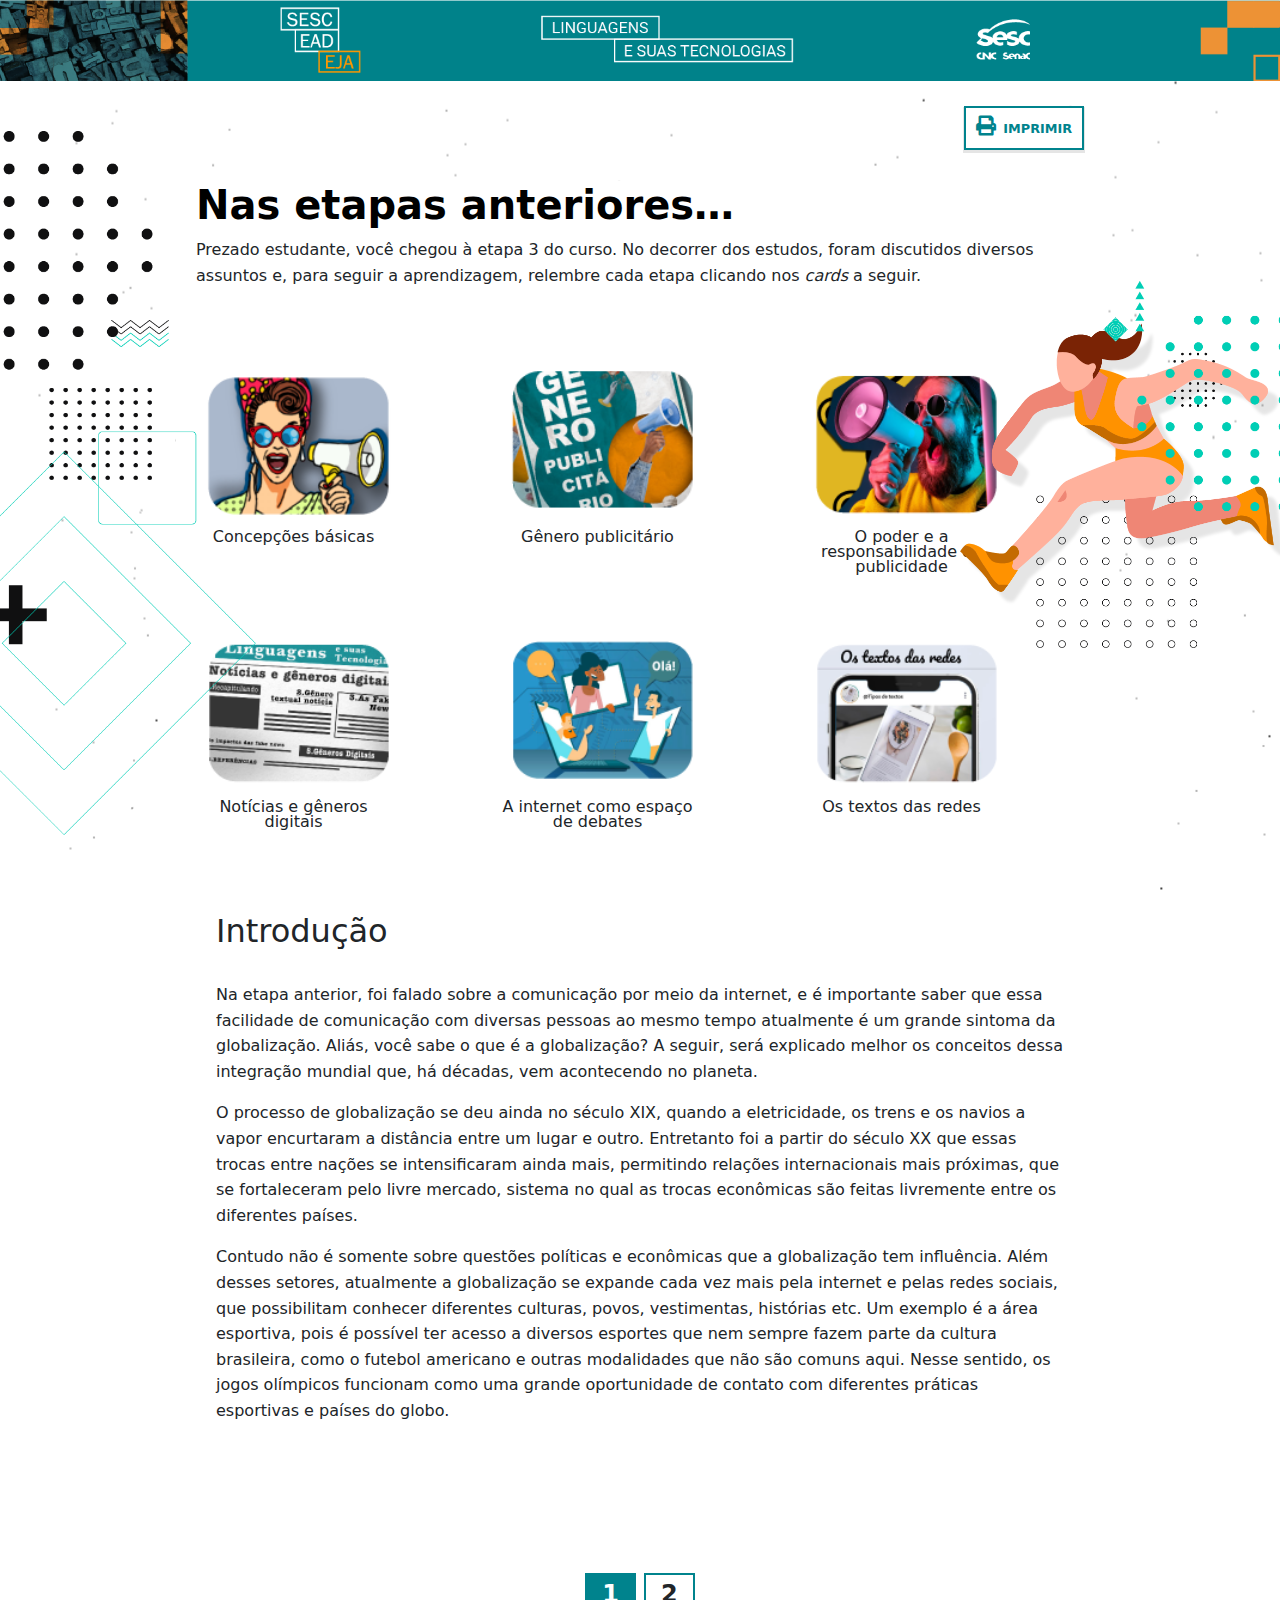
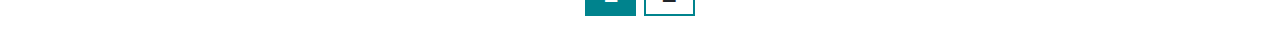
==== commit 4a5adada: "ajustes pós cliente" ====
--- a/conteudo.html
+++ b/conteudo.html
@@ -464,19 +464,18 @@
                         </div>
                         <div class="bloco2-pg2" style="position:relative">
 
-                         <img src="img/pg2/img3-esq.png" class="no-print rellax rellax5" data-rellax-speed="1">
+                            <img src="img/pg2/img3-esq.png" class="no-print rellax rellax5" data-rellax-speed="1">
                             <div class="container">
                                 <!--  -->
-                                <div id="content-game" aria-hidden="true">
+                                <div id="content-game" class="d-none d-sm-block" aria-hidden="true">
                                     
                                     <div class="container-fluid game-body no-print" style="padding:0;">
                                         <div class="row">
                                             <div class="col-10 align-self-start d-block m-auto">
                                                 <div class="row game-descricao-img"><img src="drag/img/pg2-praticar-ico.png" alt=""></div>
                                                 <div class="row game-descricao">
-                                                    
-                                    <p>Na atividade a seguir, você poderá exercitar seus conhecimentos acerca das diferenças entre os gêneros literários. Você deve encaixar os tipos de produção textual ao gênero correspondente, tendo como base o que você aprendeu sobre o assunto.  </p>
-                                    <p><strong>Vamos lá!</strong></p>
+                                                    <p>Na atividade a seguir, você poderá exercitar seus conhecimentos acerca das diferenças entre os gêneros literários. Você deve encaixar os tipos de produção textual ao gênero correspondente, tendo como base o que você aprendeu sobre o assunto.  </p>
+                                                    <p><strong>Vamos lá!</strong></p>
                                                 </div>
                                             </div>
                                             <div id="slots" class="col-12 mt-5 mb-5">
@@ -489,33 +488,29 @@
                                                             <div class="decora"></div>
                                                             <div class="decora decora2"></div>
                                                             <div class="decora decora3"></div>
-                                                            
                                                         </div>
                                                     </div>
                                                     <div class="col-12 col-md-4 mt-3 mb-3">
                                                         <div class="game-titulo">
                                                             <p>Lírico</p>
                                                         </div>
-                                                    <div id="slot-2" class="slot">
-                                                        <div class="decora"></div>
-                                                        <div class="decora decora2"></div>
-                                                        <div class="decora decora3"></div>
-                                                    
-                                                    </div>
-                                                </div>
-                                                <div class="col-12 col-md-4 mt-3 mb-3">
-                                                    <div class="game-titulo">
-                                                        <p>Narrativo</p>
-                                                    </div>
-                                                    <div id="slot-3" class="slot">
-                                                        <div class="decora"></div>
-                                                        <div class="decora decora2"></div>
-                                                        <div class="decora decora3"></div>
-                                                    
-                                                    </div>
-                                                </div>
-                                                </div>
-                                                
+                                                        <div id="slot-2" class="slot">
+                                                            <div class="decora"></div>
+                                                            <div class="decora decora2"></div>
+                                                            <div class="decora decora3"></div>
+                                                        </div>
+                                                    </div>
+                                                    <div class="col-12 col-md-4 mt-3 mb-3">
+                                                        <div class="game-titulo">
+                                                            <p>Narrativo</p>
+                                                        </div>
+                                                        <div id="slot-3" class="slot">
+                                                            <div class="decora"></div>
+                                                            <div class="decora decora2"></div>
+                                                            <div class="decora decora3"></div>
+                                                        </div>
+                                                    </div>
+                                                </div>
                                             </div>
                                 
                                             <div id="cardPile" class="game-itens-container">
@@ -551,11 +546,6 @@
                                                 </div>
                                             
                                             </div>
-                                        
-                                            
-                                           
-                                    
-                                        
                                         </div>
                                     </div>
                                 </div>                           
@@ -573,9 +563,10 @@
                                                         <img src="drag/img/acerto.png" class="img-fluid" alt="">
                                                     </div>
                                                     <div class="col-12 col-lg-8">
-                                                <p>Muito bem! Este item faz parte desta etapa de produção.
-                                                </p>
-                                                </div></div>
+                                                        <p>Muito bem! Este item faz parte desta etapa de produção.
+                                                        </p>
+                                                    </div>
+                                                </div>
                                             </div>
                                             <div class="modal-footer">
                                                 <button type="button" class="btn btn-secondary" data-bs-dismiss="modal">Fechar</button>
@@ -598,9 +589,10 @@
                                                         <img src="drag/img/erro.png" class="img-fluid" alt="">
                                                     </div>
                                                     <div class="col-12 col-lg-8">
-                                                <p>Este item não faz parte desta etapa de produção. Tente novamente.
-                                                </p>
-                                                </div></div>
+                                                        <p>Este item não faz parte desta etapa de produção. Tente novamente.
+                                                        </p>
+                                                    </div>
+                                                </div>
                             
                                             </div>
                                             <div class="modal-footer">
@@ -611,7 +603,7 @@
                                 </div>
                                 
                                 <!--  -->
-                                <div class="visually-hidden print">
+                                <div class="d-block d-sm-none print" aria-hidden="false">
                                     <p><strong>Dramático</strong></p>
                                     <ul>
                                         <li>Roteiro de filmes e séries</li>
@@ -626,9 +618,9 @@
                                     </ul>
                                     <p><strong>Narrativo</strong></p>
                                     <ul>
-                                        <p>Romances</p>
-                                        <p>Contos</p>
-                                        <p><i>Fan fiction</i></p>
+                                        <li>Romances</li>
+                                        <li>Contos</li>
+                                        <li><i>Fan fiction</i></li>
                                     </ul>
                                 </div>
                             </div>
@@ -863,7 +855,7 @@
                                         </div>
                                         <div class="col-12 col-sm-6 col-boxVideo">
                                             
-                                            <iframe width="560" height="315" style="margin-right:-50px;" src="https://www.youtube.com/embed/2Oy-GLZgs5Y" title="YouTube video player" frameborder="0" allow="accelerometer; autoplay; clipboard-write; encrypted-media; gyroscope; picture-in-picture; web-share" allowfullscreen></iframe>
+                                            <iframe style="margin-right:-50px;" src="https://www.youtube.com/embed/2Oy-GLZgs5Y" title="YouTube video player" frameborder="0" allow="accelerometer; autoplay; clipboard-write; encrypted-media; gyroscope; picture-in-picture; web-share" allowfullscreen></iframe>
                                         </div>
                                     </div>
                                 </div>
@@ -871,14 +863,14 @@
                                 <div class="video-box" aria-hidden="true">
                                     <div class="row">
                                         <div class="d-block d-sm-none col-12 col-sm-6 col-boxImg no-print" style="margin-left:-50px;" aria-hidden="true">
-                                            <img src="img/pg2/card2-video2.png"  class="no-print" alt="">
+                                            <img src="img/pg2/card2-video2.png"  class="no-print img-fluid" alt="">
                                         </div>
                                         <div class="col-12 col-sm-6 col-boxVideo">
                                             
-                                            <iframe width="560" height="315" src="https://www.youtube.com/embed/wkgPF8L3nYI" title="YouTube video player" frameborder="0" allow="accelerometer; autoplay; clipboard-write; encrypted-media; gyroscope; picture-in-picture; web-share" allowfullscreen></iframe>
+                                            <iframe src="https://www.youtube.com/embed/wkgPF8L3nYI" title="YouTube video player" frameborder="0" allow="accelerometer; autoplay; clipboard-write; encrypted-media; gyroscope; picture-in-picture; web-share" allowfullscreen></iframe>
                                         </div>
                                         <div class="d-none d-sm-block col-12 col-sm-6 col-boxImg" style="margin-left:-50px;">
-                                            <img src="img/pg2/card2-video2.png"  class="no-print" alt="">
+                                            <img src="img/pg2/card2-video2.png"  class="no-print img-fluid" alt="">
                                         </div>
                                     </div>
                                 </div>
@@ -919,150 +911,152 @@
                             
                         </div>
                         
-                        <div class="bloco5-pg2">
-
-                            <img src="img/pg2/img8-esq.png" class="no-print rellax rellax-esquerda rellax9" data-rellax-speed="2">
-                            <img src="img/pg2/img9-dir.png" class="no-print rellax rellax-direita rellax10" data-rellax-speed="2">
-                            <div class="container no-print" aria-hidden="true" style="margin-top: 200px;">
+                    <div class="bloco5-pg2">
+
+                        <img src="img/pg2/img8-esq.png" class="no-print rellax rellax-esquerda rellax9" data-rellax-speed="2">
+                        <img src="img/pg2/img9-dir.png" class="no-print rellax rellax-direita rellax10" data-rellax-speed="2">
+                        <div class="container" style="margin-top: 200px;">
+                            <div class="no-print" aria-hidden="true">
                                 
-                        <h5>É hora de praticar!   </h5>        
-    <!--início do objeto quiz-->
-    <div class="box-question2">
-        <div class="object-true-or-false">
-            <div class="object-window startGame">
-                <div class="title-object animate__animated animate__bounceIn">
-                    <img src="assets_obj/img/titulo_quiz.png">
-                </div>
-                <div class="start-message animate__animated animate__zoomIn">
-                    <p>Verdadeiro ou falso? Responda às perguntas do jogo e ganhe uma medalha de ouro!</p>
-                    <div class="text-center w-100">
-                        <button class="btn btn-primary bt-start">Clique para começar.</button>
-                    </div>
-                </div>
-            </div>
-
-            <div class="quiz-true-or-false">
-                <button class="bt-show-question" disabled="disabled" value="0">1</button>
-                <button class="bt-show-question" disabled="disabled" value="1">2</button>
-                <button class="bt-show-question" disabled="disabled" value="2">3</button>
-                <button class="bt-show-question" disabled="disabled" value="3">4</button>
-                <button class="bt-show-question" disabled="disabled" value="4">5</button>
-                <button class="bt-show-question" disabled="disabled" value="5">6</button>
-                <button class="bt-show-question" disabled="disabled" value="6">7</button>
-                <button class="bt-show-question" disabled="disabled" value="7">8</button>
-                <button class="bt-show-question" disabled="disabled" value="8">9</button>
-                <button class="bt-show-question" disabled="disabled" value="9">10</button>
-                <button class="bt-show-question bt-finish" disabled="disabled">FIM</button>
-                <div id="quiz-points">Pontos: 0</div>
-                <img src="./assets_obj/img/titulo_quiz.png" class="title-quiz-true-or-false no-print" alt="">
-            </div>
-
-            <div class="object-window finishScreen">
-                <div class="final-message animate__animated animate__bounceIn">
-                    <div class="object-medal"></div>
-                    <p class="total-points"></p>
-                    <p class="mensagem">Parabéns, você concluiu o jogo! </p>
-                    <button class="btn btn-primary bt-restart">Voltar para o início</button>
-                </div>
-            </div>
-        </div>
-    </div>
-    <div class="no-print" aria-hidden="true">
-        <!-- Modal questao-->
-        <div class="modal animate__animated animate__zoomIn" id="modal-question" data-bs-backdrop="static" tabindex="-1" role="dialog" aria-labelledby="modal-question-description" aria-hidden="true">
-            <div class="modal-dialog modal-dialog-centered" role="document">
-                <div class="modal-content">
-                    <div class="modal-header">
-                        <h5 class="modal-title" id="modal-question-description">Modal title</h5>
-                    </div>
-                    <div class="modal-body">
-                        <div class="text-center">
-                            <button class="btn btn-success btn-lg btn_res btn_true" value="0" role="button">VERDADEIRO </button>
-                            <button class="btn btn-danger btn-lg btn_res btn_false" value="0" role="button">FALSO</button>
-                        </div>
-                    </div>
-                </div>
-            </div>
-        </div>
-
-        <!-- Modal feedback-->
-        <div class="modal  animate__animated animate__bounceIn" id="modal-quiz-feedback" data-bs-backdrop="static" tabindex="-1" role="dialog" aria-labelledby="modal-quiz-feedback-title" aria-hidden="true">
-            <div class="modal-dialog modal-dialog-centered" role="document">
-                <div class="modal-content">
-                    <div class="modal-header">
-                        <h5 class="modal-title" id="modal-quiz-feedback-title" style="color: white;">Modal title</h5>
-                    </div>
-                    <div class="modal-body">
-                        <div class="feedback-text"></div>
-                        <div class="feedback-img"></div>
-                        <div class="text-center">
-                            <button data-bs-dismiss="modal" class="btn btn-primary mt-4 btn-continue">CONTINUAR</button>
-                        </div>
-                    </div>
-                </div>
-            </div>
-        </div>
-        <audio id="snd-acerto">
-            <source src="assets_obj/snd/acerto.mp3" type="audio/mpeg">
-        </audio>
-        <audio id="snd-erro">
-            <source src="assets_obj/snd/erro.mp3" type="audio/mpeg">
-        </audio>
-        <audio id="snd-aplauso">
-            <source src="assets_obj/snd/aplauso.mp3" type="audio/mpeg">
-        </audio>
-        <audio id="snd-trombone">
-            <source src="assets_obj/snd/sadtrombone.mp3" type="audio/mpeg">
-        </audio>
-    </div>
-    <div class="visually-hidden no-print">
-        <h4>Verdadeiro ou falso? Responda às perguntas do jogo e ganhe uma medalha de ouro!</h4>
-        <p>1. As Olimpíadas constituem um dos maiores eventos de massa do mundo e a sua origem remonta à Antiga Grécia, quando eram praticados jogos esportivos na cidade de Olímpia.</p>
-        <p class="print" aria-hidden="true">( ) VERDADEIRO ( ) FALSO</p>
-        <p>2. Os Jogos Olímpicos foram criados com o objetivo de utilizar o esporte como ferramenta para a promoção da paz, da união e do respeito entre os povos.</p>
-        <p class="print" aria-hidden="true">( ) VERDADEIRO ( ) FALSO</p>
-        <p>3. Apesar de as olimpíadas serem consideradas um grande evento, nunca chegaram a ter destaque no mundo do esporte. </p>
-        <p class="print" aria-hidden="true">( ) VERDADEIRO ( ) FALSO</p>
-        <p>4. A criação dos jogos olímpicos estava fortemente ligada com a mitologia grega. Segundo a lenda, Hércules, filho de Zeus, criou a competição a fim de homenagear seu pai, que era o principal deus do Olimpo. Dessa forma, criou uma competição física em que os principais atletas seriam condecorados. </p>
-        <p class="print" aria-hidden="true">( ) VERDADEIRO ( ) FALSO</p>
-        <p>5. No início dos jogos olímpicos, ainda não existiam as medalhas de ouro, prata e bronze, sendo assim, o atleta vencedor ganhava um buquê de flores.</p>
-        <p class="print" aria-hidden="true">( ) VERDADEIRO ( ) FALSO</p>
-        <p>6. A estátua de Zeus, monumento construído em Olímpia, em sua homenagem, é considerada uma das 7 maravilhas do mundo antigo.</p>
-        <p class="print" aria-hidden="true">( ) VERDADEIRO ( ) FALSO</p>
-        <p>7. Pierre de Coubertin foi uma das mais importantes personalidades do mundo esportivo, sendo presidente do COI por 29 anos, de 1896 a 1925.</p>
-        <p class="print" aria-hidden="true">( ) VERDADEIRO ( ) FALSO</p>
-        <p>8. “Vencer não é competir com o outro. É derrotar seus inimigos interiores.”. Esse é o famoso lema utilizado pelo francês Pierre de Coubertin.</p>
-        <p class="print" aria-hidden="true">( ) VERDADEIRO ( ) FALSO</p>
-        <p>9. Os valores originais do olimpismo, escritos na Carta Olímpica, eram: estimular o lado competitivo e valorizar os atletas que chegassem nas primeiras colocações.</p>
-        <p class="print" aria-hidden="true">( ) VERDADEIRO ( ) FALSO</p>
-        <p>10. A filosofia do olimpismo utiliza o esporte como ferramenta para a promoção da paz, da união entre os povos e do respeito pelos adversários, públicos e regras e tem como um dos seus princípios o jogo limpo.</p>
-        <p class="print" aria-hidden="true">( ) VERDADEIRO ( ) FALSO</p>
-        <div class="caixa">
-            <p><strong>Classificação de acordo com os acertos:</strong></p>
-            <p>Acertou 10 questões: medalha de ouro</p>
-            <p>Acertou 8 ou mais: medalha de prata</p>
-            <p>Acertou 5 ou mais: medalha de bronze</p>
-        </div>
-    </div>
-    <br><br>
-                                <h4>Honraria - Medalha Pierre de Coubertin </h4>
-                                <br>
-                                <figure>
-                                     <img src="img/pg2/figura7-mobile.png" class="img-fluid d-block m-auto" data-aos="zoom-in" alt="Fotografias dos dois lados da Medalha de Pierre de Coubertin. Ela é dourada e tem formato circular. Em um lado, aparecem, em relevo, os anéis olímpicos. Do outro, está esculpido o perfil do rosto do Barão de Coubertin: um homem de cabelos curtos e bigode. Circundando a imagem, em relevo, está escrito “Medaille Pierre De Coubertin”. ">
-                                     <figcaption>Figura 7 - Medalha Pierre de Coubertin  <br>
-                                        Fonte: Schiff (2016) 
-                                    </figcaption>
-                                </figure>
-                                <p>Os atletas com os melhores desempenhos técnicos em suas modalidades recebem a tão sonhada medalha olímpica, objeto de desejo da maioria dos atletas profissionais. Fora a medalha recebida pelo desempenho durante as competições, o COI também pode conceder outra premiação tão relevante quanto essa, relacionada com outros aspectos, como qualidade ética e moral, filosofias do olimpismo. A medalha Pierre de Coubertin é uma honraria dada a atletas e outros envolvidos com as competições que demonstram alto grau de espírito olímpico. </p>
-                                <p>Desde a primeira olimpíada da era moderna, somente 21 atletas receberam a honraria. Entre eles, há apenas um atleta sul-americano, o brasileiro e ex-maratonista Vanderlei Cordeiro de Lima, medalhista de bronze nas maratonas dos jogos de Atenas, em 2004. </p>
-                                <p>A medalha recebida por Vanderlei foi uma homenagem ao espírito esportivo demonstrado durante a disputa. O brasileiro estava liderando a prova quando, faltando cerca de 7 km para completar o percurso, foi agarrado por um espectador, o ex-padre irlandês Cornelius Horan. Vanderlei conseguiu voltar para a prova e continuou correndo, seu ritmo de corrida diminuiu com a confusão e, assim, acabou sendo ultrapassado. Mesmo com as adversidades, ele manteve sua persistência e conseguiu continuar na maratona, terminando em 3° lugar, demonstrando felicidade e humildade após cruzar a linha de chegada. </p>
-                                
-                                <figure>
-                                    <img src="img/pg2/figura7.png" class="img-fluid d-block m-auto" data-aos="zoom-in" alt="Fotografia em primeiro plano do atleta Vanderlei Cordeiro de Lima, que usa uma roupa de corrida: short e regata. Ele tem uma expressão de sofrimento no rosto, enquanto um homem, que veste roupas típicas irlandesas, com uma saia plissada marrom, uma camisa branca e, por cima dela, um colete verde, o segura por sua camiseta, impedindo-o de correr. Na cabeça, o homem usa uma boina também de cor verde. Ao fundo, os torcedores olham para a cena, com expressões de espanto e de indignação. ">
-                                    <figcaption>Figura 8 - Maratona  <br>
-                                        Fonte: Gonçalves (2021) 
-                                   </figcaption>
+                                <h5>É hora de praticar!   </h5>        
+                                <!--início do objeto quiz-->
+                                <div class="box-question2">
+                                    <div class="object-true-or-false">
+                                        <div class="object-window startGame">
+                                            <div class="title-object animate__animated animate__bounceIn">
+                                                <img src="assets_obj/img/titulo_quiz.png">
+                                            </div>
+                                            <div class="start-message animate__animated animate__zoomIn">
+                                                <p>Verdadeiro ou falso? Responda às perguntas do jogo e ganhe uma medalha de ouro!</p>
+                                                <div class="text-center w-100">
+                                                    <button class="btn btn-primary bt-start">Clique para começar.</button>
+                                                </div>
+                                            </div>
+                                        </div>
+
+                                        <div class="quiz-true-or-false">
+                                            <button class="bt-show-question" disabled="disabled" value="0">1</button>
+                                            <button class="bt-show-question" disabled="disabled" value="1">2</button>
+                                            <button class="bt-show-question" disabled="disabled" value="2">3</button>
+                                            <button class="bt-show-question" disabled="disabled" value="3">4</button>
+                                            <button class="bt-show-question" disabled="disabled" value="4">5</button>
+                                            <button class="bt-show-question" disabled="disabled" value="5">6</button>
+                                            <button class="bt-show-question" disabled="disabled" value="6">7</button>
+                                            <button class="bt-show-question" disabled="disabled" value="7">8</button>
+                                            <button class="bt-show-question" disabled="disabled" value="8">9</button>
+                                            <button class="bt-show-question" disabled="disabled" value="9">10</button>
+                                            <button class="bt-show-question bt-finish" disabled="disabled">FIM</button>
+                                            <div id="quiz-points">Pontos: 0</div>
+                                            <img src="./assets_obj/img/titulo_quiz.png" class="title-quiz-true-or-false no-print" alt="">
+                                        </div>
+
+                                        <div class="object-window finishScreen">
+                                            <div class="final-message animate__animated animate__bounceIn">
+                                                <div class="object-medal"></div>
+                                                <p class="total-points"></p>
+                                                <p class="mensagem">Parabéns, você concluiu o jogo! </p>
+                                                <button class="btn btn-primary bt-restart">Voltar para o início</button>
+                                            </div>
+                                        </div>
+                                    </div>
+                                </div>
+                                <div class="no-print" aria-hidden="true">
+                                    <!-- Modal questao-->
+                                    <div class="modal animate__animated animate__zoomIn" id="modal-question" data-bs-backdrop="static" tabindex="-1" role="dialog" aria-labelledby="modal-question-description" aria-hidden="true">
+                                        <div class="modal-dialog modal-dialog-centered" role="document">
+                                            <div class="modal-content">
+                                                <div class="modal-header">
+                                                    <h5 class="modal-title" id="modal-question-description">Modal title</h5>
+                                                </div>
+                                                <div class="modal-body">
+                                                    <div class="text-center">
+                                                        <button class="btn btn-success btn-lg btn_res btn_true" value="0" role="button">VERDADEIRO </button>
+                                                        <button class="btn btn-danger btn-lg btn_res btn_false" value="0" role="button">FALSO</button>
+                                                    </div>
+                                                </div>
+                                            </div>
+                                        </div>
+                                    </div>
+
+                                    <!-- Modal feedback-->
+                                    <div class="modal  animate__animated animate__bounceIn" id="modal-quiz-feedback" data-bs-backdrop="static" tabindex="-1" role="dialog" aria-labelledby="modal-quiz-feedback-title" aria-hidden="true">
+                                        <div class="modal-dialog modal-dialog-centered" role="document">
+                                            <div class="modal-content">
+                                                <div class="modal-header">
+                                                    <h5 class="modal-title" id="modal-quiz-feedback-title" style="color: white;">Modal title</h5>
+                                                </div>
+                                                <div class="modal-body">
+                                                    <div class="feedback-text"></div>
+                                                    <div class="feedback-img"></div>
+                                                    <div class="text-center">
+                                                        <button data-bs-dismiss="modal" class="btn btn-primary mt-4 btn-continue">CONTINUAR</button>
+                                                    </div>
+                                                </div>
+                                            </div>
+                                        </div>
+                                    </div>
+                                    <audio id="snd-acerto">
+                                        <source src="assets_obj/snd/acerto.mp3" type="audio/mpeg">
+                                    </audio>
+                                    <audio id="snd-erro">
+                                        <source src="assets_obj/snd/erro.mp3" type="audio/mpeg">
+                                    </audio>
+                                    <audio id="snd-aplauso">
+                                        <source src="assets_obj/snd/aplauso.mp3" type="audio/mpeg">
+                                    </audio>
+                                    <audio id="snd-trombone">
+                                        <source src="assets_obj/snd/sadtrombone.mp3" type="audio/mpeg">
+                                    </audio>
+                                </div>
                             </div>
+                            <div class="visually-hidden no-print">
+                                <h4>Verdadeiro ou falso? Responda às perguntas do jogo e ganhe uma medalha de ouro!</h4>
+                                <p>1. As Olimpíadas constituem um dos maiores eventos de massa do mundo e a sua origem remonta à Antiga Grécia, quando eram praticados jogos esportivos na cidade de Olímpia.</p>
+                                <p class="print" aria-hidden="true">( ) VERDADEIRO ( ) FALSO</p>
+                                <p>2. Os Jogos Olímpicos foram criados com o objetivo de utilizar o esporte como ferramenta para a promoção da paz, da união e do respeito entre os povos.</p>
+                                <p class="print" aria-hidden="true">( ) VERDADEIRO ( ) FALSO</p>
+                                <p>3. Apesar de as olimpíadas serem consideradas um grande evento, nunca chegaram a ter destaque no mundo do esporte. </p>
+                                <p class="print" aria-hidden="true">( ) VERDADEIRO ( ) FALSO</p>
+                                <p>4. A criação dos jogos olímpicos estava fortemente ligada com a mitologia grega. Segundo a lenda, Hércules, filho de Zeus, criou a competição a fim de homenagear seu pai, que era o principal deus do Olimpo. Dessa forma, criou uma competição física em que os principais atletas seriam condecorados. </p>
+                                <p class="print" aria-hidden="true">( ) VERDADEIRO ( ) FALSO</p>
+                                <p>5. No início dos jogos olímpicos, ainda não existiam as medalhas de ouro, prata e bronze, sendo assim, o atleta vencedor ganhava um buquê de flores.</p>
+                                <p class="print" aria-hidden="true">( ) VERDADEIRO ( ) FALSO</p>
+                                <p>6. A estátua de Zeus, monumento construído em Olímpia, em sua homenagem, é considerada uma das 7 maravilhas do mundo antigo.</p>
+                                <p class="print" aria-hidden="true">( ) VERDADEIRO ( ) FALSO</p>
+                                <p>7. Pierre de Coubertin foi uma das mais importantes personalidades do mundo esportivo, sendo presidente do COI por 29 anos, de 1896 a 1925.</p>
+                                <p class="print" aria-hidden="true">( ) VERDADEIRO ( ) FALSO</p>
+                                <p>8. “Vencer não é competir com o outro. É derrotar seus inimigos interiores.”. Esse é o famoso lema utilizado pelo francês Pierre de Coubertin.</p>
+                                <p class="print" aria-hidden="true">( ) VERDADEIRO ( ) FALSO</p>
+                                <p>9. Os valores originais do olimpismo, escritos na Carta Olímpica, eram: estimular o lado competitivo e valorizar os atletas que chegassem nas primeiras colocações.</p>
+                                <p class="print" aria-hidden="true">( ) VERDADEIRO ( ) FALSO</p>
+                                <p>10. A filosofia do olimpismo utiliza o esporte como ferramenta para a promoção da paz, da união entre os povos e do respeito pelos adversários, públicos e regras e tem como um dos seus princípios o jogo limpo.</p>
+                                <p class="print" aria-hidden="true">( ) VERDADEIRO ( ) FALSO</p>
+                                <div class="caixa">
+                                    <p><strong>Classificação de acordo com os acertos:</strong></p>
+                                    <p>Acertou 10 questões: medalha de ouro</p>
+                                    <p>Acertou 8 ou mais: medalha de prata</p>
+                                    <p>Acertou 5 ou mais: medalha de bronze</p>
+                                </div>
+                            </div>
+                            <br><br>
+                            <h4>Honraria - Medalha Pierre de Coubertin </h4>
+                            <br>
+                            <figure>
+                                    <img src="img/pg2/figura7-mobile.png" class="img-fluid d-block m-auto" data-aos="zoom-in" alt="Fotografias dos dois lados da Medalha de Pierre de Coubertin. Ela é dourada e tem formato circular. Em um lado, aparecem, em relevo, os anéis olímpicos. Do outro, está esculpido o perfil do rosto do Barão de Coubertin: um homem de cabelos curtos e bigode. Circundando a imagem, em relevo, está escrito “Medaille Pierre De Coubertin”. ">
+                                    <figcaption>Figura 7 - Medalha Pierre de Coubertin  <br>
+                                    Fonte: Schiff (2016) 
+                                </figcaption>
+                            </figure>
+                            <p>Os atletas com os melhores desempenhos técnicos em suas modalidades recebem a tão sonhada medalha olímpica, objeto de desejo da maioria dos atletas profissionais. Fora a medalha recebida pelo desempenho durante as competições, o COI também pode conceder outra premiação tão relevante quanto essa, relacionada com outros aspectos, como qualidade ética e moral, filosofias do olimpismo. A medalha Pierre de Coubertin é uma honraria dada a atletas e outros envolvidos com as competições que demonstram alto grau de espírito olímpico. </p>
+                            <p>Desde a primeira olimpíada da era moderna, somente 21 atletas receberam a honraria. Entre eles, há apenas um atleta sul-americano, o brasileiro e ex-maratonista Vanderlei Cordeiro de Lima, medalhista de bronze nas maratonas dos jogos de Atenas, em 2004. </p>
+                            <p>A medalha recebida por Vanderlei foi uma homenagem ao espírito esportivo demonstrado durante a disputa. O brasileiro estava liderando a prova quando, faltando cerca de 7 km para completar o percurso, foi agarrado por um espectador, o ex-padre irlandês Cornelius Horan. Vanderlei conseguiu voltar para a prova e continuou correndo, seu ritmo de corrida diminuiu com a confusão e, assim, acabou sendo ultrapassado. Mesmo com as adversidades, ele manteve sua persistência e conseguiu continuar na maratona, terminando em 3° lugar, demonstrando felicidade e humildade após cruzar a linha de chegada. </p>
+                            
+                            <figure>
+                                <img src="img/pg2/figura7.png" class="img-fluid d-block m-auto" data-aos="zoom-in" alt="Fotografia em primeiro plano do atleta Vanderlei Cordeiro de Lima, que usa uma roupa de corrida: short e regata. Ele tem uma expressão de sofrimento no rosto, enquanto um homem, que veste roupas típicas irlandesas, com uma saia plissada marrom, uma camisa branca e, por cima dela, um colete verde, o segura por sua camiseta, impedindo-o de correr. Na cabeça, o homem usa uma boina também de cor verde. Ao fundo, os torcedores olham para a cena, com expressões de espanto e de indignação. ">
+                            </figure>
+                            <figcaption>Figura 8 - Maratona  <br>
+                                Fonte: Gonçalves (2021) 
+                            </figcaption>
                         </div>
                     </div>
                     <!-- FIM PG2 -->
--- a/assets/css/custom.css
+++ b/assets/css/custom.css
@@ -40,6 +40,10 @@
 }
 .col-boxVideo{
 z-index: 2;
+}
+.col-boxVideo iframe{
+    width: 100%;
+    min-height: 315px;
 }
 
 .video-box{
@@ -1085,6 +1089,7 @@
 }
 
 @media (max-width:580px) {
+    div.bloco2-pg2 > div.container{background-color: #fff;}
      .boxC-modal > div:nth-child(3) > figure > figcaption{
         margin-top: -29px !important;
      }
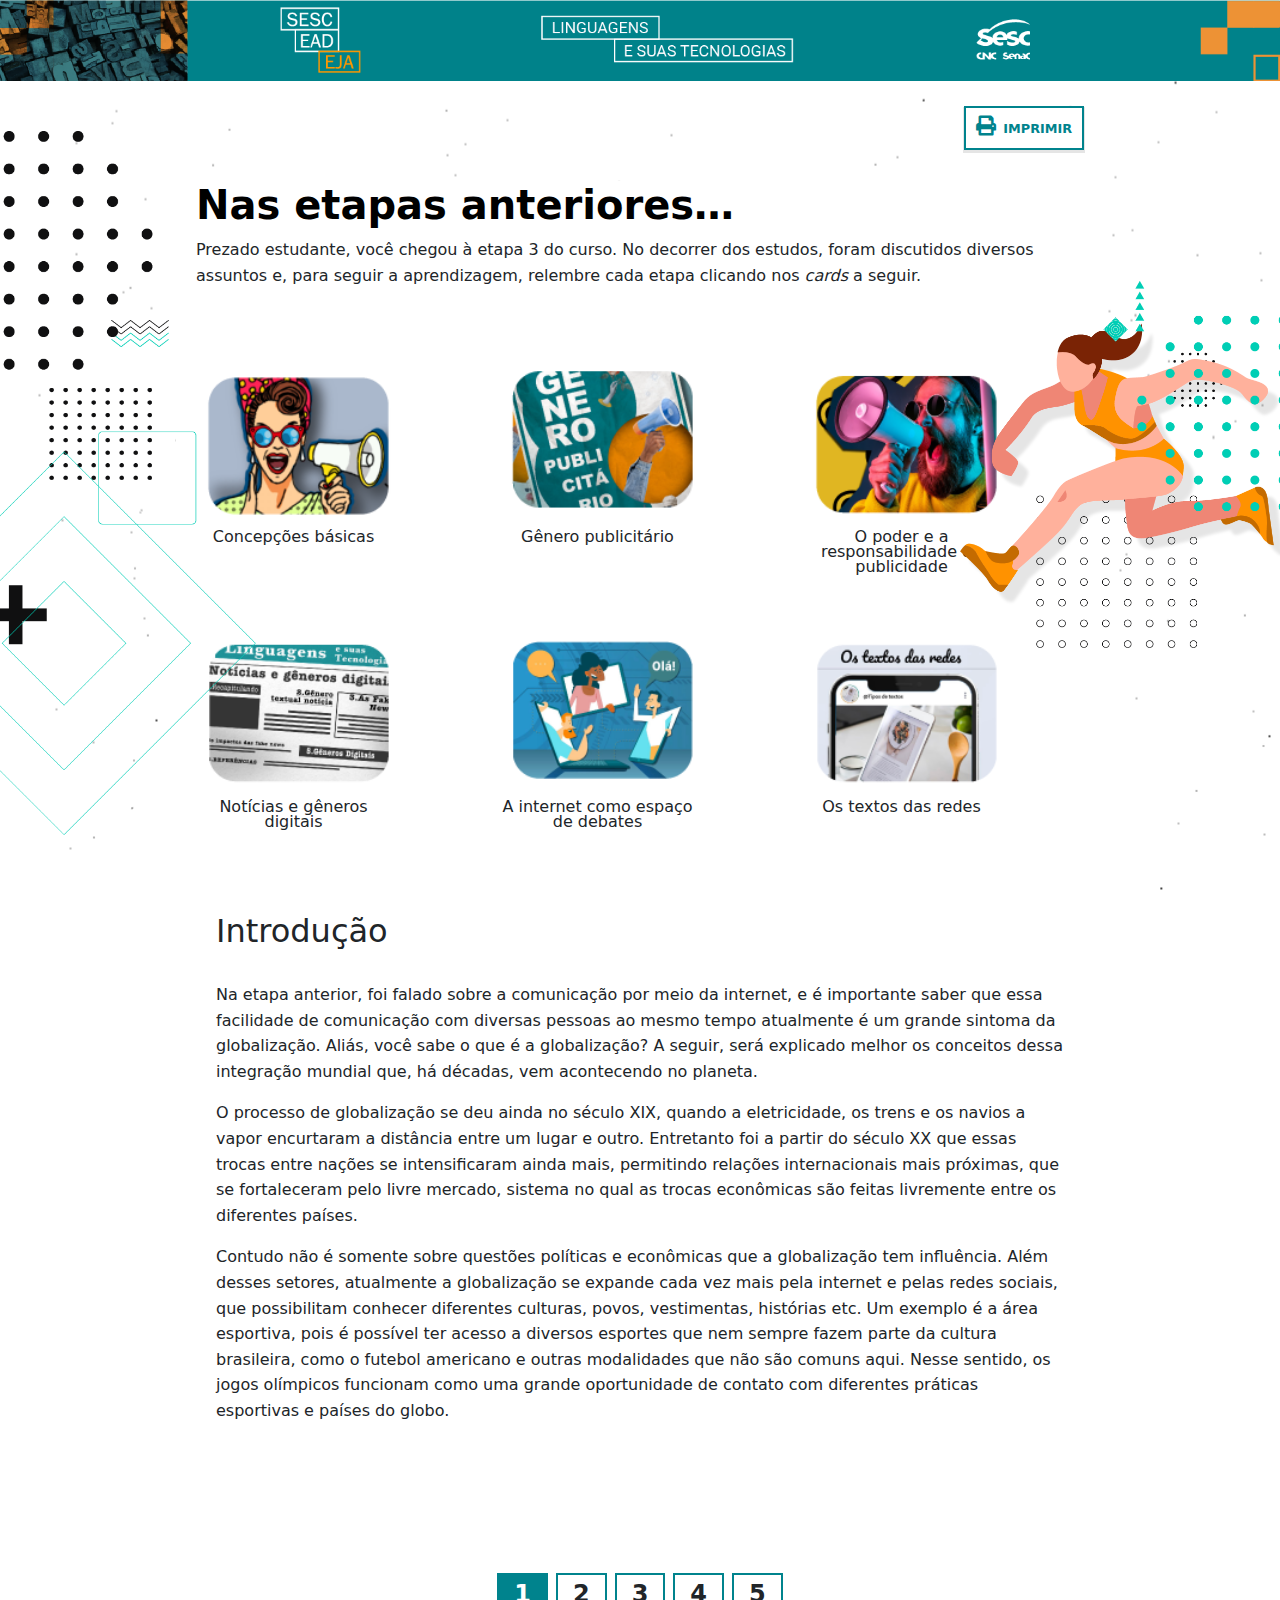
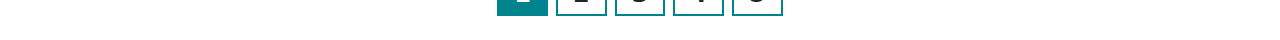
==== commit 319546dd: "erro paginacao" ====
--- a/conteudo.html
+++ b/conteudo.html
@@ -952,7 +952,7 @@
 
                                         <div class="object-window finishScreen">
                                             <div class="final-message animate__animated animate__bounceIn">
-                                                <div class="object-medal"></div>
+                                                <div class="object-trophy"></div>
                                                 <p class="total-points"></p>
                                                 <p class="mensagem">Parabéns, você concluiu o jogo! </p>
                                                 <button class="btn btn-primary bt-restart">Voltar para o início</button>
@@ -1058,6 +1058,7 @@
                                 Fonte: Gonçalves (2021) 
                             </figcaption>
                         </div>
+                    </div>
                     </div>
                     <!-- FIM PG2 -->
         
--- a/assets_obj/css/style-olimpiadas-verdadeiro-ou-falso.css
+++ b/assets_obj/css/style-olimpiadas-verdadeiro-ou-falso.css
@@ -1,7 +1,6 @@
 @import url('https://fonts.googleapis.com/css2?family=Roboto+Flex:opsz,wght@8..144,500&display=swap');
 @include sr-only;
 @include sr-only-focusable;
-
 
 .object-true-or-false {
     position: relative;
@@ -193,6 +192,27 @@
     background-color: green;
 }
 
+
+#modal-quiz-feedback.certo .feedback-img {
+    background-image: url(../img/personagem_correndo_acerto.png);
+    background-size: contain;
+    height: 120px;
+    width: 70px;
+    margin: 20px auto;
+    margin-bottom: 0;
+    background-repeat: no-repeat;
+}
+
+#modal-quiz-feedback.errado .feedback-img {
+    background-image: url(../img/personagem_caído_erro.png);
+    background-size: contain;
+    height: 70px;
+    width: 200px;
+    margin: 20px auto;
+    margin-bottom: 0;
+    background-repeat: no-repeat;
+}
+
 /************************************************************************/
 /********************** Estilo posicões no mapa *************************/
 /************************************************************************/
@@ -231,7 +251,6 @@
     bottom: 0;
     left: -60px;
     z-index: 2;
-
     transition: 200ms;
     transform: rotate(-51deg);
 }
@@ -356,7 +375,12 @@
 }
 
 .bt-show-question.atual:nth-child(11) {
-    animation: scaleAtual 500ms ease-in-out alternate-reverse infinite;
+    background-image: url(../img/bt_resultado.png);
+    top: 307px;
+    left: 283px;
+    width: 189px;
+    height: 309px;
+    animation: scaleAtual 900ms ease-in-out alternate-reverse infinite;
 }
 
 .bt-show-question:nth-child(11)::before {
@@ -366,4 +390,46 @@
 
 .bt-show-question:nth-child(11)::after {
     display: none !important;
+}
+
+
+/************************************************************************/
+/************************ Estilo trofeu final ***************************/
+/************************************************************************/
+
+.object-trophy.nope {
+    background-image: url(../img/personagem_caído_erro.png);
+    background-size: contain;
+    height: 70px;
+    width: 200px;
+    margin: 20px auto;
+    margin-bottom: 0;
+    background-repeat: no-repeat;
+}
+
+.object-trophy.bronze {
+    background-image: url(../img/t_bronze.png);
+    background-size: contain;
+    height: 150px;
+    width: 100px;
+    margin: 20px auto;
+    background-repeat: no-repeat;
+}
+
+.object-trophy.prata {
+    background-image: url(../img/t_prata.png);
+    background-size: contain;
+    height: 150px;
+    width: 100px;
+    margin: 20px auto;
+    background-repeat: no-repeat;
+}
+
+.object-trophy.ouro {
+    background-image: url(../img/t_ouro.png);
+    background-size: contain;
+    height: 150px;
+    width: 100px;
+    margin: 20px auto;
+    background-repeat: no-repeat;
 }